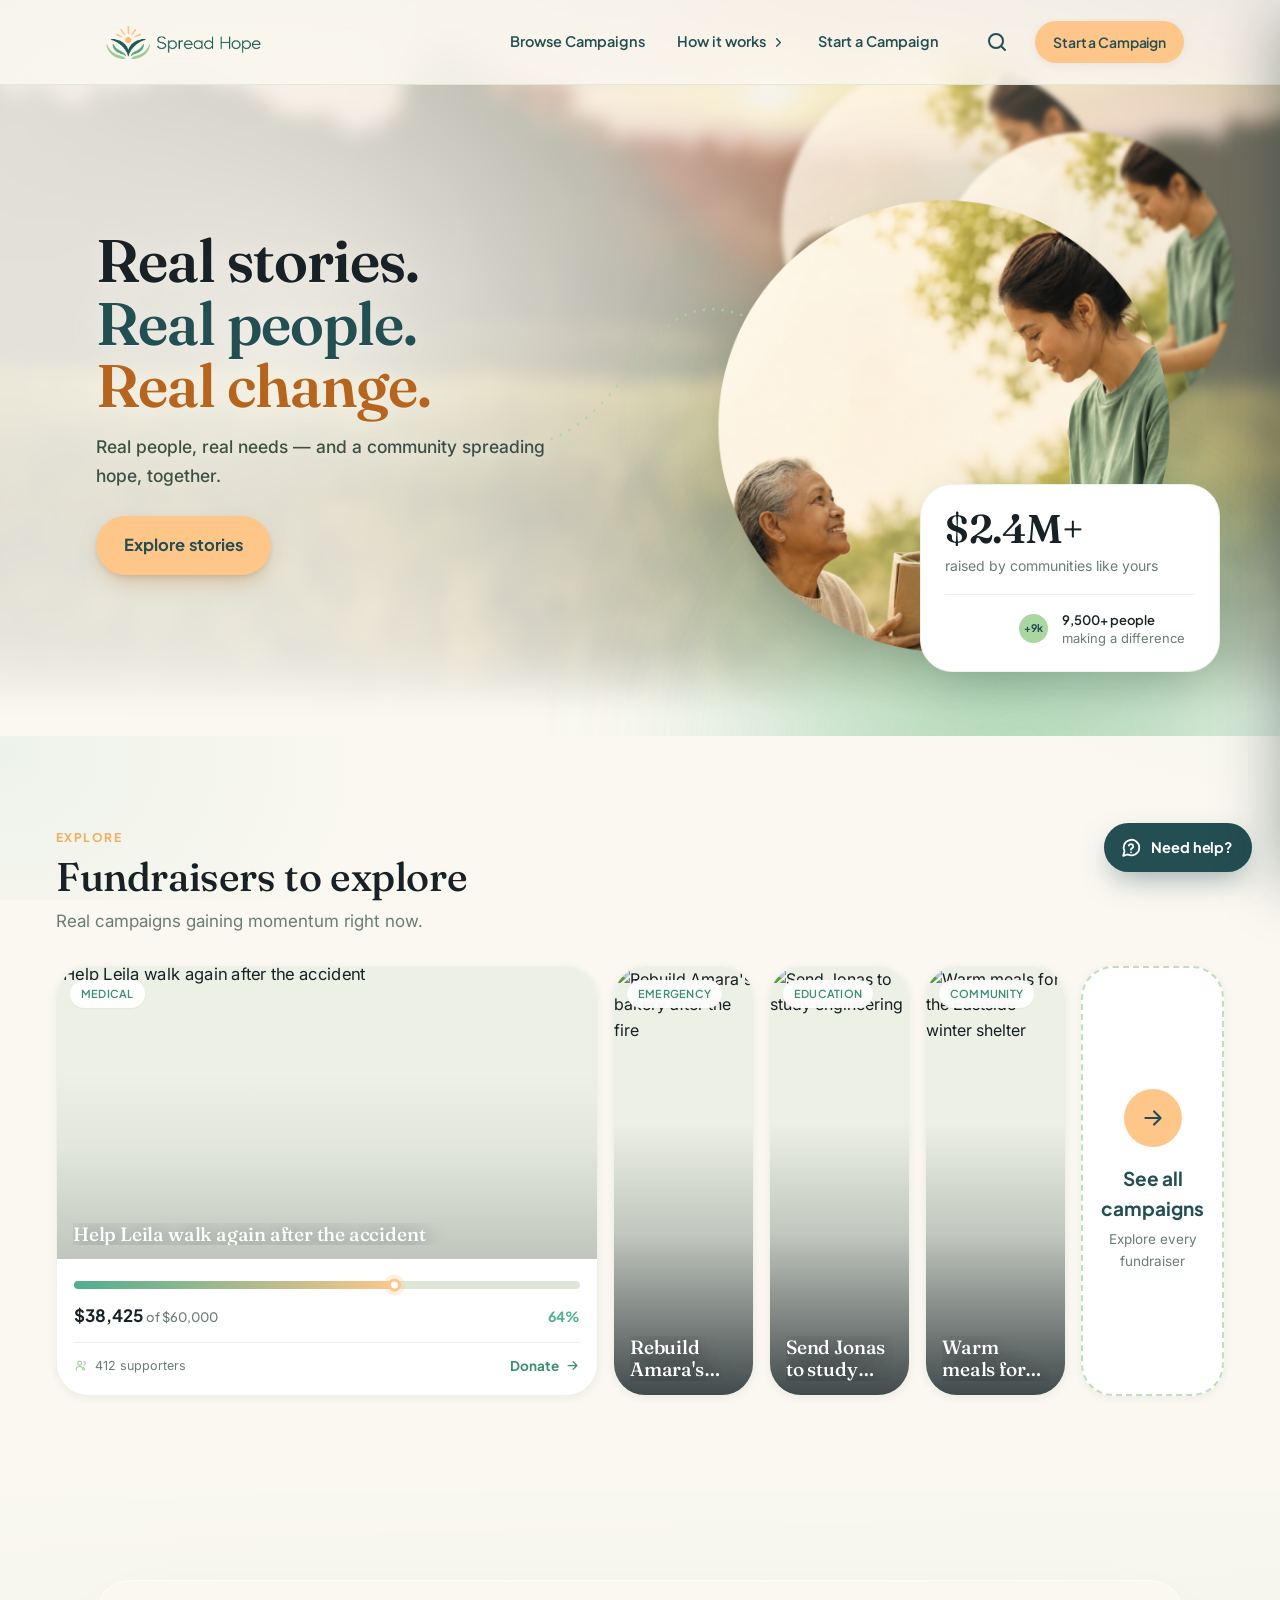
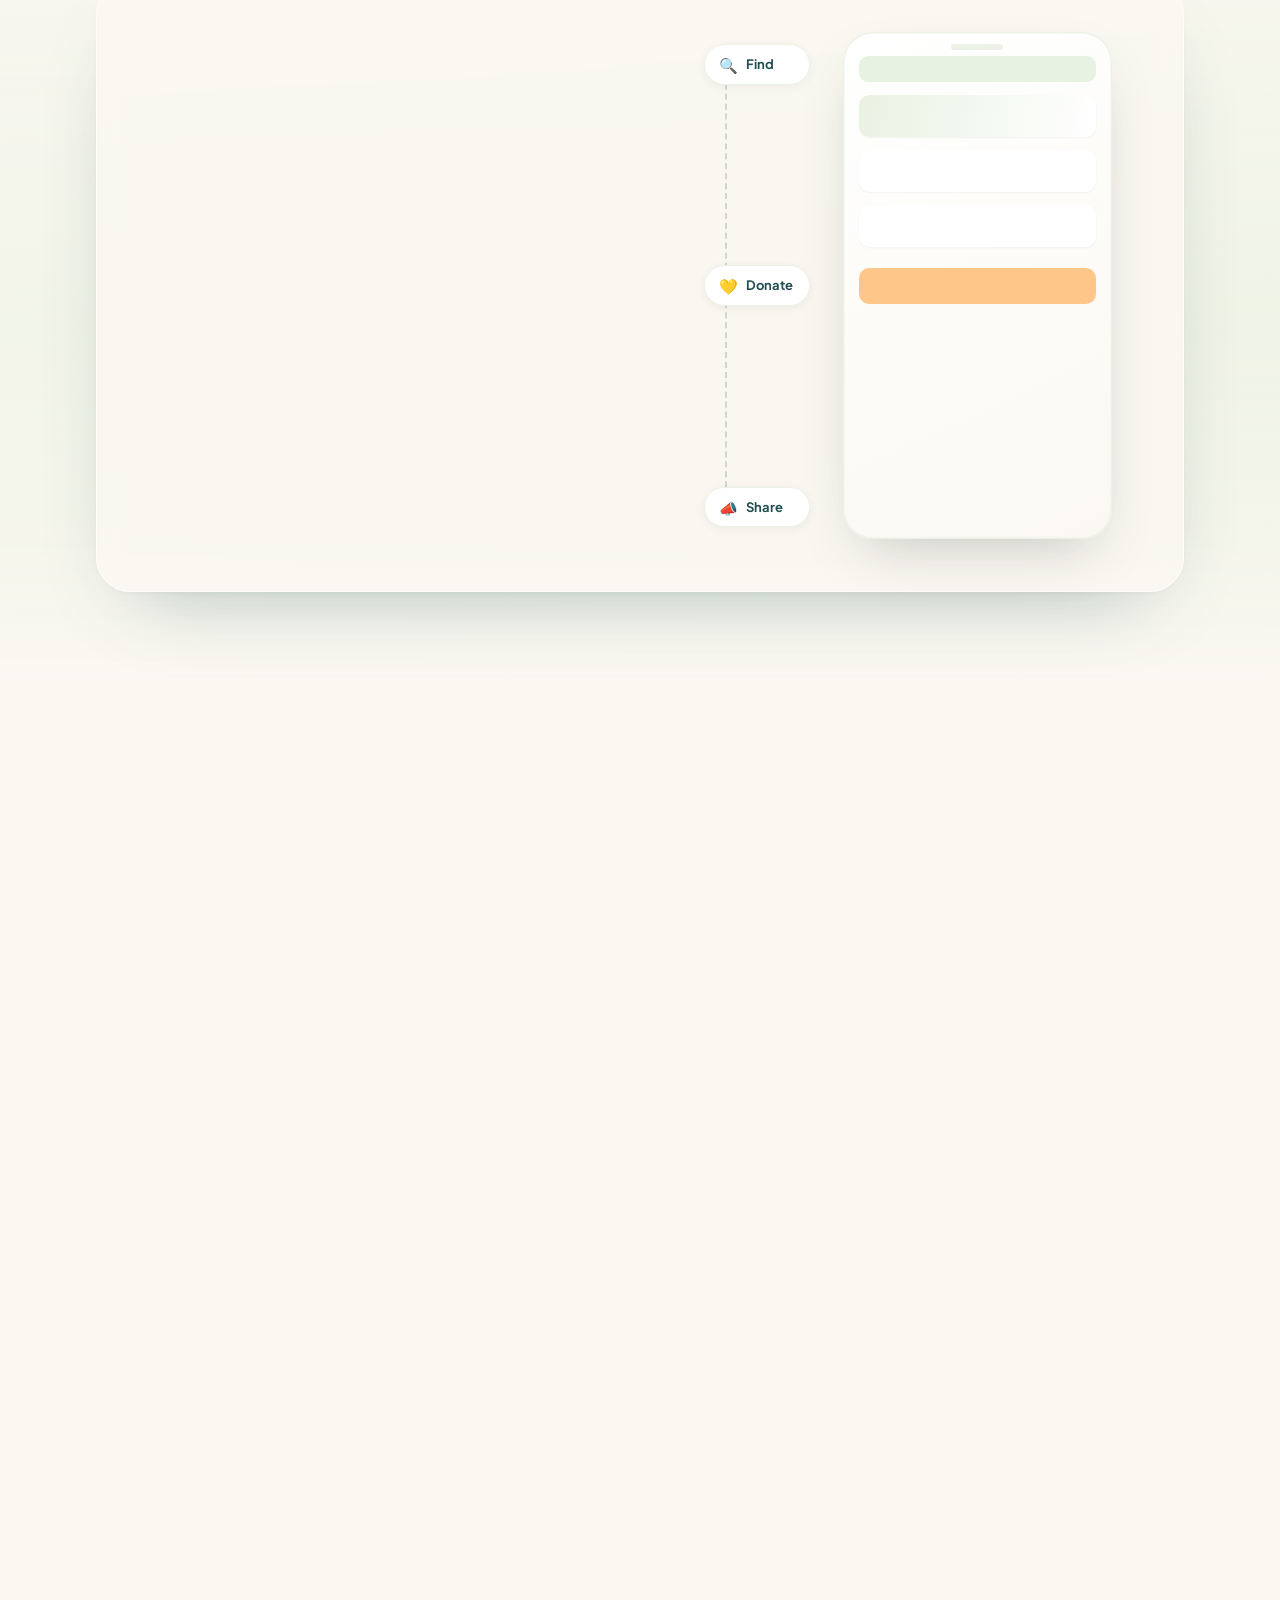
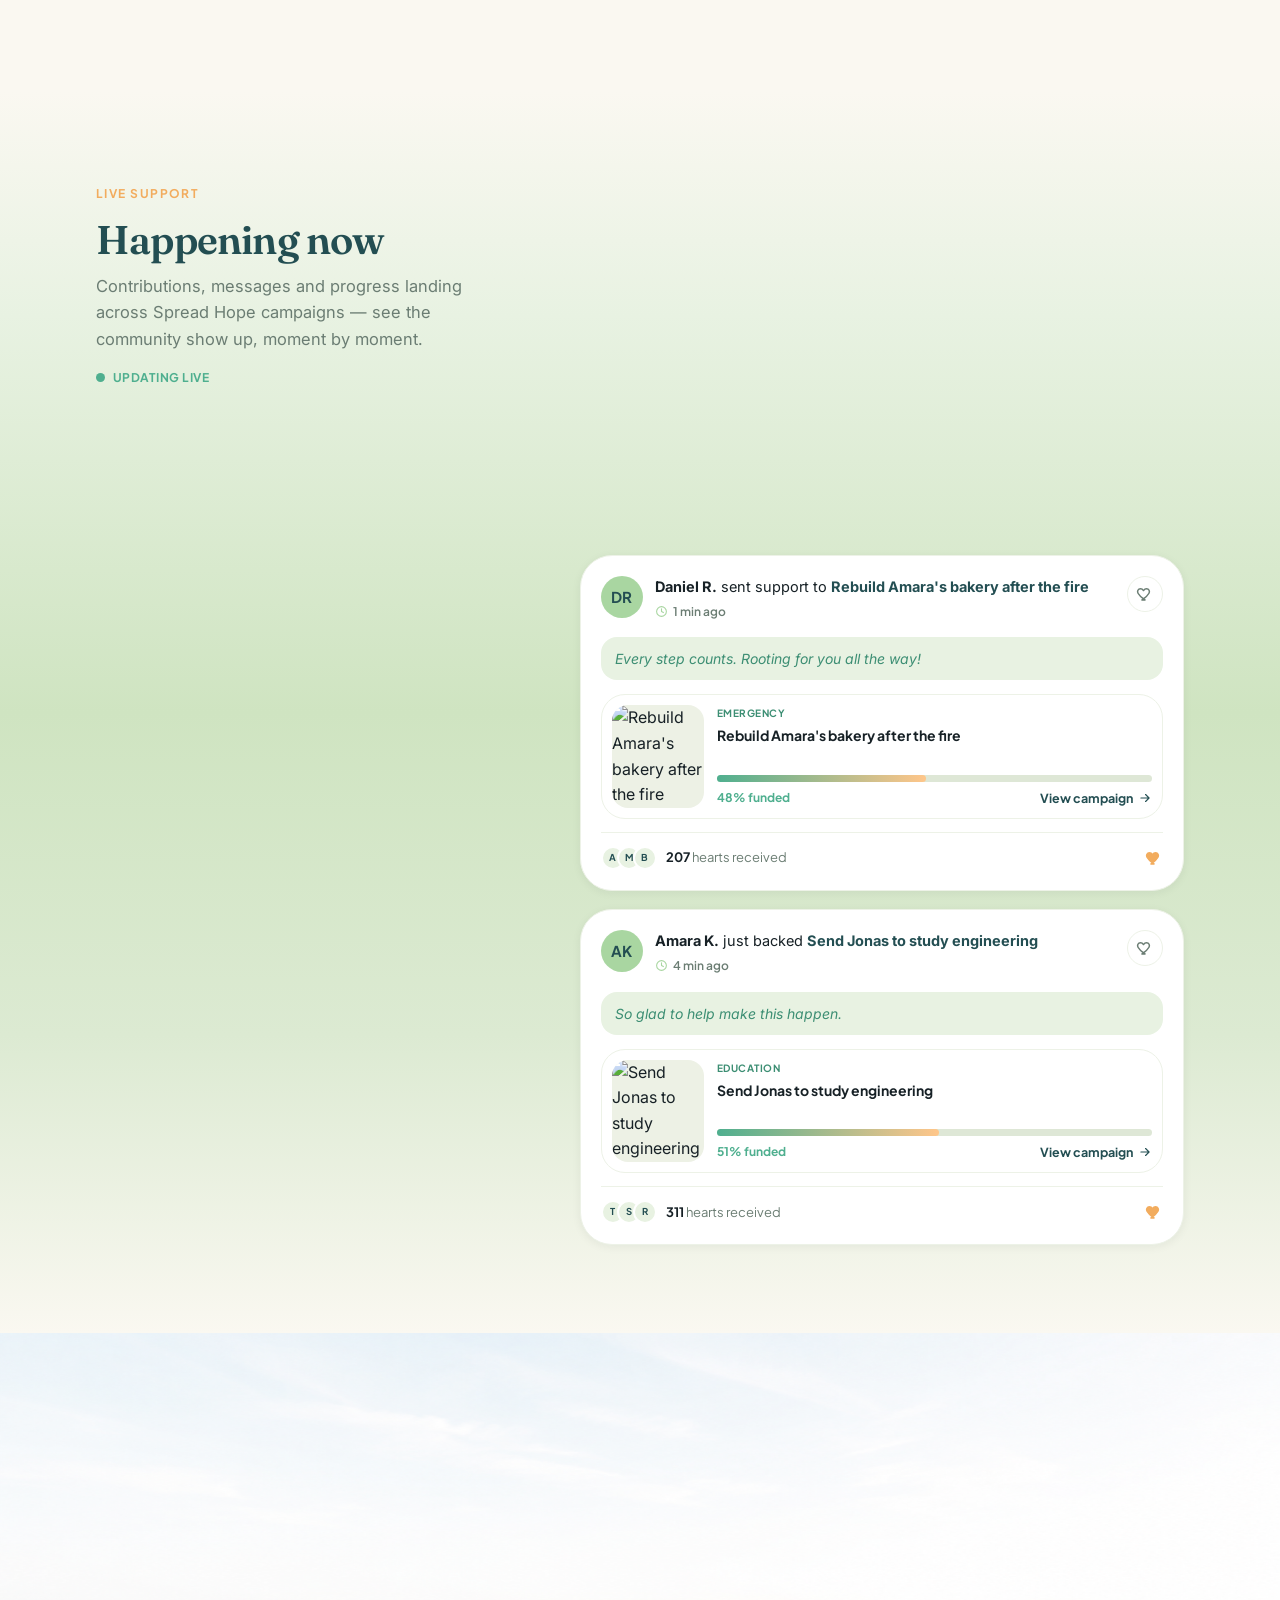
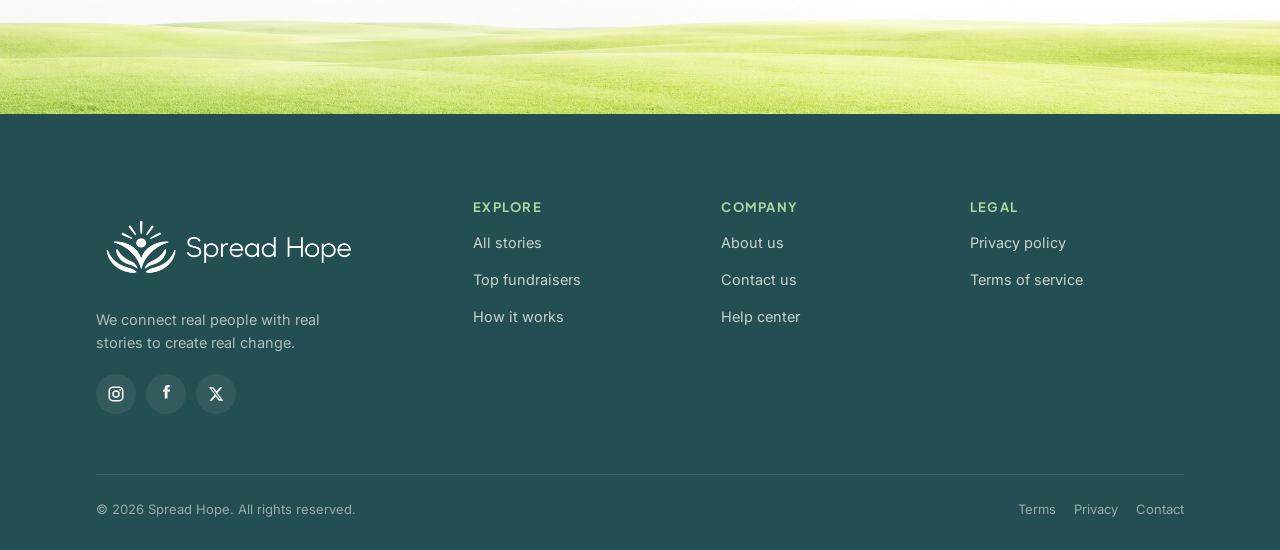
==== index.html @ 8018094c "Fix start wizard mobile layout - Add min-width:0 to wizard-grid columns so a large preview image's  " ====
<!DOCTYPE html>
<html lang="en">
<head>
<meta charset="UTF-8">
<meta name="viewport" content="width=device-width, initial-scale=1, viewport-fit=cover">
<title>Spread Hope — Real stories. Real people. Real change.</title>
<meta name="description" content="Spread Hope connects people with real stories and real needs. Explore verified fundraisers, give simply, and help create a better tomorrow.">
<link rel="icon" href="assets/img/favicon.svg" type="image/svg+xml">
<link rel="preconnect" href="https://fonts.googleapis.com">
<link rel="preconnect" href="https://fonts.gstatic.com" crossorigin>
<link rel="preload" as="image" href="assets/img/hero.png">
<link href="https://fonts.googleapis.com/css2?family=Fraunces:ital,opsz,wght@0,9..144,400;0,9..144,500;0,9..144,600;1,9..144,500;1,9..144,600&family=Plus+Jakarta+Sans:wght@500;600;700;800&family=Inter:wght@400;500;600&display=swap" rel="stylesheet">
<link rel="stylesheet" href="assets/css/main.css?v=251">
</head>
<body data-page="home">

<!-- ============ HERO ============ -->
<section class="nh-hero">
  <div class="nh-hero-mosaic" aria-hidden="true"><video class="nh-hero-video" autoplay loop muted playsinline preload="none"><source src="assets/video/hero-nova.mp4" type="video/mp4"></video><div class="nh-hero-mosaic-grid" id="heroMosaic"></div></div>
  <div class="nh-hero-deco" aria-hidden="true">
    <svg class="nh-deco-path" viewBox="0 0 460 300" preserveAspectRatio="none"><path d="M20 250 C 150 215 165 95 300 125 C 388 145 415 70 440 28" fill="none" stroke="#A9D6A1" stroke-width="2.5" stroke-dasharray="1 13" stroke-linecap="round"/></svg>
  </div>
  <div class="nh-leaves" aria-hidden="true">
    <span class="nh-leaf" style="left:7%;width:22px;color:var(--sage-light);animation-duration:13s;animation-delay:-1s;--leaf-op:.5"><svg viewBox="0 0 32 32" fill="currentColor"><path d="M27 5C12 6 5 15 4.3 24.6 4.1 27 5 28 5 28s8.8-.8 14.4-6.4C24.6 16.4 24.4 9 27 5Z"/><path d="M7 26C12 20 18 13 25 8" fill="none" stroke="rgba(250,248,241,.5)" stroke-width="1.3" stroke-linecap="round"/></svg></span>
    <span class="nh-leaf" style="left:20%;width:28px;color:var(--fresh-green);animation-duration:17s;animation-delay:-8s;--leaf-op:.45"><svg viewBox="0 0 32 32" fill="currentColor"><path d="M27 5C12 6 5 15 4.3 24.6 4.1 27 5 28 5 28s8.8-.8 14.4-6.4C24.6 16.4 24.4 9 27 5Z"/><path d="M7 26C12 20 18 13 25 8" fill="none" stroke="rgba(250,248,241,.5)" stroke-width="1.3" stroke-linecap="round"/></svg></span>
    <span class="nh-leaf" style="left:34%;width:18px;color:var(--warm-sun);animation-duration:11s;animation-delay:-4s;--leaf-op:.55"><svg viewBox="0 0 32 32" fill="currentColor"><path d="M27 5C12 6 5 15 4.3 24.6 4.1 27 5 28 5 28s8.8-.8 14.4-6.4C24.6 16.4 24.4 9 27 5Z"/><path d="M7 26C12 20 18 13 25 8" fill="none" stroke="rgba(250,248,241,.5)" stroke-width="1.3" stroke-linecap="round"/></svg></span>
    <span class="nh-leaf" style="left:48%;width:24px;color:var(--sage-light);animation-duration:15s;animation-delay:-12s;--leaf-op:.4"><svg viewBox="0 0 32 32" fill="currentColor"><path d="M27 5C12 6 5 15 4.3 24.6 4.1 27 5 28 5 28s8.8-.8 14.4-6.4C24.6 16.4 24.4 9 27 5Z"/><path d="M7 26C12 20 18 13 25 8" fill="none" stroke="rgba(250,248,241,.5)" stroke-width="1.3" stroke-linecap="round"/></svg></span>
    <span class="nh-leaf" style="left:61%;width:20px;color:var(--fresh-green);animation-duration:13s;animation-delay:-6s;--leaf-op:.5"><svg viewBox="0 0 32 32" fill="currentColor"><path d="M27 5C12 6 5 15 4.3 24.6 4.1 27 5 28 5 28s8.8-.8 14.4-6.4C24.6 16.4 24.4 9 27 5Z"/><path d="M7 26C12 20 18 13 25 8" fill="none" stroke="rgba(250,248,241,.5)" stroke-width="1.3" stroke-linecap="round"/></svg></span>
    <span class="nh-leaf" style="left:73%;width:30px;color:var(--warm-sun);animation-duration:18s;animation-delay:-2s;--leaf-op:.4"><svg viewBox="0 0 32 32" fill="currentColor"><path d="M27 5C12 6 5 15 4.3 24.6 4.1 27 5 28 5 28s8.8-.8 14.4-6.4C24.6 16.4 24.4 9 27 5Z"/><path d="M7 26C12 20 18 13 25 8" fill="none" stroke="rgba(250,248,241,.5)" stroke-width="1.3" stroke-linecap="round"/></svg></span>
    <span class="nh-leaf" style="left:85%;width:22px;color:var(--sage-light);animation-duration:14s;animation-delay:-10s;--leaf-op:.5"><svg viewBox="0 0 32 32" fill="currentColor"><path d="M27 5C12 6 5 15 4.3 24.6 4.1 27 5 28 5 28s8.8-.8 14.4-6.4C24.6 16.4 24.4 9 27 5Z"/><path d="M7 26C12 20 18 13 25 8" fill="none" stroke="rgba(250,248,241,.5)" stroke-width="1.3" stroke-linecap="round"/></svg></span>
    <span class="nh-leaf" style="left:92%;width:16px;color:var(--amber-deep);animation-duration:12s;animation-delay:-5s;--leaf-op:.4"><svg viewBox="0 0 32 32" fill="currentColor"><path d="M27 5C12 6 5 15 4.3 24.6 4.1 27 5 28 5 28s8.8-.8 14.4-6.4C24.6 16.4 24.4 9 27 5Z"/><path d="M7 26C12 20 18 13 25 8" fill="none" stroke="rgba(250,248,241,.5)" stroke-width="1.3" stroke-linecap="round"/></svg></span>
    <span class="nh-leaf" style="left:13%;width:16px;color:var(--deep-meadow);animation-duration:16s;animation-delay:-14s;--leaf-op:.28"><svg viewBox="0 0 32 32" fill="currentColor"><path d="M27 5C12 6 5 15 4.3 24.6 4.1 27 5 28 5 28s8.8-.8 14.4-6.4C24.6 16.4 24.4 9 27 5Z"/><path d="M7 26C12 20 18 13 25 8" fill="none" stroke="rgba(250,248,241,.5)" stroke-width="1.3" stroke-linecap="round"/></svg></span>
  </div>
  <div class="wrap nh-hero-grid">
    <div class="nh-hero-copy reveal">
      <h1>
        <span class="nh-h-lg"><span class="l1">Real stories.</span><br><span class="l2">Real people.</span><br><span class="l3">Real change.</span></span>
        <span class="nh-h-sm">One story can<br><span class="hl">spread hope.</span></span>
      </h1>
      <p class="lead"><span class="nh-lead-lg">Real people, real needs — and a community spreading hope, together.</span><span class="nh-lead-sm">Back real people and causes you believe in — and watch hope spread.</span></p>
      <div class="nh-hero-cta">
        <a href="browse-campaigns.html" class="btn btn-primary btn-lg nh-cta-main">Explore stories<svg class="nh-cta-arrow" viewBox="0 0 24 24" fill="none" aria-hidden="true"><path d="M5 12h14m-6-6 6 6-6 6" stroke="currentColor" stroke-width="2" stroke-linecap="round" stroke-linejoin="round"/></svg></a>
      </div>
    </div>

    <div class="nh-hero-visual reveal" data-delay="1">
      <span class="nh-ripple r1" aria-hidden="true"></span>
      <span class="nh-ripple r2" aria-hidden="true"></span>
      <span class="nh-ripple r3" aria-hidden="true"></span>
      <i class="nh-spark s1" aria-hidden="true"></i>
      <i class="nh-spark s2" aria-hidden="true"></i>
      <i class="nh-spark s3" aria-hidden="true"></i>
      <span class="nh-orb nh-orb-3" aria-hidden="true"><img src="https://images.unsplash.com/photo-1488521787991-ed7bbaae773c?auto=format&fit=crop&w=520&q=70" alt="" loading="lazy" onerror="this.onerror=null;this.src='assets/img/hero.png'"></span>
      <span class="nh-orb nh-orb-2" aria-hidden="true"><img src="https://images.unsplash.com/photo-1469571486292-0ba58a3f068b?auto=format&fit=crop&w=420&q=70" alt="" loading="lazy" onerror="this.onerror=null;this.src='assets/img/hero.png'"></span>
      <div class="nh-hero-img">
        <img src="assets/img/hero.png" alt="A community member embracing someone they support" width="720" height="800">
      </div>
      <!-- floating micro-cards (mobile) -->
      <span class="nh-fc nh-fc-verified" aria-hidden="true"><svg viewBox="0 0 24 24" fill="none"><path d="m5 13 4 4L19 7" stroke="currentColor" stroke-width="2.6" stroke-linecap="round" stroke-linejoin="round"/></svg>Verified stories</span>
      <div class="nh-hero-proof" aria-label="Community impact">
        <div class="nh-proof-ava" aria-hidden="true">
          <span style="background-image:url(https://images.unsplash.com/photo-1502685104226-ee32379fefbe?auto=format&fit=crop&w=80&q=60)"></span>
          <span style="background-image:url(https://images.unsplash.com/photo-1500648767791-00dcc994a43e?auto=format&fit=crop&w=80&q=60)"></span>
          <span style="background-image:url(https://images.unsplash.com/photo-1546961329-78bef0414d7c?auto=format&fit=crop&w=80&q=60)"></span>
          <span class="more">+9k</span>
        </div>
        <div class="nh-proof-tx"><b>9,500+</b> spreading hope</div>
      </div>
    </div>
  </div>

  <div class="wrap nh-stat-wrap">
    <div class="nh-stat-card reveal">
      <div class="nh-stat-big">$2.4M+</div>
      <div class="nh-stat-sub">raised by communities like yours</div>
      <div class="nh-ava-row">
        <div class="nh-ava" aria-hidden="true">
          <span style="background-image:url(https://images.unsplash.com/photo-1502685104226-ee32379fefbe?auto=format&fit=crop&w=80&q=60)"></span>
          <span style="background-image:url(https://images.unsplash.com/photo-1500648767791-00dcc994a43e?auto=format&fit=crop&w=80&q=60)"></span>
          <span style="background-image:url(https://images.unsplash.com/photo-1546961329-78bef0414d7c?auto=format&fit=crop&w=80&q=60)"></span>
          <span class="more">+9k</span>
        </div>
        <div class="nh-ava-tx"><b>9,500+ people</b> making a difference</div>
      </div>
    </div>
  </div>
</section>

<!-- ============ MINI CAMPAIGNS (replaces Hope is growing) ============ -->
<section class="nh-section nh-mini">
  <div class="wrap">
    <div class="nh-head reveal" style="margin-bottom:24px">
      <span class="nh-eyebrow">Explore</span>
      <h2>Fundraisers to explore</h2><p>Real campaigns gaining momentum right now.</p>
    </div>
    <div class="hscroll explore-rail" id="exploreRail" aria-busy="true">
      <!-- static ghost cards: visible instantly on cold load, replaced by JS when ready -->
      <div class="ccard exp-ghost ghost"><div class="skel skel-img sk-soft" style="aspect-ratio:16/10"></div><div style="padding:15px 17px;display:flex;flex-direction:column;gap:11px"><div class="skel sk-text" style="width:80%"></div><div class="skel sk-text" style="width:55%"></div><div class="skel sk-bar" style="width:100%;margin-top:6px"></div><div class="skel sk-text" style="width:40%;height:11px"></div></div></div>
      <div class="ccard exp-ghost ghost"><div class="skel skel-img sk-soft" style="aspect-ratio:16/10"></div><div style="padding:15px 17px;display:flex;flex-direction:column;gap:11px"><div class="skel sk-text" style="width:80%"></div><div class="skel sk-text" style="width:55%"></div><div class="skel sk-bar" style="width:100%;margin-top:6px"></div><div class="skel sk-text" style="width:40%;height:11px"></div></div></div>
      <div class="ccard exp-ghost ghost"><div class="skel skel-img sk-soft" style="aspect-ratio:16/10"></div><div style="padding:15px 17px;display:flex;flex-direction:column;gap:11px"><div class="skel sk-text" style="width:80%"></div><div class="skel sk-text" style="width:55%"></div><div class="skel sk-bar" style="width:100%;margin-top:6px"></div><div class="skel sk-text" style="width:40%;height:11px"></div></div></div>
    </div>
  </div>
</section>

<!-- ============ HOW IT WORKS (interactive walkthrough) ============ -->
<section class="nh-section nh-how" id="howItWorks">
  <video class="nh-how-video" autoplay loop muted playsinline preload="none" aria-hidden="true">
    <source src="assets/video/graminha.mp4" type="video/mp4">
  </video>
  <div class="wrap">
    <div class="hiw-stage" id="hiwStage">

      <!-- ---- STATE 1 · intro ---- -->
      <div class="hiw-intro" id="hiwIntro">
        <div class="hiw-intro-copy reveal">
          <span class="nh-eyebrow">Step by step</span>
          <h2>How it works</h2>
          <p class="hiw-lead">Find a story, give with confidence, and spread hope.</p>
          <p class="hiw-lead-m">See how easy it is to find a story and give.</p>
          <button class="btn btn-primary btn-lg hiw-start" id="hiwStart" aria-expanded="false" aria-controls="hiwDemo">
            See the donation journey
            <svg class="nh-cta-arrow" viewBox="0 0 24 24" fill="none" aria-hidden="true"><path d="M5 12h14m-6-6 6 6-6 6" stroke="currentColor" stroke-width="2" stroke-linecap="round" stroke-linejoin="round"/></svg>
          </button>
          <div class="hiw-meta"><span>5 steps</span><span>~30 seconds</span><span>no sign-up</span></div>
        </div>

        <div class="hiw-intro-visual reveal" data-delay="1" aria-hidden="true">
          <div class="hiw-iv-flow">
            <span class="hiw-iv-chip"><b>🔍</b> Find</span>
            <span class="hiw-iv-chip"><b>💛</b> Donate</span>
            <span class="hiw-iv-chip"><b>📣</b> Share</span>
          </div>
          <div class="hiw-iv-phone">
            <span class="hiw-iv-notch"></span>
            <div class="hiw-iv-screen">
              <span class="hiw-iv-search"></span>
              <span class="hiw-iv-row r1"></span>
              <span class="hiw-iv-row r2"></span>
              <span class="hiw-iv-row r3"></span>
              <span class="hiw-iv-cta"></span>
            </div>
          </div>
        </div>
      </div>

      <!-- ---- STATE 2 · animated walkthrough (filled by app.js) ---- -->
      <div class="hiw-demo" id="hiwDemo" aria-hidden="true">

        <!-- tutorial header bar -->
        <div class="hiw-bar-top">
          <button class="hiw-back" id="hiwClose" type="button">
            <svg viewBox="0 0 24 24" fill="none" aria-hidden="true"><path d="M15 6l-6 6 6 6" stroke="currentColor" stroke-width="2" stroke-linecap="round" stroke-linejoin="round"/></svg>
            Back to overview
          </button>
          <span class="hiw-stepno">Step <b id="hiwNum">1</b> <em>of 5</em></span>
        </div>

        <!-- device: phone (mobile) / browser window (desktop) -->
        <div class="hiw-device" id="hiwDevice">
          <span class="hiw-cam" aria-hidden="true"></span>
          <div class="hiw-browserbar" aria-hidden="true">
            <span class="hiw-bdots"><i></i><i></i><i></i></span>
            <span class="hiw-url"><svg viewBox="0 0 24 24" fill="none" aria-hidden="true"><rect x="5" y="11" width="14" height="9" rx="2" stroke="currentColor" stroke-width="2"/><path d="M8 11V8a4 4 0 0 1 8 0v3" stroke="currentColor" stroke-width="2"/></svg>spreadhope.org</span>
          </div>
          <div class="hiw-screens" id="hiwScreens"></div>
        </div>

        <!-- step text + progress + controls (centered below the animation) -->
        <div class="hiw-belowstage">
          <div class="hiw-step-text" aria-live="polite">
            <h3 id="hiwTitle"></h3>
            <p id="hiwDesc"></p>
          </div>
          <div class="hiw-progress" id="hiwProgress" aria-hidden="true"></div>
          <div class="hiw-controls">
            <button class="hiw-ctrl" id="hiwPrev" type="button" aria-label="Previous step">
              <svg viewBox="0 0 24 24" fill="none"><path d="m15 6-6 6 6 6" stroke="currentColor" stroke-width="2" stroke-linecap="round" stroke-linejoin="round"/></svg>
            </button>
            <button class="hiw-ctrl hiw-ctrl-play" id="hiwPlay" type="button" aria-label="Pause walkthrough">
              <svg class="ic-pause" viewBox="0 0 24 24" fill="currentColor" aria-hidden="true"><rect x="7" y="5" width="3.4" height="14" rx="1.2"/><rect x="13.6" y="5" width="3.4" height="14" rx="1.2"/></svg>
              <svg class="ic-play" viewBox="0 0 24 24" fill="currentColor" aria-hidden="true"><path d="M8 5.5v13l11-6.5-11-6.5Z"/></svg>
              <span class="hiw-play-label">Pause</span>
            </button>
            <button class="hiw-ctrl" id="hiwNext" type="button" aria-label="Next step">
              <svg viewBox="0 0 24 24" fill="none"><path d="m9 6 6 6-6 6" stroke="currentColor" stroke-width="2" stroke-linecap="round" stroke-linejoin="round"/></svg>
            </button>
          </div>
        </div>
      </div>

    </div>
  </div>
</section>

<!-- ============ A STORY OF HOPE (center-focus peek carousel) ============ -->
<section class="nh-section soh-section">
  <div class="wrap">
    <div class="nh-head reveal" style="text-align:center;margin-inline:auto"><h2>A story of hope</h2><p>Real people, real needs — one story at a time.</p></div>
  </div>
  <div class="soh reveal">
    <button class="soh-arrow soh-prev" id="sohPrev" type="button" aria-label="Previous story"><svg viewBox="0 0 24 24" fill="none" aria-hidden="true"><path d="m15 6-6 6 6 6" stroke="currentColor" stroke-width="2" stroke-linecap="round" stroke-linejoin="round"/></svg></button>
    <div class="soh-viewport"><div class="soh-track" id="sohTrack"></div></div>
    <button class="soh-arrow soh-next" id="sohNext" type="button" aria-label="Next story"><svg viewBox="0 0 24 24" fill="none" aria-hidden="true"><path d="m9 6 6 6-6 6" stroke="currentColor" stroke-width="2" stroke-linecap="round" stroke-linejoin="round"/></svg></button>
    <div class="soh-dots" id="sohDots" role="tablist"></div>
  </div>
</section>

<!-- ============ LIVE SUPPORT — happening now timeline ============ -->
<section class="nh-section ln-section" id="liveNow">
  <div class="wrap ln-wrap">
    <div class="ln-intro reveal">
      <span class="nh-eyebrow">Live support</span>
      <h2>Happening now</h2>
      <p>Contributions, messages and progress landing across Spread Hope campaigns — see the community show up, moment by moment.</p>
      <div class="ln-pulse"><span class="ln-dot" aria-hidden="true"></span> Updating live</div>
    </div>
    <div class="ln-feed" id="lnFeed" aria-live="polite" aria-label="Recent support activity"></div>
  </div>
</section>

<!-- ============ FINAL CTA ============ -->
<section class="nh-section nh-final">
  <video class="nh-final-video" autoplay loop muted playsinline preload="metadata" poster="assets/img/be-reason-bg-desktop.png" aria-hidden="true">
    <source src="assets/video/gramavento.mp4" type="video/mp4">
  </video>
  <div class="wrap">
    <div class="nh-mark" aria-hidden="true"><img src="assets/img/logo-solo.png" alt=""></div>
    <h2>Be the reason <span class="hl">someone believes in tomorrow.</span></h2>
    <a href="browse-campaigns.html" class="btn btn-primary btn-lg">Explore stories</a>
  </div>
</section>

<script src="assets/js/data.js?v=251"></script>
<script src="assets/js/ui.js?v=251"></script>
<script src="assets/js/app.js?v=251"></script>
</body>
</html>
---- assets/css/main.css ----
/* =====================================================================
   Spread Hope — Design System  ·  Palette: Meadow Light
   ===================================================================== */

/* ---------- Design Tokens ---------- */
:root {
  /* Brand palette — Meadow Light (official) */
  --deep-meadow: #234E52;
  --fresh-green: #4FAF8F;
  --sage-light: #A9D6A1;
  --warm-sun: #FFC68A;
  --cream-base: #FAF8F1;
  --muted-green-gray: #6B7D73;
  --ink: #172126;
  --text-secondary: #66737A;
  --white: #FFFFFF;

  /* Semantic aliases — map the component layer onto Meadow Light */
  --care-blue: var(--deep-meadow);
  --harbor-teal: var(--fresh-green);
  --sage-mist: var(--sage-light);
  --warm-coral: var(--warm-sun);
  --soft-sand: #EDF1E5;            /* soft meadow-cream section band */
  --slate-gray: var(--muted-green-gray);

  /* Derived tints / shades (all from Meadow Light) */
  --care-blue-deep: #1A3B3E;       /* darker meadow — dark hover / footer depth */
  --care-blue-soft: #2F656A;       /* lighter meadow */
  --teal-deep: #3C8E73;            /* deeper fresh-green — link / button hover */
  --teal-soft: #74C2A6;
  --coral-deep: #F2AC5E;           /* subtly deeper warm-sun — CTA hover */
  --coral-soft: #FFD9B0;
  --coral-wash: #FFF1E0;           /* warm-sun wash — urgent badge / celebrate */
  --amber-deep: #B5651D;           /* readable amber — text/icon on warm wash */
  --sage-soft: #BFE0B7;
  --sage-wash: #E8F2E2;            /* very light sage — chips / soft surfaces */
  --cream-2: #FFFFFF;              /* cards & inner surfaces */
  --sand-line: #DEE7D6;            /* progress track / muted line */
  --line: #E2EAD9;                 /* soft sage-derived border */
  --line-soft: #EDF2E7;

  /* Semantic */
  --bg: var(--cream-base);
  --bg-raised: #FFFFFFcc;
  --text: var(--ink);
  --text-2: var(--slate-gray);
  --accent: var(--warm-sun);
  --link: var(--fresh-green);

  /* Type */
  --font-display: "Fraunces", "Cormorant Garamond", Georgia, serif;  /* editorial serif — big emotional headings */
  --font-logo: var(--font-display);
  --font-head: "Plus Jakarta Sans", system-ui, sans-serif;           /* UI: eyebrows, buttons, labels, card titles */
  --font-body: "Inter", system-ui, sans-serif;

  /* Radii */
  --r-sm: 10px;
  --r-md: 16px;
  --r-lg: 24px;
  --r-xl: 32px;
  --r-pill: 999px;

  /* Shadows — soft, warm, layered */
  --sh-xs: 0 1px 2px rgba(23, 33, 38, .05);
  --sh-sm: 0 2px 10px rgba(23, 33, 38, .06);
  --sh-md: 0 10px 30px -12px rgba(23, 33, 38, .18);
  --sh-lg: 0 24px 60px -22px rgba(23, 33, 38, .26);
  --sh-glass: 0 8px 30px -8px rgba(35,78,82, .18);

  /* Layout */
  --maxw: 1200px;
  --gutter: clamp(18px, 5vw, 56px);
  --header-h: 92px;

  /* Motion */
  --ease: cubic-bezier(.22, .61, .36, 1);
  --ease-soft: cubic-bezier(.4, 0, .2, 1);
  --dur: .5s;
}

/* ---------- Reset / Base ---------- */
*, *::before, *::after { box-sizing: border-box; }
* { margin: 0; }

html { -webkit-text-size-adjust: 100%; scroll-behavior: smooth; }
@media (prefers-reduced-motion: reduce) { html { scroll-behavior: auto; } }

body {
  font-family: var(--font-body);
  background:
    radial-gradient(760px 520px at 100% 1%, rgba(79,175,143,.08), transparent 55%),
    radial-gradient(700px 600px at 0% 26%, rgba(169,214,161,.10), transparent 55%),
    radial-gradient(760px 560px at 100% 56%, rgba(169,214,161,.08), transparent 55%),
    radial-gradient(680px 540px at 0% 84%, rgba(79,175,143,.07), transparent 55%),
    var(--bg);
  background-attachment: fixed;
  color: var(--text);
  line-height: 1.6;
  font-size: 16px;
  -webkit-font-smoothing: antialiased;
  text-rendering: optimizeLegibility;
  overflow-x: hidden;
  min-height: 100vh;
}

img, svg, video { display: block; max-width: 100%; }
img { height: auto; }
a { color: inherit; text-decoration: none; }
button { font: inherit; color: inherit; cursor: pointer; border: none; background: none; }
input, textarea, select { font: inherit; color: inherit; }
ul { list-style: none; padding: 0; }

h1, h2, h3, h4, h5 {
  font-family: var(--font-head);
  font-weight: 700;
  line-height: 1.12;
  letter-spacing: -0.02em;
  color: var(--ink);
}

/* Editorial display — the big, emotional headings carry the serif voice;
   smaller structural headings (cards, steps, FAQ, labels) stay on the clean sans. */
h1, h2, .feature-text h3 {
  font-family: var(--font-display);
  font-weight: 500;
  line-height: 1.08;
  letter-spacing: -0.01em;
}
.feature-text h3 { line-height: 1.14; }
i.serif, .serif-accent {
  font-family: var(--font-display);
  font-style: italic;
  font-weight: 500;
}

::selection { background: var(--coral-soft); color: var(--ink); }

:focus-visible {
  outline: 2.5px solid var(--harbor-teal);
  outline-offset: 3px;
  border-radius: 4px;
}

/* ---------- Layout helpers ---------- */
.wrap { width: 100%; max-width: var(--maxw); margin-inline: auto; padding-inline: var(--gutter); }
.wrap-narrow { max-width: 760px; }
.section { position: relative; padding-block: clamp(64px, 9vw, 120px); }
.section-tight { padding-block: clamp(44px, 6vw, 80px); }

.eyebrow {
  font-family: var(--font-head);
  font-weight: 700;
  font-size: 12.5px;
  letter-spacing: .16em;
  text-transform: uppercase;
  color: var(--harbor-teal);
  display: inline-flex;
  align-items: center;
  gap: 9px;
}
.eyebrow::before {
  content: "";
  width: 22px; height: 2px;
  background: var(--warm-coral);
  border-radius: 2px;
}

.section-head { max-width: 640px; }
.section-head .eyebrow { margin-bottom: 16px; }
.section-head h2 {
  font-size: clamp(28px, 4.4vw, 44px);
  margin-bottom: 14px;
}
.section-head p { color: var(--text-2); font-size: clamp(16px, 2vw, 18px); max-width: 52ch; }
.section-head.center { margin-inline: auto; text-align: center; }
.section-head.center .eyebrow { justify-content: center; }
.section-head.center p { margin-inline: auto; }

.lead { font-size: clamp(17px, 2.2vw, 20px); color: var(--text-2); line-height: 1.55; }

/* ---------- Buttons ---------- */
.btn {
  --btn-bg: var(--warm-sun);
  --btn-fg: var(--deep-meadow);
  display: inline-flex;
  align-items: center;
  justify-content: center;
  gap: 9px;
  font-family: var(--font-head);
  font-weight: 600;
  font-size: 15.5px;
  letter-spacing: -.01em;
  padding: 14px 24px;
  border-radius: var(--r-pill);
  background: var(--btn-bg);
  color: var(--btn-fg);
  box-shadow: var(--sh-sm);
  transition: transform .25s var(--ease), box-shadow .25s var(--ease), background .25s var(--ease);
  white-space: nowrap;
  position: relative;
}
.btn svg { width: 18px; height: 18px; }
.btn:hover { transform: translateY(-2px); box-shadow: var(--sh-md); }
.btn:active { transform: translateY(0); }

.btn-primary { --btn-bg: var(--warm-sun); --btn-fg: var(--deep-meadow); }
.btn-primary:hover { --btn-bg: var(--coral-deep); }

.btn-dark { --btn-bg: var(--care-blue); --btn-fg: #fff; }
.btn-dark:hover { --btn-bg: var(--care-blue-deep); }

.btn-teal { --btn-bg: var(--harbor-teal); --btn-fg: #fff; }
.btn-teal:hover { --btn-bg: var(--teal-deep); }

.btn-ghost {
  --btn-bg: transparent;
  --btn-fg: var(--ink);
  box-shadow: inset 0 0 0 1.5px var(--line);
}
.btn-ghost:hover { --btn-bg: #fff; box-shadow: inset 0 0 0 1.5px var(--sage-mist), var(--sh-sm); }

.btn-soft {
  --btn-bg: var(--sage-wash);
  --btn-fg: var(--care-blue);
  box-shadow: none;
}
.btn-soft:hover { --btn-bg: var(--sage-soft); }

.btn-block { width: 100%; }
.btn-lg { padding: 17px 30px; font-size: 16.5px; }
.btn-sm { padding: 10px 18px; font-size: 14px; }

.link-arrow {
  display: inline-flex;
  align-items: center;
  gap: 7px;
  font-family: var(--font-head);
  font-weight: 600;
  font-size: 15px;
  color: var(--harbor-teal);
  transition: gap .25s var(--ease), color .2s;
}
.link-arrow svg { width: 17px; height: 17px; transition: transform .25s var(--ease); }
.link-arrow:hover { color: var(--teal-deep); gap: 11px; }

/* ---------- Chips / badges ---------- */
.chip {
  display: inline-flex;
  align-items: center;
  gap: 6px;
  font-family: var(--font-head);
  font-weight: 600;
  font-size: 12.5px;
  padding: 6px 13px;
  border-radius: var(--r-pill);
  background: var(--sage-wash);
  color: var(--care-blue);
  border: 1px solid transparent;
}
.badge-cat {
  font-family: var(--font-head);
  font-weight: 600;
  font-size: 11.5px;
  letter-spacing: .02em;
  text-transform: uppercase;
  padding: 5px 11px;
  border-radius: var(--r-pill);
  background: rgba(255,255,255,.86);
  color: var(--harbor-teal);
  backdrop-filter: blur(6px);
  box-shadow: var(--sh-xs);
}
.badge-status {
  font-family: var(--font-head);
  font-weight: 700;
  font-size: 11px;
  letter-spacing: .04em;
  text-transform: uppercase;
  padding: 5px 11px;
  border-radius: var(--r-pill);
  display: inline-flex;
  align-items: center;
  gap: 5px;
}
.badge-status.urgent { background: var(--coral-wash); color: var(--amber-deep); }
.badge-status.urgent::before { content:""; width:6px; height:6px; border-radius:50%; background: var(--amber-deep); }
.badge-status.almost { background: var(--sage-wash); color: var(--teal-deep); }
.badge-status.almost::before { content:""; width:6px; height:6px; border-radius:50%; background: var(--harbor-teal); }

.verified {
  display: inline-flex;
  align-items: center;
  gap: 5px;
  font-family: var(--font-head);
  font-weight: 600;
  font-size: 13px;
  color: var(--harbor-teal);
}
.verified svg { width: 16px; height: 16px; }

/* =====================================================================
   HEADER — fixed full-width glass bar (pinned to top, always visible)
   ===================================================================== */
.site-header {
  position: fixed;
  inset: 0 0 auto 0;
  z-index: 100;
  background: rgba(250,248,241, .82);
  backdrop-filter: blur(18px) saturate(1.4);
  -webkit-backdrop-filter: blur(18px) saturate(1.4);
  border-bottom: 1px solid rgba(210,224,201, .6);
  transition: box-shadow .3s var(--ease), background .3s var(--ease), border-color .3s var(--ease);
}
.header-inner {
  width: 100%;
  max-width: var(--maxw);
  margin-inline: auto;
  display: flex;
  align-items: center;
  gap: 18px;
  padding: 13px var(--gutter);
}
.site-header.is-scrolled {
  background: rgba(250,248,241, .94);
  border-color: rgba(210,224,201, .9);
  box-shadow: 0 8px 24px -16px rgba(35,78,82,.3);
}
/* browse page only: slightly more transparent header (lets the field backdrop show through) */
body[data-page="browse"] .site-header { background: rgba(250,248,241, .60); }
body[data-page="browse"] .site-header.is-scrolled { background: rgba(250,248,241, .80); }

.brand {
  display: flex;
  align-items: center;
  gap: 10px;
  margin-right: auto;
}
/* header / drawer: full name lockup (leaf + wordmark), natural color on the light bar */
.brand-headerlogo { height: 52px; width: auto; flex: none; display: block; }
@media (min-width: 861px) { .brand-headerlogo { height: 58px; } }
.brand-logo { height: 50px; width: auto; flex: none; display: block; }
.brand .wordmark {
  font-family: var(--font-display);
  font-weight: 600;
  font-size: 24px;
  letter-spacing: -.01em;
  color: var(--deep-meadow);
  line-height: 1;
}
@media (max-width: 340px) { .brand .wordmark { display: none; } }
/* footer: full name logo rendered solid white (visible on dark footer), no background */
.brand-namelogo {
  height: 56px; width: auto; display: block;
  filter: brightness(0) invert(1);
}

.nav { display: flex; align-items: center; gap: 4px; }
.nav a {
  font-family: var(--font-head);
  font-weight: 600;
  font-size: 14.5px;
  color: var(--care-blue);
  padding: 9px 14px;
  border-radius: var(--r-pill);
  transition: background .2s, color .2s;
  position: relative;
}
.nav a:hover { background: rgba(255,255,255,.6); }
.nav a.active { color: var(--harbor-teal); }

.header-actions { display: flex; align-items: center; gap: 8px; }
.header-actions .icon-btn { width: 52px; height: 52px; }
.header-actions .icon-btn svg { width: 24px; height: 24px; }
.icon-btn {
  width: 42px; height: 42px;
  display: grid; place-items: center;
  border-radius: 50%;
  color: var(--care-blue);
  background: transparent;
  transition: background .2s, transform .2s, color .2s;
}
.icon-btn:hover { background: rgba(255,255,255,.7); }
.icon-btn:active { transform: scale(.94); }
.icon-btn svg { width: 20px; height: 20px; }

.header-cta { margin-left: 4px; }
.menu-btn { display: none; }

/* Drawer */
.drawer-backdrop {
  position: fixed; inset: 0; z-index: 200;
  background: rgba(20,42,44,.42);
  backdrop-filter: blur(3px);
  opacity: 0; visibility: hidden;
  transition: opacity .35s var(--ease), visibility .35s;
}
.drawer-backdrop.open { opacity: 1; visibility: visible; }
.drawer {
  position: fixed; top: 0; right: 0; z-index: 210;
  width: min(360px, 86vw); height: 100dvh;
  background: var(--cream-base);
  box-shadow: -20px 0 60px -20px rgba(20,42,44,.4);
  transform: translateX(100%);
  transition: transform .4s var(--ease);
  display: flex; flex-direction: column;
  padding: 22px 24px calc(22px + env(safe-area-inset-bottom));
  overflow-y: auto;
}
.drawer.open { transform: translateX(0); }
.drawer-top { display: flex; align-items: center; justify-content: space-between; margin-bottom: 26px; }
.drawer-nav { display: flex; flex-direction: column; gap: 2px; }
.drawer-nav a {
  font-family: var(--font-head);
  font-weight: 600;
  font-size: 19px;
  color: var(--care-blue);
  padding: 15px 14px;
  border-radius: var(--r-md);
  display: flex; align-items: center; justify-content: space-between;
  transition: background .2s;
}
.drawer-nav a:hover, .drawer-nav a.active { background: var(--soft-sand); color: var(--harbor-teal); }
.drawer-nav a svg { width: 18px; height: 18px; opacity: .5; }
.drawer-sep { height: 1px; background: var(--line); margin: 18px 6px; }

/* "How it works" — top-nav dropdown */
.nav-dd { position: relative; display: flex; }
.nav-dd-btn { display: inline-flex; align-items: center; gap: 5px; font-family: var(--font-head); font-weight: 600; font-size: 14.5px; color: var(--care-blue); padding: 9px 14px; border-radius: var(--r-pill); background: none; border: none; cursor: pointer; transition: background .2s, color .2s; }
.nav-dd-btn:hover { background: rgba(255,255,255,.6); }
.nav-dd-btn.active { color: var(--harbor-teal); }
.nav-dd-btn svg { width: 15px; height: 15px; transition: transform .25s var(--ease); }
.nav-dd.open .nav-dd-btn svg { transform: rotate(90deg); }
.nav-dd-menu { position: absolute; top: calc(100% + 10px); left: 50%; transform: translateX(-50%) translateY(6px); min-width: 244px; background: var(--cream-base); border: 1px solid var(--line-soft); border-radius: var(--r-lg); box-shadow: 0 20px 46px -22px rgba(35,78,82,.4); padding: 6px; opacity: 0; visibility: hidden; transition: opacity .18s var(--ease), transform .18s var(--ease), visibility .18s; z-index: 120; }
.nav-dd.open .nav-dd-menu { opacity: 1; visibility: visible; transform: translateX(-50%) translateY(0); }
.nav-dd-menu a { display: block; padding: 10px 12px; border-radius: var(--r-md); transition: background .15s; }
.nav-dd-menu a:hover { background: var(--sage-wash); }
.nav-dd-menu a b { display: block; font-family: var(--font-head); font-weight: 700; font-size: 14px; color: var(--deep-meadow); }
.nav-dd-menu a span { display: block; font-size: 12px; color: var(--muted-green-gray); margin-top: 1px; }

/* "How it works" — drawer accordion */
.drawer-acc-btn { display: flex; align-items: center; justify-content: space-between; width: 100%; font-family: var(--font-head); font-weight: 600; font-size: 19px; color: var(--care-blue); padding: 15px 14px; border-radius: var(--r-md); background: none; border: none; cursor: pointer; transition: background .2s, color .2s; }
.drawer-acc-btn:hover, .drawer-acc-btn.active { background: var(--soft-sand); color: var(--harbor-teal); }
.drawer-acc-btn svg { width: 18px; height: 18px; opacity: .5; transition: transform .25s var(--ease); }
.drawer-acc.open .drawer-acc-btn svg { transform: rotate(90deg); }
.drawer-acc-panel { max-height: 0; overflow: hidden; transition: max-height .3s var(--ease); }
.drawer-acc.open .drawer-acc-panel { max-height: 220px; }
.drawer-acc-panel a { display: block; padding: 12px 14px 12px 22px; border-radius: var(--r-md); }
.drawer-acc-panel a:hover, .drawer-acc-panel a.active { background: var(--soft-sand); }
.drawer-acc-panel a b { display: block; font-family: var(--font-head); font-weight: 700; font-size: 15px; color: var(--deep-meadow); }
.drawer-acc-panel a span { display: block; font-size: 13px; color: var(--muted-green-gray); margin-top: 1px; }

/* =====================================================================
   How-it-works pages — animated step flow (donor / organizer)
   ===================================================================== */
.hx-stage { background: linear-gradient(165deg, var(--cream-base), var(--sage-wash)); border: 1px solid var(--line-soft); border-radius: var(--r-xl); padding: clamp(24px, 5vw, 44px) clamp(18px, 4vw, 40px); box-shadow: var(--sh-sm); }
.hx-flow { --hx-cycle: 8s; position: relative; display: flex; flex-direction: column; gap: 20px; }
.hx-flow::before { content: ""; position: absolute; z-index: 0; left: 27px; top: 30px; bottom: 30px; border-left: 2px dashed var(--line); }
.hx-node { position: relative; z-index: 1; display: flex; align-items: flex-start; gap: 16px; }
.hx-ic { flex: none; width: 54px; height: 54px; border-radius: 50%; background: var(--cream-base); border: 1.5px solid var(--line-soft); box-shadow: var(--sh-xs); display: grid; place-items: center; color: var(--hx-accent, var(--fresh-green)); position: relative; animation: hx-glow var(--hx-cycle) ease-in-out infinite; animation-delay: calc(var(--i, 0) * (var(--hx-cycle) / 5)); }
.hx-ic svg { width: 24px; height: 24px; }
.hx-num { position: absolute; top: -6px; right: -6px; width: 20px; height: 20px; border-radius: 50%; background: var(--hx-accent, var(--fresh-green)); color: #fff; font-family: var(--font-head); font-weight: 700; font-size: 11px; display: grid; place-items: center; box-shadow: 0 2px 6px -2px rgba(35,78,82,.4); }
.hx-tx { padding-top: 4px; min-width: 0; }
.hx-tx b { display: block; font-family: var(--font-head); font-weight: 700; font-size: 16px; color: var(--deep-meadow); }
.hx-tx span { display: block; font-size: 13.5px; color: var(--muted-green-gray); line-height: 1.45; margin-top: 2px; }
@keyframes hx-glow {
  0%, 100% { box-shadow: var(--sh-xs); border-color: var(--line-soft); transform: scale(1); }
  7% { box-shadow: 0 0 0 6px var(--hx-wash, rgba(79,175,143,.16)), 0 12px 24px -10px var(--hx-soft, rgba(79,175,143,.5)); border-color: var(--hx-accent, var(--fresh-green)); transform: scale(1.08); }
  18% { box-shadow: var(--sh-xs); border-color: var(--line-soft); transform: scale(1); }
}
@media (prefers-reduced-motion: reduce) { .hx-ic { animation: none; } }
.hx-donor { --hx-accent: var(--fresh-green); --hx-wash: rgba(79,175,143,.16); --hx-soft: rgba(79,175,143,.45); }
.hx-org { --hx-accent: var(--amber-deep); --hx-wash: rgba(255,198,138,.32); --hx-soft: rgba(255,168,90,.5); }
@media (min-width: 861px) {
  .hx-flow { flex-direction: row; align-items: flex-start; gap: 10px; }
  .hx-flow::before { left: 9%; right: 9%; top: 32px; bottom: auto; border-left: none; border-top: 2px dashed var(--line); }
  .hx-node { flex: 1; flex-direction: column; align-items: center; text-align: center; gap: 14px; }
  .hx-ic { width: 64px; height: 64px; }
  .hx-tx { padding-top: 0; }
  .hx-tx span { max-width: 22ch; margin-inline: auto; }
}

/* =====================================================================
   How-it-works — animated demo player (donor / organizer)
   ===================================================================== */
.hd { max-width: 720px; margin-inline: auto; }
.hd-donor { --hc: var(--fresh-green); --hcd: var(--teal-deep); --hcw: rgba(79,175,143,.16); }
.hd-org { --hc: var(--amber-deep); --hcd: #8a4d16; --hcw: rgba(255,198,138,.34); }
.hd-device { background: #fff; border: 1px solid var(--line-soft); border-radius: var(--r-xl); box-shadow: 0 28px 60px -34px rgba(35,78,82,.45), 0 2px 8px -4px rgba(35,78,82,.12); overflow: hidden; }
.hd-chrome { display: flex; align-items: center; gap: 7px; height: 40px; padding: 0 15px; background: linear-gradient(180deg, #fff, #f3f1e9); border-bottom: 1px solid var(--line); }
.hd-cdot { width: 9px; height: 9px; border-radius: 50%; background: var(--line); flex: none; }
.hd-cdot:nth-child(1) { background: #ff6058; } .hd-cdot:nth-child(2) { background: #ffbd2e; } .hd-cdot:nth-child(3) { background: #28c840; }
.hd-url { margin: 0 auto; font-family: var(--font-head); font-weight: 600; font-size: 11.5px; color: var(--text-2); background: var(--cream-base); border: 1px solid var(--line-soft); border-radius: var(--r-pill); padding: 3px 18px; }
.hd-screens { position: relative; min-height: 420px; background: linear-gradient(180deg, var(--cream-base), var(--sage-wash)); }
.hd-scene { position: absolute; inset: 0; padding: clamp(16px, 3vw, 24px); opacity: 0; visibility: hidden; transform: translateY(12px) scale(.99); transition: opacity .5s var(--ease), transform .5s var(--ease), visibility .5s; }
.hd-scene.on { opacity: 1; visibility: visible; transform: none; }
.hd-foot { display: flex; flex-direction: column; align-items: center; gap: 12px; margin-top: 18px; }
.hd-cap { font-family: var(--font-head); font-weight: 700; font-size: clamp(14px, 2.4vw, 16px); color: var(--deep-meadow); }
.hd-dots { display: flex; gap: 7px; }
.hd-dots button { width: 8px; height: 8px; border-radius: 50%; border: none; background: var(--sand-line); cursor: pointer; transition: width .25s var(--ease), background .25s; }
.hd-dots button.on { width: 22px; border-radius: 99px; background: var(--hc, var(--fresh-green)); }

/* ---- mock primitives (scoped to the demo) ---- */
.m-screen { height: 100%; display: flex; flex-direction: column; gap: 11px; }
.hd-scene i { display: block; height: 8px; border-radius: 5px; background: rgba(35,78,82,.14); }
.m-h1 { height: 13px !important; width: 66%; background: rgba(35,78,82,.34) !important; border-radius: 6px; }
.m-p { height: 7px; width: 100%; } .m-p.w60 { width: 60%; }
.m-bar { display: block; height: 8px; border-radius: 99px; background: var(--sand-line); overflow: hidden; }
.m-bar.lg { height: 9px; } .m-bar.xl { height: 12px; }
.m-bar b { display: block; height: 100%; border-radius: 99px; background: linear-gradient(90deg, var(--hc), var(--warm-sun)); width: var(--w, 0%); }
.hd-scene.on .m-bar b.grow { width: 0; animation: m-fill 1.5s var(--ease) .25s forwards; }
@keyframes m-fill { to { width: var(--w); } }

.m-srch { height: 32px; border-radius: 10px; background: var(--sage-wash); flex: none; }
.m-grid3 { display: grid; grid-template-columns: repeat(3, 1fr); gap: 10px; }
.m-mini { background: #fff; border: 1px solid var(--line-soft); border-radius: var(--r-md); padding: 8px; box-shadow: var(--sh-xs); transition: transform .4s var(--ease), box-shadow .4s var(--ease), border-color .4s; }
.m-mini i { width: 78%; margin: 8px 0 7px; }
.m-mimg { display: block; height: clamp(58px, 8vw, 78px); border-radius: 8px; }
.m-mimg.a { background: linear-gradient(150deg, #cfe0d6, #a9d6a1); } .m-mimg.b { background: linear-gradient(150deg, #ffd9b0, #ffc68a); } .m-mimg.c { background: linear-gradient(150deg, #cde7df, #4faf8f); }
.hd-scene.on .m-mini.pick { border-color: var(--hc); box-shadow: 0 0 0 3px var(--hcw), 0 14px 26px -12px rgba(35,78,82,.4); transform: translateY(-4px); animation: m-pickpop 1.4s var(--ease); }
@keyframes m-pickpop { 0%,100% { transform: translateY(-4px); } 40% { transform: translateY(-7px); } }

.m-phero { height: clamp(96px, 16vw, 128px); border-radius: var(--r-md); background: linear-gradient(150deg, #ffd9b0, #ffc68a); flex: none; }
.m-phero.a { background: linear-gradient(150deg, #cfe0d6, #a9d6a1); } .m-phero.b { background: linear-gradient(150deg, #cdbfb0, #b79a82); } .m-phero.ph { background: linear-gradient(150deg, var(--sage-wash), var(--soft-sand)); border: 1px dashed var(--sage-soft); }
.hd-scene.on .m-phero.appear { animation: m-appear .6s var(--ease); }
@keyframes m-appear { from { opacity: 0; transform: scale(.96); } to { opacity: 1; transform: none; } }
.m-cat2 { align-self: flex-start; font-family: var(--font-head); font-weight: 700; font-size: 9.5px; letter-spacing: .05em; text-transform: uppercase; color: var(--teal-deep); background: var(--sage-wash); padding: 4px 10px; border-radius: var(--r-pill); }
.m-read { gap: 9px; }

.m-cta { align-self: flex-start; display: inline-flex; align-items: center; justify-content: center; padding: 11px 20px; border-radius: var(--r-pill); background: var(--warm-sun); color: var(--deep-meadow); font-family: var(--font-head); font-weight: 800; font-size: 13.5px; box-shadow: 0 10px 22px -10px rgba(255,168,90,.6); }
.m-cta.big { align-self: stretch; margin-top: auto; }
.m-cta.donate { margin-top: 4px; }
.hd-scene.on .m-cta.pulse { animation: m-pulse 1.6s var(--ease) infinite; }
@keyframes m-pulse { 0%,100% { box-shadow: 0 10px 22px -10px rgba(255,168,90,.6); transform: scale(1); } 50% { box-shadow: 0 14px 30px -10px rgba(255,168,90,.85); transform: scale(1.03); } }
.m-cta.pub { align-self: stretch; margin-top: auto; background: var(--cream-2); color: var(--muted-green-gray); box-shadow: none; }
.hd-scene.on .m-cta.pub { animation: m-activate .5s var(--ease) 1s forwards; }
@keyframes m-activate { to { background: var(--warm-sun); color: var(--deep-meadow); box-shadow: 0 12px 26px -10px rgba(255,168,90,.7); } }

.m-center { align-items: center; justify-content: center; }
.m-label { font-family: var(--font-head); font-weight: 700; font-size: 14px; color: var(--deep-meadow); }
.m-amt { padding: 13px 0; text-align: center; border-radius: var(--r-md); background: #fff; border: 1.5px solid var(--line-soft); font-family: var(--font-head); font-weight: 700; font-size: 14px; color: var(--ink); }
.m-amts { display: grid; grid-template-columns: repeat(3, 1fr); gap: 8px; }
.hd-scene.on .m-amt.sel { border-color: var(--hc); background: var(--hcw); color: var(--hcd); animation: m-pop .5s var(--ease) .4s both; }
@keyframes m-pop { 0% { transform: scale(1); } 45% { transform: scale(1.08); } 100% { transform: scale(1); } }

.m-conf { align-items: center; justify-content: center; text-align: center; gap: 12px; }
.m-bigcheck { width: 68px; height: 68px; border-radius: 50%; background: var(--hcw); color: var(--hc); display: grid; place-items: center; }
.m-bigcheck svg { width: 34px; height: 34px; }
.hd-scene.on .m-bigcheck { animation: m-pop .55s var(--ease) both; }
.m-conf-t { font-family: var(--font-display); font-weight: 600; font-size: 21px; color: var(--deep-meadow); }
.m-conf-d { font-size: 13px; color: var(--muted-green-gray); }

.m-imp { align-items: center; justify-content: center; gap: 14px; position: relative; }
.m-imp-top { display: flex; align-items: baseline; gap: 8px; }
.m-imp-top b { font-family: var(--font-display); font-weight: 600; font-size: clamp(34px, 8vw, 46px); color: var(--hc); }
.m-imp-top span { font-family: var(--font-head); font-weight: 700; color: var(--muted-green-gray); }
.m-imp .m-bar { width: min(86%, 420px); }
.m-imp-supp { display: inline-flex; align-items: center; gap: 7px; font-family: var(--font-head); font-weight: 600; font-size: 13px; color: var(--muted-green-gray); }
.m-imp-supp svg { width: 16px; height: 16px; color: var(--coral-deep); }

.m-floaters { position: absolute; inset: 0; pointer-events: none; overflow: hidden; }
.m-floaters i { position: absolute; bottom: 14%; display: inline-flex; align-items: center; gap: 4px; color: var(--coral-deep); opacity: 0; }
.m-floaters i svg { width: 18px; }
.m-floaters i u { font-family: var(--font-head); font-weight: 800; font-size: 11px; color: var(--hc); text-decoration: none; white-space: nowrap; }
.m-floaters i:nth-child(1) { left: 18%; } .m-floaters i:nth-child(2) { left: 40%; } .m-floaters i:nth-child(2) svg { width: 14px; } .m-floaters i:nth-child(3) { left: 64%; } .m-floaters i:nth-child(4) { left: 80%; }
.hd-scene.on .m-floaters i { animation: m-float 2.8s ease-in infinite; }
.hd-scene.on .m-floaters i:nth-child(2) { animation-delay: .7s; } .hd-scene.on .m-floaters i:nth-child(3) { animation-delay: 1.3s; } .hd-scene.on .m-floaters i:nth-child(4) { animation-delay: 1.9s; }
@keyframes m-float { 0% { opacity: 0; transform: translateY(0) scale(.7); } 20% { opacity: .95; } 100% { opacity: 0; transform: translateY(-130px) scale(1.05); } }

/* split form / preview (organizer) */
.m-split { display: grid; grid-template-columns: 1fr; gap: 11px; height: 100%; }
.m-form, .m-prev { background: #fff; border: 1px solid var(--line-soft); border-radius: var(--r-md); padding: 13px; display: flex; flex-direction: column; gap: 7px; box-shadow: var(--sh-xs); }
.m-prev { background: var(--cream-base); }
.m-flabel { font-family: var(--font-head); font-weight: 700; font-size: 10px; letter-spacing: .04em; text-transform: uppercase; color: var(--muted-green-gray); }
.m-flabel.dim { opacity: .45; }
.m-input { min-height: 34px; border-radius: var(--r-md); background: var(--cream-2); border: 1.5px solid var(--line); display: flex; align-items: center; gap: 1px; padding: 0 10px; }
.m-input.active { border-color: var(--hc); }
.m-input.dim { opacity: .45; min-height: 30px; }
.m-input.tall { min-height: 60px; flex-direction: column; align-items: stretch; justify-content: center; gap: 6px; padding: 10px; }
.m-input.tall i { height: 7px; } .m-input.tall i.w60 { width: 60%; }
.m-input.goal { font-family: var(--font-head); font-weight: 800; font-size: 15px; color: var(--deep-meadow); }
.m-typed { display: inline-block; overflow: hidden; white-space: nowrap; max-width: 0; font-family: var(--font-body); font-size: 13px; color: var(--ink); }
.hd-scene.on .m-typed { animation: m-type 1.5s steps(26) .3s forwards; }
@keyframes m-type { to { max-width: 200px; } }
.m-caret { width: 2px; height: 16px; background: var(--hc); flex: none; animation: m-blink 1s steps(1) infinite; }
@keyframes m-blink { 50% { opacity: 0; } }
.m-upload { min-height: 34px; border-radius: var(--r-md); background: var(--hcw); border: 1.5px dashed var(--hc); color: var(--hcd); display: flex; align-items: center; gap: 6px; padding: 0 12px; font-family: var(--font-head); font-weight: 700; font-size: 12px; }
.m-upload svg { width: 15px; height: 15px; }
.m-prev .m-p.dim { opacity: .4; }
.hd-scene.on .m-prev .m-h1.in, .hd-scene.on .m-prev .m-p.in { animation: m-appear .6s var(--ease) both; }
.hd-scene.on .m-prev .m-p.in.d2 { animation-delay: .25s; }
.m-goaltx { font-family: var(--font-head); font-weight: 600; font-size: 11px; color: var(--muted-green-gray); }

/* dashboard (organizer final) */
.m-dash { gap: 12px; }
.m-dash-h { display: flex; align-items: center; gap: 8px; font-family: var(--font-head); font-weight: 700; font-size: 13px; color: var(--deep-meadow); }
.m-live { display: inline-flex; align-items: center; gap: 4px; font-size: 10px; color: var(--fresh-green); background: var(--sage-wash); padding: 3px 9px; border-radius: var(--r-pill); }
.m-stats { display: grid; grid-template-columns: repeat(3, 1fr); gap: 8px; }
.m-stat { background: #fff; border: 1px solid var(--line-soft); border-radius: var(--r-md); padding: 11px 8px; text-align: center; box-shadow: var(--sh-xs); }
.m-stat b { display: block; font-family: var(--font-display); font-weight: 600; font-size: clamp(17px, 3vw, 20px); color: var(--deep-meadow); }
.m-stat span { font-size: 10px; color: var(--muted-green-gray); }
.m-feed { display: flex; align-items: center; gap: 8px; }
.m-fav { flex: none; width: 28px; height: 28px; border-radius: 50%; background: var(--sage-wash); color: var(--deep-meadow); display: grid; place-items: center; font-family: var(--font-head); font-weight: 700; font-size: 11px; }
.m-feed i { flex: 1; } .m-feed i.w40 { flex: none; width: 40%; }
.m-dash { position: relative; }

/* cursor */
.m-cursor { position: absolute; right: 16px; bottom: 9px; width: 18px; height: 18px; z-index: 6; pointer-events: none; opacity: 0; }
.m-cursor::before { content: ""; position: absolute; inset: 0; background: #fff; border: 1.5px solid rgba(35,78,82,.55); box-shadow: 0 2px 5px rgba(0,0,0,.25); clip-path: polygon(0 0, 0 75%, 22% 58%, 40% 92%, 56% 84%, 38% 50%, 70% 50%); }
.m-cursor::after { content: ""; position: absolute; left: -9px; top: -9px; width: 36px; height: 36px; border-radius: 50%; border: 2px solid var(--hc); opacity: 0; }
/* anchor targets so the click lands exactly on them */
.hd .d-btn, .hd .m-cta, .hd .d-card { position: relative; }
.hd-scene.on .m-cursor { animation: m-cursor-in .5s var(--ease) .5s both; }
.hd-scene.on .m-cursor::after { animation: m-tap 1.1s var(--ease) 1.1s 2; }
@keyframes m-cursor-in { from { opacity: 0; transform: translate(6px, 6px); } to { opacity: 1; transform: none; } }
@keyframes m-tap { 0% { opacity: .8; transform: scale(.4); } 70% { opacity: 0; transform: scale(1.3); } 100% { opacity: 0; } }

@media (prefers-reduced-motion: reduce) {
  .hd-scene.on .m-bar b.grow { width: var(--w); animation: none; }
  .hd-scene.on .m-typed { max-width: 200px; animation: none; }
  .m-cursor, .m-floaters { display: none; }
}

/* ---- richer demo detail ---- */
.m-srch { display: flex; align-items: center; gap: 8px; padding: 0 14px; }
.m-srch svg { width: 16px; height: 16px; flex: none; color: var(--muted-green-gray); }
.m-srch-tx { font-family: var(--font-body); font-size: 12.5px; color: var(--text-2); }
.m-mimg { position: relative; }
.m-tag { position: absolute; top: 6px; left: 6px; font-family: var(--font-head); font-weight: 700; font-size: 8px; letter-spacing: .03em; text-transform: uppercase; color: var(--deep-meadow); background: rgba(255,255,255,.92); padding: 3px 7px; border-radius: var(--r-pill); }
.m-tag.light { top: 10px; left: 10px; font-size: 10px; padding: 4px 11px; }
.m-mh { position: absolute; top: 5px; right: 5px; width: 18px; height: 18px; border-radius: 50%; background: rgba(255,255,255,.92); display: grid; place-items: center; color: var(--coral-deep); }
.m-mh svg { width: 11px; height: 11px; }
.m-ml { height: 7px; border-radius: 5px; background: rgba(35,78,82,.16); margin: 8px 0 0; width: 86%; }
.m-ml.sm { width: 56%; margin-top: 5px; margin-bottom: 7px; }
.m-mini .m-bar { margin-top: 7px; }
.m-org { display: flex; align-items: center; gap: 9px; }
.m-oav { flex: none; width: 34px; height: 34px; border-radius: 50%; background: var(--sage-light); color: var(--deep-meadow); display: grid; place-items: center; font-family: var(--font-head); font-weight: 700; font-size: 12px; }
.m-oinfo { display: flex; flex-direction: column; line-height: 1.3; }
.m-oinfo b { display: inline-flex; align-items: center; gap: 4px; font-family: var(--font-head); font-weight: 700; font-size: 13px; color: var(--ink); }
.m-vf { display: inline-flex; color: var(--fresh-green); } .m-vf svg { width: 14px; height: 14px; }
.m-oinfo span { font-size: 11px; color: var(--muted-green-gray); }
.m-statrow { display: flex; align-items: baseline; justify-content: space-between; gap: 10px; }
.m-statrow b { font-family: var(--font-head); font-weight: 800; font-size: 15px; color: var(--ink); }
.m-statrow span { font-family: var(--font-head); font-size: 12px; color: var(--muted-green-gray); }
.m-srpct { color: var(--hc) !important; font-weight: 800 !important; font-size: 14px !important; }
.m-amt.sel { display: inline-flex; align-items: center; justify-content: center; gap: 5px; }
.m-amtck { display: inline-flex; align-items: center; justify-content: center; width: 15px; height: 15px; border-radius: 50%; background: var(--hc); color: #fff; }
.m-amtck svg { width: 10px; height: 10px; }
.m-custom { display: flex; align-items: center; justify-content: space-between; padding: 10px 14px; border-radius: var(--r-md); background: #fff; border: 1.5px dashed var(--line); font-family: var(--font-head); font-size: 12.5px; color: var(--muted-green-gray); }
.m-custom b { color: var(--ink); }
.m-secure2 { display: flex; align-items: center; justify-content: center; gap: 6px; font-family: var(--font-head); font-weight: 600; font-size: 11.5px; color: var(--muted-green-gray); }
.m-secure2 svg { width: 14px; height: 14px; color: var(--fresh-green); }
.m-bigcheck { position: relative; }
.m-spark { position: absolute; width: 6px; height: 6px; border-radius: 50%; background: var(--warm-sun); opacity: 0; }
.m-spark.s1 { top: 0; left: 6px; --sx: -10px; --sy: -10px; } .m-spark.s2 { top: 8px; right: -2px; background: var(--fresh-green); --sx: 12px; --sy: -8px; } .m-spark.s3 { bottom: 2px; left: -2px; background: var(--coral-deep); --sx: -12px; --sy: 8px; } .m-spark.s4 { bottom: 6px; right: 6px; --sx: 10px; --sy: 10px; }
.hd-scene.on .m-spark { animation: m-spark 1s var(--ease) .3s 2; }
.hd-scene.on .m-spark.s2 { animation-delay: .45s; } .hd-scene.on .m-spark.s3 { animation-delay: .6s; } .hd-scene.on .m-spark.s4 { animation-delay: .75s; }
@keyframes m-spark { 0% { opacity: 0; transform: scale(.4) translate(0,0); } 40% { opacity: 1; } 100% { opacity: 0; transform: scale(1) translate(var(--sx,8px), var(--sy,-8px)); } }
.m-conf-amt { font-family: var(--font-head); font-weight: 700; font-size: 13px; color: var(--ink); }
.m-conf-d { display: inline-flex; align-items: center; gap: 6px; }
.m-conf-d svg { width: 15px; height: 15px; color: var(--fresh-green); }
.m-avrow { display: inline-flex; align-items: center; }
.m-avrow .m-fav { margin-left: -8px; border: 2px solid var(--cream-base); } .m-avrow .m-fav:first-child { margin-left: 0; }
.m-avmore { margin-left: 10px; font-family: var(--font-head); font-weight: 700; font-size: 12px; color: var(--muted-green-gray); }
.hd-scene.on .m-avrow .m-fav { animation: m-avin .5s var(--ease) both; }
.hd-scene.on .m-avrow .m-fav:nth-child(2) { animation-delay: .12s; } .hd-scene.on .m-avrow .m-fav:nth-child(3) { animation-delay: .24s; }
@keyframes m-avin { from { opacity: 0; transform: translateX(-8px) scale(.7); } to { opacity: 1; transform: none; } }
.m-canvas { width: min(82%, 280px); height: 116px; border-radius: var(--r-lg); border: 2px dashed var(--sage-soft); background: rgba(169,214,161,.08); display: flex; flex-direction: column; align-items: center; justify-content: center; gap: 7px; margin-bottom: 16px; }
.m-canvas-ic { width: 38px; height: 38px; border-radius: 50%; background: var(--sage-wash); color: var(--hc); display: grid; place-items: center; font-size: 22px; font-weight: 300; line-height: 1; }
.m-canvas-tx { font-family: var(--font-head); font-weight: 600; font-size: 12px; color: var(--muted-green-gray); }
.m-input.selin { justify-content: space-between; color: var(--ink); font-family: var(--font-head); font-weight: 600; font-size: 13px; }
.m-input.selin svg { width: 15px; height: 15px; color: var(--muted-green-gray); }
.m-ptag { align-self: flex-start; font-family: var(--font-head); font-weight: 700; font-size: 9px; letter-spacing: .04em; text-transform: uppercase; color: var(--teal-deep); background: var(--sage-wash); padding: 3px 9px; border-radius: var(--r-pill); }
.m-reviewed { display: inline-flex; align-items: center; gap: 6px; font-family: var(--font-head); font-weight: 700; font-size: 11px; color: var(--fresh-green); }
.m-reviewed svg { width: 14px; height: 14px; }
.m-statusrow { display: flex; align-items: center; justify-content: space-between; gap: 8px; }
.m-status { font-family: var(--font-head); font-weight: 700; font-size: 10px; color: var(--fresh-green); }
.m-feedlist { display: flex; flex-direction: column; gap: 8px; }
.m-frow { display: flex; align-items: center; gap: 9px; }
.m-frtx { flex: 1; height: 8px; border-radius: 5px; background: rgba(35,78,82,.14); } .m-frtx.w70 { flex: none; width: 70%; } .m-frtx.w50 { flex: none; width: 50%; }
.m-fram { flex: none; font-family: var(--font-head); font-weight: 800; font-size: 12px; color: var(--hc); }
.hd-scene.on .m-frow { animation: m-rowin .5s var(--ease) both; }
.hd-scene.on .m-frow:nth-child(2) { animation-delay: .5s; } .hd-scene.on .m-frow:nth-child(3) { animation-delay: 1s; }
@keyframes m-rowin { from { opacity: 0; transform: translateX(12px); } to { opacity: 1; transform: none; } }

/* ---- real-component demo screens (campaign cards, careflow, buttons) ---- */
.hd .careflow { display: block; width: 100%; }
.hd .careflow-track { height: 8px; }
.hd .careflow-fill::after { display: none; }
.hd .careflow-fill.gw { width: 0; }
.hd-scene.on .careflow-fill.gw { animation: m-fill 1.5s var(--ease) .25s forwards; }
.hd .d-btn { width: 100%; font-size: 14px; padding: 12px 18px; }
.hd-scene.on .d-btn.pulse { animation: m-pulse 1.6s var(--ease) infinite; }

.d-srch { display: flex; align-items: center; gap: 8px; padding: 10px 14px; background: #fff; border: 1px solid var(--line-soft); border-radius: var(--r-pill); font-family: var(--font-body); font-size: 12.5px; color: var(--text-2); flex: none; }
.d-srch svg { width: 15px; height: 15px; color: var(--muted-green-gray); flex: none; }
.d-cards { display: flex; flex-direction: column; gap: 10px; }
.d-card { display: flex; gap: 11px; align-items: center; background: #fff; border: 1px solid var(--line-soft); border-radius: var(--r-lg); padding: 8px; box-shadow: var(--sh-xs); transition: transform .4s var(--ease), box-shadow .4s var(--ease), border-color .4s; }
.d-cimg { position: relative; flex: none; width: 86px; height: 66px; border-radius: var(--r-md); overflow: hidden; background: var(--soft-sand); }
.d-cimg img { width: 100%; height: 100%; object-fit: cover; display: block; }
.d-cb { flex: 1; min-width: 0; display: flex; flex-direction: column; gap: 6px; }
.d-ct { font-family: var(--font-head); font-weight: 700; font-size: 13px; line-height: 1.25; color: var(--ink); display: -webkit-box; -webkit-line-clamp: 2; -webkit-box-orient: vertical; overflow: hidden; }
.d-ct.big { font-size: 16px; }
.d-cn { font-family: var(--font-head); font-size: 12px; color: var(--muted-green-gray); } .d-cn b { color: var(--ink); font-weight: 800; }
.hd-scene.on .d-card.pick { border-color: var(--hc); box-shadow: 0 0 0 3px var(--hcw), 0 14px 26px -12px rgba(35,78,82,.4); transform: translateY(-3px); }
.d-camp { gap: 10px; }
.d-hero { position: relative; display: block; height: clamp(112px, 17vw, 150px); border-radius: var(--r-md); overflow: hidden; background: var(--soft-sand); flex: none; }
.d-hero img { width: 100%; height: 100%; object-fit: cover; display: block; }
.d-donhd { display: flex; align-items: center; gap: 11px; }
.d-mini { flex: none; width: 58px; height: 48px; border-radius: var(--r-md); overflow: hidden; background: var(--soft-sand); }
.d-mini img { width: 100%; height: 100%; object-fit: cover; display: block; }
.d-minitx { display: flex; flex-direction: column; gap: 2px; min-width: 0; }
.d-minitx b { font-family: var(--font-head); font-weight: 700; font-size: 13px; color: var(--ink); white-space: nowrap; overflow: hidden; text-overflow: ellipsis; }
.d-minitx span { font-family: var(--font-head); font-size: 11.5px; color: var(--muted-green-gray); }
.d-phero { display: block; height: clamp(72px, 11vw, 96px); border-radius: var(--r-md); overflow: hidden; background: var(--soft-sand); }
.d-phero img { width: 100%; height: 100%; object-fit: cover; display: block; }
.d-phero.ph { background: linear-gradient(150deg, var(--sage-wash), var(--soft-sand)); border: 1px dashed var(--sage-soft); }
.hd-scene.on .d-phero.appear { animation: m-appear .6s var(--ease); }
.d-impline { display: inline-flex; align-items: center; gap: 7px; font-family: var(--font-head); font-size: 12.5px; color: var(--muted-green-gray); }
.d-impline svg { width: 15px; height: 15px; color: var(--coral-deep); }
.d-impline b { color: var(--hc); }
.d-imp { gap: 13px; position: relative; justify-content: center; }
@media (min-width: 861px) {
  .d-cards { display: grid; grid-template-columns: repeat(3, 1fr); gap: 12px; }
  .d-card { flex-direction: column; align-items: stretch; gap: 9px; padding: 9px; }
  .d-cimg { width: 100%; height: 94px; }
  .d-hero { height: 150px; }
}

/* desktop: wider stage */
@media (min-width: 861px) {
  .hd { max-width: 860px; }
  .hd-screens { min-height: 380px; }
  .m-split { grid-template-columns: 1fr 1fr; gap: 16px; }
}
.drawer .btn { margin-top: 8px; }
/* secondary drawer links (legal / contact) — quieter than the main nav, same family */
.drawer-mininav { display: flex; flex-direction: column; gap: 1px; margin-top: 14px; padding-top: 14px; border-top: 1px solid var(--line); }
.drawer-mininav a { font-family: var(--font-head); font-weight: 600; font-size: 14px; color: var(--text-2); padding: 10px 14px; border-radius: var(--r-sm); transition: background .2s, color .2s; }
.drawer-mininav a:hover, .drawer-mininav a.active { background: var(--soft-sand); color: var(--harbor-teal); }
.drawer-foot { margin-top: auto; padding-top: 24px; color: var(--text-2); font-size: 13px; }
.drawer-foot .socials { display: flex; gap: 10px; margin-top: 12px; }
.drawer-foot .socials a { width: 38px; height: 38px; display:grid; place-items:center; border-radius:50%; background: var(--soft-sand); color: var(--care-blue); transition: background .2s; }
.drawer-foot .socials a:hover { background: var(--sage-soft); }

/* Search overlay */
.search-overlay {
  position: fixed; inset: 0; z-index: 220;
  background: rgba(35,78,82,.32);
  backdrop-filter: blur(6px);
  opacity: 0; visibility: hidden;
  transition: opacity .3s var(--ease), visibility .3s;
  display: flex; justify-content: center;
  padding-top: clamp(80px, 16vh, 180px);
}
.search-overlay.open { opacity: 1; visibility: visible; }
.search-box {
  width: min(640px, 92vw); height: max-content;
  background: var(--cream-2);
  border-radius: var(--r-lg);
  box-shadow: var(--sh-lg);
  padding: 10px;
  transform: translateY(-16px) scale(.98);
  transition: transform .35s var(--ease);
}
.search-overlay.open .search-box { transform: none; }
.search-field { display: flex; align-items: center; gap: 12px; padding: 8px 14px; }
.search-field svg { width: 22px; height: 22px; color: var(--harbor-teal); flex: none; }
.search-field input {
  flex: 1; border: none; background: none; outline: none;
  font-family: var(--font-head); font-size: 19px; color: var(--ink);
}
.search-field input::placeholder { color: var(--slate-gray); }
.search-hint { padding: 6px 16px 12px; color: var(--text-2); font-size: 13px; display:flex; gap:8px; flex-wrap:wrap; align-items:center; }
.search-hint .chip { cursor: pointer; }
.search-results { border-top: 1px solid var(--line); margin-top: 6px; padding: 8px; display: flex; flex-direction: column; gap: 4px; max-height: 50vh; overflow-y: auto; }
.search-results:empty { display: none; }
.search-res-item { display: flex; gap: 12px; align-items: center; padding: 10px; border-radius: var(--r-md); transition: background .15s; }
.search-res-item:hover { background: var(--soft-sand); }
.search-res-item img { width: 52px; height: 52px; border-radius: var(--r-sm); object-fit: cover; flex: none; }
.search-res-item .t { font-family: var(--font-head); font-weight: 600; font-size: 15px; color: var(--ink); }
.search-res-item .m { font-size: 12.5px; color: var(--text-2); }

/* =====================================================================
   CAMPAIGN CARD
   ===================================================================== */
.card-grid { display: grid; gap: clamp(18px, 2.4vw, 26px); }
.cols-3 { grid-template-columns: repeat(3, 1fr); }
.cols-2 { grid-template-columns: repeat(2, 1fr); }

/* Horizontal scroll row (carousel) — Open Fundraisers & Urgent sections */
.hscroll {
  display: flex;
  gap: clamp(12px, 1.6vw, 18px);
  overflow-x: auto;
  scroll-snap-type: x mandatory;
  -webkit-overflow-scrolling: touch;
  padding: 14px 2px 20px;
  margin-inline: -2px;
  /* no visible scrollbar — users swipe the cards */
  scrollbar-width: none;
  -ms-overflow-style: none;
}
.hscroll::-webkit-scrollbar { display: none; }
.hscroll > .ccard {
  flex: 0 0 clamp(264px, 80vw, 320px);
  scroll-snap-align: start;
  /* focus effect: inactive cards sit smaller + dimmer; the framed one grows */
  transform: scale(.9);
  opacity: .58;
  transform-origin: center;
  transition: transform .5s var(--ease), opacity .5s var(--ease), box-shadow .4s var(--ease);
}
.hscroll > .ccard.is-active {
  transform: scale(1);
  opacity: 1;
}
@media (hover: hover) {
  .hscroll > .ccard.is-active:hover { box-shadow: var(--sh-md); }
}
@media (prefers-reduced-motion: reduce) {
  .hscroll > .ccard { transform: none; opacity: 1; }
}

/* "explore all" CTA card at the end of a carousel */
.ccard.end-card {
  display: flex; align-items: center; justify-content: center; text-align: center;
  background: linear-gradient(160deg, var(--deep-meadow), var(--teal-deep));
  border: none;
  min-height: 0;
}
/* the CTA card stays fully visible even when it isn't the focused card */
.hscroll > .ccard.end-card { opacity: 1; }
.end-card .end-inner { padding: 30px 24px; }
.end-card .end-ic {
  width: 58px; height: 58px; border-radius: 50%;
  background: rgba(255,255,255,.14); color: var(--warm-sun);
  display: grid; place-items: center; margin: 0 auto 16px;
  transition: transform .3s var(--ease);
}
.end-card .end-ic svg { width: 26px; height: 26px; }
.end-card:hover .end-ic { transform: translateX(4px); }
.end-card .end-t { font-family: var(--font-head); font-weight: 700; font-size: 19px; color: #fff; margin-bottom: 6px; }
.end-card .end-sub { font-size: 13.5px; color: var(--sage-mist); }
/* explore-rail "See all" card — light/dashed with an amber arrow (reference look) */
.ccard.end-card.exp-end { background: var(--cream-2); border: 2px dashed var(--sage-soft); }
.exp-end .end-ic { background: var(--warm-sun); color: var(--deep-meadow); }
.exp-end .end-t { color: var(--deep-meadow); }
.exp-end .end-sub { color: var(--muted-green-gray); }

/* explore fills use a CSS var so progress can (re)animate on activation */
.explore-rail .careflow-fill { width: var(--fill, 0%); }
.explore-rail .badge-status { display: none; }   /* no urgent / almost-there tag in the explore cards */

/* =====================================================================
   "Fundraisers to explore" — DESKTOP interactive showcase (≥861px).
   Expanding panels (one active at a time, hover switches), no scrollbar,
   fills the width, active card stays vivid. Mobile keeps the carousel.
   ===================================================================== */
@media (min-width: 861px) {
  .explore-rail { display: flex; gap: clamp(12px, 1.2vw, 18px); overflow: visible;
    height: clamp(380px, 40vw, 444px); padding: 6px 2px 8px;
    scroll-snap-type: none; scrollbar-width: none; -ms-overflow-style: none; }
  .explore-rail::-webkit-scrollbar { display: none; }
  /* desktop panels: 4 campaigns + the "See all" card at the end (hide campaigns 5 & 6) */
  .explore-rail > .ccard:nth-of-type(5), .explore-rail > .ccard:nth-of-type(6) { display: none; }

  .explore-rail > .ccard {
    flex: .9 1 0; min-width: 0; height: 100%; margin: 0; transform: none !important; opacity: 1 !important;
    scroll-snap-align: none; isolation: isolate;
    transition: flex-grow .55s var(--ease), box-shadow .45s var(--ease), border-color .45s var(--ease);
  }
  .explore-rail > .ccard:hover { box-shadow: var(--sh-lg); border-color: var(--sage-soft); }

  /* image fills the panel; body collapses when inactive */
  .explore-rail > .ccard .ccard-img { flex: 1 1 auto; aspect-ratio: auto; height: auto; min-height: 0; }
  .explore-rail > .ccard .ccard-img img { transition: transform .6s var(--ease), filter .5s var(--ease); filter: brightness(.93) saturate(.97); }
  .explore-rail > .ccard .ccard-scrim { transition: opacity .45s var(--ease); opacity: 1; }
  .explore-rail > .ccard .ccard-title { font-size: clamp(16px, 1.5vw, 20px); transition: font-size .4s var(--ease); }
  .explore-rail > .ccard .ccard-body { flex: none; max-height: 0; opacity: 0; padding-top: 0; padding-bottom: 0; overflow: hidden;
    transition: max-height .55s var(--ease), opacity .4s var(--ease), padding .55s var(--ease); }
  .explore-rail > .ccard .careflow-fill { width: 0; }

  /* ACTIVE = first card by default, OR whichever card is hovered (only one at a time) */
  .explore-rail:not(:has(> .ccard:hover)) > .ccard:first-child,
  .explore-rail > .ccard:hover { flex-grow: 3.5; }
  .explore-rail:not(:has(> .ccard:hover)) > .ccard:first-child .ccard-body,
  .explore-rail > .ccard:hover .ccard-body { max-height: 230px; opacity: 1; padding-top: 16px; padding-bottom: 18px; }
  .explore-rail:not(:has(> .ccard:hover)) > .ccard:first-child .ccard-scrim,
  .explore-rail > .ccard:hover .ccard-scrim { opacity: .26; }
  .explore-rail:not(:has(> .ccard:hover)) > .ccard:first-child .ccard-img img,
  .explore-rail > .ccard:hover .ccard-img img { filter: brightness(1.03) saturate(1.07); transform: scale(1.04); }
  .explore-rail:not(:has(> .ccard:hover)) > .ccard:first-child .careflow-fill,
  .explore-rail > .ccard:hover .careflow-fill { width: var(--fill, 0%); }

  /* "See all" end-card as a panel (it has no image/body, so center its content full-height) */
  .explore-rail > .exp-end { align-items: center; justify-content: center; }
  .explore-rail > .exp-end .end-inner { padding: 24px; }
}
@media (min-width: 1240px) { .nh-mini .wrap { max-width: 1300px; } }

@media (prefers-reduced-motion: reduce) {
  .explore-rail > .ccard, .explore-rail > .ccard .ccard-body, .explore-rail > .ccard .ccard-img img,
  .explore-rail > .ccard .ccard-scrim, .explore-rail > .ccard .ccard-title { transition: none !important; }
}

.ccard {
  position: relative;
  display: flex;
  flex-direction: column;
  background: var(--cream-2);
  border-radius: var(--r-xl);
  overflow: hidden;
  box-shadow: var(--sh-sm);
  border: 1px solid var(--line-soft);
  transition: transform .4s var(--ease), box-shadow .4s var(--ease), border-color .4s var(--ease);
  isolation: isolate;
}
@media (hover: hover) {
  .ccard:hover { transform: translateY(-7px); box-shadow: var(--sh-lg); border-color: var(--sage-soft); }
  .ccard:hover .ccard-img img { transform: scale(1.06); }
  .ccard:hover .ccard-go { gap: 10px; color: var(--coral-deep); }
}
.ccard a.stretch::after { content:""; position:absolute; inset:0; z-index: 4; }

/* media — editorial title sits OVER the image on a soft scrim */
.ccard-img {
  position: relative;
  aspect-ratio: 3 / 2;
  overflow: hidden;
  background: var(--soft-sand);
}
.ccard-img img { width: 100%; height: 100%; object-fit: cover; transition: transform .7s var(--ease); }
.ccard-scrim { position: absolute; inset: 0; z-index: 1; pointer-events: none;
  background: linear-gradient(180deg, rgba(23,33,38,0) 36%, rgba(23,33,38,.2) 62%, rgba(23,33,38,.8) 100%); }
.ccard-img .badges { position: absolute; top: 13px; left: 13px; right: 13px; display: flex; justify-content: space-between; gap: 8px; z-index: 2; }
.ccard-img .ccard-title {
  position: absolute; z-index: 2; left: 16px; right: 16px; bottom: 14px;
  font-family: var(--font-display); font-weight: 500;
  font-size: clamp(18px, 1.9vw, 21px); line-height: 1.16; letter-spacing: -.01em;
  color: #fff; text-shadow: 0 2px 18px rgba(23,33,38,.5);
  display: -webkit-box; -webkit-line-clamp: 2; -webkit-box-orient: vertical; overflow: hidden;
}

.ccard-body { padding: 15px 17px 17px; display: flex; flex-direction: column; gap: 13px; flex: 1; }
/* fallback for any legacy card markup that still puts the title in the body */
.ccard-body .loc { font-size: 12.5px; color: var(--text-2); display:flex; align-items:center; gap:5px; }
.ccard-body .loc svg { width: 13px; height: 13px; color: var(--sage-mist); }
.ccard-body > .ccard-title { position: static; color: var(--ink); text-shadow: none; font-size: 19px; }
.ccard-meta { margin-top: 0; }
.ccard-foot { display: flex; align-items: center; justify-content: space-between; gap: 12px; padding-top: 12px; border-top: 1px solid var(--line-soft); margin-top: auto; }
.ccard-donors { display: inline-flex; align-items: center; gap: 6px; font-size: 12.5px; color: var(--text-2); }
.ccard-donors svg { width: 15px; height: 15px; color: var(--sage-mist); }
.ccard-go { display: inline-flex; align-items: center; gap: 6px; font-family: var(--font-head); font-weight: 700; font-size: 13.5px; color: var(--teal-deep); transition: gap .25s var(--ease), color .2s; white-space: nowrap; }
.ccard-go svg { width: 15px; height: 15px; }

/* CareFlow progress bar */
.careflow { margin-top: 6px; }
.careflow-track {
  position: relative;
  height: 8px;
  border-radius: var(--r-pill);
  background: var(--sand-line);
  overflow: visible;
}
.careflow-fill {
  position: absolute; inset: 0 auto 0 0;
  height: 100%;
  border-radius: var(--r-pill);
  background: linear-gradient(90deg, var(--fresh-green), var(--warm-sun));
  width: 0;
  transition: width 1.1s var(--ease);
}
.careflow-fill::after {
  content: "";
  position: absolute; right: -3px; top: 50%;
  width: 13px; height: 13px;
  transform: translateY(-50%);
  border-radius: 50%;
  background: #fff;
  border: 3px solid var(--warm-coral);
  box-shadow: 0 0 0 4px rgba(255,198,138,.25);
}
.careflow-stats { display: flex; align-items: baseline; justify-content: space-between; margin-top: 13px; gap: 10px; }
.careflow-stats .raised { font-family: var(--font-head); font-weight: 700; font-size: 17px; color: var(--ink); }
.careflow-stats .raised span { font-weight: 500; font-size: 13px; color: var(--text-2); }
.careflow-stats .pct { font-family: var(--font-head); font-weight: 700; font-size: 14px; color: var(--harbor-teal); }

/* explore cards — mobile-only restructure (title in white body, $x of $y, bar, % funded, support button).
   Hidden by default so desktop keeps its expanding-accordion presentation untouched. */
.ccard-title-m, .ccard-amt, .ccard-funded, .ccard-support { display: none; }
@media (max-width: 860px) {
  .explore-rail > .ccard .ccard-img .ccard-title,
  .explore-rail > .ccard .ccard-scrim,
  .explore-rail > .ccard .careflow-stats,
  .explore-rail > .ccard .ccard-foot { display: none; }

  .explore-rail > .ccard .ccard-title-m {
    display: -webkit-box; -webkit-line-clamp: 2; -webkit-box-orient: vertical; overflow: hidden;
    font-family: var(--font-display); font-weight: 500; font-size: 18px; line-height: 1.18; letter-spacing: -.01em; color: var(--ink);
  }
  .explore-rail > .ccard .ccard-amt { display: block; margin-bottom: 11px; font-family: var(--font-head); font-weight: 700; font-size: 17px; color: var(--ink); }
  .explore-rail > .ccard .ccard-amt b { font-weight: 700; }
  .explore-rail > .ccard .ccard-amt span { font-weight: 500; font-size: 13.5px; color: var(--muted-green-gray); }
  .explore-rail > .ccard .ccard-funded { display: block; margin-top: 11px; font-family: var(--font-head); font-weight: 700; font-size: 13px; color: var(--fresh-green); }
  .explore-rail > .ccard .ccard-support {
    position: relative; z-index: 5; display: inline-flex; align-items: center; justify-content: center; gap: 8px;
    margin-top: 2px; padding: 12px 18px; border-radius: var(--r-pill); background: var(--warm-sun); color: var(--deep-meadow);
    font-family: var(--font-head); font-weight: 700; font-size: 14px; transition: background .2s, transform .2s var(--ease);
  }
  .explore-rail > .ccard .ccard-support svg { width: 16px; height: 16px; }
  .explore-rail > .ccard .ccard-support:active { transform: translateY(1px); }
}

/* Featured (editorial) card */
.ccard.featured { flex-direction: row; align-items: stretch; }
.ccard.featured .ccard-img { aspect-ratio: auto; width: 52%; flex: none; }
.ccard.featured .ccard-body { padding: clamp(22px, 3vw, 36px); justify-content: center; }
.ccard.featured .ccard-title { font-size: clamp(22px, 2.6vw, 30px); -webkit-line-clamp: 3; margin-bottom: 16px; }
.ccard.featured .feat-blurb { color: var(--text-2); margin-bottom: 20px; display:-webkit-box; -webkit-line-clamp:3; -webkit-box-orient:vertical; overflow:hidden; }

/* =====================================================================
   HERO
   ===================================================================== */
.hero {
  position: relative;
  padding-top: calc(var(--header-h) + clamp(40px, 7vw, 80px));
  padding-bottom: clamp(60px, 8vw, 110px);
  overflow: hidden;
}
.hero-bg { position: absolute; inset: 0; z-index: -2; }
.hero-bg::before {
  content:""; position:absolute; inset:0;
  background:
    radial-gradient(1100px 520px at 12% -8%, rgba(169,214,161,.5), transparent 60%),
    radial-gradient(900px 560px at 92% 8%, rgba(255,198,138,.34), transparent 58%),
    radial-gradient(800px 600px at 70% 100%, rgba(79,175,143,.16), transparent 60%),
    linear-gradient(180deg, var(--cream-base), var(--soft-sand));
}
.hero-path { position: absolute; inset: 0; z-index: -1; opacity: .5; pointer-events: none; }

/* "Hope spreading" — concentric ripples emanating from the hero visual.
   Signature motif tied to the logo's arcs; slow, soft, alive. */
.hero-ripple {
  position: absolute; z-index: -1; pointer-events: none;
  top: 42%; right: 8%; width: min(720px, 56vw); aspect-ratio: 1;
  transform: translateY(-50%);
  opacity: .9;
}
.hero-ripple circle { fill: none; stroke: var(--fresh-green); transform-origin: center; transform-box: fill-box; }
.hero-ripple circle:nth-child(1) { animation: ripple 7s var(--ease-soft) infinite; }
.hero-ripple circle:nth-child(2) { animation: ripple 7s var(--ease-soft) -2.33s infinite; }
.hero-ripple circle:nth-child(3) { animation: ripple 7s var(--ease-soft) -4.66s infinite; }
@keyframes ripple {
  0%   { transform: scale(.35); opacity: 0; }
  18%  { opacity: .5; }
  100% { transform: scale(1.15); opacity: 0; }
}
@media (prefers-reduced-motion: reduce) {
  .hero-ripple circle { animation: none; opacity: .14; transform: scale(.9); }
}

.hero-grid {
  display: grid;
  grid-template-columns: 1.05fr .95fr;
  gap: clamp(30px, 5vw, 64px);
  align-items: center;
}
.hero-copy { max-width: 560px; }
.hero-copy .eyebrow { margin-bottom: 20px; }
.hero h1 {
  font-size: clamp(40px, 6.4vw, 70px);
  line-height: 1.02;
  letter-spacing: -.018em;
  margin-bottom: 22px;
}
/* editorial accent — italic serif in deep meadow with a soft warm brush underneath */
.hero h1 .hl {
  position: relative;
  font-style: italic;
  color: var(--care-blue);
  white-space: nowrap;
  padding-inline: 2px;
}
.hero h1 .hl::after {
  content:""; position:absolute; left:0; right:0; bottom: .04em; height: .14em; z-index:-1;
  background: var(--warm-sun); opacity: .7; border-radius: 4px;
  transform: skewX(-8deg);
}
.hero .lead { margin-bottom: 30px; max-width: 48ch; }
.hero-cta { display: flex; gap: 14px; flex-wrap: wrap; align-items: center; }
.hero-trust { margin-top: 32px; display: flex; align-items: center; gap: 16px; flex-wrap: wrap; color: var(--text-2); font-size: 13.5px; }
.hero-trust .avatars { display: flex; }
.hero-trust .avatars span {
  width: 34px; height: 34px; border-radius: 50%; margin-left: -10px;
  border: 2.5px solid var(--cream-base); background-size: cover; background-position: center;
  box-shadow: var(--sh-xs);
}
.hero-trust .avatars span:first-child { margin-left: 0; }
.hero-trust-stat { font-size: 14.5px; color: var(--text-2); line-height: 1.4; }
.hero-trust-stat b { font-family: var(--font-head); font-weight: 700; color: var(--ink); }

/* Hero visual — a single elegant featured-campaign panel */
.hero-visual { position: relative; }
.hero-feature {
  display: block; position: relative; z-index: 2;
  background: var(--cream-2);
  border-radius: var(--r-xl);
  box-shadow: var(--sh-lg);
  border: 1px solid rgba(255,255,255,.8);
  overflow: hidden;
  max-width: 440px; margin-left: auto;
  transition: transform .45s var(--ease), box-shadow .45s var(--ease);
}
@media (hover: hover) { .hero-feature:hover { transform: translateY(-6px); box-shadow: var(--sh-lg), 0 30px 60px -30px rgba(35,78,82,.4); } .hero-feature:hover .hf-media img { transform: scale(1.05); } }
.hf-media { position: relative; aspect-ratio: 16 / 11; overflow: hidden; }
.hf-media img { width: 100%; height: 100%; object-fit: cover; transition: transform .7s var(--ease); }
.hf-scrim { position: absolute; inset: 0; background: linear-gradient(180deg, rgba(23,33,38,.18), rgba(23,33,38,0) 40%); }
.hf-badge { position: absolute; top: 14px; left: 14px; z-index: 2; font-family: var(--font-head); font-weight: 600; font-size: 11.5px; text-transform: uppercase; letter-spacing: .02em; padding: 5px 12px; border-radius: var(--r-pill); background: rgba(255,255,255,.92); color: var(--teal-deep); }
.hf-verified { position: absolute; top: 14px; right: 14px; z-index: 2; display: inline-flex; align-items: center; gap: 5px; font-family: var(--font-head); font-weight: 600; font-size: 12px; padding: 5px 11px; border-radius: var(--r-pill); background: var(--deep-meadow); color: #fff; }
.hf-verified svg { width: 14px; height: 14px; color: var(--sage-light); }
.hf-body { padding: 18px 20px 20px; }
.hf-org { display: flex; align-items: center; gap: 8px; font-size: 13px; color: var(--text-2); margin-bottom: 10px; }
.hf-org b { color: var(--ink); font-family: var(--font-head); font-weight: 600; }
.hf-ava { width: 26px; height: 26px; border-radius: 50%; background: var(--sage-light); color: var(--deep-meadow); display: grid; place-items: center; font-family: var(--font-head); font-weight: 700; font-size: 11px; }
.hf-title { font-family: var(--font-display); font-weight: 500; font-size: clamp(20px, 2.4vw, 25px); line-height: 1.15; letter-spacing: -.01em; margin-bottom: 16px; }
.hf-body .careflow { margin-bottom: 18px; }
.hf-body .btn svg { width: 18px; height: 18px; }
/* small floating proof chip, anchored to the panel */
.hero-floatstat {
  position: absolute; left: -8px; bottom: 30px; z-index: 3;
  background: var(--warm-sun); color: var(--deep-meadow);
  font-family: var(--font-head); font-weight: 600; font-size: 13px;
  padding: 11px 16px; border-radius: var(--r-pill); box-shadow: var(--sh-md);
  animation: floaty 7s var(--ease-soft) infinite;
}
.hero-floatstat b { font-weight: 800; }
@keyframes floaty { 0%,100%{ transform: translateY(0);} 50%{ transform: translateY(-10px);} }
@media (prefers-reduced-motion: reduce) { .hero-floatstat { animation: none; } }
@media (max-width: 960px) {
  .hero-feature { margin-inline: auto; }
}
@media (max-width: 720px) {
  .hero-floatstat { display: none; }
}

/* =====================================================================
   SIGNATURE LANGUAGE — "hope spreading"  (waves, light, story tiles)
   ===================================================================== */
/* Organic wave transition between alternating section backgrounds.
   Place <div class="wave-sep wave-sep-cream"> at the top of a section to
   let the previous band flow into it with a soft curve, not a hard edge. */
.wave-sep { position: relative; height: clamp(40px, 6vw, 78px); margin-top: -1px; line-height: 0; pointer-events: none; }
.wave-sep svg { width: 100%; height: 100%; display: block; }
.wave-sep-cream svg path { fill: var(--cream-base); }
.wave-sep-sand svg path  { fill: var(--soft-sand); }
.wave-sep-mint svg path  { fill: #E7F1DF; }
.wave-sep-meadow svg path{ fill: var(--deep-meadow); }

/* Story-tile campaign card — more editorial, warmer hover (light "blooms"). */
.ccard { border-radius: var(--r-xl); }
.ccard-img { aspect-ratio: 3 / 2; }
@media (hover: hover) {
  .ccard:hover { transform: translateY(-7px); box-shadow: var(--sh-lg); border-color: var(--sage-soft); }
}
.badge-cat { background: rgba(255,255,255,.9); color: var(--teal-deep); font-size: 11px; }
/* a quiet "support" affordance that warms on hover */
.ccard .ccard-meta { position: relative; }

/* Impact band — integrated stat strip (used on home + how-it-works). */
.impact-band {
  display: grid; grid-template-columns: repeat(4, 1fr);
  gap: clamp(14px, 2vw, 28px);
  padding: clamp(26px, 3.4vw, 40px) clamp(22px, 3vw, 44px);
  border-radius: var(--r-xl);
  background: linear-gradient(135deg, var(--deep-meadow), #1c4145 70%);
  color: var(--cream-base);
  position: relative; overflow: hidden;
  box-shadow: var(--sh-md);
}
.impact-band::before {
  content:""; position:absolute; inset:0; z-index:0; pointer-events:none;
  background:
    radial-gradient(420px 220px at 8% -20%, rgba(79,175,143,.5), transparent 60%),
    radial-gradient(380px 220px at 100% 120%, rgba(255,198,138,.22), transparent 60%);
}
.impact-band .imp { position: relative; z-index: 1; text-align: center; }
.impact-band .imp .n {
  font-family: var(--font-display); font-weight: 500;
  font-size: clamp(28px, 4vw, 44px); line-height: 1; color: #fff; letter-spacing: -.01em;
}
.impact-band .imp .n .accent { color: var(--warm-sun); }
.impact-band .imp .l { font-size: 13.5px; color: var(--sage-mist); margin-top: 9px; }
@media (max-width: 760px) {
  .impact-band { grid-template-columns: 1fr 1fr; gap: 26px 16px; }
}

/* =====================================================================
   SOFT SECTION TRANSITIONS
   ===================================================================== */
.bg-sand { background: var(--soft-sand); }
.bg-mint { background: linear-gradient(180deg, #E4F0DC, #EAF3E3); }
.bg-cream2 { background: var(--cream-2); }

/* section head with title block + a link, link centered in the gap on mobile */
.head-row { display: flex; justify-content: space-between; align-items: flex-end; gap: 24px; flex-wrap: wrap; max-width: none; }
.head-row > div { max-width: 560px; }
@media (max-width: 760px) {
  .head-row { flex-direction: column; align-items: stretch; gap: 18px; }
  .head-row .link-arrow { align-self: center; }
}
.bg-blue { background: var(--care-blue); color: var(--cream-base); }
.bg-blue h2, .bg-blue h3 { color: #fff; }
.flow-top, .flow-bottom { position: relative; }
.wave-divider { display: block; width: 100%; height: clamp(40px, 6vw, 90px); }
.wave-divider path { fill: currentColor; }

/* =====================================================================
   HOW IT WORKS + CareFlow mockup
   ===================================================================== */
.how-grid { display: grid; grid-template-columns: 1fr 1fr; gap: clamp(36px, 6vw, 80px); align-items: center; }
.steps { display: flex; flex-direction: column; gap: 14px; }
.step-card {
  display: flex; gap: 18px;
  padding: 22px;
  border-radius: var(--r-lg);
  background: var(--cream-2);
  border: 1px solid var(--line-soft);
  transition: transform .35s var(--ease), box-shadow .35s var(--ease), border-color .35s;
}
.step-card.active { box-shadow: var(--sh-md); border-color: var(--sage-soft); transform: translateX(4px); }
.step-num {
  flex: none; width: 46px; height: 46px; border-radius: 14px;
  display: grid; place-items: center;
  font-family: var(--font-head); font-weight: 800; font-size: 18px;
  background: var(--sage-wash); color: var(--harbor-teal);
  transition: background .35s, color .35s;
}
.step-card.active .step-num { background: var(--warm-coral); color: #fff; }
.step-card h3 { font-size: 18px; margin-bottom: 5px; }
.step-card p { color: var(--text-2); font-size: 14.5px; }

.flow-mock {
  position: relative;
  background: linear-gradient(160deg, var(--sage-wash), var(--cream-2));
  border-radius: var(--r-xl);
  padding: clamp(24px, 4vw, 44px);
  box-shadow: var(--sh-md);
  border: 1px solid var(--line-soft);
  overflow: hidden;
}
.flow-card {
  background: #fff; border-radius: var(--r-lg); overflow: hidden; box-shadow: var(--sh-md);
  position: relative;
}
/* faux cursor that glides to where the user would tap */
.flow-cursor {
  position: absolute; top: 0; left: 0; z-index: 6;
  width: 22px; height: 22px; border-radius: 50%;
  background: rgba(35,78,82,.55); border: 2px solid #fff;
  box-shadow: 0 4px 12px rgba(23,33,38,.3);
  transform: translate(-60px, -60px);
  transition: transform .9s var(--ease), opacity .3s var(--ease);
  pointer-events: none; opacity: 0;
}
.flow-cursor.show { opacity: 1; }
.flow-cursor::after {
  content: ""; position: absolute; inset: -5px; border-radius: 50%;
  border: 2px solid var(--harbor-teal); opacity: 0;
}
.flow-cursor.click::after { animation: cursorRipple .6s var(--ease); }
@keyframes cursorRipple { 0% { transform: scale(.5); opacity: .85; } 100% { transform: scale(2.4); opacity: 0; } }
@media (prefers-reduced-motion: reduce) { .flow-cursor { display: none; } }
.flow-card .fimg { aspect-ratio: 16/9; background: var(--soft-sand); position: relative; overflow:hidden; }
.flow-card .fimg img { width:100%; height:100%; object-fit:cover; }
.flow-card .fbody { padding: 16px 18px 20px; }
.flow-card .fbody h4 { font-size: 16px; margin-bottom: 14px; }
.flow-chips { display: grid; grid-template-columns: repeat(3, 1fr); gap: 8px; margin-bottom: 16px; }
.flow-chip {
  padding: 9px 12px; border-radius: var(--r-pill); text-align: center;
  background: var(--sage-wash); color: var(--care-blue);
  font-family: var(--font-head); font-weight: 600; font-size: 14px;
  transition: background .3s, color .3s, transform .3s;
}
.flow-chip.sel { background: var(--warm-sun); color: var(--deep-meadow); transform: scale(1.04); }
.flow-donate {
  width: 100%; padding: 13px; border-radius: var(--r-pill);
  background: var(--sage-soft); color: var(--care-blue);
  font-family: var(--font-head); font-weight: 600; font-size: 15px;
  transition: background .4s, color .4s, box-shadow .4s;
}
.flow-donate.armed { background: var(--warm-sun); color: var(--deep-meadow); box-shadow: var(--sh-md); animation: pulse 1.6s var(--ease) infinite; }
@keyframes pulse { 0%,100%{ box-shadow: 0 0 0 0 rgba(255,198,138,.4);} 50%{ box-shadow: 0 0 0 8px rgba(255,198,138,0);} }
.flow-confirm {
  margin-top: 16px; padding: 14px 16px; border-radius: var(--r-md);
  background: var(--sage-wash); display: flex; align-items: center; gap: 11px;
  opacity: 0; transform: translateY(8px); transition: opacity .5s, transform .5s;
}
.flow-confirm.show { opacity: 1; transform: none; }
.flow-confirm .ic { width: 34px; height: 34px; border-radius: 50%; background: var(--harbor-teal); color:#fff; display:grid; place-items:center; flex:none; }
.flow-confirm .ic svg { width: 18px; height: 18px; }
.flow-confirm .tx { font-size: 13.5px; }
.flow-confirm .tx b { font-family: var(--font-head); display:block; color: var(--ink); }
@media (prefers-reduced-motion: reduce) { .flow-donate.armed { animation: none; } }

/* =====================================================================
   URGENT
   ===================================================================== */
.urgent-grid { display: grid; grid-template-columns: 1fr 1fr 1fr; gap: clamp(18px, 2.4vw, 26px); }
.urgent-grid .peek { position: relative; }
.urgent-grid .peek::after {
  content:""; position:absolute; inset:0; pointer-events:none;
  background: linear-gradient(100deg, transparent 30%, var(--cream-base) 92%);
  border-radius: var(--r-lg);
}

/* =====================================================================
   TRUST LAYER
   ===================================================================== */
.trust-grid { display: grid; grid-template-columns: repeat(3, 1fr); gap: clamp(18px, 2.4vw, 26px); }
.trust-card {
  background: rgba(252,248,241,.7);
  backdrop-filter: blur(6px);
  border: 1px solid var(--line-soft);
  border-radius: var(--r-lg);
  padding: clamp(26px, 3vw, 36px);
  box-shadow: var(--sh-sm);
  transition: transform .35s var(--ease), box-shadow .35s var(--ease);
}
@media (hover:hover){ .trust-card:hover { transform: translateY(-5px); box-shadow: var(--sh-md); } }
.trust-card .tic {
  width: 54px; height: 54px; border-radius: 16px;
  display: grid; place-items: center;
  background: var(--sage-wash); color: var(--harbor-teal);
  margin-bottom: 20px;
}
.trust-card .tic svg { width: 26px; height: 26px; }
.trust-card h3 { font-size: 19px; margin-bottom: 9px; }
.trust-card p { color: var(--text-2); font-size: 15px; }
.bg-blue .trust-card { background: rgba(255,255,255,.05); border-color: rgba(255,255,255,.12); }
.bg-blue .trust-card p { color: var(--sage-mist); }
.bg-blue .trust-card .tic { background: rgba(169,214,161,.16); color: var(--sage-mist); }

/* =====================================================================
   FINAL CTA
   ===================================================================== */
/* final CTA fills its whole section (full-bleed band, not a floating card) */
.section-tight:has(.final-cta) { padding-block: 0; }
.final-cta {
  position: relative;
  text-align: center;
  border-radius: 0;
  width: 100vw;
  margin-inline: calc(50% - 50vw);
  padding: clamp(56px, 8vw, 100px) var(--gutter);
  overflow: hidden;
  background: linear-gradient(135deg, #DCEBD0, #C7E1BC 55%, #B9DCD0);
  color: var(--deep-meadow);
}
.final-cta::before {
  content:""; position:absolute; inset:0; z-index:0;
  background:
    radial-gradient(600px 300px at 15% 0%, rgba(255,198,138,.5), transparent 60%),
    radial-gradient(600px 360px at 90% 100%, rgba(79,175,143,.22), transparent 60%);
  background-size: 200% 200%;
  animation: ctaShift 14s var(--ease-soft) infinite alternate;
}
@keyframes ctaShift { 0%{ background-position: 0% 0%;} 100%{ background-position: 100% 100%;} }
@media (prefers-reduced-motion: reduce){ .final-cta::before { animation: none; } }
.final-cta > * { position: relative; z-index: 1; }
.final-cta h2 { color: var(--deep-meadow); font-size: clamp(28px, 5vw, 48px); margin-bottom: 16px; }
.final-cta p { color: rgba(35,78,82,.82); font-size: clamp(16px,2vw,19px); max-width: 46ch; margin: 0 auto 30px; }

/* =====================================================================
   FOOTER
   ===================================================================== */
.site-footer {
  position: relative;
  background: var(--care-blue);
  color: var(--cream-base);
  padding: clamp(54px, 7vw, 86px) 0 30px;
  overflow: hidden;
}
/* footer kept as a single flat tone (glow gradients removed) */
.site-footer .wrap { position: relative; z-index: 1; }
.footer-top { display: grid; grid-template-columns: 1.6fr 1fr 1fr 1fr; gap: 34px; }
.footer-brand .brand { margin-bottom: 4px; margin-left: -6px; }
.footer-brand .brand-namelogo { height: 92px; }
.footer-brand p { color: rgba(250,248,241,.66); font-size: 14.5px; max-width: 30ch; margin: 16px 0 20px; }
.footer-socials { display: flex; gap: 10px; }
.footer-socials a {
  width: 40px; height: 40px; display: grid; place-items: center; border-radius: 50%;
  background: rgba(255,255,255,.07); color: var(--cream-base);
  transition: background .25s, transform .25s;
}
.footer-socials a svg { width: 18px; height: 18px; }
.footer-socials a:hover { background: var(--harbor-teal); transform: translateY(-3px); }
.footer-col h4 {
  font-family: var(--font-head); font-size: 13px; font-weight: 700; letter-spacing: .1em;
  text-transform: uppercase; color: var(--sage-mist); margin-bottom: 16px;
}
.footer-col ul { display: flex; flex-direction: column; gap: 11px; }
.footer-col a { color: rgba(250,248,241,.78); font-size: 14.5px; transition: color .2s, padding .2s; }
.footer-col a:hover { color: #fff; padding-left: 3px; }
.footer-bottom {
  margin-top: clamp(40px, 5vw, 60px); padding-top: 24px;
  border-top: 1px solid rgba(255,255,255,.1);
  display: flex; align-items: center; justify-content: space-between; gap: 16px; flex-wrap: wrap;
  color: rgba(250,248,241,.55); font-size: 13px;
}
.footer-bottom .mini { display: flex; gap: 18px; flex-wrap: wrap; }
.footer-bottom a:hover { color: #fff; }

/* ---- Footer responsive: stacked/vertical on mobile & tablet, horizontal only on desktop ---- */
@media (max-width: 960px) {
  /* Tablet: brand block on top (full width), link groups in two balanced columns */
  .footer-top { grid-template-columns: 1fr 1fr; gap: 36px 28px; }
  .footer-brand { grid-column: 1 / -1; }
  .footer-brand p { max-width: 48ch; }
}
@media (max-width: 680px) {
  /* Mobile: single column, left-aligned, generously spaced */
  .footer-top { grid-template-columns: 1fr; gap: 36px; text-align: left; justify-items: start; }
  .footer-brand p { max-width: 42ch; }
  .footer-socials { justify-content: flex-start; }
  .footer-col { width: 100%; }
  .footer-bottom { flex-direction: column; align-items: flex-start; text-align: left; gap: 14px; }
  .footer-bottom .mini { justify-content: flex-start; }
}

/* =====================================================================
   SCROLL REVEAL
   ===================================================================== */
.reveal { opacity: 0; transform: translateY(26px); transition: opacity .7s var(--ease), transform .7s var(--ease); }
.reveal.in { opacity: 1; transform: none; }
.reveal[data-delay="1"]{ transition-delay: .08s; }
.reveal[data-delay="2"]{ transition-delay: .16s; }
.reveal[data-delay="3"]{ transition-delay: .24s; }
.reveal[data-delay="4"]{ transition-delay: .32s; }
@media (prefers-reduced-motion: reduce) {
  .reveal { opacity: 1 !important; transform: none !important; }
}

/* =====================================================================
   SKELETONS
   ===================================================================== */
.skel { position: relative; overflow: hidden; background: var(--soft-sand); border-radius: var(--r-sm); }
.skel::after {
  content:""; position:absolute; inset:0;
  background: linear-gradient(90deg, transparent, rgba(255,255,255,.38), transparent);
  transform: translateX(-100%);
  animation: shimmer 1.65s cubic-bezier(.4,0,.2,1) infinite;
}
@keyframes shimmer { 100% { transform: translateX(100%); } }
@media (prefers-reduced-motion: reduce){ .skel::after { animation: none; } }
.skel-card { background: var(--cream-2); border-radius: var(--r-lg); overflow: hidden; border: 1px solid var(--line-soft); }
.skel-card .skel-img { aspect-ratio: 16/10; border-radius: 0; }
.skel-card .skel-body { padding: 18px; }
.skel-line { height: 13px; border-radius: 6px; margin-bottom: 10px; }

/* reusable skeleton primitives (built on .skel) — used by page-specific ghosts */
.sk-text { height: 13px; border-radius: 6px; }
.sk-title { height: 22px; border-radius: 8px; }
.sk-img { border-radius: var(--r-lg); }
.sk-btn { height: 46px; border-radius: var(--r-pill); }
.sk-pill { height: 30px; width: 96px; border-radius: var(--r-pill); }
.sk-circle { border-radius: 50%; }
.sk-bar { height: 10px; border-radius: var(--r-pill); }
/* slightly warmer tint so ghosts sit on the cream page without looking grey/dead */
.sk-soft { background: var(--sage-wash); }
[aria-busy="true"] { cursor: progress; }

/* ---- page ghost layouts (mirror the real structure; mobile-first) ---- */
.ghost { animation: ghost-in .3s ease both; }
.exp-ghost { pointer-events: none; }
@keyframes ghost-in { from { opacity: 0; } to { opacity: 1; } }
@media (prefers-reduced-motion: reduce){ .ghost { animation: none; } }

/* campaign detail ghost */
.gd-hero { width: 100%; aspect-ratio: 4/3; border-radius: 0; }
.gd-wrap { max-width: 1040px; margin-inline: auto; padding: clamp(20px,5vw,34px) var(--gutter) 0; }
.gd-panel { display: flex; flex-direction: column; gap: 12px; margin-top: 18px; }
.gd-fund { border: 1px solid var(--line-soft); background: var(--cream-2); border-radius: var(--r-xl); padding: clamp(18px,4vw,24px); display: flex; flex-direction: column; gap: 14px; margin-top: 8px; }
.gd-row { display: flex; gap: 12px; }
.gd-block { margin-top: clamp(28px,6vw,40px); display: flex; flex-direction: column; gap: 12px; }
.gd-card { border: 1px solid var(--line-soft); background: var(--cream-2); border-radius: var(--r-xl); padding: clamp(18px,4vw,24px); display:flex; flex-direction:column; gap:12px; }
.gd-thumbs { display: grid; grid-template-columns: repeat(2,1fr); gap: 14px; }
.gd-thumb { aspect-ratio: 4/3; border-radius: var(--r-lg); }
@media (min-width: 861px) {
  .gd-cols { display: grid; grid-template-columns: 1.08fr .92fr; gap: clamp(24px,3vw,44px); align-items: start; }
  .gd-hero { aspect-ratio: auto; height: clamp(360px,42vw,520px); border-radius: var(--r-xl); }
}

/* donate / checkout ghost */
.gn-wrap { display: grid; grid-template-columns: 1fr; gap: clamp(20px,4vw,30px); }
.gn-amounts { display: grid; grid-template-columns: repeat(3,1fr); gap: 12px; }
.gn-amt { height: 56px; border-radius: var(--r-lg); }
.gn-summary { border: 1px solid var(--line-soft); background: var(--cream-2); border-radius: var(--r-xl); padding: clamp(18px,4vw,24px); display:flex; flex-direction:column; gap:14px; }
@media (min-width: 861px) {
  .gn-wrap { grid-template-columns: 1.4fr .9fr; align-items: start; }
}

/* =====================================================================
   PAGE INTRO (inner pages)
   ===================================================================== */
.page-intro {
  position: relative;
  padding-top: calc(var(--header-h) + clamp(30px, 5vw, 56px));
  padding-bottom: clamp(28px, 4vw, 48px);
  overflow: hidden;
}
.page-intro::before {
  content:""; position:absolute; inset:0; z-index:-1;
  background:
    radial-gradient(800px 360px at 90% -20%, rgba(169,214,161,.4), transparent 60%),
    radial-gradient(600px 320px at 5% 0%, rgba(255,198,138,.18), transparent 60%),
    linear-gradient(180deg, var(--soft-sand), var(--cream-base));
}
.page-intro h1 { font-size: clamp(32px, 5vw, 52px); margin-bottom: 14px; max-width: 18ch; }
.page-intro p { color: var(--text-2); font-size: clamp(16px, 2vw, 19px); max-width: 56ch; }
.breadcrumb { display: flex; gap: 8px; align-items: center; font-size: 13px; color: var(--text-2); margin-bottom: 18px; }
.breadcrumb a:hover { color: var(--harbor-teal); }
.breadcrumb svg { width: 14px; height: 14px; opacity: .5; }

/* =====================================================================
   BROWSE — toolbar, filters
   ===================================================================== */
.browse-toolbar {
  position: sticky; top: calc(var(--header-h) + 6px); z-index: 40;
  display: flex; gap: 12px; align-items: center;
  padding: 12px; margin-bottom: 24px;
  background: rgba(250,248,241,.82);
  backdrop-filter: blur(12px);
  border: 1px solid var(--line-soft);
  border-radius: var(--r-pill);
  box-shadow: var(--sh-sm);
}
.search-inline { display: flex; align-items: center; gap: 10px; flex: 1; padding: 4px 8px 4px 16px; }
.search-inline svg { width: 19px; height: 19px; color: var(--harbor-teal); flex: none; }
.search-inline input { flex: 1; border: none; background: none; outline: none; font-size: 15.5px; }
.filter-btn {
  display: flex; align-items: center; gap: 8px;
  padding: 11px 18px; border-radius: var(--r-pill);
  background: var(--care-blue); color: #fff;
  font-family: var(--font-head); font-weight: 600; font-size: 14.5px;
  transition: background .2s; white-space: nowrap;
}
.filter-btn:hover { background: var(--care-blue-deep); }
.filter-btn svg { width: 17px; height: 17px; }
.filter-btn .count { background: var(--warm-coral); color: #fff; border-radius: var(--r-pill); padding: 1px 8px; font-size: 12px; }

.active-chips { display: flex; gap: 9px; flex-wrap: wrap; margin-bottom: 22px; align-items: center; }
.active-chips:empty { display: none; }
.fchip {
  display: inline-flex; align-items: center; gap: 7px;
  padding: 7px 8px 7px 14px; border-radius: var(--r-pill);
  background: var(--sage-wash); color: var(--care-blue);
  font-family: var(--font-head); font-weight: 600; font-size: 13px;
}
.fchip button { width: 20px; height: 20px; display:grid; place-items:center; border-radius: 50%; color: var(--harbor-teal); transition: background .2s; }
.fchip button:hover { background: rgba(79,175,143,.16); }
.fchip button svg { width: 12px; height: 12px; }
.clear-all { font-family: var(--font-head); font-weight: 600; font-size: 13px; color: var(--harbor-teal); }
.clear-all:hover { text-decoration: underline; }

.results-meta { display:flex; justify-content: space-between; align-items: center; margin-bottom: 18px; color: var(--text-2); font-size: 14px; }

/* Browse: persistent filter sidebar (desktop) + results column */
.browse-layout { display: grid; grid-template-columns: 264px minmax(0, 1fr); gap: clamp(22px, 3vw, 40px); align-items: start; }
.browse-sidebar {
  position: sticky; top: calc(var(--header-h) + 16px);
  background: var(--cream-2); border: 1px solid var(--line-soft);
  border-radius: var(--r-xl); box-shadow: var(--sh-sm);
  max-height: calc(100dvh - var(--header-h) - 32px); overflow-y: auto;
  display: flex; flex-direction: column;
}
.browse-sidebar .sheet-head { padding: 18px 20px 4px; }
.browse-sidebar .sheet-head h3 { font-size: 18px; }
.browse-sidebar #sheetClose { display: none; }
.browse-sidebar .sheet-body { padding: 4px 20px 8px; }
.browse-sidebar .sheet-foot { padding: 14px 20px 18px; border-top: 1px solid var(--line); }
.browse-sidebar .fgroup { padding: 15px 0; }
.browse-main { min-width: 0; }
.browse-main .browse-toolbar { position: static; margin-bottom: 18px; top: auto; }
.browse-main .filter-btn { display: none; }
.browse-cards { grid-template-columns: repeat(auto-fill, minmax(248px, 1fr)); }

/* Filter sheet (bottom sheet on mobile, side panel desktop) */
.sheet-backdrop {
  position: fixed; inset: 0; z-index: 230; background: rgba(20,42,44,.42); backdrop-filter: blur(3px);
  opacity: 0; visibility: hidden; transition: opacity .3s, visibility .3s;
}
.sheet-backdrop.open { opacity: 1; visibility: visible; }
.filter-sheet {
  position: fixed; z-index: 240; background: var(--cream-base);
  display: flex; flex-direction: column;
}
/* desktop: right side panel */
.filter-sheet {
  top: 0; right: 0; height: 100dvh; width: min(420px, 92vw);
  transform: translateX(100%); transition: transform .4s var(--ease);
  box-shadow: -20px 0 60px -20px rgba(20,42,44,.4);
}
.filter-sheet.open { transform: none; }
.sheet-head { display: flex; align-items: center; justify-content: space-between; padding: 22px 24px 14px; }
.sheet-head h3 { font-size: 20px; }
.sheet-body { flex: 1; overflow-y: auto; padding: 8px 24px 24px; }
.fgroup { padding: 18px 0; border-bottom: 1px solid var(--line); }
.fgroup:last-child { border-bottom: none; }
.fgroup h4 { font-family: var(--font-head); font-size: 13px; font-weight: 700; letter-spacing: .06em; text-transform: uppercase; color: var(--slate-gray); margin-bottom: 14px; }
.fopts { display: flex; flex-wrap: wrap; gap: 9px; }
.fopt {
  padding: 10px 16px; border-radius: var(--r-pill);
  background: var(--cream-2); border: 1.5px solid var(--line);
  font-family: var(--font-head); font-weight: 600; font-size: 14px; color: var(--care-blue);
  transition: all .2s;
}
.fopt:hover { border-color: var(--sage-mist); }
.fopt.sel { background: var(--harbor-teal); border-color: var(--harbor-teal); color: #fff; }
.sheet-foot { display: flex; gap: 12px; padding: 16px 24px calc(16px + env(safe-area-inset-bottom)); border-top: 1px solid var(--line); }
.sheet-foot .btn { flex: 1; }

/* pagination */
.pagination { display: flex; justify-content: center; gap: 8px; margin-top: 48px; }
.pagination button {
  min-width: 44px; height: 44px; padding: 0 14px; border-radius: var(--r-pill);
  background: var(--cream-2); border: 1.5px solid var(--line);
  font-family: var(--font-head); font-weight: 600; font-size: 15px; color: var(--care-blue);
  transition: all .2s;
}
.pagination button:hover:not(:disabled) { border-color: var(--sage-mist); }
.pagination button.active { background: var(--care-blue); border-color: var(--care-blue); color: #fff; }
.pagination button:disabled { opacity: .4; cursor: not-allowed; }

/* empty state */
.empty-state { text-align: center; padding: clamp(48px, 8vw, 90px) 20px; }
.empty-state .ic { width: 80px; height: 80px; border-radius: 50%; background: var(--sage-wash); color: var(--harbor-teal); display: grid; place-items: center; margin: 0 auto 22px; }
.empty-state .ic svg { width: 38px; height: 38px; }
.empty-state h3 { font-size: 24px; margin-bottom: 10px; }
.empty-state p { color: var(--text-2); max-width: 40ch; margin: 0 auto 24px; }
.empty-state .acts { display: flex; gap: 12px; justify-content: center; flex-wrap: wrap; }

/* =====================================================================
   CAMPAIGN DETAIL
   ===================================================================== */
.cd-grid { display: grid; grid-template-columns: 1fr 380px; gap: clamp(28px, 4vw, 56px); align-items: start; }
.cd-gallery { border-radius: var(--r-xl); overflow: hidden; box-shadow: var(--sh-md); background: var(--soft-sand); }
.cd-gallery .main-img { aspect-ratio: 16/10; }
.cd-gallery .main-img img { width: 100%; height: 100%; object-fit: cover; }
.cd-thumbs { display: flex; gap: 10px; margin-top: 12px; }
.cd-thumbs button { flex: 1; aspect-ratio: 16/10; border-radius: var(--r-md); overflow: hidden; border: 2px solid transparent; transition: border-color .2s; }
.cd-thumbs button.active { border-color: var(--warm-coral); }
.cd-thumbs img { width: 100%; height: 100%; object-fit: cover; }
.cd-head { margin-top: 26px; }
.cd-tags { display: flex; gap: 10px; flex-wrap: wrap; align-items: center; margin-bottom: 16px; }
.cd-head h1 { font-size: clamp(26px, 3.6vw, 40px); margin-bottom: 12px; }
.cd-metaline { display: flex; gap: 18px; flex-wrap: wrap; color: var(--text-2); font-size: 14px; }
.cd-metaline span { display: inline-flex; align-items: center; gap: 6px; }
.cd-metaline svg { width: 15px; height: 15px; color: var(--sage-mist); }

/* ---- Campaign hero: full-bleed image, content flows into an integrated sheet ---- */
.cd-hero {
  position: relative;
  width: 100vw;
  margin-inline: calc(50% - 50vw);
  min-height: clamp(420px, 56vh, 540px);
  display: flex;
  overflow: hidden;
  isolation: isolate;
  background: var(--soft-sand);
}
.cd-hero-img { position: absolute; inset: 0; width: 100%; height: 100%; object-fit: cover; z-index: -2; transition: opacity .3s var(--ease); }
.cd-hero-img.is-swapping { opacity: .5; }
.cd-hero-grad {
  position: absolute; inset: 0; z-index: -1;
  background: linear-gradient(180deg, rgba(23,33,38,.32) 0%, rgba(23,33,38,0) 28%, rgba(23,33,38,0) 48%, rgba(23,33,38,.5) 80%, rgba(23,33,38,.78) 100%);
}
/* discreet organizer pill, top-left */
.cd-org-pill {
  position: absolute; z-index: 1;
  top: calc(var(--header-h) + 14px); left: var(--gutter);
  display: inline-flex; align-items: center; gap: 7px;
  padding: 4px 13px 4px 4px; border-radius: var(--r-pill);
  background: rgba(23,33,38,.34);
  -webkit-backdrop-filter: blur(10px); backdrop-filter: blur(10px);
  border: 1px solid rgba(255,255,255,.18);
  color: rgba(255,255,255,.92); max-width: calc(100% - var(--gutter) * 2);
}
.cd-org-pill img { width: 24px; height: 24px; border-radius: 50%; object-fit: cover; flex: none; }
.cd-org-pill .op-by { font-size: 11.5px; white-space: nowrap; overflow: hidden; text-overflow: ellipsis; }
.cd-org-pill .op-by b { font-family: var(--font-head); font-weight: 700; color: #fff; }

/* gallery dots — top-right of the hero, one per image */
.cd-hero-dots {
  position: absolute; z-index: 1;
  top: calc(var(--header-h) + 18px); right: var(--gutter);
  display: flex; gap: 7px;
}
.cd-hero-dots button {
  width: 9px; height: 9px; border-radius: 50%;
  background: rgba(255,255,255,.45);
  border: 1px solid rgba(255,255,255,.5);
  transition: background .2s, transform .2s, width .2s;
}
.cd-hero-dots button.active { background: #fff; width: 22px; border-radius: var(--r-pill); }

.cd-hero-content {
  align-self: flex-end; position: relative; z-index: 1;
  width: 100%; max-width: 880px; margin-inline: auto;
  padding: var(--gutter); padding-bottom: clamp(52px, 8vw, 84px);
  color: #fff;
}
.cd-hero-content .cd-tags { display: flex; gap: 10px; flex-wrap: wrap; align-items: center; margin-bottom: 14px; }
.cd-hero-content .badge-cat { background: rgba(255,255,255,.92); color: var(--harbor-teal); }
.cd-hero-content .cd-verified { display: inline-flex; align-items: center; gap: 5px; color: #fff; font-family: var(--font-head); font-weight: 600; font-size: 13px; background: rgba(255,255,255,.18); padding: 5px 12px; border-radius: var(--r-pill); }
.cd-hero-content .cd-verified svg { width: 16px; height: 16px; }
.cd-hero-content h1 { color: #fff; font-size: clamp(28px, 5vw, 46px); line-height: 1.12; max-width: 20ch; text-shadow: 0 2px 26px rgba(23,33,38,.5); }

/* integrated sheet rising over the hero (cream surface, soft rounded top, no card edges) */
.cd-sheet {
  position: relative; z-index: 2;
  background: var(--cream-base);
  border-radius: var(--r-xl) var(--r-xl) 0 0;
  margin-top: clamp(-42px, -7vw, -26px);
  box-shadow: 0 -18px 44px -30px rgba(23,33,38,.28);
}
.cd-inner { max-width: 880px; margin-inline: auto; padding: clamp(26px, 4vw, 40px) var(--gutter) 0; }

/* Editorial two-column: narrative left, integrated donation rail right (desktop) */
.cd-inner.cd-layout {
  max-width: 1140px;
  display: grid;
  grid-template-columns: minmax(0, 1fr) 360px;
  gap: clamp(28px, 4vw, 56px);
  align-items: start;
}
.cd-main { min-width: 0; }
.cd-aside { margin-top: clamp(-150px, -12vw, -104px); position: sticky; top: calc(var(--header-h) + 14px); }

/* quick meta row under the hero — only 1–2 secondary facts up top */
.cd-quickmeta { display: flex; align-items: center; gap: 9px; flex-wrap: wrap; color: var(--text-2); font-size: 13.5px; margin-bottom: clamp(20px, 3vw, 30px); }
.cd-quickmeta span { display: inline-flex; align-items: center; gap: 6px; }
.cd-quickmeta svg { width: 15px; height: 15px; color: var(--sage-mist); }
.cd-quickmeta .dot { color: var(--sand-line); }
.cd-quickmeta .qm-verified { color: var(--harbor-teal); font-family: var(--font-head); font-weight: 600; }
.cd-quickmeta .qm-verified svg { color: var(--harbor-teal); }

/* funding panel — now an integrated card anchored into the hero */
.cd-fund {
  background: var(--cream-2);
  border: 1px solid var(--line-soft);
  border-radius: var(--r-xl);
  padding: clamp(22px, 2.6vw, 28px);
  box-shadow: var(--sh-lg);
}
.cd-fund .fund-bar { margin-top: 18px; }
.cd-fund .fund-trust { display: flex; align-items: center; gap: 9px; margin-top: 16px; padding-top: 16px; border-top: 1px solid var(--line-soft); color: var(--text-2); font-size: 12.5px; line-height: 1.4; }
.cd-fund .fund-trust svg { width: 17px; height: 17px; color: var(--harbor-teal); flex: none; }
.cd-fund .fund-top { display: flex; align-items: center; gap: 18px; }
.cd-fund .fund-ring { position: relative; width: 74px; height: 74px; flex: none; }
.cd-fund .fund-ring svg { width: 100%; height: 100%; transform: rotate(-90deg); }
.cd-fund .ring-bg { fill: none; stroke: var(--sand-line); stroke-width: 7; }
.cd-fund .ring-fg { fill: none; stroke: var(--fresh-green); stroke-width: 7; stroke-linecap: round; transition: stroke-dashoffset 1.1s var(--ease); }
.cd-fund .ring-pct { position: absolute; inset: 0; display: grid; place-items: center; font-family: var(--font-head); font-weight: 800; font-size: 19px; color: var(--ink); }
.cd-fund .ring-pct i { font-style: normal; font-size: 11px; font-weight: 700; margin-left: 1px; }
.cd-fund .fund-label { font-family: var(--font-head); font-weight: 700; font-size: 12.5px; letter-spacing: .04em; text-transform: uppercase; color: var(--harbor-teal); margin-bottom: 2px; }
.cd-fund .fund-raised { font-family: var(--font-head); font-weight: 800; font-size: clamp(28px, 5.5vw, 38px); color: var(--ink); line-height: 1.05; }
.cd-fund .fund-goal { color: var(--text-2); font-size: 14.5px; margin-top: 2px; }
.cd-fund .fund-recent { display: inline-flex; align-items: center; gap: 7px; margin-top: 16px; padding: 7px 14px; border-radius: var(--r-pill); background: var(--sage-wash); color: var(--text-2); font-size: 13px; }
.cd-fund .fund-recent svg { width: 16px; height: 16px; color: var(--harbor-teal); }
.cd-fund .fund-recent b { font-family: var(--font-head); font-weight: 700; color: var(--ink); }
.cd-fund-actions { display: flex; align-items: center; gap: 12px; margin-top: 22px; }
.cd-fund-actions .btn-primary svg { width: 18px; height: 18px; }
.cd-fund-actions .btn-primary { flex: 1; }
.cd-share-btn {
  flex: none; width: 54px; height: 54px; border-radius: 50%;
  display: grid; place-items: center;
  background: var(--sage-wash); color: var(--harbor-teal);
  border: 1px solid var(--line);
  transition: background .2s, color .2s, transform .2s;
}
.cd-share-btn svg { width: 20px; height: 20px; }
.cd-share-btn:hover { background: var(--sage-soft); color: var(--teal-deep); }
.cd-share-btn:active { transform: scale(.94); }
.cd-fund-meta { display: flex; gap: 14px 22px; flex-wrap: wrap; align-items: center; margin-top: 22px; color: var(--text-2); font-size: 13.5px; }
.cd-fund-meta span { display: inline-flex; align-items: center; gap: 6px; }
.cd-fund-meta svg { width: 15px; height: 15px; color: var(--sage-mist); }

.cd-inner .cd-thumbs { margin-top: 26px; }
/* consistent vertical rhythm between the campaign content sections */
.cd-inner .story-section,
.cd-inner .protect-card,
.cd-inner .organizer-card,
.cd-inner .share-section { margin-top: clamp(34px, 5vw, 52px); }

/* donation-protected reassurance — minimal, just a hairline border */
.protect-card {
  padding: clamp(18px, 2.4vw, 22px);
  border-radius: var(--r-lg);
  border: 1px solid var(--line);
  background: none; box-shadow: none;
}
.protect-card .pc-head { display: flex; gap: 14px; align-items: flex-start; }
.protect-card .pc-ic {
  width: 42px; height: 42px; flex: none; border-radius: 11px;
  border: 1px solid var(--sage-soft); background: var(--sage-wash);
  color: var(--harbor-teal);
  display: grid; place-items: center;
}
.protect-card .pc-ic svg { width: 22px; height: 22px; }
.protect-card .pc-tx h4 { font-family: var(--font-head); font-weight: 700; font-size: 17px; color: var(--ink); margin-bottom: 3px; }
.protect-card .pc-tx p { color: var(--text-2); font-size: 14px; line-height: 1.5; max-width: 56ch; }
.protect-card .pc-checks { list-style: none; margin: 16px 0 0; padding: 16px 0 0; border-top: 1px solid var(--line-soft); display: flex; flex-direction: column; gap: 11px; }
.protect-card .pc-checks li { display: flex; align-items: center; gap: 10px; font-size: 14px; color: var(--text); }
.protect-card .pc-checks li svg { width: 18px; height: 18px; color: var(--harbor-teal); flex: none; }
.protect-card .pc-learn { display: inline-flex; align-items: center; gap: 6px; margin-top: 16px; font-family: var(--font-head); font-weight: 600; font-size: 13.5px; color: var(--harbor-teal); transition: gap .2s; }
.protect-card .pc-learn svg { width: 15px; height: 15px; }
.protect-card .pc-learn:hover { gap: 9px; color: var(--teal-deep); }

/* =====================================================================
   DONATE PAGE (mock checkout)
   ===================================================================== */
.donate-grid { display: grid; grid-template-columns: 1fr 360px; gap: clamp(28px, 4vw, 52px); align-items: start; margin-top: 8px; }
.donate-form h1 { font-size: clamp(26px, 3.4vw, 36px); margin-bottom: 8px; }
.donate-sub { color: var(--text-2); font-size: 15.5px; margin-bottom: 26px; max-width: 52ch; }
.dn-field { margin-bottom: 20px; }
.dn-field label { display: block; font-family: var(--font-head); font-weight: 600; font-size: 14.5px; margin-bottom: 9px; color: var(--care-blue); }
.dn-field label .hint { font-weight: 400; color: var(--text-2); font-size: 13px; }
.dn-field label .hint.req { color: var(--coral-deep); font-weight: 600; }
.dn-field input, .dn-field textarea { width: 100%; padding: 14px 16px; border-radius: var(--r-md); background: var(--cream-2); border: 1.5px solid var(--line); font-size: 15.5px; transition: border-color .2s, box-shadow .2s; }
.dn-field textarea { min-height: 100px; resize: vertical; line-height: 1.6; }
.dn-field input:focus, .dn-field textarea:focus { outline: none; border-color: var(--harbor-teal); box-shadow: 0 0 0 4px rgba(79,175,143,.12); }
.amount-grid { display: grid; grid-template-columns: repeat(3, 1fr); gap: 10px; margin-bottom: 10px; }
.amount-opt {
  padding: 15px 10px; border-radius: var(--r-md); text-align: center;
  background: var(--cream-2); border: 1.5px solid var(--line);
  font-family: var(--font-head); font-weight: 700; font-size: 17px; color: var(--care-blue);
  transition: all .18s;
}
.amount-opt:hover { border-color: var(--sage-mist); }
.amount-opt.sel { background: var(--warm-sun); border-color: var(--warm-sun); color: var(--deep-meadow); }
.amount-custom { position: relative; }
.amount-custom span { position: absolute; left: 16px; top: 50%; transform: translateY(-50%); color: var(--text-2); font-family: var(--font-head); font-weight: 700; }
.amount-custom input { width: 100%; padding: 14px 16px 14px 32px; border-radius: var(--r-md); background: var(--cream-2); border: 1.5px solid var(--line); font-size: 15.5px; font-family: var(--font-head); font-weight: 600; }
.amount-custom input:focus { outline: none; border-color: var(--harbor-teal); box-shadow: 0 0 0 4px rgba(79,175,143,.12); }
.anon-row { display: flex; align-items: center; gap: 10px; font-size: 14.5px; color: var(--text-2); margin-bottom: 24px; cursor: pointer; }
.anon-row input { width: 18px; height: 18px; accent-color: var(--harbor-teal); }

.donate-summary { position: sticky; top: calc(var(--header-h) + 16px); }
.ds-card { background: var(--cream-2); border: 1px solid var(--line-soft); border-radius: var(--r-xl); overflow: hidden; box-shadow: var(--sh-sm); }
.ds-img { aspect-ratio: 16/10; background: var(--soft-sand); }
.ds-img img { width: 100%; height: 100%; object-fit: cover; }
.ds-body { padding: 18px 20px 20px; }
.ds-title { font-family: var(--font-head); font-weight: 700; font-size: 17px; line-height: 1.3; margin-bottom: 14px; }
.ds-card .careflow-track { height: 8px; }
.ds-meta { margin-top: 12px; font-size: 14px; color: var(--text-2); }
.ds-meta strong { font-family: var(--font-head); font-weight: 800; color: var(--ink); font-size: 16px; }
.ds-meta span { color: var(--harbor-teal); font-family: var(--font-head); font-weight: 700; }
.ds-eyebrow { font-family: var(--font-head); font-weight: 700; font-size: 11px; letter-spacing: .1em; text-transform: uppercase; color: var(--harbor-teal); margin-bottom: 8px; }

/* guided donate flow — stepper + panes */
.dn-steps { display: flex; align-items: center; gap: 8px; margin-bottom: 28px; }
.dn-step { display: inline-flex; align-items: center; gap: 8px; font-family: var(--font-head); font-weight: 600; font-size: 13.5px; color: var(--slate-gray); white-space: nowrap; }
.dn-step i { width: 26px; height: 26px; border-radius: 50%; display: grid; place-items: center; font-style: normal; font-size: 13px; font-weight: 700; background: var(--sand-line); color: var(--slate-gray); transition: background .3s, color .3s; }
.dn-step.current { color: var(--deep-meadow); }
.dn-step.current i { background: var(--warm-sun); color: var(--deep-meadow); }
.dn-step.done i { background: var(--fresh-green); color: #fff; }
.dn-line { flex: 1; height: 2px; background: var(--sand-line); border-radius: 2px; min-width: 10px; }
@media (max-width: 600px) { .dn-step span, .dn-step:not(.current) { font-size: 0; } .dn-step.current { font-size: 13.5px; } .dn-step i { font-size: 13px; } }

.dn-pane { display: none; }
.dn-pane.active { display: block; animation: stepIn .4s var(--ease); }
@media (prefers-reduced-motion: reduce) { .dn-pane.active { animation: none; } }

.dn-custom { position: relative; margin: 0 0 22px; }
.dn-custom .cur { position: absolute; left: 16px; top: 50%; transform: translateY(-50%); font-family: var(--font-head); font-weight: 700; color: var(--slate-gray); }
.dn-custom input { width: 100%; padding: 14px 16px 14px 32px; border-radius: var(--r-md); background: var(--cream-2); border: 1.5px solid var(--line); font-size: 15.5px; transition: border-color .2s, box-shadow .2s; }
.dn-custom input:focus { outline: none; border-color: var(--harbor-teal); box-shadow: 0 0 0 4px rgba(79,175,143,.12); }

.dn-nav { display: flex; gap: 12px; margin-top: 26px; }
.dn-nav .btn-ghost { margin-right: auto; }
.dn-nav .btn-primary { flex: 1; max-width: 220px; }

.dn-review { background: var(--cream-2); border: 1px solid var(--line-soft); border-radius: var(--r-lg); padding: 6px 20px 14px; margin-bottom: 20px; }
.dn-review .dr-amount { display: flex; align-items: baseline; justify-content: space-between; gap: 14px; padding: 16px 0 14px; border-bottom: 1px solid var(--line); }
.dn-review .dr-amount span { color: var(--text-2); font-size: 14px; }
.dn-review .dr-amount b { font-family: var(--font-display); font-weight: 500; font-size: clamp(26px, 4vw, 34px); color: var(--ink); }
.dn-review .dr-row { display: flex; justify-content: space-between; gap: 14px; padding: 11px 0; font-size: 14.5px; border-bottom: 1px solid var(--line-soft); }
.dn-review .dr-row span { color: var(--text-2); }
.dn-review .dr-row b { font-family: var(--font-head); font-weight: 600; text-align: right; }
.dn-review .dr-msg { margin-top: 12px; padding: 12px 14px; border-radius: var(--r-md); background: var(--sage-wash); color: var(--teal-deep); font-style: italic; font-size: 14.5px; }
.dn-secure { display: flex; align-items: center; gap: 10px; margin-top: 16px; color: var(--text-2); font-size: 13px; line-height: 1.4; }
.dn-secure svg { width: 18px; height: 18px; color: var(--harbor-teal); flex: none; }

@media (max-width: 860px) {
  .donate-grid { grid-template-columns: 1fr; }
  .donate-summary { position: static; order: -1; }
  .ds-img { aspect-ratio: 16/9; }
}
@media (max-width: 480px) {
  .amount-opt { font-size: 16px; padding: 13px 8px; }
}

/* ===== Donate — single-page layout (brand colors) ===== */
.dn2 { max-width: 560px; margin-inline: auto; display: flex; flex-direction: column; }
.dn2-back { display: inline-flex; align-items: center; gap: 5px; align-self: flex-start; font-family: var(--font-head); font-weight: 600; font-size: 14px; color: var(--muted-green-gray); margin-bottom: 18px; transition: color .2s, gap .2s var(--ease); }
.dn2-back svg { width: 18px; height: 18px; }
.dn2-back:hover { color: var(--deep-meadow); gap: 8px; }

/* campaign hero card */
.dn2-hero { position: relative; border-radius: var(--r-xl); overflow: hidden; aspect-ratio: 16 / 10; box-shadow: 0 18px 40px -22px rgba(35,78,82,.4); }
.dn2-hero img { width: 100%; height: 100%; object-fit: cover; }
.dn2-hero::after { content: ""; position: absolute; inset: 0; background: linear-gradient(to top, rgba(15,31,35,.82) 0%, rgba(15,31,35,.34) 46%, transparent 74%); }
.dn2-hero-cap { position: absolute; left: 0; right: 0; bottom: 0; z-index: 1; padding: clamp(18px, 4vw, 24px); color: #fff; }
.dn2-hero-cap h1 { font-family: var(--font-display); font-weight: 600; font-size: clamp(22px, 5vw, 28px); line-height: 1.14; letter-spacing: -.01em; color: #fff; margin: 0 0 6px; text-shadow: 0 2px 16px rgba(0,0,0,.4); }
.dn2-hero-cap p { font-family: var(--font-head); font-weight: 500; font-size: 13.5px; color: rgba(255,255,255,.9); margin: 0; }

/* raised-so-far card */
.dn2-raised { margin-top: 18px; background: var(--cream-2); border: 1px solid var(--line-soft); border-radius: var(--r-xl); padding: clamp(18px, 4vw, 22px); display: grid; grid-template-columns: 1fr auto; gap: 14px 12px; box-shadow: var(--sh-xs); }
.dn2-raised-info { display: flex; flex-direction: column; }
.dn2-lbl { font-family: var(--font-head); font-weight: 700; font-size: 11px; letter-spacing: .08em; text-transform: uppercase; color: var(--muted-green-gray); }
.dn2-amt { font-family: var(--font-display); font-weight: 600; font-size: clamp(26px, 6vw, 32px); color: var(--deep-meadow); line-height: 1.05; margin: 3px 0 2px; }
.dn2-goal { font-size: 13px; color: var(--text-2); }
.dn2-pct { text-align: right; align-self: center; }
.dn2-pct b { display: block; font-family: var(--font-head); font-weight: 800; font-size: 22px; color: var(--amber-deep); line-height: 1; }
.dn2-pct b i { font-style: normal; font-size: 13px; }
.dn2-pct span { font-family: var(--font-head); font-weight: 700; font-size: 10px; letter-spacing: .08em; text-transform: uppercase; color: var(--amber-deep); }
.dn2-bar { grid-column: 1 / -1; margin: 2px 0 0; }
.dn2-bar .careflow-track { height: 8px; }

/* amount picker */
.dn2-h { font-family: var(--font-display); font-weight: 600; font-size: clamp(20px, 4.6vw, 24px); color: var(--deep-meadow); margin: clamp(24px, 5vw, 30px) 0 14px; }
.dn2-amounts { display: grid; grid-template-columns: repeat(3, 1fr); gap: 11px; }
.dn2-opt { position: relative; padding: 18px 8px; border-radius: var(--r-lg); background: #fff; border: 1.5px solid var(--line-soft); font-family: var(--font-head); font-weight: 700; font-size: 17px; color: var(--ink); cursor: pointer; transition: border-color .2s, box-shadow .2s, background .2s; }
.dn2-opt:hover { border-color: var(--sage-mist); }
.dn2-opt.sel { border-color: var(--deep-meadow); background: var(--sage-wash); box-shadow: 0 0 0 3px rgba(35,78,82,.12); }
.dn2-sug-badge { position: absolute; top: -8px; right: 8px; padding: 3px 9px; border-radius: var(--r-pill); font-family: var(--font-head); font-weight: 800; font-size: 9px; letter-spacing: .05em; text-transform: uppercase; color: var(--deep-meadow); background: var(--warm-sun); box-shadow: var(--sh-xs); }

/* donate button */
.dn2-donate { position: relative; width: 100%; display: flex; align-items: center; justify-content: center; gap: 9px; margin-top: clamp(20px, 4vw, 26px); padding: 18px 24px; border: none; border-radius: var(--r-pill); background: var(--warm-sun); color: var(--deep-meadow); font-family: var(--font-head); font-weight: 800; font-size: 17px; cursor: pointer; box-shadow: 0 16px 34px -12px rgba(255,168,90,.62), inset 0 1px 0 rgba(255,255,255,.45); transition: background .2s, transform .2s var(--ease); }
.dn2-donate:hover { background: var(--coral-deep); transform: translateY(-1px); }
.dn2-donate:disabled { opacity: .85; cursor: default; transform: none; }
.dn2-donate-arrow { position: absolute; right: 16px; display: inline-grid; place-items: center; width: 28px; height: 28px; border-radius: 50%; background: rgba(35,78,82,.16); transition: background .2s, color .2s; }
.dn2-donate-arrow svg { width: 16px; height: 16px; }
/* muted state until an amount is chosen */
.dn2-donate.is-empty { background: rgba(255,198,138,.5); color: rgba(35,78,82,.5); cursor: default;
  box-shadow: 0 10px 24px -16px rgba(255,168,90,.4), inset 0 1px 0 rgba(255,255,255,.35); }
.dn2-donate.is-empty:hover { background: rgba(255,198,138,.5); transform: none; }
.dn2-donate.is-empty .dn2-donate-arrow { background: rgba(35,78,82,.08); color: rgba(35,78,82,.45); }

/* secure note + clarity card */
.dn2-secure { display: flex; align-items: center; justify-content: center; gap: 8px; margin-top: 14px; font-family: var(--font-head); font-weight: 500; font-size: 13px; color: var(--muted-green-gray); }
.dn2-secure svg { width: 16px; height: 16px; color: var(--fresh-green); flex: none; }
.dn2-clarity { margin-top: 16px; background: #fff; border: 1px solid var(--line-soft); border-radius: var(--r-lg); padding: 12px 13px; box-shadow: var(--sh-xs); }
.dn2-clarity-head { display: flex; align-items: flex-start; gap: 9px; }
.dn2-clarity-ic { flex: none; width: 29px; height: 29px; border-radius: 50%; background: rgba(255,198,138,.5); color: var(--amber-deep); display: grid; place-items: center; }
.dn2-clarity-ic svg { width: 15px; height: 15px; }
.dn2-clarity-tx b { display: block; font-family: var(--font-head); font-weight: 700; font-size: 12.5px; color: var(--deep-meadow); margin-bottom: 2px; }
.dn2-clarity-tx p { font-size: 11px; line-height: 1.42; color: var(--muted-green-gray); margin: 0; }
.dn2-trust { list-style: none; margin: 9px 0 0; padding: 9px 0 0; border-top: 1px solid var(--line-soft); display: flex; flex-direction: column; gap: 7px; }
.dn2-trust li { display: flex; align-items: center; gap: 8px; font-family: var(--font-head); font-weight: 500; font-size: 11px; color: var(--muted-green-gray); }
.dn2-trust li svg { width: 13px; height: 13px; color: var(--fresh-green); flex: none; }

/* read more — plain centered text, no card */
.story-toggle-wrap { display: flex; justify-content: center; padding-top: 22px; }
.story-toggle-link { font-family: var(--font-head); font-weight: 600; font-size: 15px; color: var(--harbor-teal); display: inline-flex; align-items: center; gap: 6px; }
.story-toggle-link:hover { color: var(--teal-deep); text-decoration: underline; }

/* organizer card — avatar, label, name, location + report link */
.cd-inner .organizer-card {
  display: grid; grid-template-columns: auto 1fr; gap: 6px 16px; align-items: center; text-align: left;
  background: none; padding: 0; border-radius: 0;
}
.cd-inner .organizer-card .oav { grid-row: span 2; align-self: start; }
.cd-inner .organizer-card .lbl { text-transform: uppercase; letter-spacing: .1em; font-family: var(--font-head); font-weight: 700; font-size: 11.5px; color: var(--slate-gray); }
.organizer-card .oloc { display: inline-flex; align-items: center; gap: 5px; color: var(--text-2); font-size: 13.5px; margin-top: 3px; }
.organizer-card .oloc svg { width: 14px; height: 14px; color: var(--sage-mist); }
.report-link { grid-column: 1 / -1; justify-self: center; display: inline-flex; align-items: center; gap: 7px; margin-top: 16px; padding: 6px 4px; border: none; background: none; color: var(--slate-gray); font-family: var(--font-head); font-weight: 600; font-size: 13.5px; transition: color .2s; }
.report-link:hover { color: var(--care-blue); text-decoration: underline; }
.report-link svg { width: 15px; height: 15px; }

@media (max-width: 600px) {
  .cd-share-btn { width: 50px; height: 50px; }
}

/* donation panel */
.donate-panel {
  position: sticky; top: calc(var(--header-h) + 14px);
  background: var(--cream-2);
  border: 1px solid var(--line-soft);
  border-radius: var(--r-xl);
  padding: clamp(22px, 2.6vw, 30px);
  box-shadow: var(--sh-md);
}
.dp-raised { font-family: var(--font-head); font-weight: 800; font-size: clamp(26px, 3vw, 34px); color: var(--ink); }
.dp-goal { color: var(--text-2); font-size: 14.5px; margin-bottom: 18px; }
.dp-goal b { color: var(--harbor-teal); font-weight: 700; }
.dp-stats { display: flex; justify-content: space-between; margin: 18px 0 6px; }
.dp-stat { text-align: center; flex: 1; }
.dp-stat .n { font-family: var(--font-head); font-weight: 700; font-size: 19px; color: var(--ink); }
.dp-stat .l { font-size: 12px; color: var(--text-2); }
.dp-stat + .dp-stat { border-left: 1px solid var(--line); }
.dp-actions { display: flex; flex-direction: column; gap: 10px; margin-top: 20px; }
.donor-rotator {
  margin-top: 18px; padding: 13px 15px; border-radius: var(--r-md);
  background: var(--sage-wash); display: flex; align-items: center; gap: 11px;
  overflow: hidden;
}
.donor-rotator .av { width: 34px; height: 34px; border-radius: 50%; background: var(--harbor-teal); color: #fff; display: grid; place-items: center; font-family: var(--font-head); font-weight: 700; font-size: 14px; flex: none; }
.donor-rotator .tx { font-size: 13.5px; line-height: 1.4; }
.donor-rotator .tx b { font-family: var(--font-head); }
.donor-rot-anim { animation: rotIn .5s var(--ease); }
@keyframes rotIn { from { opacity: 0; transform: translateY(8px);} to { opacity:1; transform:none;} }

/* story */
.story-section { margin-top: clamp(40px, 5vw, 64px); max-width: 70ch; }
.story-section h2 { font-size: clamp(22px, 2.6vw, 30px); margin-bottom: 18px; }
.story-block h3 { font-size: 20.5px; margin: 30px 0 10px; color: var(--care-blue); }
.story-block p { color: var(--text); margin-bottom: 17px; font-size: 17.5px; line-height: 1.78; }
.story-collapse { position: relative; overflow: hidden; transition: max-height .5s var(--ease); }
.story-collapse.collapsed { max-height: 360px; }
.story-collapse.collapsed::after {
  content:""; position:absolute; inset: auto 0 0 0; height: 140px;
  background: linear-gradient(transparent, var(--cream-base));
  pointer-events: none;
}
.story-toggle { margin-top: 18px; }

/* support with clarity */
.clarity-panel {
  margin-top: clamp(36px, 5vw, 56px);
  background: var(--care-blue);
  border-radius: var(--r-xl);
  padding: clamp(28px, 4vw, 44px);
  color: var(--cream-base);
  position: relative; overflow: hidden;
}
.clarity-panel::before {
  content:""; position:absolute; inset:0; pointer-events:none;
  background: radial-gradient(400px 220px at 90% 0, rgba(79,175,143,.5), transparent 60%);
}
.clarity-panel > * { position: relative; }
.clarity-panel h2 { color: #fff; font-size: clamp(22px, 2.8vw, 30px); margin-bottom: 8px; }
.clarity-panel > p { color: var(--sage-mist); margin-bottom: 26px; }
.clarity-items { display: grid; grid-template-columns: repeat(3, 1fr); gap: 22px; margin-bottom: 26px; }
.clarity-item .ci { width: 46px; height: 46px; border-radius: 13px; background: rgba(169,214,161,.16); color: var(--sage-mist); display: grid; place-items: center; margin-bottom: 14px; }
.clarity-item .ci svg { width: 24px; height: 24px; }
.clarity-item h4 { color: #fff; font-size: 16px; margin-bottom: 6px; }
.clarity-item p { color: rgba(250,248,241,.7); font-size: 14px; }
.clarity-panel .link-arrow { color: var(--sage-mist); }
.clarity-panel .link-arrow:hover { color: #fff; }

/* supporters list */
.supporters-section { margin-top: clamp(40px, 5vw, 64px); }
.supporters-list { display: flex; flex-direction: column; gap: 4px; }
.supporter-row { display: flex; gap: 14px; padding: 16px 4px; border-bottom: 1px solid var(--line-soft); }
.supporter-row .av { width: 44px; height: 44px; border-radius: 50%; background: var(--sage-wash); color: var(--harbor-teal); display: grid; place-items: center; font-family: var(--font-head); font-weight: 700; flex: none; }
.supporter-row .sd { flex: 1; }
.supporter-row .sh { display: flex; justify-content: space-between; gap: 12px; align-items: baseline; }
.supporter-row .nm { font-family: var(--font-head); font-weight: 600; font-size: 15px; }
.supporter-row .am { font-family: var(--font-head); font-weight: 700; color: var(--harbor-teal); font-size: 15px; }
.supporter-row .msg { color: var(--text-2); font-size: 14px; margin-top: 4px; }
.supporter-row .tm { color: var(--slate-gray); font-size: 12px; margin-top: 4px; }

/* donations head: eyebrow + title + count chip + Recent/Top segmented toggle */
.supporters-section .eyebrow { margin-bottom: 12px; }
.don-title { font-size: clamp(21px, 2.6vw, 27px); margin-bottom: 14px; }
.don-count { display: inline-block; padding: 6px 14px; border-radius: var(--r-pill); background: var(--sage-wash); color: var(--teal-deep); font-family: var(--font-head); font-weight: 700; font-size: 13.5px; margin-bottom: 18px; }
.seg-toggle { display: inline-flex; padding: 4px; border-radius: var(--r-pill); background: var(--soft-sand); margin-bottom: 6px; }
.seg-toggle .seg { padding: 8px 22px; border-radius: var(--r-pill); font-family: var(--font-head); font-weight: 600; font-size: 14px; color: var(--slate-gray); transition: color .2s; }
.seg-toggle .seg.active { background: var(--cream-2); color: var(--care-blue); box-shadow: var(--sh-xs); }
/* fade between recent / top */
.supporters-list { transition: opacity .2s var(--ease); margin-top: 6px; }
.supporters-list.is-fading { opacity: 0; }
/* See all — at the end of the list */
.sup-seeall {
  margin: 20px auto 0; display: flex; align-items: center; gap: 7px; width: max-content;
  padding: 11px 22px; border-radius: var(--r-pill);
  border: 1.5px solid var(--line); background: var(--cream-2);
  font-family: var(--font-head); font-weight: 600; font-size: 14.5px; color: var(--care-blue);
  transition: border-color .2s, color .2s, gap .2s;
}
.sup-seeall svg { width: 16px; height: 16px; }
.sup-seeall:hover { border-color: var(--sage-mist); color: var(--harbor-teal); gap: 10px; }

/* all-supporters modal (blurred backdrop, floating sheet) */
.sup-modal-backdrop {
  position: fixed; inset: 0; z-index: 250;
  background: rgba(22,40,46,.4); -webkit-backdrop-filter: blur(7px); backdrop-filter: blur(7px);
  display: flex; align-items: flex-end; justify-content: center;
  opacity: 0; visibility: hidden; transition: opacity .3s, visibility .3s;
}
.sup-modal-backdrop.open { opacity: 1; visibility: visible; }
.sup-modal {
  width: min(560px, 100%); max-height: 86vh;
  background: var(--cream-2); border-radius: var(--r-xl) var(--r-xl) 0 0;
  display: flex; flex-direction: column; box-shadow: var(--sh-lg);
  transform: translateY(24px); transition: transform .35s var(--ease);
}
.sup-modal-backdrop.open .sup-modal { transform: none; }
.sup-modal-head { display: flex; align-items: center; gap: 12px; padding: 20px 22px 14px; border-bottom: 1px solid var(--line); }
.sup-modal-head h3 { font-size: 20px; }
.sup-modal-head .sup-modal-meta { color: var(--text-2); font-size: 13px; margin-right: auto; }
.sup-modal-list { overflow-y: auto; padding: 4px 22px 22px; -webkit-overflow-scrolling: touch; }
@media (min-width: 620px) {
  .sup-modal-backdrop { align-items: center; padding: 20px; }
  .sup-modal { border-radius: var(--r-xl); }
}

/* organizer */
.organizer-card {
  margin-top: clamp(40px, 5vw, 64px);
  display: flex; gap: 18px; align-items: center;
  padding: clamp(22px, 3vw, 30px);
  background: var(--soft-sand); border-radius: var(--r-xl);
}
.organizer-card .oav { width: 64px; height: 64px; border-radius: 50%; flex: none; object-fit: cover; background: var(--sage-mist); }
.organizer-card .oinfo .lbl { font-size: 12.5px; color: var(--text-2); margin-bottom: 3px; }
.organizer-card .oinfo .nm { font-family: var(--font-head); font-weight: 700; font-size: 19px; }
.organizer-card .oinfo .meta { font-size: 13.5px; color: var(--text-2); margin-top: 4px; }

/* share section — preview card of this campaign + share targets */
.share-section { margin-top: clamp(36px, 5vw, 56px); text-align: center; padding: clamp(34px, 5vw, 52px) clamp(20px, 3vw, 40px); background: linear-gradient(170deg, var(--cream-2), var(--soft-sand)); border: 1px solid var(--line-soft); border-radius: var(--r-xl); overflow: hidden; }
.share-section h3 { font-size: clamp(20px, 2.4vw, 24px); margin-bottom: 8px; }
.share-section p { color: var(--text-2); margin-bottom: 4px; max-width: 40ch; margin-inline: auto; }

/* stacked campaign preview */
.share-preview { display: flex; justify-content: center; margin: 28px 0 30px; }
.share-stack { position: relative; width: min(200px, 60%); margin-inline: auto; }
.share-stack .ssc { border-radius: var(--r-lg); overflow: hidden; background: var(--cream-2); box-shadow: var(--sh-md); text-align: left; }
.share-stack .front { position: relative; z-index: 3; }
.share-stack .ghost-l, .share-stack .ghost-r { position: absolute; top: 6%; width: 100%; opacity: .6; }
.share-stack .ghost-l { left: -27%; transform: rotate(-8deg) scale(.88); z-index: 1; }
.share-stack .ghost-r { right: -27%; transform: rotate(8deg) scale(.88); z-index: 2; }
.share-card-img { aspect-ratio: 16/10; background: var(--soft-sand); }
.share-card-img img { width: 100%; height: 100%; object-fit: cover; }
.share-card-body { padding: 14px 16px 16px; }
.ssc .sct { font-family: var(--font-head); font-weight: 700; font-size: 15px; line-height: 1.3; margin-bottom: 12px; display: -webkit-box; -webkit-line-clamp: 2; -webkit-box-orient: vertical; overflow: hidden; }
.ssc .careflow-track { height: 6px; }
.ssc .scm { font-family: var(--font-head); font-weight: 700; font-size: 15px; margin-top: 10px; color: var(--ink); }
.ssc .scm span { color: var(--harbor-teal); margin-left: 4px; }

/* share targets — light circle + dark icon + label */
.share-row { display: flex; gap: clamp(4px, 1.4vw, 10px); justify-content: center; flex-wrap: nowrap; }
.share-row a { display: flex; flex-direction: column; align-items: center; gap: 8px; font-family: var(--font-head); font-weight: 600; font-size: 11.5px; color: var(--slate-gray); flex: 1 1 0; min-width: 0; }
.share-row a span:last-child { max-width: 100%; white-space: nowrap; overflow: hidden; text-overflow: ellipsis; }
.share-row .sic { width: clamp(40px, 12.5vw, 50px); height: clamp(40px, 12.5vw, 50px); border-radius: 50%; background: var(--cream-2); color: var(--care-blue); border: 1px solid var(--line-soft); box-shadow: var(--sh-xs); display: grid; place-items: center; transition: transform .2s, background .2s, color .2s; }
.share-row .sic svg { width: 20px; height: 20px; }
.share-row a:hover { color: var(--care-blue); }
.share-row a:hover .sic { transform: translateY(-3px); background: var(--sage-wash); color: var(--harbor-teal); }

/* sticky mobile donate */
.sticky-donate {
  position: fixed; inset: auto 0 0 0; z-index: 90;
  display: flex; gap: 12px; align-items: center;
  padding: 12px var(--gutter) calc(12px + env(safe-area-inset-bottom));
  background: rgba(250,248,241,.92); backdrop-filter: blur(14px);
  border-top: 1px solid var(--line);
  box-shadow: 0 -6px 24px -12px rgba(20,42,44,.3);
  transform: translateY(120%);
  transition: transform .4s var(--ease);
}
.sticky-donate.show { transform: none; }
.sticky-donate .wrap-x { width: 100%; max-width: var(--maxw); margin-inline: auto; display: flex; gap: 12px; align-items: center; }
.sticky-donate .sd-info { flex: 1; }
.sticky-donate .sd-info .r { font-family: var(--font-head); font-weight: 700; font-size: 16px; }
.sticky-donate .sd-info .p { font-size: 12px; color: var(--text-2); }
.sticky-donate .btn { flex: none; }

/* =====================================================================
   START WIZARD
   ===================================================================== */
.wizard-grid { display: grid; grid-template-columns: 1fr 400px; gap: clamp(32px, 5vw, 60px); align-items: start; }
/* let both columns shrink below their content's intrinsic width — otherwise a large
   preview image's natural width blows the 1fr track out and breaks the layout */
.wizard-grid > * { min-width: 0; }
.stepper { display: flex; gap: 6px; margin-bottom: 32px; }
.stepper-item { flex: 1; min-width: 0; }
.stepper-item .bar { height: 5px; border-radius: var(--r-pill); background: var(--sand-line); margin-bottom: 9px; transition: background .4s; }
.stepper-item.done .bar, .stepper-item.current .bar { background: var(--warm-coral); }
.stepper-item .lbl { font-family: var(--font-head); font-size: 12.5px; font-weight: 600; color: var(--slate-gray); white-space: nowrap; overflow: hidden; text-overflow: ellipsis; transition: color .3s; }
@media (max-width: 460px) { .stepper { gap: 5px; } .stepper-item .lbl { font-size: 11px; letter-spacing: -.01em; } }
.stepper-item.current .lbl { color: var(--care-blue); }
.stepper-item.done .lbl { color: var(--harbor-teal); }

.wstep { display: none; animation: stepIn .45s var(--ease); }
.wstep.active { display: block; }
@keyframes stepIn { from { opacity:0; transform: translateY(12px);} to {opacity:1; transform:none;} }
.wstep h2 { font-size: clamp(24px, 3vw, 32px); margin-bottom: 8px; }
.wstep .sub { color: var(--text-2); margin-bottom: 26px; }

.field { margin-bottom: 20px; }
.field label { display: block; font-family: var(--font-head); font-weight: 600; font-size: 14.5px; margin-bottom: 8px; color: var(--care-blue); }
.field .hint { font-weight: 400; color: var(--text-2); font-size: 13px; }
.field input, .field textarea, .field select {
  width: 100%; padding: 14px 16px; border-radius: var(--r-md);
  background: var(--cream-2); border: 1.5px solid var(--line);
  font-size: 15.5px; transition: border-color .2s, box-shadow .2s;
}
.field textarea { min-height: 140px; resize: vertical; line-height: 1.6; }
.field input:focus, .field textarea:focus, .field select:focus {
  outline: none; border-color: var(--harbor-teal); box-shadow: 0 0 0 4px rgba(79,175,143,.12);
}
.field.invalid input, .field.invalid textarea, .field.invalid select { border-color: var(--coral-deep); }
.field .err { color: var(--coral-deep); font-size: 13px; margin-top: 7px; display: none; align-items: center; gap: 5px; }
.field.invalid .err { display: flex; }
.field .err svg { width: 14px; height: 14px; }
.field-row { display: grid; grid-template-columns: 1fr 1fr; gap: 16px; }
.input-prefix { position: relative; }
.input-prefix span { position: absolute; left: 16px; top: 50%; transform: translateY(-50%); color: var(--text-2); font-family: var(--font-head); font-weight: 600; }
.input-prefix input { padding-left: 34px; }

.cat-picker { display: flex; flex-wrap: wrap; gap: 9px; }
.cat-opt { padding: 11px 16px; border-radius: var(--r-pill); background: var(--cream-2); border: 1.5px solid var(--line); font-family: var(--font-head); font-weight: 600; font-size: 14px; transition: all .2s; }
.cat-opt.sel { background: var(--sage-wash); border-color: var(--harbor-teal); color: var(--teal-deep); }

.uploader { border: 2px dashed var(--sand-line); border-radius: var(--r-lg); padding: 36px 24px; text-align: center; transition: border-color .2s, background .2s; cursor: pointer; }
.uploader:hover, .uploader.drag { border-color: var(--harbor-teal); background: var(--sage-wash); }
.uploader .ic { width: 54px; height: 54px; border-radius: 50%; background: var(--sage-wash); color: var(--harbor-teal); display: grid; place-items: center; margin: 0 auto 14px; }
.uploader .ic svg { width: 26px; height: 26px; }
.uploader p { font-family: var(--font-head); font-weight: 600; color: var(--care-blue); }
.uploader .sm { color: var(--text-2); font-size: 13px; font-weight: 400; margin-top: 4px; }
.upload-grid { display: grid; grid-template-columns: repeat(auto-fill, minmax(100px,1fr)); gap: 10px; margin-top: 16px; }
.upload-thumb { position: relative; aspect-ratio: 1; border-radius: var(--r-md); overflow: hidden; background: var(--soft-sand); }
.upload-thumb img { width: 100%; height: 100%; object-fit: cover; }
.upload-thumb button { position: absolute; top: 5px; right: 5px; width: 26px; height: 26px; border-radius: 50%; background: rgba(20,42,44,.7); color: #fff; display: grid; place-items: center; }
.upload-thumb button svg { width: 13px; height: 13px; }

.review-block { background: var(--cream-2); border: 1px solid var(--line-soft); border-radius: var(--r-lg); padding: 22px; margin-bottom: 16px; }
.review-block h4 { font-family: var(--font-head); font-size: 13px; letter-spacing: .05em; text-transform: uppercase; color: var(--slate-gray); margin-bottom: 12px; display: flex; justify-content: space-between; }
.review-block h4 button { font-size: 12px; color: var(--harbor-teal); text-transform: none; letter-spacing: 0; }
.review-row { display: flex; justify-content: space-between; gap: 14px; padding: 7px 0; font-size: 15px; }
.review-row .k { color: var(--text-2); }
.review-row .v { font-family: var(--font-head); font-weight: 600; text-align: right; }

.wizard-nav { display: flex; gap: 12px; margin-top: 30px; }
.wizard-nav .btn-ghost { margin-right: auto; }

/* live preview */
.preview-rail { position: sticky; top: calc(var(--header-h) + 14px); }
.preview-rail .plabel { font-family: var(--font-head); font-size: 12.5px; font-weight: 700; letter-spacing: .08em; text-transform: uppercase; color: var(--slate-gray); margin-bottom: 12px; display: flex; align-items: center; gap: 8px; }
.preview-rail .plabel .dot { width: 7px; height: 7px; border-radius: 50%; background: var(--warm-coral); animation: livedot 1.6s infinite; }
@keyframes livedot { 0%,100%{ opacity: 1;} 50%{ opacity: .3;} }
.preview-toggle { display: none; }

/* =====================================================================
   GENERIC SUCCESS / CONFIRM PAGES
   ===================================================================== */
.confirm-wrap { max-width: 620px; margin-inline: auto; text-align: center; padding-top: calc(var(--header-h) + clamp(40px, 7vw, 80px)); padding-bottom: clamp(60px, 9vw, 110px); }
.confirm-card {
  background: var(--cream-2); border: 1px solid var(--line-soft);
  border-radius: var(--r-xl); padding: clamp(34px, 5vw, 56px);
  box-shadow: var(--sh-md);
}
.confirm-check {
  width: 76px; height: 76px; border-radius: 50%; margin: 0 auto 24px;
  display: grid; place-items: center;
  background: var(--sage-wash); color: var(--harbor-teal);
}
.confirm-check svg { width: 40px; height: 40px; }
.confirm-check.celebrate { background: var(--coral-wash); color: var(--amber-deep); }

/* ===== "Spread hope" donation → thank-you light animation ===== */
/* button micro feedback */
.dn-glow { animation: dn-glow .55s var(--ease) both; }
@keyframes dn-glow {
  0% { transform: scale(1); box-shadow: 0 0 0 0 rgba(255,198,138,0); }
  35% { transform: scale(.986); box-shadow: 0 0 0 7px rgba(255,198,138,.18); }
  100% { transform: scale(1); box-shadow: 0 0 0 16px rgba(255,198,138,0); }
}
/* rising point of light + soft sparkles (created in JS) */
.hope-rise-layer { position: fixed; inset: 0; z-index: 300; pointer-events: none; }
.hope-dot {
  position: fixed; width: 16px; height: 16px; margin: -8px 0 0 -8px; border-radius: 50%;
  background: radial-gradient(circle, #fff 0%, var(--warm-sun) 40%, rgba(255,198,138,0) 72%);
  box-shadow: 0 0 16px 4px rgba(255,198,138,.55), 0 0 34px 10px rgba(169,214,161,.32);
  opacity: 0; will-change: transform, opacity;
  animation: hope-rise 1.15s cubic-bezier(.22,.7,.3,1) forwards;
}
@keyframes hope-rise {
  0% { opacity: 0; transform: translateY(0) scale(.4); }
  16% { opacity: 1; transform: translateY(-10px) scale(1.06); }
  60% { opacity: 1; }
  100% { opacity: 0; transform: translateY(-200px) scale(.88); }
}
.hope-spark {
  position: fixed; width: 6px; height: 6px; margin: -3px 0 0 -3px; border-radius: 50%;
  background: radial-gradient(circle, #fff, rgba(169,214,161,0) 70%);
  opacity: 0; will-change: transform, opacity;
  animation: hope-spark 1.05s ease-out var(--dl, 0s) forwards;
}
@keyframes hope-spark {
  0% { opacity: 0; transform: translate(0,0) scale(.5); }
  28% { opacity: .85; }
  100% { opacity: 0; transform: translate(var(--dx, 0), -130px) scale(.65); }
}
/* arrival on the thank-you page: land → pulse → ripple, then content reveals */
.confirm-card.hope-arrive .confirm-check { position: relative; animation: hope-land .7s cubic-bezier(.22,.7,.3,1) both; }
.confirm-card.hope-arrive .confirm-check::after {
  content: ""; position: absolute; inset: 0; border-radius: 50%; pointer-events: none;
  box-shadow: 0 0 0 0 rgba(255,198,138,.5), 0 0 0 0 rgba(169,214,161,.4);
  animation: hope-ripple 1.2s ease-out .35s 1 both;
}
@keyframes hope-land {
  0% { opacity: 0; transform: translateY(-14px) scale(.4); }
  60% { opacity: 1; transform: translateY(0) scale(1.13); }
  100% { transform: translateY(0) scale(1); }
}
@keyframes hope-ripple {
  0% { box-shadow: 0 0 0 0 rgba(255,198,138,.5), 0 0 0 0 rgba(169,214,161,.42); }
  100% { box-shadow: 0 0 0 26px rgba(255,198,138,0), 0 0 0 42px rgba(169,214,161,0); }
}
.confirm-card.hope-arrive .ty-badge { animation: hope-fade .6s var(--ease) .38s both; }
.confirm-card.hope-arrive h1 { animation: hope-fade .6s var(--ease) .48s both; }
.confirm-card.hope-arrive .ty-amount-pill { animation: hope-fade .6s var(--ease) .58s both; }
.confirm-card.hope-arrive > p { animation: hope-fade .6s var(--ease) .66s both; }
@keyframes hope-fade { from { opacity: 0; transform: translateY(10px); } to { opacity: 1; transform: none; } }
@media (prefers-reduced-motion: reduce) {
  .dn-glow, .hope-dot, .hope-spark,
  .confirm-card.hope-arrive .confirm-check, .confirm-card.hope-arrive .confirm-check::after,
  .confirm-card.hope-arrive .ty-badge, .confirm-card.hope-arrive h1,
  .confirm-card.hope-arrive .ty-amount-pill, .confirm-card.hope-arrive > p { animation: none !important; }
}
.confirm-card h1 { font-size: clamp(26px, 4vw, 38px); margin-bottom: 14px; }
.confirm-card > p { color: var(--text-2); font-size: 16.5px; max-width: 44ch; margin: 0 auto 24px; }
.status-pill {
  display: inline-flex; align-items: center; gap: 8px;
  padding: 9px 18px; border-radius: var(--r-pill);
  background: var(--sage-wash); color: var(--teal-deep);
  font-family: var(--font-head); font-weight: 600; font-size: 14px; margin-bottom: 28px;
}
.status-pill .dot { width: 8px; height: 8px; border-radius: 50%; background: var(--warm-coral); }
.mini-card {
  display: flex; gap: 14px; text-align: left; align-items: center;
  background: var(--soft-sand); border-radius: var(--r-lg); padding: 14px; margin: 0 auto 28px; max-width: 420px;
}
.mini-card img { width: 84px; height: 84px; border-radius: var(--r-md); object-fit: cover; flex: none; background: var(--sage-mist); }
.mini-card .mc { flex: 1; min-width: 0; }
.mini-card .mc .mt { font-family: var(--font-head); font-weight: 700; font-size: 16px; margin-bottom: 6px; display:-webkit-box; -webkit-line-clamp:2; -webkit-box-orient:vertical; overflow:hidden; }
.mini-card .careflow-track { height: 6px; }
.mini-card .mm { font-size: 12.5px; color: var(--text-2); margin-top: 7px; }
/* thank-you share buttons — circular icon buttons (were unstyled → giant SVGs) */
.share-btns { display: flex; justify-content: center; gap: 12px; }
.share-btns a { width: 46px; height: 46px; flex: none; display: grid; place-items: center; border-radius: 50%; background: var(--soft-sand); color: var(--care-blue); transition: background .2s, color .2s, transform .2s; }
.share-btns a:hover { background: var(--sage-soft); transform: translateY(-2px); }
.share-btns a svg { width: 20px; height: 20px; }
.confirm-acts { display: flex; gap: 12px; justify-content: center; flex-wrap: wrap; }
/* thank-you — minimal confirmation layout */
body[data-page="thankyou"] .confirm-check.celebrate { background: var(--fresh-green); color: #fff; box-shadow: 0 14px 30px -12px rgba(35,78,82,.45); }
.ty-badge { display: inline-block; font-family: var(--font-head); font-weight: 700; font-size: 11.5px; letter-spacing: .15em; text-transform: uppercase; color: var(--muted-green-gray); background: var(--sage-wash); padding: 7px 16px; border-radius: var(--r-pill); margin-bottom: 22px; }
.ty-amount-pill { display: inline-block; font-family: var(--font-head); font-weight: 700; font-size: 16.5px; color: var(--deep-meadow); background: #fff; padding: 11px 26px; border-radius: var(--r-pill); box-shadow: var(--sh-sm); margin: 2px 0 22px; }
body[data-page="thankyou"] .confirm-acts .btn { min-width: 264px; }
.ty-links { display: flex; align-items: center; justify-content: center; gap: 8px; margin-top: 20px; font-family: var(--font-head); font-weight: 600; font-size: 13.5px; }
.ty-links a { color: var(--muted-green-gray); transition: color .2s; white-space: nowrap; }
.ty-links a:hover { color: var(--deep-meadow); }
.ty-links .ty-dot { color: var(--line); }
/* phones: trim the card's side padding so the layout uses the full width like the reference (keeps the links on one line) */
@media (max-width: 600px) {
  body[data-page="thankyou"] .confirm-card { padding-left: 22px; padding-right: 22px; }
}

/* =====================================================================
   HOW IT WORKS PAGE / ABOUT / GENERIC CONTENT
   ===================================================================== */
.feature-row { display: grid; grid-template-columns: 1fr 1fr; gap: clamp(34px, 5vw, 70px); align-items: center; margin-bottom: clamp(48px, 7vw, 90px); }
.feature-row:nth-child(even) .feature-media { order: 2; }
.feature-media { border-radius: var(--r-xl); overflow: hidden; box-shadow: var(--sh-md); aspect-ratio: 4/3; background: var(--soft-sand); }
.feature-media img { width: 100%; height: 100%; object-fit: cover; }
.feature-text .step-pill { display:inline-flex; align-items:center; gap:8px; font-family: var(--font-head); font-weight:700; font-size:13px; color: var(--harbor-teal); margin-bottom: 14px; }
.feature-text .step-pill .n { width:28px; height:28px; border-radius:50%; background: var(--sage-wash); display:grid; place-items:center; }
.feature-text h3 { font-size: clamp(24px, 3.2vw, 34px); margin-bottom: 14px; }
.feature-text p { color: var(--text-2); font-size: 16.5px; }
.feature-text ul.ticks { margin-top: 18px; display: flex; flex-direction: column; gap: 12px; }
.feature-text ul.ticks li { display: flex; gap: 11px; align-items: flex-start; font-size: 15.5px; }
.feature-text ul.ticks li svg { width: 21px; height: 21px; color: var(--harbor-teal); flex: none; margin-top: 1px; }

.stat-band { display: grid; grid-template-columns: repeat(4, 1fr); gap: 22px; }
.stat-band .stat { text-align: center; }
.stat-band .stat .n { font-family: var(--font-head); font-weight: 800; font-size: clamp(30px, 4vw, 46px); color: var(--warm-coral); line-height: 1; }
.bg-blue .stat-band .stat .n { color: var(--warm-coral); }
.stat-band .stat .l { color: var(--text-2); font-size: 14px; margin-top: 8px; }
.bg-blue .stat-band .stat .l { color: var(--sage-mist); }

.value-grid { display: grid; grid-template-columns: repeat(3,1fr); gap: clamp(18px,2.4vw,26px); }
.value-card { background: var(--cream-2); border: 1px solid var(--line-soft); border-radius: var(--r-lg); padding: 28px; }
.value-card .vic { width: 50px; height: 50px; border-radius: 14px; background: var(--coral-wash); color: var(--coral-deep); display: grid; place-items: center; margin-bottom: 16px; }
.value-card .vic svg { width: 24px; height: 24px; }
.value-card h3 { font-size: 18px; margin-bottom: 8px; }
.value-card p { color: var(--text-2); font-size: 14.5px; }

.faq { max-width: 760px; margin-inline: auto; }
.faq-item { border-bottom: 1px solid var(--line); }
.faq-q { width: 100%; display: flex; justify-content: space-between; align-items: center; gap: 16px; padding: 22px 0; text-align: left; font-family: var(--font-head); font-weight: 600; font-size: 18px; color: var(--ink); }
.faq-q svg { width: 22px; height: 22px; color: var(--harbor-teal); flex: none; transition: transform .3s; }
.faq-item.open .faq-q svg { transform: rotate(45deg); }
.faq-a { max-height: 0; overflow: hidden; transition: max-height .4s var(--ease); }
.faq-a-inner { padding-bottom: 22px; color: var(--text-2); font-size: 15.5px; line-height: 1.7; max-width: 64ch; }

/* =====================================================================
   CONTACT
   ===================================================================== */
.contact-grid { display: grid; grid-template-columns: 1.2fr .8fr; gap: clamp(30px, 4vw, 56px); align-items: start; }
.contact-card { background: var(--cream-2); border: 1px solid var(--line-soft); border-radius: var(--r-xl); padding: clamp(26px, 3.5vw, 40px); box-shadow: var(--sh-sm); }
.channel-card { display: flex; gap: 16px; padding: 20px; border-radius: var(--r-lg); background: var(--soft-sand); margin-bottom: 14px; transition: transform .25s var(--ease); }
.channel-card:hover { transform: translateX(4px); }
.channel-card .cic { width: 46px; height: 46px; border-radius: 13px; background: var(--sage-wash); color: var(--harbor-teal); display: grid; place-items: center; flex: none; }
.channel-card .cic svg { width: 22px; height: 22px; }
.channel-card h4 { font-size: 16px; margin-bottom: 4px; }
.channel-card p { color: var(--text-2); font-size: 14px; }
.response-note { display: flex; align-items: center; gap: 12px; padding: 16px 18px; border-radius: var(--r-md); background: var(--sage-wash); color: var(--teal-deep); font-size: 14px; margin-top: 6px; }
.response-note svg { width: 22px; height: 22px; flex: none; }

/* toast */
.toast {
  position: fixed; left: 50%; bottom: 28px; transform: translate(-50%, 140%);
  z-index: 300; display: flex; align-items: center; gap: 12px;
  padding: 14px 20px; border-radius: var(--r-pill);
  background: var(--care-blue); color: #fff; box-shadow: var(--sh-lg);
  font-family: var(--font-head); font-weight: 600; font-size: 14.5px;
  transition: transform .45s var(--ease); max-width: 90vw;
}
.toast.show { transform: translate(-50%, 0); }
.toast.err { background: var(--coral-deep); }
.toast svg { width: 20px; height: 20px; flex: none; }

/* =====================================================================
   LEGAL (terms / privacy)
   ===================================================================== */
.legal-grid { display: grid; grid-template-columns: 240px 1fr; gap: clamp(30px, 5vw, 64px); align-items: start; }
.legal-toc { position: sticky; top: calc(var(--header-h) + 16px); }
.legal-toc h4 { font-family: var(--font-head); font-size: 12.5px; letter-spacing: .08em; text-transform: uppercase; color: var(--slate-gray); margin-bottom: 14px; }
.legal-toc ul { display: flex; flex-direction: column; gap: 3px; }
.legal-toc a { display: block; padding: 9px 14px; border-radius: var(--r-md); font-size: 14px; color: var(--text-2); transition: background .2s, color .2s; }
.legal-toc a:hover, .legal-toc a.active { background: var(--soft-sand); color: var(--care-blue); }
.legal-body { max-width: 70ch; }
.legal-updated { display: inline-flex; align-items: center; gap: 8px; padding: 7px 15px; border-radius: var(--r-pill); background: var(--sage-wash); color: var(--teal-deep); font-family: var(--font-head); font-weight: 600; font-size: 13px; margin-bottom: 28px; }
.legal-section { background: var(--cream-2); border: 1px solid var(--line-soft); border-radius: var(--r-lg); padding: clamp(24px, 3vw, 34px); margin-bottom: 18px; scroll-margin-top: calc(var(--header-h) + 20px); }
.legal-section h2 { font-size: 22px; margin-bottom: 14px; }
.legal-section h3 { font-size: 17px; margin: 20px 0 8px; color: var(--care-blue); }
.legal-section p, .legal-section li { color: var(--text); font-size: 15.5px; line-height: 1.7; margin-bottom: 12px; }
.legal-section ul { padding-left: 22px; list-style: disc; }
.legal-section ul li { margin-bottom: 8px; }
.legal-section strong { color: var(--care-blue); font-weight: 700; }
.legal-lead { margin-bottom: 22px; }
.legal-lead p { color: var(--text-2); font-size: 16px; line-height: 1.75; }
.legal-signoff { margin-top: 14px; color: var(--teal-deep); font-family: var(--font-head); font-weight: 600; }
.toc-card-mobile { display: none; }

/* =====================================================================
   404
   ===================================================================== */
.nf-wrap { text-align: center; padding-top: calc(var(--header-h) + clamp(50px, 9vw, 100px)); padding-bottom: clamp(60px, 9vw, 110px); }
.nf-code { font-family: var(--font-head); font-weight: 800; font-size: clamp(90px, 18vw, 170px); line-height: 1; letter-spacing: -.04em; background: linear-gradient(135deg, var(--care-blue), var(--harbor-teal)); -webkit-background-clip: text; background-clip: text; color: transparent; }
.nf-wrap h1 { font-size: clamp(26px, 4vw, 38px); margin: 8px 0 14px; }
.nf-wrap p { color: var(--text-2); max-width: 44ch; margin: 0 auto 28px; font-size: 16.5px; }

/* =====================================================================
   RESPONSIVE
   ===================================================================== */
@media (max-width: 1080px) {
  .cd-grid { grid-template-columns: 1fr 340px; }
  .wizard-grid { grid-template-columns: 1fr 340px; }
}

@media (max-width: 960px) {
  :root { --header-h: 82px; }
  .nav { display: none; }
  .header-cta { display: none; }
  .menu-btn { display: grid; }
  .hero-grid { grid-template-columns: 1fr; gap: 14px; }
  .hero-visual { min-height: 300px; order: -1; }
  .how-grid { grid-template-columns: 1fr; gap: 36px; }
  .flow-mock { order: -1; }
  .cols-3 { grid-template-columns: repeat(2, 1fr); }
  .urgent-grid { grid-template-columns: 1fr 1fr; }
  .urgent-grid .peek { display: none; }
  .trust-grid { grid-template-columns: 1fr; }
  .clarity-items { grid-template-columns: 1fr; gap: 18px; }
  .stat-band { grid-template-columns: repeat(2, 1fr); gap: 30px; }
  .value-grid { grid-template-columns: 1fr; }
  .feature-row { grid-template-columns: 1fr; gap: 26px; }
  .feature-row:nth-child(even) .feature-media { order: 0; }
  .contact-grid { grid-template-columns: 1fr; }
  .legal-grid { grid-template-columns: 1fr; }
  .legal-toc { display: none; }
  .toc-card-mobile { display: block; background: var(--cream-2); border:1px solid var(--line-soft); border-radius: var(--r-lg); padding: 20px; margin-bottom: 26px; }
  .toc-card-mobile h4 { font-family: var(--font-head); font-size: 12.5px; letter-spacing:.08em; text-transform:uppercase; color: var(--slate-gray); margin-bottom: 12px; }
  .toc-card-mobile ul { display: grid; grid-template-columns: 1fr 1fr; gap: 8px; }
  .toc-card-mobile a { font-size: 13.5px; color: var(--harbor-teal); }

  /* campaign detail: stack, panel becomes static then sticky bottom bar */
  .cd-grid { grid-template-columns: 1fr; }
  .donate-panel { position: static; }
  .donate-panel.is-rail { display: none; }
  .sticky-donate { display: flex; }
  /* editorial campaign: single column, donation card rises first, not sticky */
  .cd-inner.cd-layout { grid-template-columns: 1fr; gap: 0; }
  .cd-aside { order: -1; position: static; margin-top: clamp(-56px, -9vw, -32px); margin-bottom: clamp(30px, 5vw, 44px); }

  /* wizard: stack, preview collapsible */
  .wizard-grid { grid-template-columns: 1fr; }
  .preview-rail { position: static; order: -1; }
  .preview-toggle {
    display: flex; align-items: center; justify-content: space-between; width: 100%;
    padding: 14px 18px; border-radius: var(--r-pill); background: var(--soft-sand);
    font-family: var(--font-head); font-weight: 600; margin-bottom: 16px;
  }
  .preview-toggle svg { width: 18px; height: 18px; transition: transform .3s; }
  .preview-rail.collapsed .preview-toggle svg { transform: rotate(180deg); }
  .preview-rail .ccard { transition: max-height .4s var(--ease), opacity .3s; overflow: hidden; }
  .preview-rail.collapsed .ccard, .preview-rail.collapsed .plabel { display: none; }
  /* stacked layout already shows the live preview on top — drop the redundant text review summary */
  #reviewSlot { display: none; }

  .ccard.featured { flex-direction: column; }
  .ccard.featured .ccard-img { width: 100%; aspect-ratio: 16/10; }

  /* filter sheet becomes bottom sheet */
  .filter-sheet {
    top: auto; bottom: 0; right: 0; left: 0;
    width: 100%; height: auto; max-height: 86dvh;
    border-radius: var(--r-xl) var(--r-xl) 0 0;
    transform: translateY(100%);
  }
  .filter-sheet.open { transform: none; }

  /* browse: sidebar collapses; filters become a slide-up drawer */
  .browse-layout { grid-template-columns: 1fr; }
  .browse-sidebar {
    position: fixed; z-index: 240; left: 0; right: 0; bottom: 0; top: auto;
    width: 100%; max-height: 86dvh; border-radius: var(--r-xl) var(--r-xl) 0 0;
    transform: translateY(100%); transition: transform .4s var(--ease);
    box-shadow: 0 -20px 60px -20px rgba(20,42,44,.4);
  }
  .browse-sidebar.open { transform: none; }
  .browse-sidebar #sheetClose { display: grid; }
  .browse-main .filter-btn { display: flex; }
}

@media (max-width: 680px) {
  :root { --gutter: 18px; }
  .cols-3, .cols-2 { grid-template-columns: 1fr; }
  .urgent-grid { grid-template-columns: 1fr; }
  .urgent-grid .peek { display: none; }
  .stat-band { grid-template-columns: 1fr 1fr; }
  .hero-cta { flex-direction: column; }
  .hero-cta .btn { width: 100%; }
  .field-row { grid-template-columns: 1fr; }
  .browse-toolbar { position: static; flex-wrap: wrap; border-radius: var(--r-lg); }
  .search-inline { flex-basis: 100%; }
  .header-inner { padding: 11px 10px 11px 16px; }
  .brand-logo { height: 52px; }
  .header-actions .icon-btn { width: 48px; height: 48px; }
  .header-actions .icon-btn svg { width: 23px; height: 23px; }
  .footer-brand .brand-namelogo { height: 76px; }
  .wizard-nav { flex-wrap: wrap; }
  .organizer-card { flex-direction: column; text-align: center; }
  .mini-card { flex-direction: column; text-align: center; }
  .mini-card img { width: 100%; height: 150px; }
}

/* utility */
.hide { display: none !important; }
.text-center { text-align: center; }
.mt-0 { margin-top: 0; }
.sr-only { position:absolute; width:1px; height:1px; padding:0; margin:-1px; overflow:hidden; clip:rect(0,0,0,0); border:0; }
.divider-soft { height: 1px; background: var(--line); border: none; margin: 0; }

/* =====================================================================
   NEW HOME  —  reference-based, mobile-first editorial layout
   ===================================================================== */
.nh-section { padding-block: clamp(44px, 8vw, 88px); }
.nh-head { max-width: 620px; margin-bottom: clamp(26px, 4vw, 42px); }
.nh-head h2 { font-size: clamp(28px, 5vw, 40px); margin-bottom: 10px; }
.nh-head p { color: var(--text-2); font-size: clamp(15.5px, 2vw, 17px); }

/* ---- Hero ---- */
.nh-hero { position: relative; overflow: hidden; padding-top: calc(var(--header-h) + clamp(18px, 4vw, 40px)); padding-bottom: clamp(36px, 6vw, 64px); }
/* gentle falling leaves — brand-coloured hero decoration */
.nh-leaves { position: absolute; inset: 0; z-index: 1; overflow: hidden; pointer-events: none; }
.nh-leaf { position: absolute; top: 0; width: 22px; opacity: 0; will-change: transform, opacity; animation: nh-leaf-fall linear infinite; }
.nh-leaf svg { display: block; width: 100%; height: auto; filter: drop-shadow(0 2px 3px rgba(35,78,82,.12)); }
@keyframes nh-leaf-fall {
  0%   { transform: translate3d(0, -12vh, 0) rotate(0deg); opacity: 0; }
  10%  { opacity: var(--leaf-op, .5); }
  50%  { transform: translate3d(20px, 42vh, 0) rotate(190deg); }
  90%  { opacity: var(--leaf-op, .5); }
  100% { transform: translate3d(-14px, 96vh, 0) rotate(400deg); opacity: 0; }
}
@media (prefers-reduced-motion: reduce) { .nh-leaves { display: none; } }
.nh-hero::before {
  content:""; position:absolute; inset:0; z-index:-1;
  background:
    radial-gradient(820px 520px at 92% -8%, rgba(79,175,143,.22), transparent 60%),
    radial-gradient(720px 480px at 78% 8%, rgba(169,214,161,.50), transparent 62%),
    radial-gradient(560px 460px at -4% 12%, rgba(169,214,161,.30), transparent 60%),
    radial-gradient(480px 360px at 4% 0%, rgba(255,198,138,.12), transparent 60%),
    var(--cream-base);
}
.nh-hero-grid { display: grid; grid-template-columns: 1.2fr 0.8fr; gap: clamp(12px, 3vw, 52px); align-items: center; }
.nh-hero-copy h1 { font-weight: 600; font-size: clamp(28px, 7.6vw, 60px); line-height: 1.04; letter-spacing: -.015em; margin-bottom: 16px; text-shadow: 0 1px 1px rgba(250,248,241,.55), 0 2px 26px rgba(250,248,241,.6); }
.nh-hero-copy h1 .l1 { color: var(--ink); }
.nh-hero-copy h1 .l2 { color: var(--deep-meadow); }
.nh-hero-copy h1 .l3 { color: var(--amber-deep); }
.nh-hero-copy .lead { font-size: clamp(15px, 2.4vw, 17.5px); line-height: 1.66; color: #3e4f47; font-weight: 500; max-width: 42ch; margin-bottom: clamp(18px, 3vw, 26px); text-shadow: 0 1px 12px rgba(250,248,241,.55); }
.nh-hero-cta { display: flex; flex-direction: column; gap: 12px; margin-top: clamp(6px, 2vw, 14px); }
.nh-cta-main { width: 100%; max-width: 280px; padding: 16px 28px; font-family: var(--font-head); font-weight: 700; font-size: 16.5px; letter-spacing: .005em; box-shadow: 0 10px 24px -10px rgba(181,101,29,.5), 0 2px 6px -2px rgba(35,78,82,.2); }

.nh-hero-visual { position: relative; }
.nh-hero-img { position: relative; z-index: 2; border-radius: 50%; overflow: hidden; aspect-ratio: 1; box-shadow: var(--sh-md); max-width: 420px; margin-inline: auto; }
.nh-hero-img img { width: 100%; height: 100%; object-fit: cover; object-position: center 30%; }
/* layered circular photos behind the main one */
.nh-orb { position: absolute; border-radius: 50%; overflow: hidden; aspect-ratio: 1; box-shadow: var(--sh-md); }
.nh-orb img { width: 100%; height: 100%; object-fit: cover; }
.nh-orb-2 { width: 66%; top: -8%; right: -14%; z-index: 1; filter: blur(1.5px); opacity: .95; }
.nh-orb-3 { width: 74%; top: -22%; right: 12%; z-index: 0; filter: blur(3px); opacity: .82; }
.nh-verified {
  position: absolute; top: 16px; left: 50%; transform: translateX(-50%); z-index: 2;
  display: inline-flex; align-items: center; gap: 7px;
  padding: 8px 14px; border-radius: var(--r-pill);
  background: rgba(255,255,255,.94); color: var(--deep-meadow); white-space: nowrap;
  font-family: var(--font-head); font-weight: 600; font-size: clamp(11px, 3vw, 13px); box-shadow: var(--sh-sm);
}
.nh-verified svg { width: 15px; height: 15px; color: var(--fresh-green); flex: none; }
.nh-stat-wrap { position: relative; z-index: 3; }
.nh-stat-card {
  position: relative; z-index: 3; margin: clamp(14px, 4vw, 26px) auto 0; max-width: 380px;
  background: var(--cream-2); border: 1px solid var(--line-soft); border-radius: var(--r-xl);
  padding: clamp(18px, 4vw, 24px); box-shadow: var(--sh-md);
}
.nh-stat-big { font-family: var(--font-display); font-weight: 600; font-size: clamp(32px, 8vw, 40px); color: var(--ink); line-height: 1; letter-spacing: -.01em; }
.nh-stat-sub { color: var(--muted-green-gray); font-size: 14px; margin-top: 6px; }
.nh-ava-row { display: flex; align-items: center; gap: 12px; margin-top: 16px; padding-top: 16px; border-top: 1px solid var(--line-soft); }
.nh-ava { display: flex; flex: none; }
.nh-ava span { width: 33px; height: 33px; border-radius: 50%; margin-left: -9px; border: 2.5px solid var(--cream-2); background-size: cover; background-position: center; }
.nh-ava span:first-child { margin-left: 0; }
.nh-ava .more { background: var(--sage-light); color: var(--deep-meadow); display: grid; place-items: center; font-family: var(--font-head); font-weight: 700; font-size: 10.5px; }
.nh-ava-tx { font-size: 13px; color: var(--muted-green-gray); line-height: 1.4; }
.nh-ava-tx b { color: var(--ink); font-family: var(--font-head); font-weight: 600; }

/* ---- Impact: Hope is growing ---- */
.nh-impact { background: var(--cream-base); }
.nh-impact .nh-head { text-align: center; margin-inline: auto; }
.nh-impact-grid { display: grid; grid-template-columns: repeat(3, 1fr); gap: clamp(14px, 3vw, 32px); }
.nh-imp { text-align: center; }
.nh-imp .ic { width: 52px; height: 52px; border-radius: 50%; background: var(--sage-wash); color: var(--fresh-green); display: grid; place-items: center; margin: 0 auto 14px; }
.nh-imp .ic svg { width: 24px; height: 24px; }
.nh-imp .n { font-family: var(--font-display); font-weight: 500; font-size: clamp(26px, 5vw, 38px); color: var(--ink); line-height: 1; }
.nh-imp .l { color: var(--text-2); font-size: clamp(12.5px, 1.6vw, 14px); margin-top: 7px; }

/* ---- How it works ---- */
.nh-how { background: var(--soft-sand); }
.nh-how .nh-head { text-align: center; margin-inline: auto; }
.nh-steps { display: grid; grid-template-columns: repeat(2, 1fr); gap: clamp(22px, 4vw, 32px); max-width: 980px; margin-inline: auto; }
.nh-step { text-align: center; position: relative; }
.nh-step .sic { width: 60px; height: 60px; border-radius: 18px; background: var(--sage-wash); color: var(--deep-meadow); display: grid; place-items: center; margin: 0 auto 16px; transition: transform .3s var(--ease), background .3s; }
.nh-step .sic svg { width: 28px; height: 28px; }
@media (hover:hover){ .nh-step:hover .sic { transform: translateY(-4px); background: var(--sage-soft); } }
.nh-step h3 { font-family: var(--font-head); font-weight: 700; font-size: 16px; margin-bottom: 6px; }
.nh-step p { color: var(--text-2); font-size: 13.5px; line-height: 1.5; max-width: 24ch; margin-inline: auto; }

/* ---- A story of hope ---- */
.nh-story-carousel { position: relative; max-width: 920px; margin-inline: auto; }
.nh-story-card {
  display: grid; grid-template-columns: 1fr; gap: 0;
  background: var(--cream-2); border: 1px solid var(--line-soft);
  border-radius: var(--r-xl); overflow: hidden; box-shadow: var(--sh-md);
  transition: opacity .22s var(--ease);
}
.nh-story-card.is-fading { opacity: 0; }
.nh-story-media { position: relative; aspect-ratio: 16/10; overflow: hidden; background: var(--soft-sand); }
.nh-story-media img { width: 100%; height: 100%; object-fit: cover; }
.nh-story-media .heart { position: absolute; top: 14px; left: 14px; width: 38px; height: 38px; border-radius: 50%; background: rgba(255,255,255,.92); color: var(--coral-deep); display: grid; place-items: center; box-shadow: var(--sh-sm); }
.nh-story-media .heart svg { width: 19px; height: 19px; }
.nh-story-body { padding: clamp(22px, 3vw, 32px); display: flex; flex-direction: column; }
.nh-story-body h3 { font-family: var(--font-display); font-weight: 500; font-size: clamp(22px, 3vw, 28px); line-height: 1.15; margin-bottom: 10px; }
.nh-story-body p { color: var(--text-2); font-size: 15px; line-height: 1.6; margin-bottom: 20px; }
.nh-story-nums { display: flex; align-items: baseline; justify-content: space-between; gap: 12px; margin-bottom: 10px; }
.nh-story-nums .r { font-family: var(--font-head); font-weight: 700; font-size: 16px; color: var(--ink); }
.nh-story-nums .r span { color: var(--text-2); font-weight: 500; font-size: 13.5px; }
.nh-story-nums .g { font-family: var(--font-head); font-weight: 700; font-size: 16px; color: var(--ink); }
.nh-story-nums .g span { color: var(--text-2); font-weight: 500; font-size: 13.5px; }
.nh-story-body .careflow { margin-bottom: 20px; }
.nh-story-pct { text-align: right; font-family: var(--font-head); font-weight: 700; font-size: 13.5px; color: var(--fresh-green); margin-top: -10px; margin-bottom: 16px; }
/* carousel controls — prev / dots / next */
.nh-story-controls { display: flex; align-items: center; justify-content: center; gap: 14px; margin-top: 22px; }
.nh-arrow {
  flex: none; width: 44px; height: 44px; border-radius: 50%;
  background: var(--cream-2); border: 1px solid var(--line); color: var(--deep-meadow);
  display: grid; place-items: center; box-shadow: var(--sh-sm);
  transition: transform .2s var(--ease), background .2s, color .2s, border-color .2s;
}
.nh-arrow svg { width: 20px; height: 20px; }
.nh-arrow:hover { background: var(--sage-wash); color: var(--teal-deep); border-color: var(--sage-soft); }
.nh-arrow:active { transform: scale(.92); }
.nh-dots { display: flex; align-items: center; justify-content: center; gap: 8px; }
.nh-dots span, .nh-dots button { width: 8px; height: 8px; border-radius: 50%; background: var(--sand-line); padding: 0; transition: width .25s var(--ease), background .25s; }
.nh-dots button { cursor: pointer; }
.nh-dots span.on, .nh-dots button.on { width: 22px; border-radius: 999px; background: var(--fresh-green); }
@media (min-width: 861px) {
  .nh-arrow.prev, .nh-arrow.next { position: absolute; top: 46%; transform: translateY(-50%); z-index: 3; width: 48px; height: 48px; }
  .nh-arrow.prev { left: -22px; } .nh-arrow.next { right: -22px; }
  .nh-arrow.prev:active, .nh-arrow.next:active { transform: translateY(-50%) scale(.92); }
}

/* ---- Stronger together ---- */
.nh-community {
  display: flex; align-items: center; gap: clamp(16px, 3vw, 28px); flex-wrap: wrap;
  background: var(--sage-wash); border-radius: var(--r-xl);
  padding: clamp(22px, 3vw, 32px); max-width: 920px; margin-inline: auto;
}
.nh-community .cic { width: 54px; height: 54px; border-radius: 16px; background: var(--cream-2); color: var(--fresh-green); display: grid; place-items: center; flex: none; }
.nh-community .cic svg { width: 26px; height: 26px; }
.nh-community .ctx { flex: 1; min-width: 200px; }
.nh-community .ctx h3 { font-size: 19px; margin-bottom: 4px; }
.nh-community .ctx p { color: var(--muted-green-gray); font-size: 14.5px; }
.nh-community .btn { white-space: nowrap; }
@media (max-width: 700px) {
  .nh-community { flex-direction: column; text-align: center; justify-content: center; }
  .nh-community .ctx { flex: none; min-width: 0; }
  .nh-community .btn { width: 100%; max-width: 300px; }
}

/* ---- Final CTA (soft light-green band) ---- */
.nh-final { background: var(--sage-wash) url(../img/be-reason-bg.png) center/cover no-repeat; color: var(--deep-meadow); text-align: center; position: relative; overflow: hidden; padding-top: clamp(34px, 7vw, 60px); padding-bottom: clamp(40px, 8vw, 72px); }
/* looping grass-in-the-wind video as the living backdrop (photo bg = poster/fallback) */
.nh-final-video { position: absolute; inset: 0; width: 100%; height: 100%; object-fit: cover; z-index: 0; pointer-events: none; }
/* soft cream halo behind the copy for readability; backdrop stays visible at the edges */
.nh-final::before { content:""; position:absolute; inset:0; z-index:1; background: radial-gradient(135% 92% at 50% 47%, rgba(250,248,241,.7) 0%, rgba(250,248,241,.34) 46%, rgba(250,248,241,0) 78%); }
/* top fade in the section's base color so it melts into the section above (no hard edge) */
.nh-final::after { content:""; position:absolute; inset:0; z-index:1; pointer-events:none; background: linear-gradient(to bottom, var(--cream-base) 0%, rgba(250,248,241,.74) 11%, rgba(250,248,241,0) 32%); }
.nh-final .wrap { position: relative; z-index: 2; }
.nh-final h2 { color: var(--deep-meadow); font-size: clamp(28px, 5vw, 44px); line-height: 1.12; max-width: 18ch; margin: 0 auto 26px; text-shadow: 0 1px 16px rgba(255,255,255,.6); }
.nh-final h2 .hl { color: var(--amber-deep); }
.nh-final .nh-mark { width: 46px; height: 46px; margin: 0 auto 18px; }
.nh-final .nh-mark img { width: 100%; height: 100%; object-fit: contain; }

/* desktop background variant */
@media (min-width: 861px) {
  .nh-final { background-image: url(../img/be-reason-bg-desktop.png); }
  .nh-final::before { background: radial-gradient(110% 100% at 50% 50%, rgba(250,248,241,.66) 0%, rgba(250,248,241,.3) 50%, rgba(250,248,241,0) 80%); }
}

/* ---- Desktop ---- */
@media (min-width: 861px) {
  /* === hero (desktop): green-tone gradient + drifting glows === */
  .nh-hero { background: var(--cream-base); }
  .nh-hero::before, .nh-hero::after {
    content: ""; position: absolute; inset: auto; top: 50%; left: 50%;
    width: min(60vw, 820px); height: min(60vw, 820px); border-radius: 50%;
    z-index: 0; pointer-events: none; filter: blur(82px); will-change: transform;
  }
  .nh-hero::before { background: radial-gradient(circle, rgba(79,175,143,.42), rgba(79,175,143,0) 66%); animation: nh-heroglowA 14s ease-in-out infinite; }
  .nh-hero::after { background: radial-gradient(circle, rgba(169,214,161,.52), rgba(169,214,161,0) 66%); animation: nh-heroglowB 18s ease-in-out infinite; }
  @media (prefers-reduced-motion: reduce) {
    .nh-hero::before { animation: none; transform: translate(-70%, -64%); }
    .nh-hero::after { animation: none; transform: translate(-6%, -40%); }
  }
  .nh-hero .nh-hero-grid { position: relative; z-index: 2; }
  .nh-hero .nh-stat-wrap { z-index: 2; }
  @keyframes nh-heroglowA {
    0%   { transform: translate(-96%, -78%) scale(1); }
    25%  { transform: translate(-18%, -94%) scale(1.14); }
    50%  { transform: translate(22%, -52%) scale(1); }
    75%  { transform: translate(-62%, -34%) scale(1.1); }
    100% { transform: translate(-96%, -78%) scale(1); }
  }
  @keyframes nh-heroglowB {
    0%   { transform: translate(4%, -24%) scale(1.06); }
    25%  { transform: translate(-92%, -56%) scale(1); }
    50%  { transform: translate(-8%, -92%) scale(1.18); }
    75%  { transform: translate(34%, -44%) scale(1); }
    100% { transform: translate(4%, -24%) scale(1.06); }
  }

  .nh-hero-grid { grid-template-columns: 1.05fr .95fr; column-gap: clamp(40px, 6vw, 80px); }
  .nh-hero-cta { flex-direction: row; }
  .nh-hero-cta .btn { width: auto; }
  .nh-hero-visual { min-height: 540px; display: flex; align-items: center; }
  /* organic circular crop, large, to the right */
  .nh-hero-img { aspect-ratio: 1; border-radius: 50%; width: 100%; max-width: 520px; margin-left: auto; }
  .nh-hero-img img { object-position: center 30%; }
  .nh-verified { top: 9%; left: 50%; transform: translateX(-46%); }
  /* floating stat card — absolute over the image bottom-left, bridging toward the text */
  .nh-stat-wrap { position: absolute; left: 0; right: 0; bottom: clamp(28px, 5vw, 66px); pointer-events: none; }
  .nh-stat-wrap .nh-stat-card { margin: 0 0 0 auto; max-width: 300px; transform: translateX(12%); pointer-events: auto; box-shadow: 0 24px 60px -24px rgba(35,78,82,.35); }
  /* decorative dotted curve + heart between the columns */
  .nh-hero-deco { display: block; position: absolute; z-index: 1; left: 42%; top: 46%; width: clamp(220px, 24vw, 340px); height: 300px; transform: translateY(-50%); pointer-events: none; }
  .nh-hero-deco .nh-deco-path { width: 100%; height: 100%; opacity: .85; }
  .nh-hero-heart { position: absolute; left: 0; top: 70%; width: 48px; height: 48px; border-radius: 50%; background: var(--cream-2); color: var(--fresh-green); display: grid; place-items: center; box-shadow: var(--sh-sm); }
  .nh-hero-heart svg { width: 22px; height: 22px; }
  .nh-steps { grid-template-columns: repeat(4, 1fr); }
  /* dotted connectors between steps */
  .nh-step:not(:last-child)::after {
    content:""; position: absolute; top: 30px; left: calc(50% + 42px); right: calc(-50% + 42px);
    border-top: 2px dashed var(--sage-soft);
  }
  .nh-story-card { grid-template-columns: 1fr 1fr; }
  .nh-story-media { aspect-ratio: auto; height: 100%; }
  .nh-story-body { justify-content: center; }
}
@media (min-width: 861px) and (max-width: 1080px) {
  .nh-stat-card { max-width: 250px; }
}

/* =====================================================================
   HOME v3 — bigger hero (mobile), mini campaigns, peek carousel
   ===================================================================== */
/* hero polish */
.nh-hero-img { box-shadow: var(--sh-lg); }
.nh-hero-deco { display: none; }
@media (max-width: 600px) {
  .nh-hero-copy .lead { max-width: none; }
}

/* ---- Mini campaign cards (horizontal scroll) ---- */
/* edges fade the cards themselves to transparent (mask) — clean over any background */
.mini-fade { position: relative; }
.mini-scroll { padding: 4px 2px 6px; }
.hscroll > .mini-camp { flex: 0 0 clamp(190px, 56vw, 220px); scroll-snap-align: start; transform: none; opacity: 1; }
.mini-camp { display: block; background: var(--cream-2); border: 1px solid var(--line-soft); border-radius: var(--r-xl); overflow: hidden; box-shadow: var(--sh-sm); transition: transform .3s var(--ease), box-shadow .3s var(--ease), border-color .3s; }
@media (hover: hover) { .mini-camp:hover { transform: translateY(-5px); box-shadow: var(--sh-md); border-color: var(--sage-soft); } .mini-camp:hover .mini-img img { transform: scale(1.06); } }
/* desktop: visible horizontal scrollbar so mouse users can navigate the row */
@media (min-width: 861px) {
  .mini-scroll { padding-bottom: 16px; scrollbar-width: thin; scrollbar-color: var(--sage-mist) var(--sage-wash); }
  .mini-scroll::-webkit-scrollbar { display: block; height: 10px; }
  .mini-scroll::-webkit-scrollbar-track { background: var(--sage-wash); border-radius: 999px; }
  .mini-scroll::-webkit-scrollbar-thumb { background: var(--sage-mist); border-radius: 999px; border: 2px solid var(--sage-wash); }
  .mini-scroll::-webkit-scrollbar-thumb:hover { background: var(--fresh-green); }
}
.mini-img { aspect-ratio: 4 / 3; overflow: hidden; background: var(--soft-sand); }
.mini-img img { width: 100%; height: 100%; object-fit: cover; transition: transform .55s var(--ease); }
.mini-b { padding: 14px 16px 16px; }
.mini-t { font-family: var(--font-head); font-weight: 600; font-size: 15px; line-height: 1.3; color: var(--ink); display: -webkit-box; -webkit-line-clamp: 2; -webkit-box-orient: vertical; overflow: hidden; margin-bottom: 11px; min-height: 2.6em; }
.mini-r { font-family: var(--font-head); font-weight: 800; font-size: 17px; color: var(--ink); letter-spacing: -.01em; }
.mini-r span { color: var(--text-2); font-weight: 500; font-size: 12.5px; letter-spacing: 0; }
.mini-more { display: flex; align-items: center; justify-content: center; text-align: center; background: linear-gradient(160deg, var(--sage-wash), #D8EBCD); border-style: dashed; border-color: var(--sage-soft); }
.mini-more-in { padding: 18px; font-family: var(--font-head); font-weight: 600; color: var(--deep-meadow); font-size: 14px; line-height: 1.3; }
.mini-more-ic { width: 46px; height: 46px; border-radius: 50%; background: var(--cream-2); color: var(--fresh-green); display: grid; place-items: center; margin: 0 auto 10px; }
.mini-more-ic svg { width: 20px; height: 20px; }

/* =====================================================================
   LIVE SUPPORT — "happening now" activity timeline
   ===================================================================== */
.ln-section { background: linear-gradient(180deg, var(--cream-base) 0%, var(--sage-wash) 18%, #CFE4C1 50%, #DCEAD2 76%, var(--cream-base) 100%); }
.ln-wrap { display: grid; grid-template-columns: 1fr; gap: clamp(22px, 4vw, 32px); align-items: start; }
.ln-intro { max-width: 38rem; }
.ln-intro h2 { font-family: var(--font-display); font-weight: 600; font-size: clamp(28px, 6.4vw, 40px); line-height: 1.05; letter-spacing: -.02em; color: var(--deep-meadow); margin: 8px 0 12px; }
.ln-intro p { color: var(--muted-green-gray); font-size: clamp(15px, 2.6vw, 16.5px); line-height: 1.6; max-width: 44ch; }
.ln-pulse { display: inline-flex; align-items: center; gap: 8px; margin-top: 16px; font-family: var(--font-head); font-weight: 700; font-size: 12px; letter-spacing: .04em; text-transform: uppercase; color: var(--fresh-green); }
.ln-dot { width: 9px; height: 9px; border-radius: 50%; background: var(--fresh-green); animation: ln-pulse 2s ease-out infinite; }
@keyframes ln-pulse { 0% { box-shadow: 0 0 0 0 rgba(79,175,143,.5); } 70% { box-shadow: 0 0 0 8px rgba(79,175,143,0); } 100% { box-shadow: 0 0 0 0 rgba(79,175,143,0); } }
@media (prefers-reduced-motion: reduce) { .ln-dot { animation: none; } }

.ln-feed { display: flex; flex-direction: column; gap: clamp(14px, 3vw, 18px); }
.ln-card { background: #fff; border: 1px solid var(--line-soft); border-radius: var(--r-xl); padding: clamp(16px, 4vw, 20px); box-shadow: var(--sh-sm); }
.ln-card-top { display: flex; align-items: flex-start; gap: 12px; }
.ln-av { flex: none; width: 42px; height: 42px; border-radius: 50%; background: var(--sage-light); color: var(--deep-meadow); display: grid; place-items: center; font-family: var(--font-head); font-weight: 700; font-size: 15px; }
.ln-card-meta { flex: 1; min-width: 0; }
.ln-act { font-size: 14.5px; line-height: 1.45; color: var(--ink); margin: 0; }
.ln-act a { color: var(--deep-meadow); font-weight: 700; }
.ln-act a:hover { color: var(--fresh-green); text-decoration: underline; }
.ln-time { display: inline-flex; align-items: center; gap: 5px; margin-top: 5px; font-family: var(--font-head); font-weight: 600; font-size: 12px; color: var(--text-2); }
.ln-time svg { width: 13px; height: 13px; color: var(--sage-mist); flex: none; }
.ln-like { flex: none; width: 36px; height: 36px; border-radius: 50%; border: 1px solid var(--line-soft); background: var(--cream-2); color: var(--muted-green-gray); display: grid; place-items: center; cursor: pointer; transition: background .2s, color .2s; }
.ln-like svg { width: 18px; height: 18px; }
.ln-like:hover { color: var(--coral-deep); }
.ln-like[aria-pressed="true"] { background: var(--coral-wash); border-color: var(--warm-sun); color: var(--coral-deep); }
.ln-like[aria-pressed="true"] svg { fill: currentColor; animation: ln-heart-pop .35s var(--ease); }
@keyframes ln-heart-pop { 0% { transform: scale(1); } 40% { transform: scale(1.28); } 100% { transform: scale(1); } }
.ln-msg { margin: 12px 0 0; padding: 11px 14px; border-radius: var(--r-md); background: var(--sage-wash); color: var(--teal-deep); font-style: italic; font-size: 14px; line-height: 1.5; }

.ln-camp { display: flex; gap: 13px; align-items: stretch; margin-top: 14px; padding: 10px; border-radius: var(--r-lg); background: var(--cream-2); border: 1px solid var(--line-soft); transition: border-color .2s, box-shadow .2s; }
.ln-camp:hover { border-color: var(--sage-soft); box-shadow: var(--sh-xs); }
.ln-camp-img { display: block; flex: none; width: 92px; border-radius: var(--r-md); overflow: hidden; background: var(--soft-sand); }
.ln-camp-img img { width: 100%; height: 100%; object-fit: cover; display: block; }
.ln-camp-body { flex: 1; min-width: 0; display: flex; flex-direction: column; gap: 6px; }
.ln-camp-cat { font-family: var(--font-head); font-weight: 700; font-size: 10px; letter-spacing: .05em; text-transform: uppercase; color: var(--teal-deep); }
.ln-camp-title { font-family: var(--font-head); font-weight: 700; font-size: 14px; line-height: 1.25; color: var(--ink); display: -webkit-box; -webkit-line-clamp: 2; -webkit-box-orient: vertical; overflow: hidden; }
.ln-camp .careflow { display: block; margin-top: auto; }
.ln-camp .careflow-track { display: block; height: 7px; }
.ln-camp .careflow-fill::after { display: none; }
.ln-camp-foot { display: flex; align-items: center; justify-content: space-between; gap: 10px; }
.ln-pct { font-family: var(--font-head); font-weight: 700; font-size: 12px; color: var(--fresh-green); }
.ln-cta { display: inline-flex; align-items: center; gap: 5px; font-family: var(--font-head); font-weight: 700; font-size: 12.5px; color: var(--deep-meadow); white-space: nowrap; }
.ln-cta svg { width: 14px; height: 14px; }

.ln-hearts { display: flex; align-items: center; gap: 9px; margin-top: 13px; padding-top: 13px; border-top: 1px solid var(--line-soft); }
.ln-hearts-avs { display: inline-flex; flex: none; }
.ln-mini-av { width: 24px; height: 24px; border-radius: 50%; background: var(--sage-wash); border: 2px solid #fff; color: var(--deep-meadow); display: grid; place-items: center; font-family: var(--font-head); font-weight: 700; font-size: 9.5px; margin-left: -8px; }
.ln-mini-av:first-child { margin-left: 0; }
.ln-hearts-tx { flex: 1; min-width: 0; font-family: var(--font-head); font-size: 13px; color: var(--muted-green-gray); }
.ln-hearts-tx b { color: var(--ink); font-weight: 700; }
.ln-hcount { display: inline-block; }
.ln-hcount.bump { animation: ln-heart-pop .4s var(--ease); }
.ln-hearts-ic { display: inline-flex; flex: none; color: var(--coral-deep); }
.ln-hearts-ic svg { width: 18px; height: 18px; fill: currentColor; }

@media (min-width: 861px) {
  .ln-wrap { grid-template-columns: 0.82fr 1.18fr; gap: clamp(40px, 5vw, 72px); }
  .ln-intro { position: sticky; top: calc(var(--header-h) + 24px); }
  .ln-feed { max-width: 660px; }
}

/* ---- Featured bento grid: "Fundraisers to explore" ---- */
.nh-eyebrow { display: inline-block; font-family: var(--font-head); font-weight: 700; font-size: 12px; letter-spacing: .12em; text-transform: uppercase; color: var(--coral-deep); margin-bottom: 8px; }
.feat-grid { display: grid; grid-template-columns: 1fr; gap: clamp(14px, 2vw, 20px); }
.feat-card { display: flex; flex-direction: column; background: var(--cream-2); border: 1px solid var(--line-soft); border-radius: var(--r-xl); overflow: hidden; box-shadow: var(--sh-sm); transition: transform .3s var(--ease), box-shadow .3s var(--ease), border-color .3s; }
@media (hover: hover) { .feat-card:hover { transform: translateY(-4px); box-shadow: var(--sh-md); border-color: var(--sage-soft); } .feat-card:hover .feat-img img { transform: scale(1.05); } }
.feat-img { position: relative; aspect-ratio: 16 / 10; overflow: hidden; background: var(--soft-sand); }
.feat-img img { width: 100%; height: 100%; object-fit: cover; transition: transform .55s var(--ease); }
.feat-cat { position: absolute; top: 12px; left: 12px; font-family: var(--font-head); font-weight: 700; font-size: 11px; letter-spacing: .04em; text-transform: uppercase; color: var(--deep-meadow); background: rgba(255,255,255,.94); padding: 5px 12px; border-radius: var(--r-pill); box-shadow: var(--sh-sm); }
.feat-b { padding: 15px 17px 17px; display: flex; flex-direction: column; gap: 11px; flex: 1; }
.feat-t { font-family: var(--font-head); font-weight: 700; font-size: 16px; line-height: 1.3; color: var(--ink); display: -webkit-box; -webkit-line-clamp: 2; -webkit-box-orient: vertical; overflow: hidden; }
.feat-bar { margin-top: auto; }
.feat-meta { display: flex; align-items: baseline; justify-content: space-between; gap: 10px; }
.feat-meta b { font-family: var(--font-head); font-weight: 800; font-size: 15.5px; color: var(--ink); letter-spacing: -.01em; }
.feat-meta b span { font-weight: 500; font-size: 12.5px; color: var(--text-2); letter-spacing: 0; }
.feat-fund { font-family: var(--font-head); font-weight: 700; font-size: 13px; color: var(--teal-deep); white-space: nowrap; }
.feat-cta { display: flex; flex-direction: column; align-items: flex-start; justify-content: center; gap: 18px; min-height: 178px; padding: clamp(22px, 3vw, 32px); border-radius: var(--r-xl); background: linear-gradient(155deg, var(--fresh-green), var(--deep-meadow)); color: #fff; box-shadow: var(--sh-sm); transition: transform .3s var(--ease), box-shadow .3s var(--ease); }
@media (hover: hover) { .feat-cta:hover { transform: translateY(-4px); box-shadow: var(--sh-md); } }
.feat-cta-t { font-family: var(--font-display); font-weight: 600; font-size: clamp(20px, 2.4vw, 26px); line-height: 1.12; }
.feat-cta-ic { width: 48px; height: 48px; border-radius: 50%; background: rgba(255,255,255,.18); display: grid; place-items: center; flex: none; }
.feat-cta-ic svg { width: 22px; height: 22px; color: #fff; }
@media (min-width: 861px) {
  .feat-grid { grid-template-columns: 1.15fr 1fr 1fr; grid-auto-rows: 1fr; gap: clamp(16px, 1.6vw, 22px); }
  .feat-big { grid-column: 1; grid-row: 1 / span 2; }
  .feat-big .feat-img { aspect-ratio: auto; flex: 1; min-height: 0; }
  .feat-big .feat-t { font-size: 19px; }
  .feat-big .feat-b { padding: 18px 20px 20px; }
}

/* ---- Story of hope: center-focus peek carousel ---- */
.soh { position: relative; width: 100vw; margin-inline: calc(50% - 50vw); }
/* room top/bottom so the active card's shadow shows fully (not clipped by overflow) */
.soh-viewport { overflow: hidden; padding: 18px 0 42px; }
.soh-track { display: flex; gap: clamp(14px, 4vw, 26px); transition: transform .6s var(--ease); will-change: transform; }
.soh-slide {
  flex: 0 0 clamp(280px, 82vw, 600px);
  background: var(--cream-2); border: 1px solid var(--line-soft);
  border-radius: var(--r-xl); overflow: hidden; box-shadow: var(--sh-md);
  display: flex; flex-direction: column;
  transform: scale(.8); opacity: .4;
  transition: transform .6s var(--ease), opacity .6s var(--ease), box-shadow .6s var(--ease);
}
.soh-slide.is-active { transform: scale(1); opacity: 1; box-shadow: 0 16px 36px -18px rgba(23,33,38,.3); }
@media (prefers-reduced-motion: reduce) { .soh-track, .soh-slide { transition: none; } }
.soh-media { position: relative; aspect-ratio: 16 / 10; overflow: hidden; background: var(--soft-sand); }
.soh-media img { width: 100%; height: 100%; object-fit: cover; }
.soh-media .heart { position: absolute; top: 14px; left: 14px; width: 40px; height: 40px; border-radius: 50%; background: rgba(255,255,255,.92); color: var(--coral-deep); display: grid; place-items: center; box-shadow: var(--sh-sm); }
.soh-media .heart svg { width: 20px; height: 20px; }
.soh-body { padding: clamp(20px, 3.4vw, 30px); display: flex; flex-direction: column; }
.soh-body h3 { font-family: var(--font-display); font-weight: 500; font-size: clamp(21px, 3vw, 28px); line-height: 1.14; margin-bottom: 9px; }
.soh-body p { color: var(--text-2); font-size: 15px; line-height: 1.55; margin-bottom: 18px; display: -webkit-box; -webkit-line-clamp: 2; -webkit-box-orient: vertical; overflow: hidden; }
.soh-nums { display: flex; align-items: baseline; gap: 8px; margin-bottom: 10px; }
.soh-nums .r { font-family: var(--font-head); font-weight: 800; font-size: 20px; color: var(--ink); }
.soh-nums .g { color: var(--text-2); font-size: 13.5px; }
.soh-body .careflow { margin-bottom: 9px; }
.soh-pct { font-family: var(--font-head); font-weight: 700; font-size: 13px; color: var(--fresh-green); margin-bottom: 18px; }
.soh-body .btn { margin-top: auto; }
.soh-body .btn svg { width: 18px; height: 18px; }
/* "explore more stories" final slide */
.soh-more { align-items: center; justify-content: center; text-align: center; background: linear-gradient(160deg, var(--sage-wash), #D6EACB); border: 1px dashed var(--sage-soft); }
.soh-more-in { padding: clamp(48px, 10vw, 90px) 28px; display: flex; flex-direction: column; align-items: center; }
.soh-more-ic { width: 64px; height: 64px; border-radius: 50%; background: var(--cream-2); color: var(--fresh-green); display: grid; place-items: center; margin-bottom: 18px; box-shadow: var(--sh-sm); }
.soh-more-ic svg { width: 28px; height: 28px; }
.soh-more-t { font-family: var(--font-display); font-weight: 500; font-size: clamp(22px, 3vw, 28px); color: var(--deep-meadow); margin-bottom: 4px; }
.soh-more-sub { color: var(--muted-green-gray); font-size: 14px; }
/* prev/next arrows — desktop only (mobile uses swipe) */
.soh-arrow { display: none; }
@media (min-width: 861px) {
  .soh-arrow { display: grid; place-items: center; position: absolute; top: calc(50% - 14px); transform: translateY(-50%); z-index: 6;
    width: 54px; height: 54px; border-radius: 50%; background: rgba(250,248,241,.92); -webkit-backdrop-filter: blur(6px); backdrop-filter: blur(6px);
    color: var(--deep-meadow); border: 1px solid var(--line-soft); box-shadow: 0 12px 28px -12px rgba(35,78,82,.4);
    cursor: pointer; transition: background .2s, color .2s, transform .2s var(--ease); }
  .soh-prev { left: clamp(16px, 4vw, 64px); }
  .soh-next { right: clamp(16px, 4vw, 64px); }
  .soh-arrow svg { width: 24px; height: 24px; }
  .soh-arrow:hover { background: var(--deep-meadow); color: #fff; transform: translateY(-50%) scale(1.06); }
  .soh-arrow:active { transform: translateY(-50%) scale(.97); }
  .soh-arrow:focus-visible { outline: 3px solid var(--sage-light); outline-offset: 3px; }
}
.soh-dots { display: none; justify-content: center; gap: 8px; margin-top: 22px; }
.soh-dots button { width: 8px; height: 8px; border-radius: 50%; background: var(--sand-line); transition: width .25s var(--ease), background .25s; }
.soh-dots button.on { width: 24px; border-radius: 999px; background: var(--fresh-green); }
/* tighten the gap before the photo CTA so the two sections flow (don't read as divided) */
.soh-section { padding-bottom: clamp(6px, 1.5vw, 12px); }

/* re-assert hero decoration on desktop (after the base display:none above) */
@media (min-width: 861px) { .nh-hero-deco { display: block; } }

/* =====================================================================
   BROWSE CAMPAIGNS — reference-based (hero + search + chips + list)
   ===================================================================== */
.bc-hero { position: relative; overflow: hidden; padding-top: calc(var(--header-h) + clamp(16px, 4vw, 36px)); padding-bottom: clamp(22px, 4vw, 40px); }
/* soft-blurred "field" gif backdrop behind a cream veil (keeps the copy readable) */
.bc-hero::before { content: ""; position: absolute; inset: -30px; z-index: 0; pointer-events: none;
  background: url(../img/field.gif) center / cover no-repeat; filter: blur(6px); }
.bc-hero::after { content: ""; position: absolute; inset: 0; z-index: 1; pointer-events: none;
  background:
    linear-gradient(180deg, transparent 56%, rgba(250,248,241,.7) 84%, rgba(250,248,241,1) 100%),
    linear-gradient(100deg, rgba(250,248,241,.9) 0%, rgba(250,248,241,.66) 40%, rgba(250,248,241,.42) 70%, rgba(250,248,241,.5) 100%); }
.bc-hero-grid { position: relative; z-index: 2; display: grid; grid-template-columns: 1fr 0.82fr; gap: clamp(12px, 3vw, 40px); align-items: center; }
.bc-hero-copy h1 { font-family: var(--font-display); font-weight: 600; font-size: clamp(34px, 11vw, 56px); line-height: 1.02; letter-spacing: -.02em; color: var(--deep-meadow); margin-bottom: 12px; }
.bc-hero-copy p { color: var(--muted-green-gray); font-size: clamp(13.5px, 2.6vw, 16px); line-height: 1.55; max-width: 34ch; }
.bc-hero-img { border-radius: 50%; overflow: hidden; aspect-ratio: 1; max-width: 240px; margin-left: auto; box-shadow: var(--sh-md); }
.bc-hero-img img { width: 100%; height: 100%; object-fit: cover; }

.bc-main { padding-bottom: clamp(8px, 2vw, 20px); }
.bc-search { display: flex; align-items: center; gap: 12px; background: var(--cream-2); border: 1.5px solid var(--line-soft); border-radius: var(--r-pill); padding: 15px 20px; box-shadow: var(--sh-xs); margin-bottom: clamp(14px, 3vw, 18px); transition: border-color .2s var(--ease), box-shadow .2s var(--ease); }
.bc-search:focus-within { border-color: var(--sage-mist); box-shadow: 0 0 0 3px var(--sage-wash), var(--sh-sm); }
.bc-search svg { width: 20px; height: 20px; color: var(--muted-green-gray); flex: none; transition: color .2s; }
.bc-search:focus-within svg { color: var(--fresh-green); }
.bc-search input { flex: 1; min-width: 0; border: none; background: none; outline: none; font-size: 15.5px; color: var(--ink); }
.bc-search input::placeholder { color: var(--muted-green-gray); }

/* mobile: chips on a full-width scroll row, sort tucked on its own aligned line */
.bc-filterbar { display: flex; flex-direction: column; align-items: stretch; gap: 11px; margin-bottom: clamp(18px, 4vw, 26px); }
.bc-chips { display: flex; gap: 9px; overflow-x: auto; scrollbar-width: none; -ms-overflow-style: none; padding: 3px; margin: -3px; scroll-padding-inline: 3px; }
.bc-chips::-webkit-scrollbar { display: none; }
.bc-chips::after { content: ""; flex: 0 0 4px; }
.bc-chip { flex: none; padding: 10px 18px; border-radius: var(--r-pill); border: 1.5px solid var(--line); background: var(--cream-2); font-family: var(--font-head); font-weight: 600; font-size: 14px; color: var(--deep-meadow); white-space: nowrap; cursor: pointer; transition: background .2s var(--ease), color .2s, border-color .2s, box-shadow .2s; }
.bc-chip.on { background: var(--deep-meadow); border-color: var(--deep-meadow); color: #fff; box-shadow: 0 6px 16px -8px rgba(35,78,82,.5); }
.bc-chip:focus-visible { outline: 2px solid var(--fresh-green); outline-offset: 2px; }
@media (hover: hover) { .bc-chip:hover:not(.on) { border-color: var(--sage-mist); background: var(--sage-wash); } }

.bc-listhead { display: flex; align-items: flex-end; justify-content: space-between; gap: 14px; margin-bottom: clamp(14px, 3vw, 20px); }
.bc-listhead h2 { font-size: clamp(22px, 4.4vw, 30px); margin-bottom: 5px; }
.bc-listhead p { color: var(--muted-green-gray); font-size: 14px; line-height: 1.5; }
.bc-sort { position: relative; flex: none; align-self: flex-end; }
.bc-sort::after { content: ""; }
.bc-sort select { appearance: none; -webkit-appearance: none; border: 1.5px solid var(--line); background: var(--cream-2); border-radius: var(--r-pill); padding: 11px 40px 11px 17px; font-family: var(--font-head); font-weight: 600; font-size: 14px; color: var(--deep-meadow); cursor: pointer; transition: border-color .2s, box-shadow .2s; }
.bc-sort select:hover { border-color: var(--sage-mist); }
.bc-sort select:focus-visible { outline: none; border-color: var(--sage-mist); box-shadow: 0 0 0 3px var(--sage-wash); }
.bc-sort svg { position: absolute; right: 15px; top: 50%; transform: translateY(-50%); width: 16px; height: 16px; color: var(--deep-meadow); pointer-events: none; }

.bc-list { display: flex; flex-direction: column; gap: clamp(14px, 2.5vw, 18px); }
.bc-card { display: grid; grid-template-columns: clamp(116px, 36%, 188px) 1fr; background: var(--cream-2); border: 1px solid var(--line-soft); border-radius: var(--r-xl); overflow: hidden; box-shadow: var(--sh-sm); transition: transform .3s var(--ease), box-shadow .3s var(--ease), border-color .3s; }
@media (hover: hover) { .bc-card:hover { transform: translateY(-4px); box-shadow: var(--sh-md); border-color: var(--sage-soft); } .bc-card:hover .bc-card-img img { transform: scale(1.05); } }
.bc-card-img { position: relative; overflow: hidden; background: var(--soft-sand); }
.bc-card-img img { position: absolute; inset: 0; width: 100%; height: 100%; object-fit: cover; transition: transform .5s var(--ease); }
.bc-heart { position: absolute; top: 12px; left: 12px; z-index: 2; width: 34px; height: 34px; border-radius: 50%; background: rgba(255,255,255,.92); color: var(--coral-deep); display: grid; place-items: center; box-shadow: var(--sh-xs); }
.bc-heart svg { width: 17px; height: 17px; }
.bc-card-body { padding: clamp(14px, 3vw, 20px) clamp(14px, 3.4vw, 22px); display: flex; flex-direction: column; min-width: 0; }
.bc-card-body h3 { font-family: var(--font-display); font-weight: 600; font-size: clamp(17px, 3.6vw, 22px); line-height: 1.16; color: var(--ink); margin-bottom: 6px; display: -webkit-box; -webkit-line-clamp: 2; -webkit-box-orient: vertical; overflow: hidden; min-height: 2.32em; }
.bc-card-body p { color: var(--muted-green-gray); font-size: clamp(12.5px, 2.6vw, 14px); line-height: 1.5; margin-bottom: 13px; display: -webkit-box; -webkit-line-clamp: 2; -webkit-box-orient: vertical; overflow: hidden; min-height: 3em; }
.bc-card-nums { display: flex; align-items: baseline; justify-content: space-between; gap: 8px; margin-top: auto; margin-bottom: 9px; white-space: nowrap; }
.bc-card-nums .r, .bc-card-nums .g { min-width: 0; overflow: hidden; text-overflow: ellipsis; }
.bc-card-nums .r { font-family: var(--font-head); font-weight: 800; font-size: clamp(13px, 3vw, 16px); color: var(--ink); letter-spacing: -.01em; }
.bc-card-nums .g { font-family: var(--font-head); font-weight: 700; font-size: clamp(12px, 2.7vw, 15px); color: var(--ink); flex: none; }
.bc-card-nums i { font-style: normal; font-weight: 500; font-size: 11.5px; color: var(--muted-green-gray); }
.bc-card-bar { display: flex; align-items: center; gap: 12px; }
.bc-card-bar .careflow { flex: 1; margin-top: 0; }
.bc-card-pct { flex: none; font-family: var(--font-head); font-weight: 700; font-size: 13px; color: var(--fresh-green); }

.bc-pager { margin-top: clamp(22px, 4vw, 32px); display: flex; flex-direction: column; align-items: center; gap: 14px; }
.bc-dots { display: flex; gap: 8px; }
.bc-dots button { width: 8px; height: 8px; border-radius: 50%; background: var(--sand-line); cursor: pointer; transition: width .25s var(--ease), background .25s; }
.bc-dots button.on { width: 24px; border-radius: 999px; background: var(--deep-meadow); }
.bc-pager-hint { display: flex; align-items: center; gap: 14px; color: var(--muted-green-gray); font-size: 14px; }
.bc-pg-arrow { width: 38px; height: 38px; border-radius: 50%; border: 1px solid var(--line); background: var(--cream-2); color: var(--deep-meadow); display: grid; place-items: center; cursor: pointer; transition: background .2s; }
.bc-pg-arrow:hover:not(:disabled) { background: var(--sage-wash); }
.bc-pg-arrow:disabled { opacity: .35; cursor: not-allowed; }
.bc-pg-arrow svg { width: 17px; height: 17px; }
.bc-skel { pointer-events: none; }
.bc-skel .bc-card-img { min-height: 150px; }

@media (min-width: 861px) {
  .bc-hero-grid { grid-template-columns: 1.1fr 0.9fr; }
  .bc-hero-img { max-width: 360px; }
  .bc-list { display: grid; grid-template-columns: 1fr 1fr; gap: 18px; align-items: start; }
  .bc-card-body h3 { font-size: 20px; }

  /* search + filters + heading — refined, well-aligned block */
  .bc-search { padding: 16px 22px; margin-bottom: 18px; }
  .bc-filterbar { flex-direction: row; align-items: center; gap: 16px; margin-bottom: clamp(20px, 2.4vw, 30px); }
  .bc-chips { flex: 1; min-width: 0; }
  .bc-sort { align-self: auto; }
  .bc-listhead { align-items: flex-end; margin-bottom: 20px; }
}

/* =====================================================================
   CAMPAIGN DETAIL v2 — reference-based, mobile-first, dynamic
   ===================================================================== */
.cd-hero { position: relative; z-index: 1; display: block; width: 100vw; height: auto; min-height: 0; margin-inline: calc(50% - 50vw); overflow: hidden; isolation: auto; background: var(--soft-sand); }
.cd-hero-stage { position: relative; width: 100%; height: clamp(440px, 116vw, 520px); }
.cd-hero-slide { position: absolute; inset: 0; opacity: 0; z-index: 0; transition: opacity .55s var(--ease); pointer-events: none; }
.cd-hero-slide.prev { opacity: 1; z-index: 1; transition: none; }  /* outgoing stays fully opaque underneath so the bg never shows through */
.cd-hero-slide.on { opacity: 1; z-index: 2; pointer-events: auto; }  /* incoming fades in on top */
.cd-hero-img { display: block; width: 100%; height: 100%; object-fit: cover; object-position: center; }
/* info card slide — white card on a plain dark background */
.cd-hero-cardslide { display: flex; align-items: center; justify-content: center; padding: calc(var(--header-h) + 14px) clamp(18px,5vw,28px) clamp(26px,6vw,40px); background: linear-gradient(165deg, #224a50 0%, #16292e 58%, #0f1f23 100%); }
.cd-hcard { width: 100%; max-width: 344px; background: #fff; border-radius: var(--r-xl); padding: clamp(18px,4.5vw,24px) clamp(18px,4.5vw,24px); box-shadow: 0 30px 64px -30px rgba(0,0,0,.6); text-align: center; }
.cd-hcard-pill { display: inline-block; font-family: var(--font-head); font-weight: 700; font-size: 11px; letter-spacing: .05em; text-transform: uppercase; color: var(--teal-deep); background: var(--sage-wash); padding: 6px 14px; border-radius: var(--r-pill); margin-bottom: 16px; }
.cd-hcard-title { font-family: var(--font-display); font-weight: 600; font-size: clamp(20px,5vw,25px); line-height: 1.14; color: var(--ink); margin: 0 0 9px; }
.cd-hcard-desc { font-size: 13.5px; line-height: 1.5; color: var(--text-secondary); margin: 0 0 15px; display: -webkit-box; -webkit-line-clamp: 3; -webkit-box-orient: vertical; overflow: hidden; }
.cd-hcard-stats { display: flex; justify-content: space-between; gap: 10px; padding: 13px 0; border-top: 1px solid var(--line-soft); border-bottom: 1px solid var(--line-soft); margin-bottom: 16px; }
.cd-hcard-stat { flex: 1; display: flex; flex-direction: column; gap: 4px; }
.cd-hcard-stat b { font-family: var(--font-head); font-weight: 800; font-size: clamp(17px,4.6vw,20px); color: var(--ink); }
.cd-hcard-stat span { font-family: var(--font-head); font-weight: 600; font-size: 10.5px; letter-spacing: .06em; text-transform: uppercase; color: var(--muted-green-gray); }
.cd-hcard-btn { display: inline-flex; align-items: center; justify-content: center; gap: 8px; width: 100%; padding: 13px 20px; border: none; border-radius: var(--r-pill); background: var(--warm-sun); color: var(--deep-meadow); font-family: var(--font-head); font-weight: 700; font-size: 14.5px; cursor: pointer; transition: filter .2s, transform .2s; }
.cd-hcard-btn:hover { filter: brightness(.97); transform: translateY(-1px); }
.cd-hcard-btn svg { width: 17px; height: 17px; }
.cd-verified { position: absolute; top: calc(var(--header-h) + 10px); left: clamp(14px, 5vw, 32px); z-index: 3; display: inline-flex; align-items: center; gap: 7px; padding: 8px 14px; border-radius: var(--r-pill); background: rgba(255,255,255,.94); color: var(--deep-meadow); font-family: var(--font-head); font-weight: 600; font-size: 13px; box-shadow: var(--sh-sm); transition: opacity .3s var(--ease); }
.cd-hero.on-card .cd-verified { opacity: 0; visibility: hidden; pointer-events: none; }
.cd-verified svg { width: 16px; height: 16px; color: var(--fresh-green); flex: none; }
.cd-verified-av { width: 24px; height: 24px; border-radius: 50%; object-fit: cover; flex: none; margin: -5px 2px -5px -7px; background: var(--sage-wash); box-shadow: 0 0 0 1.5px rgba(255,255,255,.9); }
.cd-hero-dots { position: absolute; top: calc(var(--header-h) + 14px); right: clamp(14px, 5vw, 32px); left: auto; bottom: auto; transform: none; z-index: 3; display: flex; gap: 7px; }
.cd-hero-dots button { width: 8px; height: 8px; border-radius: 50%; background: rgba(255,255,255,.55); border: none; cursor: pointer; transition: width .25s var(--ease), background .25s; box-shadow: 0 1px 3px rgba(23,33,38,.25); }
.cd-hero-dots button.on { width: 22px; border-radius: 999px; background: #fff; }
/* title over the image, bottom-left (hidden while a card slide is showing) */
.cd-hero-titlebar { position: absolute; left: 0; right: 0; bottom: clamp(18px, 5vw, 26px); z-index: 3; padding: clamp(56px,16vw,90px) clamp(18px,5vw,40px) clamp(14px,4vw,20px); background: linear-gradient(to top, rgba(15,31,35,.86) 0%, rgba(15,31,35,.45) 42%, transparent 100%); pointer-events: none; transition: opacity .3s var(--ease); }
.cd-hero-cat2 { display: inline-block; font-family: var(--font-head); font-weight: 700; font-size: 11px; letter-spacing: .07em; text-transform: uppercase; color: rgba(255,255,255,.82); margin-bottom: 8px; }
.cd-hero-h1 { font-family: var(--font-display); font-weight: 600; font-size: clamp(27px,7.2vw,46px); line-height: 1.08; letter-spacing: -.015em; color: #fff; margin: 0; max-width: 16ch; text-shadow: 0 2px 18px rgba(0,0,0,.35); }
.cd-hero.on-card .cd-hero-titlebar { opacity: 0; }

.cd-sheet { position: relative; z-index: 2; isolation: isolate; background: var(--cream-base); border-radius: var(--r-xl) var(--r-xl) 0 0; }
/* bird-in-flight video as the section background (sticky so it parallaxes & keeps the birds at natural scale); cream veil keeps the copy readable */
.cd-sheet-video-wrap { position: absolute; inset: 0; z-index: 0; pointer-events: none; clip-path: inset(0 round var(--r-xl) var(--r-xl) 0 0); }
.cd-sheet-video { position: sticky; top: 0; width: 100%; height: 100svh; object-fit: cover; pointer-events: none; }
.cd-sheet::before { content: ""; position: absolute; inset: 0; z-index: 1; pointer-events: none; background: linear-gradient(180deg, rgba(250,248,241,.84) 0%, rgba(250,248,241,.76) 42%, rgba(250,248,241,.82) 80%, rgba(250,248,241,.96) 94%, rgba(250,248,241,1) 100%); }
.cd-inner { position: relative; z-index: 2; max-width: 1040px; margin-inline: auto; padding: clamp(26px, 6vw, 40px) var(--gutter) 0; }

/* hero media wrapper + side panel (mobile: panel is the cream sheet that overlaps the image) */
.cd-hero-media { position: relative; }
.cd-hero-panel {
  position: relative; z-index: 2; max-width: 760px; margin-inline: auto;
  background: var(--cream-base); border-radius: 22px 22px 0 0;
  margin-top: clamp(-26px, -5.5vw, -18px);
  padding: clamp(28px, 7.5vw, 36px) var(--gutter) clamp(6px, 2vw, 12px);
}
/* mobile: image→card transition.
   1) a dark bottom fade that descends all the way to the card (no raw image strip above it);
   2) a soft rounded cream fade so the image dissolves into the curved card top (no "point"/quina). */
@media (max-width: 860px) {
  .cd-hero-stage::after {
    content: ""; position: absolute; left: 0; right: 0; bottom: 0; height: 50%; z-index: 2; pointer-events: none;
    background: linear-gradient(to top, rgba(15,31,35,.95) 0%, rgba(15,31,35,.66) 30%, rgba(15,31,35,.3) 62%, transparent 100%);
  }
  .cd-hero-panel::before {
    content: ""; position: absolute; left: 0; right: 0; top: -26px; height: 46px; z-index: -1; pointer-events: none;
    border-radius: 22px 22px 0 0;
    background: linear-gradient(180deg, rgba(250,248,241,0) 0%, rgba(250,248,241,.42) 46%, rgba(250,248,241,.86) 76%, var(--cream-base) 100%);
  }
}
.cd-hero-head { display: none; }

/* title block */
.cd-titleblock { display: flex; align-items: flex-start; justify-content: space-between; gap: 14px; margin-bottom: clamp(20px, 4vw, 28px); }
.cd-cat { display: inline-block; font-family: var(--font-head); font-weight: 600; font-size: 11.5px; text-transform: uppercase; letter-spacing: .04em; color: var(--teal-deep); background: var(--sage-wash); padding: 5px 12px; border-radius: var(--r-pill); margin-bottom: 12px; }
.cd-tb-text h1 { font-family: var(--font-display); font-weight: 600; font-size: clamp(26px, 6.2vw, 40px); line-height: 1.1; letter-spacing: -.015em; color: var(--deep-meadow); margin-bottom: 10px; }
.cd-tb-text p { color: var(--muted-green-gray); font-size: clamp(14.5px, 2.7vw, 16px); line-height: 1.55; max-width: 60ch; }
.cd-save { flex: none; width: 46px; height: 46px; border-radius: 50%; border: 1px solid var(--line); background: var(--cream-2); color: var(--muted-green-gray); display: grid; place-items: center; cursor: pointer; transition: background .2s, color .2s, border-color .2s; }
.cd-save:hover { border-color: var(--sage-mist); }
.cd-save.on { background: var(--coral-wash); border-color: var(--warm-sun); color: var(--coral-deep); }
.cd-save svg { width: 20px; height: 20px; }

/* columns */
.cd-cols { display: grid; grid-template-columns: 1fr; gap: clamp(26px, 5vw, 38px); align-items: start; }
.cd-main { min-width: 0; display: flex; flex-direction: column; gap: clamp(28px, 5vw, 40px); }
.cd-aside { order: -1; margin-top: 0; }

.cd-block h2, .cd-story h2, .cd-more h2 { font-family: var(--font-display); font-weight: 600; font-size: clamp(20px, 4.6vw, 26px); color: var(--deep-meadow); letter-spacing: -.01em; }
.cd-block-head { display: flex; align-items: baseline; justify-content: space-between; gap: 12px; margin-bottom: 14px; }
.cd-seeall { font-family: var(--font-head); font-weight: 600; font-size: 14px; color: var(--fresh-green); cursor: pointer; }
.cd-seeall:hover { color: var(--teal-deep); }

/* story — frosted glass card so the grass video reads softly blurred behind the copy */
.cd-story { background: rgba(250,248,241,.58); -webkit-backdrop-filter: blur(10px); backdrop-filter: blur(10px); border: 1px solid rgba(255,255,255,.55); border-radius: var(--r-xl); padding: clamp(18px, 4.5vw, 28px); box-shadow: var(--sh-sm); }
.cd-story h2 { margin-bottom: 12px; }
.cd-story-body { color: var(--ink); font-size: clamp(15px, 2.7vw, 16.5px); line-height: 1.75; overflow: hidden; transition: max-height .6s cubic-bezier(.22,.61,.36,1); }
.cd-story-body p { margin-bottom: 1em; }
.cd-story-body p:last-child { margin-bottom: 0; }
.cd-story-body.collapsed { max-height: 230px; overflow: hidden; -webkit-mask-image: linear-gradient(180deg, #000 62%, transparent); mask-image: linear-gradient(180deg, #000 62%, transparent); }
.cd-readmore { margin-top: 12px; font-family: var(--font-head); font-weight: 600; font-size: 14.5px; color: var(--fresh-green); }
.cd-readmore:hover { color: var(--teal-deep); }

/* organizer */
.cd-organizer { background: linear-gradient(155deg, rgba(35,78,82,.86) 0%, rgba(29,68,72,.86) 100%); -webkit-backdrop-filter: blur(6px); backdrop-filter: blur(6px); border: 1px solid rgba(255,255,255,.12); border-radius: var(--r-xl); padding: clamp(18px, 4vw, 24px); color: var(--cream-base); box-shadow: 0 20px 44px -26px rgba(35,78,82,.5); }
.cd-org-head { display: flex; align-items: center; gap: 14px; }
.cd-org-av { width: 54px; height: 54px; border-radius: 50%; object-fit: cover; flex: none; background: var(--sage-light); box-shadow: 0 0 0 2px rgba(255,255,255,.22); }
.cd-org-info { flex: 1; min-width: 0; }
.cd-org-lbl { font-family: var(--font-head); font-weight: 700; font-size: 11px; letter-spacing: .08em; text-transform: uppercase; color: rgba(250,248,241,.62); }
.cd-org-name { font-family: var(--font-head); font-weight: 700; font-size: 17px; color: #fff; display: flex; align-items: center; gap: 6px; }
.cd-org-vf { color: var(--sage-light); display: inline-flex; }
.cd-org-vf svg { width: 16px; height: 16px; }
.cd-org-rel { color: rgba(250,248,241,.8); font-size: 13.5px; margin-top: 2px; }
.cd-org-contact { flex: none; padding: 10px 20px; border-radius: var(--r-pill); background: var(--warm-sun); color: var(--deep-meadow); font-family: var(--font-head); font-weight: 700; font-size: 14px; transition: background .2s; }
.cd-org-contact:hover { background: #ffd6a3; }
.cd-org-trust { display: flex; align-items: center; gap: 9px; margin-top: 16px; padding-top: 14px; border-top: 1px solid rgba(255,255,255,.16); color: rgba(250,248,241,.82); font-size: 13px; line-height: 1.45; }
.cd-org-trust svg { width: 17px; height: 17px; color: var(--sage-light); flex: none; }

/* updates empty state */
.cd-empty { display: flex; align-items: center; gap: 10px; background: var(--cream-2); border: 1px solid var(--line-soft); border-radius: var(--r-lg); padding: 18px 20px; color: var(--muted-green-gray); font-size: 14px; }
.cd-empty svg { width: 20px; height: 20px; color: var(--sage-mist); flex: none; }

/* top supporters */
.cd-supporters { background: var(--cream-2); border: 1px solid var(--line-soft); border-radius: var(--r-xl); padding: 4px 18px; }
.cd-sup-row { display: flex; align-items: center; gap: 12px; padding: 13px 0; border-bottom: 1px solid var(--line-soft); }
.cd-sup-row:last-child { border-bottom: none; }
.cd-sup-av { width: 38px; height: 38px; border-radius: 50%; background: var(--sage-light); color: var(--deep-meadow); display: grid; place-items: center; font-family: var(--font-head); font-weight: 700; font-size: 13px; flex: none; }
.cd-sup-main { flex: 1; min-width: 0; display: flex; flex-direction: column; gap: 1px; }
.cd-sup-name { font-family: var(--font-head); font-weight: 600; font-size: 14.5px; color: var(--ink); overflow: hidden; text-overflow: ellipsis; white-space: nowrap; }
.cd-sup-time { font-family: var(--font-head); font-weight: 500; font-size: 12px; color: var(--text-2); }
.cd-sup-amt { flex: none; display: inline-flex; align-items: center; gap: 6px; font-family: var(--font-head); font-weight: 700; font-size: 14.5px; color: var(--ink); }
.cd-sup-amt i { display: inline-flex; color: var(--fresh-green); }
.cd-sup-amt i svg { width: 15px; height: 15px; }
.cd-sup-seeall { display: block; width: calc(100% + 36px); margin: 0 -18px; padding: 14px 0 13px; text-align: center; font-family: var(--font-head); font-weight: 600; font-size: 14px; color: var(--fresh-green); cursor: pointer; border-top: 1px solid var(--line-soft); background: none; border-left: none; border-right: none; border-bottom: none; }
.cd-sup-seeall:hover { color: var(--teal-deep); }

/* words of support — floating speech bubbles ("nuvenzinhas") */
.cd-words { display: flex; flex-direction: column; gap: 22px; padding: 8px 4px 10px; }
.cd-word { position: relative; max-width: 86%; background: #fff; border: 1px solid rgba(35,78,82,.08); border-radius: 20px; padding: 15px 18px;
  -webkit-backdrop-filter: blur(8px) saturate(1.1); backdrop-filter: blur(8px) saturate(1.1);
  box-shadow: 0 14px 30px -18px rgba(35,78,82,.5), 0 2px 6px -3px rgba(35,78,82,.12);
  animation: cd-float 6.5s ease-in-out infinite; animation-delay: calc(var(--i, 0) * -1.25s); will-change: transform; }
.cd-word::after { content: ""; position: absolute; bottom: -7px; width: 16px; height: 16px; background: inherit;
  border-right: 1px solid rgba(35,78,82,.08); border-bottom: 1px solid rgba(35,78,82,.08); transform: rotate(45deg); border-bottom-right-radius: 5px; }
.cd-word:nth-child(odd) { align-self: flex-start; }
.cd-word:nth-child(odd)::after { left: 26px; }
.cd-word:nth-child(even) { align-self: flex-end; }
.cd-word:nth-child(even)::after { right: 26px; }
/* soft brand-tone background per bubble (cycles every 5): sage → peach → mint → cream → teal */
.cd-word:nth-child(5n+1) { background: rgba(169,214,161,.22); }
.cd-word:nth-child(5n+2) { background: rgba(255,198,138,.24); }
.cd-word:nth-child(5n+3) { background: rgba(79,175,143,.14); }
.cd-word:nth-child(5n+4) { background: rgba(250,248,241,.95); }
.cd-word:nth-child(5n+5) { background: rgba(35,78,82,.08); }
.cd-word-msg { color: var(--ink); font-size: 14.5px; line-height: 1.55; font-style: italic; margin: 0 0 11px; }
.cd-word-by { display: flex; align-items: center; gap: 7px; font-family: var(--font-head); font-weight: 600; font-size: 13px; color: var(--muted-green-gray); margin: 0; }
.cd-word-by svg { width: 15px; height: 15px; color: var(--coral-deep); flex: none; }
@keyframes cd-float { 0%, 100% { transform: translateY(0); } 50% { transform: translateY(-6px); } }
@media (prefers-reduced-motion: reduce) { .cd-word { animation: none; } }
/* mobile: cap the inline list at 5 bubbles (full list still available via "View all") */
@media (max-width: 860px) { .cd-words .cd-word:nth-child(n+6) { display: none; } }
/* "View all" modal: bubbles stacked full-width, no float */
.cd-words-modal { display: flex; flex-direction: column; gap: 18px; }
.cd-words-modal .cd-word { width: 100%; max-width: none; align-self: stretch; animation: none; }
.cd-words-modal .cd-word::after { left: 26px; right: auto; }

/* donation card */
/* mobile: donation info reads as part of the hero (flush on the sheet that overlaps the image), not a separate card */
.cd-fund { background: transparent; border: none; border-radius: 0; padding: 0; box-shadow: none; }
.cd-fund-recent { display: inline-flex; align-items: center; gap: 7px; margin: 0; padding: 7px 14px; border-radius: var(--r-pill); background: var(--sage-wash); color: var(--muted-green-gray); font-size: 13px; }
.cd-fund-recent svg { width: 15px; height: 15px; color: var(--coral-deep); flex: none; }
.cd-fund-recent b { font-family: var(--font-head); font-weight: 700; color: var(--ink); }
.cd-recent-name { display: inline-block; transition: opacity .24s var(--ease), transform .24s var(--ease); }
.cd-fund-recent.swap .cd-recent-name { opacity: 0; transform: translateY(-4px); }
.cd-fund-recent + .cd-donate { margin-top: 12px; }
.cd-fund-top { display: flex; align-items: center; justify-content: space-between; gap: 12px; }
.cd-fund-raised { font-family: var(--font-display); font-weight: 600; font-size: clamp(34px, 9vw, 46px); line-height: 1; letter-spacing: -.01em; color: var(--ink); }
.cd-fund-pct { flex: none; font-family: var(--font-head); font-weight: 800; font-size: clamp(19px, 5vw, 22px); color: var(--fresh-green); }
.cd-fund-goal { color: var(--muted-green-gray); font-size: 14px; margin-top: 5px; }
.cd-fund-goal b { color: var(--ink); font-weight: 600; }
.cd-fund-bar { margin: 16px 0 12px; }
.cd-donate { width: 100%; background: var(--deep-meadow); color: #fff; font-family: var(--font-head); font-weight: 700; font-size: 16px; padding: 16px; border-radius: var(--r-pill); }
.cd-donate:hover { background: var(--care-blue-deep); }
.cd-share { width: 100%; margin-top: 10px; background: var(--cream-2); color: var(--deep-meadow); border: 1.5px solid var(--deep-meadow); font-family: var(--font-head); font-weight: 700; font-size: 15px; padding: 13px; border-radius: var(--r-pill); box-shadow: none; }
.cd-share:hover { background: var(--sage-wash); box-shadow: none; }
.cd-fund-trust { display: flex; align-items: center; gap: 9px; margin-top: 16px; padding-top: 16px; border-top: 1px solid var(--line-soft); color: var(--muted-green-gray); font-size: 12.5px; line-height: 1.4; }
.cd-fund-trust svg { width: 17px; height: 17px; color: var(--fresh-green); flex: none; }

/* recommended — "You may also like" showcase */
.cd-more { position: relative; overflow: hidden; isolation: isolate; background: var(--cream-base); padding: clamp(30px, 6vw, 56px) 0 clamp(16px, 4vw, 36px); }
/* tighten the gap between "You may also like" and the footer on the campaign page */
body[data-page="campaign"] .cd-more { padding-bottom: clamp(8px, 1.6vw, 16px); }
body[data-page="campaign"] .site-footer { padding-top: clamp(26px, 4vw, 44px); }
/* background grass video + light cream mask (brightens the footage so the section reads airy) */
.cd-more-video { display: none; position: absolute; inset: 0; width: 100%; height: 100%; object-fit: cover; z-index: 0; pointer-events: none; filter: blur(2px) brightness(1.12) saturate(.9); }
.cd-more::before { display: none; content: ""; position: absolute; inset: 0; z-index: 1; pointer-events: none; background: linear-gradient(180deg, rgba(250,248,241,1) 0%, rgba(250,248,241,.97) 5%, rgba(250,248,241,.68) 22%, rgba(250,248,241,.56) 50%, rgba(250,248,241,.72) 100%); }
.cd-more > .wrap { position: relative; z-index: 2; }
.cd-more-head { margin-bottom: 18px; }
.cd-more-head h2 { margin-bottom: 6px; }
.cd-more-head p { color: var(--muted-green-gray); font-size: clamp(14px, 2.4vw, 15.5px); line-height: 1.5; }

/* base (mobile): horizontal scroll carousel of image cards (no scrollbar) */
.cd-show { display: flex; gap: 14px; overflow-x: auto; scroll-snap-type: x mandatory; -webkit-overflow-scrolling: touch; padding: 2px 2px 6px; scrollbar-width: none; }
.cd-show::-webkit-scrollbar { display: none; }
.cd-show-card { position: relative; flex: 0 0 76%; max-width: 320px; aspect-ratio: 3 / 4; border-radius: var(--r-xl); overflow: hidden; scroll-snap-align: start; box-shadow: var(--sh-md); background: var(--cream-2); text-decoration: none; }
.cd-show-img { position: absolute; inset: 0; }
.cd-show-img img { width: 100%; height: 100%; object-fit: cover; }
.cd-show-scrim { position: absolute; inset: 0; background: linear-gradient(to top, rgba(15,31,35,.88) 4%, rgba(15,31,35,.26) 48%, transparent 76%); }
.cd-show-cat { position: absolute; top: 13px; left: 13px; z-index: 2; font-family: var(--font-head); font-weight: 700; font-size: 11px; color: var(--deep-meadow); background: rgba(255,255,255,.92); padding: 5px 11px; border-radius: var(--r-pill); box-shadow: var(--sh-xs); }
.cd-show-info { position: absolute; left: 0; right: 0; bottom: 0; z-index: 2; padding: 16px; display: flex; flex-direction: column; gap: 9px; }
.cd-show-title { font-family: var(--font-display); font-weight: 600; font-size: 18px; line-height: 1.18; color: #fff; text-shadow: 0 1px 10px rgba(0,0,0,.3); }
.cd-show-row { display: flex; align-items: center; justify-content: space-between; gap: 12px; }
.cd-show-nums { display: flex; flex-direction: column; line-height: 1.15; font-family: var(--font-head); font-size: 12.5px; color: rgba(255,255,255,.85); }
.cd-show-nums b { font-weight: 800; font-size: 18px; color: #fff; }
/* circular progress ring with the % centered */
.cd-show-ring { position: relative; flex: none; width: 54px; height: 54px; border-radius: 50%; display: grid; place-items: center;
  background: conic-gradient(var(--fresh-green) calc(var(--p, 0) * 1%), rgba(255,255,255,.32) 0); }
.cd-show-ring::before { content: ""; position: absolute; inset: 5px; border-radius: 50%; background: var(--cream-base); }
.cd-show-ring-pct { position: relative; z-index: 1; font-family: var(--font-head); font-weight: 800; font-size: 13.5px; color: var(--deep-meadow); }
.cd-show-cta { display: inline-flex; align-items: center; gap: 5px; font-family: var(--font-head); font-weight: 700; font-size: 13px; color: #fff; }
.cd-show-cta svg { width: 15px; height: 15px; }
/* dot pagination (mobile only) */
.cd-show-dots { display: none; justify-content: center; gap: 7px; margin-top: 15px; }
.cd-show-dot { width: 7px; height: 7px; padding: 0; border: none; border-radius: 50%; background: var(--sand-line); cursor: pointer; transition: width .3s var(--ease), background .3s var(--ease); }
.cd-show-dot.on { width: 22px; border-radius: var(--r-pill); background: var(--fresh-green); }

/* desktop: interactive expanding showcase — one card highlighted at a time */
@media (min-width: 861px) {
  /* desktop only: drop the background video, keep the plain site (cream) background */
  .cd-more { background: var(--cream-base); }
  .cd-more-video, .cd-more::before { display: none; }
  .cd-more .wrap { max-width: 1240px; }
  .cd-show { overflow: visible; gap: 16px; height: clamp(360px, 33vw, 440px); padding: 2px; }
  .cd-show-card { flex: 1 1 0; max-width: none; min-width: 0; aspect-ratio: auto; cursor: pointer; box-shadow: var(--sh-sm); transition: flex-grow .55s var(--ease), box-shadow .45s var(--ease); }
  .cd-show-card .cd-show-img img { filter: brightness(.84) saturate(.95); transition: transform .6s var(--ease), filter .5s var(--ease); }
  .cd-show-scrim { transition: opacity .45s var(--ease); }
  .cd-show-cat { transition: opacity .4s var(--ease); }
  .cd-show-card:not(.is-active) .cd-show-cat { opacity: 0; }
  .cd-show-title { font-size: clamp(16.5px, 1.5vw, 20px); transition: font-size .4s var(--ease); }
  /* inactive: title + circular progress ring (still wide & legible) */
  .cd-show-nums, .cd-show-cta { max-height: 0; margin: 0; opacity: 0; overflow: hidden; transition: max-height .5s var(--ease), opacity .4s var(--ease); }
  .cd-show-ring { transition: width .4s var(--ease), height .4s var(--ease); }
  .cd-show-card:not(.is-active) .cd-show-ring { width: 50px; height: 50px; }

  /* active — a touch larger, more vivid, lighter overlay */
  .cd-show-card.is-active { flex-grow: 1.55; box-shadow: 0 28px 64px -30px rgba(23,33,38,.42); }
  .cd-show-card.is-active .cd-show-img img { filter: brightness(1.05) saturate(1.12); transform: scale(1.035); }
  .cd-show-card.is-active .cd-show-scrim { opacity: .88; }
  .cd-show-card.is-active .cd-show-cat { opacity: 1; }
  .cd-show-card.is-active .cd-show-title { font-size: clamp(21px, 1.8vw, 26px); }
  .cd-show-card.is-active .cd-show-nums { max-height: 48px; opacity: 1; }
  .cd-show-card.is-active .cd-show-cta { max-height: 30px; opacity: 1; }
  .cd-show-card.is-active .cd-show-info { gap: 11px; }
}

@media (prefers-reduced-motion: reduce) {
  .cd-show-card, .cd-show-card .cd-show-img img, .cd-show-scrim, .cd-show-title, .cd-show-nums, .cd-show-cta, .cd-show-cat, .cd-show-ring { transition: none !important; }
}

/* ---- MOBILE: refined swipe carousel (big card + intentional peek + dots) ---- */
@media (max-width: 860px) {
  /* sheet now has an opaque cream + video bg, so it must not ride up over the fund/share card above (legacy negative margin) */
  .cd-sheet { margin-top: 0; }
  /* seamless How-it-works(video) -> A-story-of-hope seam: solid cream-base top overlaps the video section by 2px (covers any sub-pixel/video clip edge), then eases into the page bg */
  .soh-section { position: relative; z-index: 1; margin-top: -2px; background: linear-gradient(180deg, var(--cream-base) 0, var(--cream-base) 50px, rgba(250,248,241,0) 190px); }
  .cd-more { padding-top: clamp(28px, 6vw, 48px); padding-bottom: clamp(28px, 7vw, 48px); }
  .cd-more-head { margin-bottom: 16px; }
  .cd-more-head p { max-width: 38ch; }

  .cd-show { gap: 14px; padding: 4px 0 6px; scroll-snap-type: x mandatory; }
  .cd-show-card {
    flex: 0 0 86%; max-width: 360px; aspect-ratio: 3 / 4;
    scroll-snap-align: start; border-radius: var(--r-xl);
    box-shadow: 0 20px 40px -22px rgba(23,33,38,.42);
  }

  /* clearer, smoother darkening at the base so text always reads */
  .cd-show-scrim { background: linear-gradient(to top, rgba(12,24,27,.92) 2%, rgba(12,24,27,.5) 36%, rgba(12,24,27,.08) 62%, transparent 80%); }

  /* more breathing room + clear hierarchy */
  .cd-show-cat { top: 15px; left: 15px; font-size: 11.5px; padding: 6px 12px; }
  .cd-show-info { padding: 18px; gap: 13px; }
  .cd-show-title { font-size: 19px; line-height: 1.22; display: -webkit-box; -webkit-line-clamp: 2; -webkit-box-orient: vertical; overflow: hidden; }
  .cd-show-row { gap: 14px; align-items: flex-end; }
  .cd-show-nums b { font-size: 21px; }
  .cd-show-nums span { font-size: 12px; color: rgba(255,255,255,.7); margin-top: 2px; }
  /* lighter % badge */
  .cd-show-ring { width: 50px; height: 50px; }
  .cd-show-ring::before { inset: 4.5px; background: rgba(255,255,255,.96); }
  .cd-show-ring-pct { font-size: 13px; }
  /* CTA as a clean pill button */
  .cd-show-cta { align-self: flex-start; margin-top: 3px; padding: 9px 17px; border-radius: var(--r-pill); background: var(--cream-base); color: var(--deep-meadow); font-size: 13px; box-shadow: 0 6px 16px -8px rgba(0,0,0,.4); }
  .cd-show-cta svg { color: var(--deep-meadow); }

  .cd-show-dots { display: flex; }
}

@media (min-width: 861px) {
  /* === contained editorial 2-column hero (image card + info/donation panel) === */
  .cd-hero {
    width: auto; max-width: 1160px; margin-inline: auto; min-height: 0;
    padding: calc(var(--header-h) + clamp(16px, 2.4vw, 30px)) var(--gutter) 0;
    background: transparent; overflow: visible;
    display: grid; grid-template-columns: 1.08fr .92fr; gap: clamp(26px, 3vw, 46px);
    align-items: stretch;
  }
  .cd-hero-media {
    position: relative; border-radius: var(--r-xl); overflow: hidden;
    box-shadow: var(--sh-lg); min-height: clamp(380px, 40vw, 470px);
  }
  .cd-hero-stage { height: 100%; }
  .cd-hero-img { object-position: center 32%; }
  .cd-hero-titlebar { display: none; }
  .cd-verified { top: 14px; left: 14px; }
  .cd-hero-dots { top: auto; bottom: 14px; right: auto; left: 50%; transform: translateX(-50%); }

  .cd-hero-panel {
    position: static; max-width: none; margin: 0; padding: 0;
    background: transparent; box-shadow: none; border-radius: 0;
    display: flex; flex-direction: column; justify-content: center; gap: clamp(16px, 2vw, 22px);
  }
  .cd-hero-head { display: block; }
  .cd-hero-head .cd-cat { margin-bottom: 12px; }
  .cd-hero-h1d { font-family: var(--font-display); font-weight: 600; font-size: clamp(27px, 2.7vw, 39px); line-height: 1.1; letter-spacing: -.015em; color: var(--deep-meadow); margin-bottom: 12px; }
  .cd-hero-lead { color: var(--muted-green-gray); font-size: clamp(15px, 1.35vw, 16.5px); line-height: 1.6; max-width: 46ch; margin-bottom: 14px; }
  .cd-hero-org { display: inline-flex; align-items: center; gap: 8px; font-family: var(--font-head); font-weight: 600; font-size: 14px; color: var(--text-2); }
  .cd-hero-org svg { width: 18px; height: 18px; color: var(--fresh-green); flex: none; }
  .cd-hero-org b { color: var(--ink); font-weight: 700; }

  .cd-fund { background: var(--cream-2); border: 1px solid var(--line-soft); border-radius: var(--r-xl); padding: clamp(20px, 2.2vw, 26px); box-shadow: var(--sh-md); }

  /* sheet: two-column editorial — story left, organizer right; supporters & words full-width below */
  .cd-sheet { margin-top: clamp(30px, 5vw, 50px); }
  .cd-inner { max-width: 1040px; }
  .cd-cols { grid-template-columns: minmax(0, 1fr) clamp(300px, 31%, 358px); column-gap: clamp(28px, 3vw, 44px); row-gap: clamp(30px, 4vw, 44px); align-items: start; }
  .cd-story          { grid-column: 1; grid-row: 1; }
  .cd-organizer      { grid-column: 2; grid-row: 1; }
  .cd-supporters-sec { grid-column: 1 / -1; }
  .cd-words-sec      { grid-column: 1 / -1; }
  .cd-story { padding: clamp(26px, 2.4vw, 34px); }

  /* words: full-width tidy floating grid */
  .cd-words { display: grid; grid-template-columns: repeat(auto-fit, minmax(250px, 1fr)); gap: 26px 24px; padding: 12px 4px; }
  .cd-word { max-width: none; align-self: start; }
  .cd-word:nth-child(odd), .cd-word:nth-child(even) { align-self: start; }
  .cd-word:nth-child(even)::after { left: 26px; right: auto; }
}

/* =====================================================================
   Floating help / FAQ assistant (home, browse, campaign only)
   ===================================================================== */
.help-widget { position: fixed; right: clamp(16px, 3vw, 28px); bottom: clamp(16px, 3vw, 28px); z-index: 180; display: flex; flex-direction: column; align-items: flex-end; gap: 14px; }
@supports (bottom: env(safe-area-inset-bottom)) { .help-widget { bottom: calc(clamp(16px, 3vw, 28px) + env(safe-area-inset-bottom)); } }

/* closed FAB */
.help-fab { display: inline-flex; align-items: center; gap: 9px; padding: 13px 20px 13px 16px; border: none; border-radius: var(--r-pill); background: var(--deep-meadow); color: #fff; font-family: var(--font-head); font-weight: 700; font-size: 14.5px; letter-spacing: -.005em; cursor: pointer; box-shadow: 0 12px 30px -8px rgba(35,78,82,.5); transition: transform .2s var(--ease), box-shadow .2s var(--ease), background .2s; animation: help-pop .4s var(--ease) both; }
.help-fab:hover { transform: translateY(-2px); box-shadow: 0 16px 36px -8px rgba(35,78,82,.58); background: var(--teal-deep); }
.help-fab:focus-visible { outline: 3px solid var(--sage-light); outline-offset: 3px; }
.help-fab-ic { display: inline-flex; }
.help-fab-ic svg { width: 22px; height: 22px; }
.help-fab-tx { white-space: nowrap; }
@keyframes help-pop { from { opacity: 0; transform: translateY(12px) scale(.94); } to { opacity: 1; transform: none; } }

/* open panel — solid matte cream, soft border + shadow (no gradient/glass) */
.help-panel { position: absolute; right: 0; bottom: calc(100% + 14px); width: min(380px, calc(100vw - 32px)); max-height: min(560px, calc(100vh - 140px)); display: flex; flex-direction: column; background: var(--cream-base); border: 1px solid rgba(35,78,82,.14); border-radius: var(--r-xl); box-shadow: 0 20px 50px rgba(23,33,38,.16); overflow: hidden; transform-origin: bottom right; opacity: 0; visibility: hidden; transform: translateY(8px) scale(.985); transition: opacity .2s var(--ease), transform .2s var(--ease), visibility .2s; }
.help-widget.open .help-panel { opacity: 1; visibility: visible; transform: none; }

.help-head { flex: none; display: flex; align-items: flex-start; gap: 12px; padding: 17px 18px 15px; background: var(--deep-meadow); color: #fff; }
.help-head-tx { flex: 1; min-width: 0; }
.help-head-tx h2 { font-family: var(--font-head); font-weight: 800; font-size: 17px; line-height: 1.2; letter-spacing: -.01em; color: #fff; margin: 0 0 3px; }
.help-head-tx p { font-family: var(--font-body); font-size: 12.5px; line-height: 1.45; color: rgba(255,255,255,.82); margin: 0; }
.help-close { flex: none; width: 32px; height: 32px; border-radius: 50%; border: none; background: rgba(255,255,255,.15); color: #fff; display: grid; place-items: center; cursor: pointer; transition: background .2s, color .2s; }
.help-close:hover { background: rgba(255,255,255,.27); }
.help-close:focus-visible { outline: 2px solid #fff; outline-offset: 2px; }
.help-close svg { width: 18px; height: 18px; }

.help-body { flex: 1 1 auto; min-height: 0; overflow-y: auto; padding: 7px; -webkit-overflow-scrolling: touch; }
.help-faq { list-style: none; margin: 0; padding: 0; }
.help-item { border-bottom: 1px solid rgba(35,78,82,.07); }
.help-item:last-child { border-bottom: none; }
.help-q { width: 100%; display: flex; align-items: center; gap: 12px; justify-content: space-between; text-align: left; background: none; border: none; padding: 12px 11px; font-family: var(--font-head); font-weight: 600; font-size: 13.5px; line-height: 1.35; color: var(--ink); cursor: pointer; border-radius: var(--r-md); transition: background .15s, color .15s; }
.help-q:hover { background: rgba(35,78,82,.045); }
.help-q:focus-visible { outline: 2px solid var(--fresh-green); outline-offset: -2px; }
.help-chev { flex: none; display: inline-flex; color: var(--muted-green-gray); transition: transform .25s var(--ease), color .15s; }
.help-chev svg { width: 18px; height: 18px; }
.help-item.is-open .help-q { color: var(--deep-meadow); }
.help-item.is-open .help-chev { transform: rotate(180deg); color: var(--deep-meadow); }
.help-a { display: grid; grid-template-rows: 0fr; transition: grid-template-rows .25s var(--ease); }
.help-item.is-open .help-a { grid-template-rows: 1fr; }
.help-a-in { overflow: hidden; }
.help-a p { margin: 0; padding: 0 11px 13px; font-family: var(--font-body); font-size: 13px; line-height: 1.62; color: var(--muted-green-gray); }

.help-foot { flex: none; border-top: 1px solid rgba(35,78,82,.08); padding: 14px 16px 15px; background: transparent; text-align: center; }
.help-foot b { display: block; font-family: var(--font-head); font-weight: 700; font-size: 13.5px; color: var(--ink); margin-bottom: 3px; }
.help-foot span { display: block; font-family: var(--font-body); font-size: 12px; line-height: 1.5; color: var(--muted-green-gray); margin-bottom: 12px; }
.help-contact-btn { display: inline-flex; align-items: center; justify-content: center; gap: 7px; width: 100%; padding: 11px 18px; border-radius: var(--r-pill); background: var(--deep-meadow); color: #fff; font-family: var(--font-head); font-weight: 700; font-size: 13.5px; transition: background .2s; }
.help-contact-btn:hover { background: var(--teal-deep); }
.help-contact-btn svg { width: 16px; height: 16px; }

/* mobile: compact icon-only FAB (less coverage), near-full-width panel */
@media (max-width: 560px) {
  .help-fab { padding: 0; width: 54px; height: 54px; justify-content: center; border-radius: 50%; }
  .help-fab-tx { display: none; }
  .help-panel { width: calc(100vw - 24px); max-height: min(72vh, 560px); }
}

@media (prefers-reduced-motion: reduce) {
  .help-fab, .help-panel, .help-chev, .help-a { animation: none !important; transition: none !important; }
}

/* =====================================================================
   Hero — MOBILE REFORMULATION v3 (≤860px): rich, layered, alive "spread hope"
   Short refined headline → tiny lead → a LAYERED image composition (depth blob
   + breathing halo + ripples + drifting sparks + framed floating image +
   floating micro-cards: Verified stories badge & impact pill) → premium CTA
   with a discreet secondary link. Subtle motion, reduced-motion aware.
   Desktop (≥861px) is fully untouched.
   ===================================================================== */
.nh-hero-proof, .nh-h-sm, .nh-lead-sm, .nh-ripple, .nh-fc, .nh-spark, .nh-cta-sub, .nh-cta-arrow { display: none; }

@media (max-width: 860px) {
  .nh-hero { padding-top: calc(var(--header-h) + clamp(14px, 5vw, 28px)); padding-bottom: clamp(16px, 4.5vw, 28px); }

  /* one centred, airy column */
  .nh-hero-grid { display: flex; flex-direction: column; align-items: center; text-align: center; gap: clamp(15px, 4.2vw, 21px); max-width: 440px; margin-inline: auto; }
  .nh-hero-copy { display: contents; }

  /* short, elegant headline + tiny lead */
  .nh-h-lg, .nh-lead-lg { display: none; }
  .nh-hero-copy h1 { order: 1; margin: 0; }
  .nh-h-sm { display: block; font-family: var(--font-display); font-weight: 600; font-size: clamp(26px, 7.1vw, 32px); line-height: 1.14; letter-spacing: -.01em; color: var(--ink); }
  .nh-h-sm .hl { color: var(--amber-deep); }
  .nh-hero-copy .lead { order: 2; margin: 0 auto; max-width: 27ch; }
  .nh-lead-sm { display: block; font-size: 14.3px; line-height: 1.6; font-weight: 500; color: #3e4f47; }

  /* === layered image composition === */
  .nh-hero-visual { order: 3; position: relative; width: min(74vw, 282px); aspect-ratio: 1; margin: clamp(16px,5.5vw,28px) auto clamp(22px,6vw,32px); overflow: visible; }
  .nh-orb { display: none; }
  .nh-verified { display: none; }
  /* soft offset organic blob → depth */
  .nh-hero-visual::after { content: ""; position: absolute; inset: -12% -16% -20% -10%; z-index: 0; border-radius: 46% 54% 52% 48% / 52% 46% 54% 48%; background: radial-gradient(circle at 62% 40%, rgba(169,191,174,.32), transparent 70%); filter: blur(7px); }
  /* breathing halo of light */
  .nh-hero-visual::before { content: ""; position: absolute; inset: -12%; z-index: 1; border-radius: 50%; background: radial-gradient(circle at 50% 45%, rgba(79,175,143,.22), rgba(169,191,174,.10) 50%, transparent 72%); animation: nh-halo 6s ease-in-out infinite; }
  /* ripples radiating outward */
  .nh-ripple { display: block; position: absolute; inset: 0; z-index: 2; border-radius: 50%; border: 1.5px solid rgba(79,175,143,.4); opacity: 0; transform: scale(.92); pointer-events: none; animation: nh-spread 5.6s ease-out infinite; }
  .nh-ripple.r2 { animation-delay: 1.9s; }
  .nh-ripple.r3 { animation-delay: 3.7s; }
  /* drifting hope sparks */
  .nh-spark { display: block; position: absolute; z-index: 2; width: 8px; height: 8px; border-radius: 50%; background: var(--warm-sun); opacity: 0; pointer-events: none; }
  .nh-spark.s1 { left: 4%; top: 58%; background: var(--fresh-green); animation: nh-drift 6.5s ease-in-out .5s infinite; }
  .nh-spark.s2 { right: 2%; top: 38%; width: 6px; height: 6px; animation: nh-drift 7.6s ease-in-out 2.4s infinite; }
  .nh-spark.s3 { right: 24%; bottom: -3%; width: 5px; height: 5px; background: var(--sage-light); animation: nh-drift 8.2s ease-in-out 4s infinite; }
  /* main image with a layered translucent frame; gently floats */
  .nh-hero-img { width: 100%; height: 100%; max-width: none; border-radius: 50%; position: relative; z-index: 3;
    box-shadow: 0 0 0 7px rgba(255,255,255,.62), 0 0 0 15px rgba(169,191,174,.22), 0 24px 48px -22px rgba(35,78,82,.36);
    animation: nh-floatimg 7s ease-in-out infinite; }
  .nh-hero-img img { object-position: center 28%; }

  /* floating micro-cards peeking on the image edges */
  .nh-fc { display: inline-flex; align-items: center; gap: 6px; z-index: 5; padding: 6px 12px; border-radius: var(--r-pill); background: var(--cream-2); border: 1px solid rgba(35,78,82,.07); box-shadow: 0 12px 26px -14px rgba(35,78,82,.3); font-family: var(--font-head); font-weight: 600; font-size: 11.5px; color: var(--ink); white-space: nowrap; }
  .nh-fc-verified { position: absolute; top: 5%; left: -3%; color: var(--deep-meadow); animation: nh-floatA 5.4s ease-in-out infinite; }
  .nh-fc-verified svg { width: 14px; height: 14px; color: var(--fresh-green); }
  .nh-hero-proof { display: inline-flex; align-items: center; gap: 8px; position: absolute; bottom: -3%; left: 50%; z-index: 5;
    padding: 6px 14px 6px 7px; border-radius: var(--r-pill); background: var(--cream-2); border: 1px solid rgba(35,78,82,.07);
    box-shadow: 0 14px 30px -14px rgba(35,78,82,.34); transform: translateX(-50%); animation: nh-floatB 5.6s ease-in-out infinite; }
  .nh-proof-ava { display: flex; flex: none; }
  .nh-proof-ava span { width: 22px; height: 22px; border-radius: 50%; margin-left: -7px; border: 2px solid var(--cream-2); background-size: cover; background-position: center; }
  .nh-proof-ava span:first-child { margin-left: 0; }
  .nh-proof-ava .more { background: var(--sage-light); color: var(--deep-meadow); display: grid; place-items: center; font-family: var(--font-head); font-weight: 700; font-size: 7.5px; }
  .nh-proof-tx { font-family: var(--font-head); font-size: 11.5px; line-height: 1.2; color: var(--muted-green-gray); white-space: nowrap; }
  .nh-proof-tx b { color: var(--ink); font-weight: 700; }
  .nh-stat-wrap { display: none; }

  /* premium CTA + discreet secondary link */
  .nh-hero-cta { order: 4; flex-direction: column; align-items: center; gap: 12px; margin: 0; }
  .nh-cta-main { width: auto; max-width: none; padding: 15px 32px; font-size: 15px; font-weight: 700; letter-spacing: .01em; display: inline-flex; align-items: center; gap: 8px; border-radius: var(--r-pill);
    box-shadow: 0 8px 18px -7px rgba(255,168,90,.55), 0 2px 5px -2px rgba(35,78,82,.14), inset 0 1px 0 rgba(255,255,255,.45);
    transition: transform .18s var(--ease), box-shadow .18s var(--ease), filter .18s var(--ease); }
  .nh-cta-main:hover { transform: translateY(-1.5px); box-shadow: 0 12px 24px -8px rgba(255,168,90,.6), 0 3px 7px -2px rgba(35,78,82,.16), inset 0 1px 0 rgba(255,255,255,.45); }
  .nh-cta-main:active { transform: translateY(0) scale(.985); box-shadow: 0 5px 12px -5px rgba(255,168,90,.5), inset 0 1px 0 rgba(255,255,255,.4); }
  .nh-cta-arrow { display: inline-block; width: 17px; height: 17px; flex: none; transition: transform .2s var(--ease); }
  .nh-cta-main:hover .nh-cta-arrow { transform: translateX(2px); }
  .nh-cta-sub { display: inline-block; font-family: var(--font-head); font-weight: 600; font-size: 13.5px; color: var(--deep-meadow); opacity: .8; border-bottom: 1px solid rgba(35,78,82,.28); padding-bottom: 1px; }
  .nh-cta-sub:hover { opacity: 1; }

  /* staggered entrance (headline → lead → button) — copy is display:contents, so animate the children; the image keeps its reveal entrance */
  .nh-hero-copy h1 { animation: nh-enter .7s var(--ease) both; }
  .nh-hero-copy .lead { animation: nh-enter .7s var(--ease) .12s both; }
  .nh-hero-cta { animation: nh-enter .7s var(--ease) .3s both; }
}

/* "hope spreading" motion */
@keyframes nh-spread { 0% { opacity: 0; transform: scale(.9); } 15% { opacity: .5; } 100% { opacity: 0; transform: scale(1.42); } }
@keyframes nh-halo { 0%,100% { opacity: .8; transform: scale(1); } 50% { opacity: 1; transform: scale(1.05); } }
@keyframes nh-floatimg { 0%,100% { transform: translateY(0); } 50% { transform: translateY(-5px); } }
@keyframes nh-floatA { 0%,100% { transform: translateY(0); } 50% { transform: translateY(-3.5px); } }
@keyframes nh-floatB { 0%,100% { transform: translateX(-50%) translateY(0); } 50% { transform: translateX(-50%) translateY(-4px); } }
@keyframes nh-drift { 0% { opacity: 0; transform: translateY(8px) scale(.7); } 25% { opacity: .65; } 60% { opacity: .45; } 100% { opacity: 0; transform: translateY(-28px) scale(1); } }
@media (prefers-reduced-motion: reduce) {
  .nh-ripple { animation: none; opacity: .2; transform: scale(1.15); }
  .nh-hero-visual::before, .nh-hero-img, .nh-fc-verified, .nh-spark { animation: none !important; }
  .nh-hero-proof { animation: none !important; transform: translateX(-50%); }
  .nh-spark { opacity: 0; }
}

/* =====================================================================
   Home DESKTOP motion & polish (≥861px) — SAME layout, more life.
   Pure transform/opacity; reduced-motion aware; mobile untouched.
   ===================================================================== */
@media (min-width: 861px) {
  /* staggered hero entrance (headline → lead → button; image scales in) */
  .nh-hero-copy.reveal { opacity: 1; transform: none; transition: none; }
  .nh-hero-copy h1 { animation: nh-enter .8s var(--ease) both; }
  .nh-hero-copy .lead { animation: nh-enter .8s var(--ease) .12s both; }
  .nh-hero-cta { animation: nh-enter .8s var(--ease) .24s both; }
  .nh-hero-visual.reveal { transform: translateY(24px) scale(.94); }
  .nh-hero-deco { animation: nh-fadein 1.1s var(--ease) .55s both; }

  /* circles breathe & float, asynchronously */
  .nh-hero-img { animation: nh-d-float1 7s ease-in-out infinite; will-change: transform; }
  .nh-orb-2 { animation: nh-d-float2 6.4s ease-in-out infinite; }
  .nh-orb-3 { animation: nh-d-float3 8.6s ease-in-out -2s infinite; }

  /* soft glow behind the circle cluster */
  .nh-hero-visual::before { content: ""; position: absolute; inset: -22%; z-index: 0; border-radius: 50%;
    background: radial-gradient(circle at 50% 48%, rgba(79,175,143,.14), rgba(169,214,161,.10) 46%, transparent 70%);
    animation: nh-d-glow 9s ease-in-out infinite; pointer-events: none; }

  /* organic dotted line: gentle flow + soft fade-in (above) */
  .nh-deco-path path { animation: nh-flow 7s linear infinite; }

  /* impact card: gentle float, ambient glow in its shadow, delicate hover */
  .nh-stat-wrap .nh-stat-card { animation: nh-d-card 7.6s ease-in-out infinite; transition: box-shadow .35s var(--ease);
    box-shadow: 0 24px 60px -24px rgba(35,78,82,.35), 0 0 46px -6px rgba(169,214,161,.20); }
  .nh-stat-card:hover { box-shadow: 0 32px 68px -24px rgba(35,78,82,.42), 0 0 56px -4px rgba(169,214,161,.26); }

  /* primary button: refined hover + press */
  .nh-cta-main { transition: transform .2s var(--ease), box-shadow .2s var(--ease), filter .2s var(--ease); }
  .nh-cta-main:hover { transform: translateY(-2px); box-shadow: 0 16px 32px -12px rgba(255,168,90,.5), 0 4px 10px -3px rgba(35,78,82,.16); }
  .nh-cta-main:active { transform: translateY(0) scale(.985); }

}

@keyframes nh-enter { from { opacity: 0; transform: translateY(20px); } to { opacity: 1; transform: none; } }
@keyframes nh-fadein { from { opacity: 0; } to { opacity: 1; } }
@keyframes nh-d-float1 { 0%,100% { transform: translateY(0) scale(1); } 50% { transform: translateY(-9px) scale(1.015); } }
@keyframes nh-d-float2 { 0%,100% { transform: translateY(0); } 50% { transform: translateY(7px); } }
@keyframes nh-d-float3 { 0%,100% { transform: translateY(0) scale(1); opacity: .8; } 50% { transform: translateY(-12px) scale(1.03); opacity: .9; } }
@keyframes nh-d-card { 0%,100% { transform: translateX(12%) translateY(0); } 50% { transform: translateX(12%) translateY(-5px); } }
@keyframes nh-d-glow { 0%,100% { opacity: .72; transform: scale(1); } 50% { opacity: 1; transform: scale(1.06); } }
@keyframes nh-d-bg { 0%,100% { opacity: 1; transform: scale(1); } 50% { opacity: .92; transform: scale(1.03); } }
@keyframes nh-flow { to { stroke-dashoffset: -28; } }

@media (prefers-reduced-motion: reduce) {
  .nh-hero-copy h1, .nh-hero-copy .lead, .nh-hero-cta, .nh-hero-deco,
  .nh-orb-2, .nh-orb-3, .nh-stat-wrap .nh-stat-card, .nh-hero-visual::before,
  .nh-hero::before, .nh-deco-path path { animation: none !important; }
  .nh-hero-visual.reveal { transform: none; }
}

/* =====================================================================
   Hero MOBILE background — "wall of campaigns" mosaic (Netflix-style, but
   campaigns + on-brand). Tilted darkened tiles behind the foreground.
   Mobile only (≤860px); desktop hero unchanged.
   ===================================================================== */
.nh-hero-mosaic { display: none; }
.nh-hero-video { display: none; }
@media (max-width: 860px) {
  .nh-hero { background: var(--cream-base); }
  .nh-hero::before { display: none; }                  /* the hero video + veil is the backdrop now */
  .nh-hero-grid { position: relative; z-index: 2; }     /* foreground above the backdrop */

  /* mobile hero backdrop = plain cream + falling leaves only (mosaic & video removed) */
  .nh-hero-mosaic { display: none; }
  .nh-hero-video { display: none; }
  .nh-hero-mosaic-grid {
    position: absolute; top: 50%; left: 50%;
    width: 174%; height: 156%;
    transform: translate(-50%, -50%) rotate(-10deg) scale(1.05);
    display: grid; grid-template-columns: repeat(4, 1fr); gap: 10px;
    /* soft, light, slightly out-of-focus → a delicate texture, not a hard photo wall */
    filter: blur(2.5px) saturate(1.02) brightness(.97);
    opacity: .8;
    animation: nh-mosaic-pan 30s ease-in-out infinite alternate;
    will-change: transform;
  }
  .nh-hero-mosaic .mtile { aspect-ratio: 2 / 3; border-radius: 13px; overflow: hidden; background: var(--sage-wash); }
  .nh-hero-mosaic .mtile img { width: 100%; height: 100%; object-fit: cover; }
  /* light cream veil + a touch of sage warmth — mosaic stays a gentle backdrop,
     with the centre brightened so the main content separates cleanly */
  .nh-hero-mosaic::after { content: ""; position: absolute; inset: 0; z-index: 1; pointer-events: none;
    background:
      radial-gradient(135% 50% at 50% 0%, rgba(250,248,241,.62), rgba(250,248,241,.30) 50%, rgba(250,248,241,0) 80%),
      linear-gradient(180deg, transparent 74%, rgba(250,248,241,.5) 88%, rgba(250,248,241,1) 100%),
      radial-gradient(115% 74% at 50% 14%, rgba(79,175,143,.22), transparent 56%),
      radial-gradient(96% 60% at 50% 50%, rgba(225,236,217,.36), rgba(214,229,200,.48) 60%, rgba(205,224,190,.30) 100%),
      radial-gradient(130% 95% at 50% 102%, rgba(35,78,82,.22), transparent 58%),
      linear-gradient(180deg, rgba(31,64,68,0) 0%, rgba(31,64,68,.14) 40%, rgba(31,64,68,.16) 64%, rgba(31,64,68,0) 88%),
      linear-gradient(180deg, rgba(250,248,241,.72) 0%, rgba(236,241,229,.44) 28%, rgba(228,238,221,.46) 60%, rgba(250,248,241,.86) 100%); }

  /* foreground keeps the light editorial palette (good contrast on the cream backdrop) */
  .nh-h-sm { color: var(--ink); }
  .nh-h-sm .hl { color: var(--amber-deep); }
  .nh-lead-sm { color: #3e4f47; }
  .nh-cta-sub { color: var(--deep-meadow); border-bottom-color: rgba(35,78,82,.28); }
}
@keyframes nh-mosaic-pan {
  from { transform: translate(-51%, -53%) rotate(-11deg) scale(1.06); }
  to   { transform: translate(-48%, -43%) rotate(-11deg) scale(1.18); }
}
@media (prefers-reduced-motion: reduce) { .nh-hero-mosaic-grid { animation: none !important; } }

/* ---- DESKTOP hero background: soft-blurred "field" gif behind a light veil (glows + dots stay on top) ---- */
@media (min-width: 861px) {
  .nh-hero-mosaic {
    display: block; position: absolute; inset: -40px; z-index: 0; overflow: hidden;
    background: url(../img/field.gif) center / cover no-repeat;
    filter: blur(9px);
  }
  .nh-hero-mosaic-grid { display: none; }              /* hide the campaign tiles — gif is the desktop backdrop */
  .nh-hero-mosaic::after {                              /* light cream veil + bottom fade to solid cream so the hero blends into the explore section */
    content: ""; position: absolute; inset: 0; pointer-events: none;
    background:
      linear-gradient(180deg, transparent 66%, rgba(250,248,241,.55) 84%, rgba(250,248,241,1) 92%),
      radial-gradient(62% 78% at 24% 46%, rgba(250,248,241,.86), rgba(250,248,241,.5) 46%, rgba(250,248,241,0) 76%),
      linear-gradient(100deg, rgba(250,248,241,.80) 0%, rgba(250,248,241,.5) 34%, rgba(250,248,241,.3) 60%, rgba(250,248,241,.4) 100%);
  }
  .nh-hero::before, .nh-hero::after { z-index: 1; }     /* keep the glows above the gif layer */
}

/* =====================================================================
   HOW IT WORKS — interactive donation-journey walkthrough
   ===================================================================== */
/* soft-sand base graded toward the brand greens, with slow drifting glows */
/* default / mobile: soft gradient background (no video) */
.nh-how { position: relative; overflow: hidden; background: linear-gradient(162deg, var(--soft-sand) 0%, #E4EEDB 46%, #DBE8D1 100%); }
.nh-how-video { display: block; position: absolute; inset: 0; width: 100%; height: 100%; object-fit: cover; z-index: 0; pointer-events: none; filter: blur(3px) brightness(1.12) saturate(.9) opacity(.86); }
.nh-how::before { display: none; }
.nh-how::after { display: block; content: ""; position: absolute; inset: 0; z-index: 1; pointer-events: none;
  background: linear-gradient(180deg, rgba(250,248,241,.9) 0%, rgba(250,248,241,.72) 28%, rgba(250,248,241,.6) 54%, rgba(250,248,241,.78) 82%, rgba(250,248,241,1) 100%); }
.nh-how > .wrap { position: relative; z-index: 2; }
@keyframes hiw-glowA {
  0%   { transform: translate(-98%, -86%) scale(1); }
  25%  { transform: translate(6%, -64%) scale(1.16); }
  50%  { transform: translate(-34%, 6%) scale(1); }
  75%  { transform: translate(-112%, -16%) scale(1.1); }
  100% { transform: translate(-98%, -86%) scale(1); }
}
@keyframes hiw-glowB {
  0%   { transform: translate(8%, -2%) scale(1.06); }
  25%  { transform: translate(-84%, 18%) scale(1); }
  50%  { transform: translate(18%, -52%) scale(1.2); }
  75%  { transform: translate(-22%, 30%) scale(1); }
  100% { transform: translate(8%, -2%) scale(1.06); }
}
@media (prefers-reduced-motion: reduce) {
  .nh-how::after { transform: none; animation: none; }
}


/* ---- stage: intro in flow, demo overlaid; height animates between them ---- */
.hiw-stage { position: relative; transition: min-height .6s var(--ease); }
.hiw-intro, .hiw-demo {
  transition: opacity .55s var(--ease), transform .6s var(--ease), visibility .55s;
}
.hiw-intro { position: relative; z-index: 2; }
.hiw-demo {
  position: absolute; top: 0; left: 0; right: 0; z-index: 1;
  opacity: 0; transform: translateX(5%) scale(.985);
  visibility: hidden; pointer-events: none;
}
.hiw-stage.show-demo .hiw-intro {
  opacity: 0; transform: translateX(-7%) scale(.98);
  visibility: hidden; pointer-events: none;
}
.hiw-stage.show-demo .hiw-demo {
  opacity: 1; transform: none; visibility: visible; pointer-events: auto;
}

/* ---- INTRO (premium guided-demo card) ---- */
.hiw-intro { display: grid; grid-template-columns: 1fr; gap: clamp(26px, 4vw, 44px); align-items: center;
  background: rgba(250,248,241,.82); -webkit-backdrop-filter: blur(12px); backdrop-filter: blur(12px);
  border: 1px solid rgba(255,255,255,.6); border-radius: clamp(22px, 3vw, 34px);
  padding: clamp(26px, 4vw, 52px); box-shadow: 0 34px 80px -44px rgba(35,78,82,.42), 0 2px 10px -5px rgba(35,78,82,.12); }
.hiw-intro-copy { max-width: 520px; }
.hiw-intro-copy h2 { font-weight: 600; letter-spacing: -.018em; color: var(--deep-meadow); margin-bottom: 14px; text-shadow: none; }
.hiw-lead { font-size: clamp(16px, 2.2vw, 19px); color: #3e4f47; line-height: 1.55; margin-bottom: 22px; max-width: 34ch; }
.hiw-lead-m { display: none; }   /* short mobile-only description */
.hiw-start { gap: 10px; }
.hiw-start .nh-cta-arrow { width: 20px; height: 20px; transition: transform .3s var(--ease); }
.hiw-start:hover .nh-cta-arrow { transform: translateX(4px); }
.hiw-meta { display: flex; flex-wrap: wrap; gap: 8px; margin-top: 18px; }
.hiw-meta span { font-family: var(--font-head); font-weight: 700; font-size: 12px; letter-spacing: .01em; color: var(--deep-meadow);
  padding: 6px 12px; border-radius: var(--r-pill); background: var(--sage-wash); border: 1px solid rgba(35,78,82,.08); }

/* right visual: Find → Donate → Share flow stepper + larger phone mockup */
.hiw-intro-visual { position: relative; display: flex; align-items: center; justify-content: center; gap: clamp(14px, 2.2vw, 30px); }
.hiw-iv-flow { position: relative; display: flex; flex-direction: column; gap: clamp(28px, 4.5vw, 48px); flex: none; }
.hiw-iv-flow::before { content: ""; position: absolute; left: 21px; top: 16px; bottom: 16px; border-left: 2px dashed rgba(35,78,82,.3); }
.hiw-iv-chip { position: relative; z-index: 1; display: inline-flex; align-items: center; gap: 8px; font-family: var(--font-head); font-weight: 700; font-size: 13px; color: var(--deep-meadow); background: #fff; border: 1px solid var(--line-soft); box-shadow: var(--sh-sm); padding: 9px 16px 9px 14px; border-radius: var(--r-pill); white-space: nowrap; }
.hiw-iv-chip b { font-size: 15px; line-height: 1; }
.hiw-iv-phone { position: relative; width: clamp(208px, 18vw, 244px); aspect-ratio: 9 / 17; border-radius: 30px; background: linear-gradient(155deg, #fff, var(--cream-base)); box-shadow: var(--sh-lg), inset 0 0 0 1.5px var(--line-soft); padding: 24px 16px 18px; }
.hiw-iv-notch { position: absolute; top: 12px; left: 50%; transform: translateX(-50%); width: 52px; height: 6px; border-radius: 999px; background: var(--line-soft); }
.hiw-iv-screen { display: flex; flex-direction: column; gap: 13px; }
.hiw-iv-search { height: 26px; border-radius: 9px; background: var(--sage-wash); }
.hiw-iv-row { height: 42px; border-radius: 11px; background: var(--cream-2); box-shadow: var(--sh-xs); }
.hiw-iv-row.r1 { background: linear-gradient(100deg, var(--sage-wash), var(--cream-2)); }
.hiw-iv-cta { height: 36px; margin-top: 8px; border-radius: 10px; background: var(--warm-sun); }
@keyframes hiw-breathe { 0%,100% { transform: scale(1); opacity: .85; } 50% { transform: scale(1.12); opacity: 1; } }

/* ---- DEMO (centered: header → device → text → progress → controls) ---- */
.hiw-demo { display: flex; flex-direction: column; align-items: center; gap: clamp(16px, 2.6vw, 22px); }

/* tutorial header bar */
.hiw-bar-top { width: 100%; max-width: 720px; display: flex; align-items: center; justify-content: space-between; gap: 12px; padding: 8px 8px 8px 12px; border-radius: var(--r-pill); background: rgba(255,255,255,.72); border: 1px solid var(--line-soft); box-shadow: var(--sh-xs); }
.hiw-back { display: inline-flex; align-items: center; gap: 6px; font-family: var(--font-head); font-weight: 700; font-size: 13.5px; color: var(--deep-meadow); background: none; border: none; cursor: pointer; padding: 5px 8px; border-radius: var(--r-pill); transition: color .2s var(--ease), transform .2s var(--ease); }
.hiw-back svg { width: 18px; height: 18px; transition: transform .2s var(--ease); }
.hiw-back:hover { color: var(--teal-deep); }
.hiw-back:hover svg { transform: translateX(-3px); }
.hiw-stepno { font-family: var(--font-head); font-weight: 700; font-size: 12px; letter-spacing: .05em; text-transform: uppercase; color: var(--text-2); padding-right: 6px; }
.hiw-stepno b { color: var(--deep-meadow); font-size: 14px; }
.hiw-stepno em { font-style: normal; }

/* step text + progress + controls below the device */
.hiw-belowstage { width: 100%; max-width: 540px; display: flex; flex-direction: column; align-items: center; gap: 15px; }
.hiw-step-text { text-align: center; }
.hiw-step-text h3 { font-family: var(--font-display); font-weight: 600; font-size: clamp(20px, 2.6vw, 26px); line-height: 1.15; margin-bottom: 7px; }
.hiw-step-text p { font-size: 14.5px; line-height: 1.55; color: var(--text-2); max-width: 44ch; margin-inline: auto; min-height: 3em; }

/* segmented progress (doubles as step nav) */
.hiw-progress { width: 100%; max-width: 340px; display: flex; gap: 6px; }
.hiw-seg { flex: 1; height: 6px; padding: 0; border: none; border-radius: var(--r-pill); background: var(--sand-line); overflow: hidden; cursor: pointer; transition: box-shadow .25s; }
.hiw-seg:hover { box-shadow: 0 0 0 2px rgba(79,175,143,.18); }
.hiw-seg.on { box-shadow: 0 0 0 3px rgba(79,175,143,.16); }
.hiw-seg-fill { display: block; height: 100%; width: 0; border-radius: inherit; background: linear-gradient(90deg, var(--fresh-green), var(--teal-deep)); }

/* controls — centered */
.hiw-controls { display: flex; align-items: center; justify-content: center; gap: 12px; }
.hiw-ctrl { display: inline-flex; align-items: center; justify-content: center; gap: 7px; width: 46px; height: 46px; padding: 0; border-radius: 50%; background: #fff; border: 1.5px solid var(--line); color: var(--deep-meadow); cursor: pointer; font-family: var(--font-head); font-weight: 700; font-size: 13.5px; box-shadow: var(--sh-xs); transition: transform .2s var(--ease), box-shadow .2s, background .2s, border-color .2s; }
.hiw-ctrl svg { width: 19px; height: 19px; }
.hiw-ctrl:hover { transform: translateY(-2px); box-shadow: var(--sh-sm); border-color: var(--sage-mist); background: var(--sage-wash); }
.hiw-ctrl:active { transform: translateY(0); }
.hiw-ctrl-play { width: auto; padding: 0 20px; border-radius: var(--r-pill); background: var(--deep-meadow); color: #fff; border-color: var(--deep-meadow); }
.hiw-ctrl-play:hover { background: var(--care-blue-deep); color: #fff; border-color: var(--care-blue-deep); }
.hiw-ctrl-play .ic-play { display: none; }
.hiw-ctrl-play.paused .ic-play { display: block; }
.hiw-ctrl-play.paused .ic-pause { display: none; }

/* ---- DEVICE FRAME (phone on mobile, browser on desktop) ---- */
.hiw-device {
  position: relative; width: min(300px, 78vw); aspect-ratio: 300 / 600;
  border-radius: 40px; padding: 13px;
  background: linear-gradient(160deg, #2c5a5f, var(--deep-meadow) 55%, #19383b);
  box-shadow: 0 38px 72px -30px rgba(23,33,38,.5), inset 0 0 0 2px rgba(255,255,255,.06);
}
.hiw-cam { position: absolute; top: 21px; left: 50%; transform: translateX(-50%); width: 52px; height: 6px; border-radius: 99px; background: rgba(0,0,0,.4); z-index: 6; }
.hiw-browserbar { display: none; }
.hiw-screens { position: relative; width: 100%; height: 100%; border-radius: 28px; overflow: hidden; background: var(--cream-base); }

.hiw-scr {
  position: absolute; inset: 0; padding: 24px 14px 14px; display: flex; flex-direction: column; gap: 10px;
  opacity: 0; transform: translateX(18px); pointer-events: none;
  transition: opacity .45s var(--ease), transform .5s var(--ease);
}
.hiw-scr.on { opacity: 1; transform: none; pointer-events: auto; }
.hiw-scr.on > * { animation: hs-rise .5s var(--ease) both; }
.hiw-scr.on > *:nth-child(2) { animation-delay: .06s; }
.hiw-scr.on > *:nth-child(3) { animation-delay: .12s; }
.hiw-scr.on > *:nth-child(4) { animation-delay: .18s; }
.hiw-scr.on > *:nth-child(5) { animation-delay: .24s; }
@keyframes hs-rise { from { opacity: 0; transform: translateY(9px); } to { opacity: 1; transform: none; } }

/* shared donate button (campaign + amount) */
.sc-donate { margin-top: auto; display: inline-flex; align-items: center; justify-content: center; gap: 7px; height: 44px; border-radius: var(--r-pill); background: var(--warm-sun); color: var(--deep-meadow); font-family: var(--font-head); font-weight: 800; font-size: 14px; border: none; box-shadow: var(--sh-sm); }
.sc-donate svg { width: 15px; height: 15px; }

/* === precise tap indicator (touch ring on mobile, mouse pointer on desktop) === */
.hiw-tap { position: absolute; left: 50%; top: 50%; width: 30px; height: 30px; transform: translate(-50%, -50%); pointer-events: none; opacity: 0; z-index: 7; transition: opacity .25s var(--ease), left .45s var(--ease), top .45s var(--ease); }
.hiw-tap.show { opacity: 1; }
.hiw-tap::before { content: ""; position: absolute; inset: 8px; border-radius: 50%; background: rgba(35,78,82,.26); border: 2px solid var(--deep-meadow); box-shadow: 0 2px 6px rgba(0,0,0,.18); }
.hiw-tap::after { content: ""; position: absolute; inset: 0; border-radius: 50%; border: 2px solid var(--fresh-green); opacity: 0; transform: scale(.4); }
.hiw-tap.click::after { animation: tap-ripple .6s var(--ease); }
.hiw-tap.click::before { animation: tap-press .5s var(--ease); }
@keyframes tap-ripple { 0% { opacity: .85; transform: scale(.4); } 100% { opacity: 0; transform: scale(1.7); } }
@keyframes tap-press { 0%,100% { transform: scale(1); } 45% { transform: scale(.66); } }

/* === SCREEN: browse === */
.sb-top { display: flex; align-items: center; justify-content: space-between; }
.sb-title { font-family: var(--font-head); font-weight: 800; font-size: 14.5px; color: var(--ink); }
.sb-ic { width: 28px; height: 28px; border-radius: 50%; background: var(--sage-wash); color: var(--deep-meadow); display: grid; place-items: center; }
.sb-ic svg { width: 15px; height: 15px; }
.sb-search { display: flex; align-items: center; gap: 7px; height: 34px; padding: 0 11px; border-radius: var(--r-pill); background: #fff; border: 1.5px solid var(--line); box-shadow: var(--sh-xs); }
.sb-search-ic { color: var(--text-2); display: grid; place-items: center; }
.sb-search-ic svg { width: 15px; height: 15px; }
.sb-typed { font-family: var(--font-body); font-size: 12.5px; color: var(--ink); white-space: nowrap; overflow: hidden; max-width: 0; }
.scr-browse.on .sb-typed { animation: hs-type 1s steps(12) .3s forwards; }
@keyframes hs-type { to { max-width: 120px; } }
.sb-caret { width: 1.5px; height: 15px; background: var(--fresh-green); animation: hs-blink 1s steps(1) infinite; }
@keyframes hs-blink { 50% { opacity: 0; } }
.sb-chips { display: flex; gap: 5px; overflow: hidden; }
.sb-chip { flex: none; font-family: var(--font-head); font-weight: 600; font-size: 10.5px; padding: 5px 9px; border-radius: var(--r-pill); background: #fff; border: 1px solid var(--line); color: var(--text-2); }
.sb-chip.on { background: var(--deep-meadow); color: #fff; border-color: var(--deep-meadow); }
.sb-grid { display: flex; flex-direction: column; gap: 7px; margin-top: 1px; min-height: 0; }
.sb-card { display: flex; gap: 9px; align-items: center; padding: 6px; border-radius: 12px; background: #fff; border: 1.5px solid var(--line-soft); box-shadow: var(--sh-xs); transition: transform .35s var(--ease), box-shadow .35s, border-color .35s; }
.sb-card-img { position: relative; flex: none; width: 44px; height: 44px; border-radius: 9px; overflow: hidden; }
.sb-card-img img { width: 100%; height: 100%; object-fit: cover; }
.sb-card-cat { display: none; }
.sb-card-tx { display: flex; flex-direction: column; gap: 4px; min-width: 0; flex: 1; }
.sb-card-tx b { font-family: var(--font-head); font-weight: 700; font-size: 11.5px; color: var(--ink); line-height: 1.2; overflow: hidden; display: -webkit-box; -webkit-line-clamp: 1; -webkit-box-orient: vertical; }
.sb-card-bar { height: 4px; border-radius: 99px; background: var(--sand-line); overflow: hidden; }
.sb-card-bar span { display: block; height: 100%; border-radius: inherit; background: var(--fresh-green); }
.sb-card-meta { font-style: normal; font-family: var(--font-head); font-weight: 600; font-size: 10px; color: var(--text-2); }
.sb-card.is-sel { border-color: var(--sage-soft); box-shadow: 0 9px 20px -10px rgba(35,78,82,.5); transform: scale(1.025); }

/* === SCREEN: campaign === */
.scr-camp { gap: 0; }
.sc-media { position: relative; height: 150px; border-radius: 14px; overflow: hidden; flex: none; }
.sc-media img { width: 100%; height: 100%; object-fit: cover; }
.sc-cat { position: absolute; top: 9px; left: 9px; font-family: var(--font-head); font-weight: 700; font-size: 10px; color: var(--deep-meadow); background: rgba(255,255,255,.92); padding: 4px 9px; border-radius: var(--r-pill); }
.sc-heart { position: absolute; top: 8px; right: 8px; width: 27px; height: 27px; border-radius: 50%; background: rgba(255,255,255,.92); color: var(--coral-deep); display: grid; place-items: center; }
.sc-heart svg { width: 14px; height: 14px; }
.sc-body { display: flex; flex-direction: column; gap: 7px; padding: 13px 3px 0; flex: 1; }
.sc-title { font-family: var(--font-display); font-weight: 600; font-size: 16px; line-height: 1.18; }
.sc-desc { font-size: 11.5px; line-height: 1.45; color: var(--text-2); display: -webkit-box; -webkit-line-clamp: 2; -webkit-box-orient: vertical; overflow: hidden; }
.sc-stats { display: flex; align-items: baseline; gap: 6px; margin-top: 2px; }
.sc-stats b { font-family: var(--font-head); font-weight: 800; font-size: 16px; color: var(--deep-meadow); }
.sc-stats span { font-size: 11px; color: var(--text-2); }
.sc-pct { margin-left: auto; font-style: normal; font-family: var(--font-head); font-weight: 800; font-size: 13px; color: var(--fresh-green); }
.sc-bar { height: 7px; border-radius: 99px; background: var(--sand-line); overflow: hidden; }
.sc-bar span { display: block; height: 100%; width: 0; border-radius: inherit; background: linear-gradient(90deg, var(--fresh-green), var(--teal-deep)); transition: width 1s var(--ease) .2s; }
.scr-camp.on .sc-donate { animation: hs-pulse 2.2s ease-in-out 1s infinite; }
@keyframes hs-pulse { 0%,100% { box-shadow: var(--sh-sm); } 50% { box-shadow: 0 0 0 6px rgba(255,198,138,.4); } }
.sc-donate.is-press { animation: none !important; transform: scale(.95); background: var(--coral-deep); box-shadow: 0 0 0 5px rgba(255,198,138,.5); }

/* === SCREEN: amount === */
.scr-amount { gap: 12px; }
.sa-head { text-align: center; display: flex; flex-direction: column; gap: 3px; }
.sa-head b { font-family: var(--font-display); font-weight: 600; font-size: 17px; color: var(--ink); }
.sa-head small { font-size: 11px; color: var(--text-2); }
.sa-grid { display: grid; grid-template-columns: 1fr 1fr; gap: 8px; }
.sa-amt { display: grid; place-items: center; height: 46px; border-radius: 13px; background: #fff; border: 1.5px solid var(--line); font-family: var(--font-head); font-weight: 800; font-size: 16px; color: var(--ink); box-shadow: var(--sh-xs); transition: transform .3s var(--ease), background .3s, color .3s, border-color .3s, box-shadow .3s; }
.sa-amt.is-sel { background: var(--deep-meadow); border-color: var(--deep-meadow); color: #fff; transform: scale(1.04); box-shadow: 0 9px 20px -8px rgba(35,78,82,.5); }
.sa-summary { text-align: center; font-size: 12px; color: var(--text-2); }
.sa-summary b { font-family: var(--font-head); font-weight: 800; color: var(--deep-meadow); }
.sa-summary span { color: var(--ink); font-weight: 600; }

/* === SCREEN: confirm === */
.scr-confirm { justify-content: center; align-items: center; text-align: center; gap: 12px; }
.sf-check { width: 74px; height: 74px; }
.sf-check svg { width: 100%; height: 100%; }
.sf-c { stroke: var(--fresh-green); stroke-width: 3; stroke-dasharray: 150; stroke-dashoffset: 150; }
.sf-k { stroke: var(--fresh-green); stroke-width: 4; stroke-linecap: round; stroke-linejoin: round; stroke-dasharray: 44; stroke-dashoffset: 44; }
.scr-confirm.on .sf-c { animation: hs-draw .6s var(--ease) .2s forwards; }
.scr-confirm.on .sf-k { animation: hs-draw .4s var(--ease) .7s forwards; }
@keyframes hs-draw { to { stroke-dashoffset: 0; } }
.sf-t { font-family: var(--font-display); font-weight: 600; font-size: 19px; color: var(--deep-meadow); }
.sf-amt { font-size: 12.5px; color: var(--text-2); line-height: 1.4; max-width: 24ch; }
.sf-secure { display: inline-flex; align-items: center; gap: 6px; font-family: var(--font-head); font-weight: 600; font-size: 11px; color: var(--teal-deep); background: var(--sage-wash); padding: 6px 11px; border-radius: var(--r-pill); margin-top: 3px; }
.sf-secure svg { width: 14px; height: 14px; }
.sf-spark { position: absolute; width: 8px; height: 8px; border-radius: 2px; background: var(--warm-sun); opacity: 0; }
.sf-spark.s1 { left: 27%; top: 30%; background: var(--fresh-green); }
.sf-spark.s2 { right: 25%; top: 27%; }
.sf-spark.s3 { left: 31%; top: 52%; background: var(--coral-deep); }
.sf-spark.s4 { right: 29%; top: 49%; background: var(--sage-soft); }
.scr-confirm.on .sf-spark { animation: hs-spark 1.1s var(--ease) .8s; }
.scr-confirm.on .sf-spark.s2 { animation-delay: .9s; }
.scr-confirm.on .sf-spark.s3 { animation-delay: 1s; }
.scr-confirm.on .sf-spark.s4 { animation-delay: .95s; }
@keyframes hs-spark { 0% { opacity: 0; transform: translateY(0) scale(.4); } 40% { opacity: 1; } 100% { opacity: 0; transform: translateY(-24px) scale(1); } }

/* === SCREEN: share === */
.scr-share { gap: 12px; }
.ss-head { text-align: center; display: flex; flex-direction: column; gap: 3px; }
.ss-head b { font-family: var(--font-display); font-weight: 600; font-size: 16px; color: var(--deep-meadow); line-height: 1.2; }
.ss-head small { font-size: 11px; color: var(--text-2); }
.ss-preview { display: flex; gap: 10px; align-items: center; padding: 8px; border-radius: 13px; background: #fff; border: 1.5px solid var(--line-soft); box-shadow: var(--sh-xs); }
.ss-prev-img { flex: none; width: 52px; height: 52px; border-radius: 9px; overflow: hidden; }
.ss-prev-img img { width: 100%; height: 100%; object-fit: cover; }
.ss-prev-tx { display: flex; flex-direction: column; gap: 5px; min-width: 0; flex: 1; }
.ss-prev-tx b { font-family: var(--font-head); font-weight: 700; font-size: 12px; color: var(--ink); line-height: 1.2; overflow: hidden; display: -webkit-box; -webkit-line-clamp: 2; -webkit-box-orient: vertical; }
.ss-prev-bar { height: 4px; border-radius: 99px; background: var(--sand-line); overflow: hidden; }
.ss-prev-bar span { display: block; height: 100%; border-radius: inherit; background: var(--fresh-green); }
.ss-prev-tx em { font-style: normal; font-family: var(--font-head); font-weight: 600; font-size: 10px; color: var(--text-2); }
.ss-row { display: grid; grid-template-columns: 1fr 1fr; gap: 7px; }
.ss-btn { display: flex; align-items: center; gap: 7px; padding: 9px 10px; border-radius: 11px; background: #fff; border: 1.5px solid var(--line-soft); box-shadow: var(--sh-xs); color: var(--deep-meadow); font-family: var(--font-head); font-weight: 700; font-size: 11px; opacity: 0; transform: translateY(7px); }
.ss-btn svg { width: 16px; height: 16px; flex: none; }
.ss-btn em { font-style: normal; }
.ss-btn.b-copy { grid-column: span 2; }
.scr-share.on .ss-btn { animation: hs-rise .4s var(--ease) forwards; }
.scr-share.on .b-copy { animation-delay: .12s; }
.scr-share.on .b-wa { animation-delay: .22s; }
.scr-share.on .b-fb { animation-delay: .32s; }
.scr-share.on .b-tw { animation-delay: .42s; }
.scr-share.on .b-ig { animation-delay: .52s; }
.ss-btn.is-press { border-color: var(--sage-soft); background: var(--sage-wash); }

/* === end / replay overlay === */
.hiw-end { position: absolute; inset: 0; z-index: 8; display: flex; flex-direction: column; align-items: center; justify-content: center; gap: 9px; text-align: center; padding: 24px; background: rgba(250,248,241,.9); -webkit-backdrop-filter: blur(4px); backdrop-filter: blur(4px); opacity: 0; visibility: hidden; transform: scale(1.015); transition: opacity .4s var(--ease), visibility .4s, transform .4s var(--ease); }
.hiw-device.is-finished .hiw-end { opacity: 1; visibility: visible; transform: none; }
.hiw-end-ic { width: 54px; height: 54px; border-radius: 50%; background: var(--sage-wash); color: var(--teal-deep); display: grid; place-items: center; }
.hiw-end-ic svg { width: 28px; height: 28px; }
.hiw-end-t { font-family: var(--font-display); font-weight: 600; font-size: 18px; color: var(--deep-meadow); }
.hiw-end-d { font-size: 12.5px; color: var(--text-2); line-height: 1.5; max-width: 26ch; }
.hiw-end-btn { display: inline-flex; align-items: center; gap: 8px; margin-top: 6px; padding: 11px 20px; border-radius: var(--r-pill); background: var(--deep-meadow); color: #fff; font-family: var(--font-head); font-weight: 700; font-size: 13.5px; border: none; cursor: pointer; box-shadow: var(--sh-md); transition: background .2s, transform .2s var(--ease); }
.hiw-end-btn svg { width: 17px; height: 17px; }
.hiw-end-btn:hover { background: var(--care-blue-deep); transform: translateY(-2px); }

/* ---- DESKTOP: browser-window frame + landscape screen layouts ---- */
@media (min-width: 861px) {
  /* --- intro polish: 2-col (copy/CTA left, larger mockup right) --- */
  .hiw-intro { grid-template-columns: 1.04fr .96fr; gap: clamp(36px, 5vw, 68px); align-items: center; padding: clamp(34px, 4vw, 56px) clamp(36px, 4.5vw, 60px); }
  .hiw-intro-copy { max-width: 440px; }
  .hiw-intro-copy h2 { font-size: clamp(34px, 3.4vw, 46px); font-weight: 600; line-height: 1.02; letter-spacing: -.02em; margin-bottom: 16px; }
  .hiw-lead { font-size: clamp(16px, 1.35vw, 18px); line-height: 1.55; max-width: 30ch; margin-bottom: 26px; }
  .hiw-start { align-self: flex-start; padding: 15px 30px; font-size: 15.5px;
    box-shadow: 0 16px 34px -12px rgba(255,168,90,.62), 0 3px 8px -3px rgba(35,78,82,.2), inset 0 1px 0 rgba(255,255,255,.5); }

  /* meta → premium chips with accent dot */
  .hiw-meta { margin-top: 26px; gap: 10px; }
  .hiw-meta span { display: inline-flex; align-items: center; gap: 7px; padding: 8px 14px 8px 12px; font-size: 12px;
    background: rgba(255,255,255,.92); border: 1px solid rgba(35,78,82,.12); box-shadow: var(--sh-xs);
    -webkit-backdrop-filter: blur(4px); backdrop-filter: blur(4px); }
  .hiw-meta span::before { content: ""; width: 7px; height: 7px; border-radius: 50%; background: var(--fresh-green);
    box-shadow: 0 0 0 3px rgba(79,175,143,.16); flex: none; }
  .hiw-meta span:nth-child(2)::before { background: var(--warm-sun); box-shadow: 0 0 0 3px rgba(255,198,138,.22); }
  .hiw-meta span:nth-child(3)::before { background: var(--amber-deep); box-shadow: 0 0 0 3px rgba(181,101,29,.16); }

  /* visual: larger mockup, flow chips spread around it, soft dashed connector */
  .hiw-intro-visual { gap: clamp(20px, 2.6vw, 38px); align-items: stretch; }
  .hiw-iv-flow { gap: 0; justify-content: space-between; align-self: stretch; padding: 12px 0; }
  .hiw-iv-flow::before { left: 21px; top: 22px; bottom: 22px; border-left: 2px dashed rgba(35,78,82,.2); }
  .hiw-iv-phone { width: clamp(252px, 21vw, 300px); }

  .hiw-bar-top { max-width: 720px; }
  .hiw-belowstage { max-width: 560px; }
  .hiw-progress { max-width: 380px; }

  /* browser window */
  .hiw-device {
    width: min(720px, 94%); aspect-ratio: 3 / 2; border-radius: 16px; padding: 0;
    background: #fff; box-shadow: 0 42px 84px -34px rgba(23,33,38,.45), inset 0 0 0 1px var(--line);
    display: flex; flex-direction: column; overflow: hidden;
  }
  .hiw-cam { display: none; }
  .hiw-browserbar { display: flex; align-items: center; gap: 12px; flex: none; height: 42px; padding: 0 16px; background: linear-gradient(180deg, #fff, #f3f1e9); border-bottom: 1px solid var(--line); }
  .hiw-bdots { display: inline-flex; gap: 6px; flex: none; }
  .hiw-bdots i { width: 11px; height: 11px; border-radius: 50%; background: var(--line); }
  .hiw-bdots i:nth-child(1) { background: #ff6058; }
  .hiw-bdots i:nth-child(2) { background: #ffbd2e; }
  .hiw-bdots i:nth-child(3) { background: #28c840; }
  .hiw-url { flex: 1; display: inline-flex; align-items: center; justify-content: center; gap: 7px; max-width: 320px; margin: 0 auto; height: 26px; padding: 0 16px; border-radius: var(--r-pill); background: var(--cream-base); border: 1px solid var(--line-soft); font-family: var(--font-head); font-weight: 600; font-size: 12px; color: var(--text-2); }
  .hiw-url svg { width: 13px; height: 13px; color: var(--teal-deep); flex: none; }
  .hiw-screens { border-radius: 0; flex: 1; }
  .hiw-scr { padding: 22px 26px; gap: 12px; }

  /* browse — 3-col grid of vertical cards */
  .scr-browse .sb-search { max-width: 360px; }
  .sb-grid { display: grid; grid-template-columns: repeat(3, 1fr); gap: 10px; align-content: start; }
  .sb-card { flex-direction: column; align-items: stretch; gap: 6px; padding: 7px; }
  .sb-card-img { width: 100%; height: clamp(64px, 7.4vw, 80px); border-radius: 8px; }
  .sb-card-cat { display: block; position: absolute; top: 5px; left: 5px; font-family: var(--font-head); font-weight: 700; font-size: 9px; color: var(--deep-meadow); background: rgba(255,255,255,.92); padding: 3px 7px; border-radius: var(--r-pill); }
  .sb-card-tx { gap: 5px; }
  .sb-card-tx b { -webkit-line-clamp: 2; font-size: 11.5px; }

  /* campaign — image left, body right */
  .scr-camp { flex-direction: row; gap: 22px; align-items: stretch; }
  .sc-media { width: 46%; height: auto; }
  .sc-body { padding: 4px 0; justify-content: center; gap: 11px; }
  .sc-title { font-size: 23px; }
  .sc-desc { font-size: 13.5px; -webkit-line-clamp: 3; }
  .sc-stats b { font-size: 21px; }
  .sc-stats span { font-size: 12.5px; }
  .sc-pct { font-size: 15px; }
  .sc-donate { margin-top: 4px; align-self: flex-start; padding: 0 28px; height: 46px; }

  /* amount — 3-col, centered */
  .scr-amount { gap: 16px; max-width: 540px; margin-inline: auto; width: 100%; justify-content: center; }
  .sa-head b { font-size: 20px; }
  .sa-grid { grid-template-columns: repeat(3, 1fr); gap: 10px; }
  .sa-amt { height: 58px; font-size: 18px; }
  .scr-amount .sc-donate { align-self: center; min-width: 260px; }

  /* confirm — larger */
  .sf-check { width: 88px; height: 88px; }
  .sf-t { font-size: 24px; }
  .sf-amt { font-size: 14px; }

  /* share — preview + row of 5 */
  .scr-share { max-width: 620px; margin-inline: auto; width: 100%; justify-content: center; gap: 16px; }
  .ss-head b { font-size: 19px; }
  .ss-preview { padding: 11px; }
  .ss-prev-img { width: 66px; height: 66px; }
  .ss-prev-tx b { font-size: 14px; }
  .ss-row { grid-template-columns: repeat(5, 1fr); gap: 9px; }
  .ss-btn { flex-direction: column; gap: 7px; text-align: center; padding: 13px 6px; font-size: 11px; }
  .ss-btn.b-copy { grid-column: auto; }
  .ss-btn svg { width: 18px; height: 18px; }

  /* desktop = mouse pointer indicator */
  .hiw-tap { width: 26px; height: 26px; }
  .hiw-tap::before { inset: 0; border-radius: 0; background: #fff; border: 1.5px solid rgba(0,0,0,.4); box-shadow: 0 2px 5px rgba(0,0,0,.28); clip-path: polygon(20% 8%, 20% 82%, 38% 66%, 50% 92%, 62% 86%, 50% 60%, 74% 60%); }
  .hiw-tap::after { inset: -8px; }
  .hiw-tap.click::before { animation: cur-click .45s var(--ease); }
  @keyframes cur-click { 0%,100% { transform: translate(0,0); } 45% { transform: translate(2px,2px); } }
}

/* ---- mobile spacing ---- */
@media (max-width: 860px) {
  .hiw-demo { gap: 18px; }

  /* === refined intro (clean, centered, premium) — video is the soft backdrop === */
  /* mobile reverted to the previous simple stacked copy: no card, no mockup */
  .hiw-intro { gap: 0; background: none; border: none; box-shadow: none; padding: 0; -webkit-backdrop-filter: none; backdrop-filter: none; }
  .hiw-intro-visual { display: none; }
  .hiw-intro-copy { max-width: 30rem; margin-inline: auto; text-align: center; display: flex; flex-direction: column; align-items: center; }
  .hiw-intro-copy .nh-eyebrow { font-size: 11.5px; letter-spacing: .15em; color: var(--amber-deep); margin-bottom: 12px; }
  .hiw-intro-copy h2 { font-size: clamp(30px, 9vw, 40px); line-height: 1.04; color: var(--deep-meadow); margin-bottom: 14px; }
  .hiw-lead, .hiw-note { display: none; }
  .hiw-lead-m { display: block; font-size: 15.5px; line-height: 1.55; font-weight: 500; color: #3e4f47; max-width: 26ch; margin: 0 auto 26px; text-shadow: 0 1px 10px rgba(250,248,241,.5); }
  .hiw-start { align-self: center; width: auto; padding: 16px 30px; font-size: 16px; box-shadow: 0 14px 30px -10px rgba(255,168,90,.6), 0 3px 8px -3px rgba(35,78,82,.18), inset 0 1px 0 rgba(255,255,255,.45); }
  .hiw-meta { justify-content: center; flex-wrap: wrap; gap: 8px; margin-top: 22px; }
  .hiw-meta i { display: none; }
  .hiw-meta span { padding: 7px 13px; border-radius: var(--r-pill); background: rgba(255,255,255,.9); border: 1px solid rgba(35,78,82,.12); box-shadow: var(--sh-xs); color: var(--deep-meadow); font-size: 12px; font-weight: 700; letter-spacing: .01em; -webkit-backdrop-filter: blur(4px); backdrop-filter: blur(4px); }
}

/* ---- reduced motion ---- */
@media (prefers-reduced-motion: reduce) {
  .hiw-intro, .hiw-demo, .hiw-scr { transition: opacity .2s linear; }
  .hiw-seg-fill { transition: width .2s linear !important; }
  .hiw-iv-glow, .hiw-iv-phone, .hiw-iv-chip,
  .hiw-scr.on > *, .scr-browse.on .sb-typed, .sb-caret,
  .scr-camp.on .sc-donate,
  .scr-confirm.on .sf-c, .scr-confirm.on .sf-k, .scr-confirm.on .sf-spark,
  .scr-share.on .ss-btn,
  .hiw-tap, .hiw-tap.click::before, .hiw-tap.click::after {
    animation: none !important;
  }
  /* show end-states statically */
  .sb-typed { max-width: 120px !important; }
  .sc-bar span { transition: none; }
  .sf-c, .sf-k { stroke-dashoffset: 0; }
  .ss-btn { opacity: 1 !important; transform: none !important; }
  .hiw-tap { display: none; }
}

/* ---- perf: skip rendering/compositing of heavy sections while they're off-screen ---- */
/* (cd-sheet is intentionally excluded — it hosts the sticky background video) */
.soh-section, .nh-final, .cd-more {
  content-visibility: auto;
  contain-intrinsic-size: auto 620px;
}
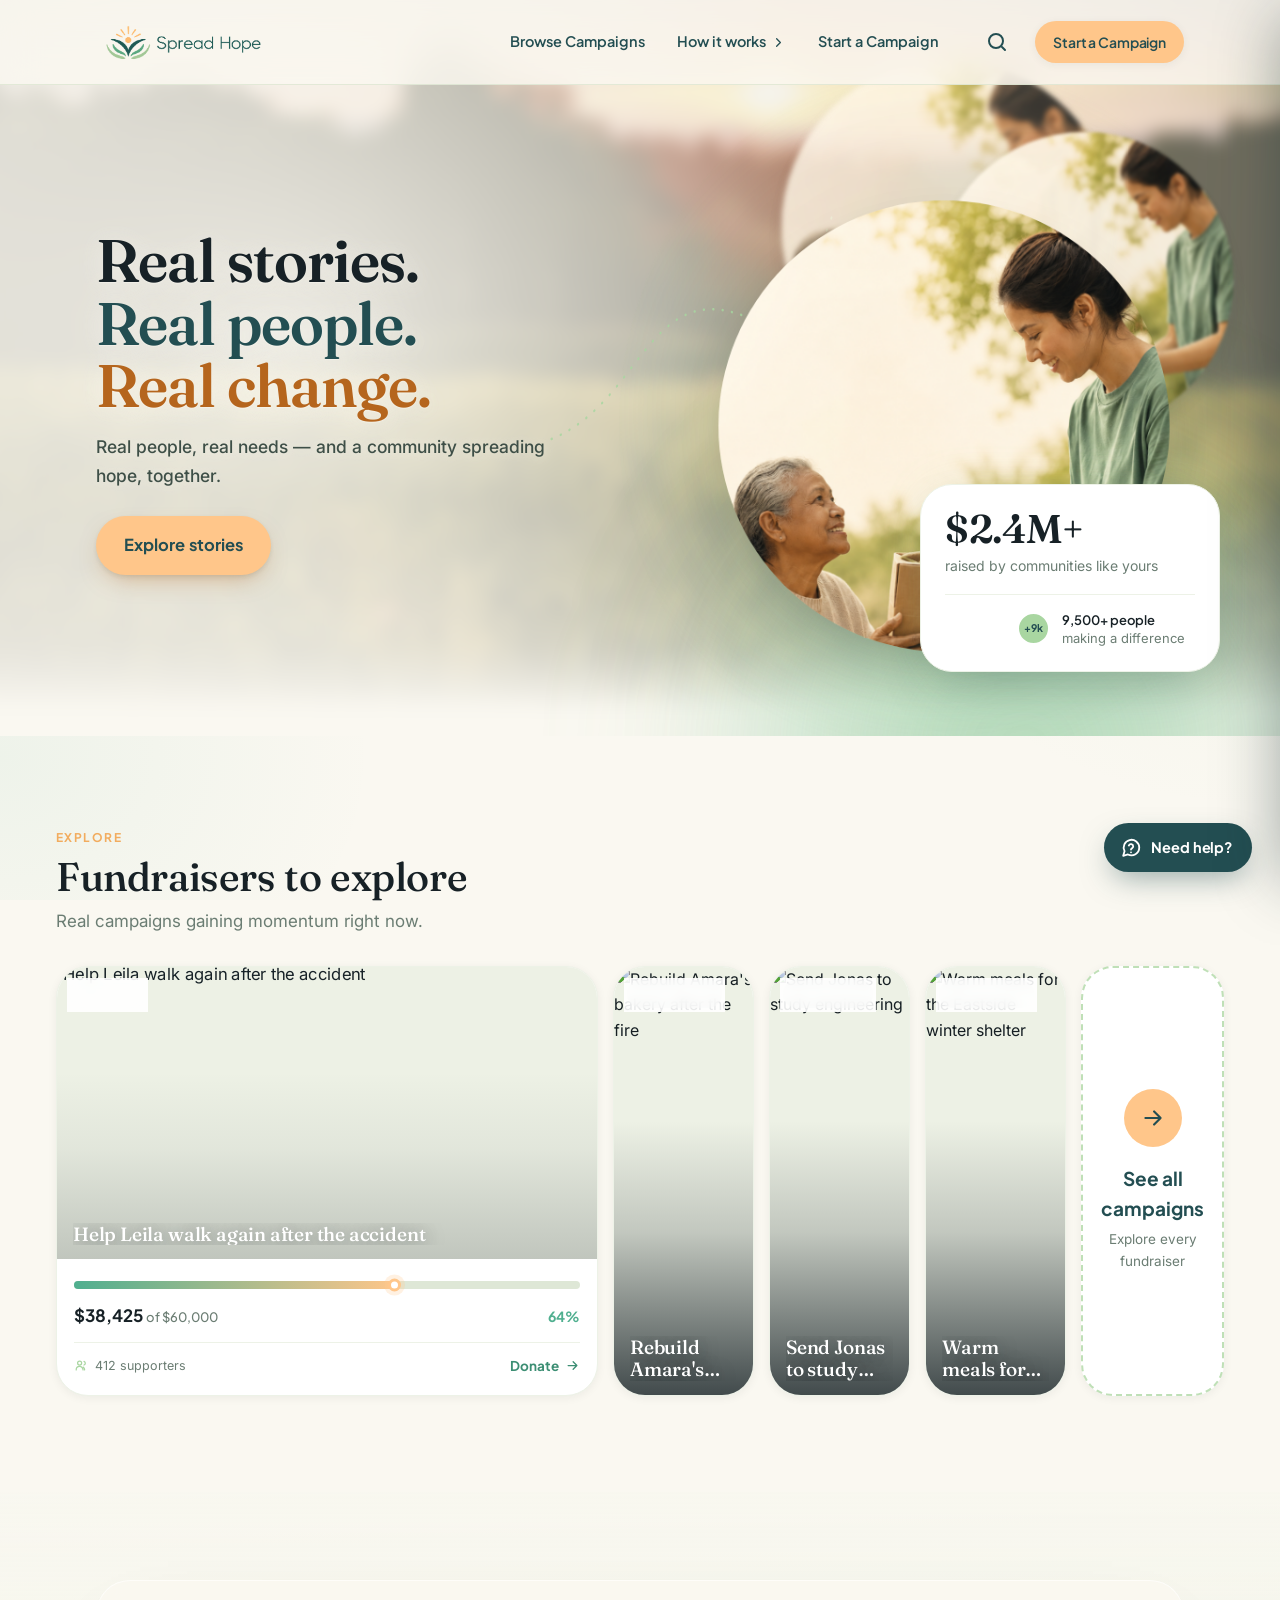
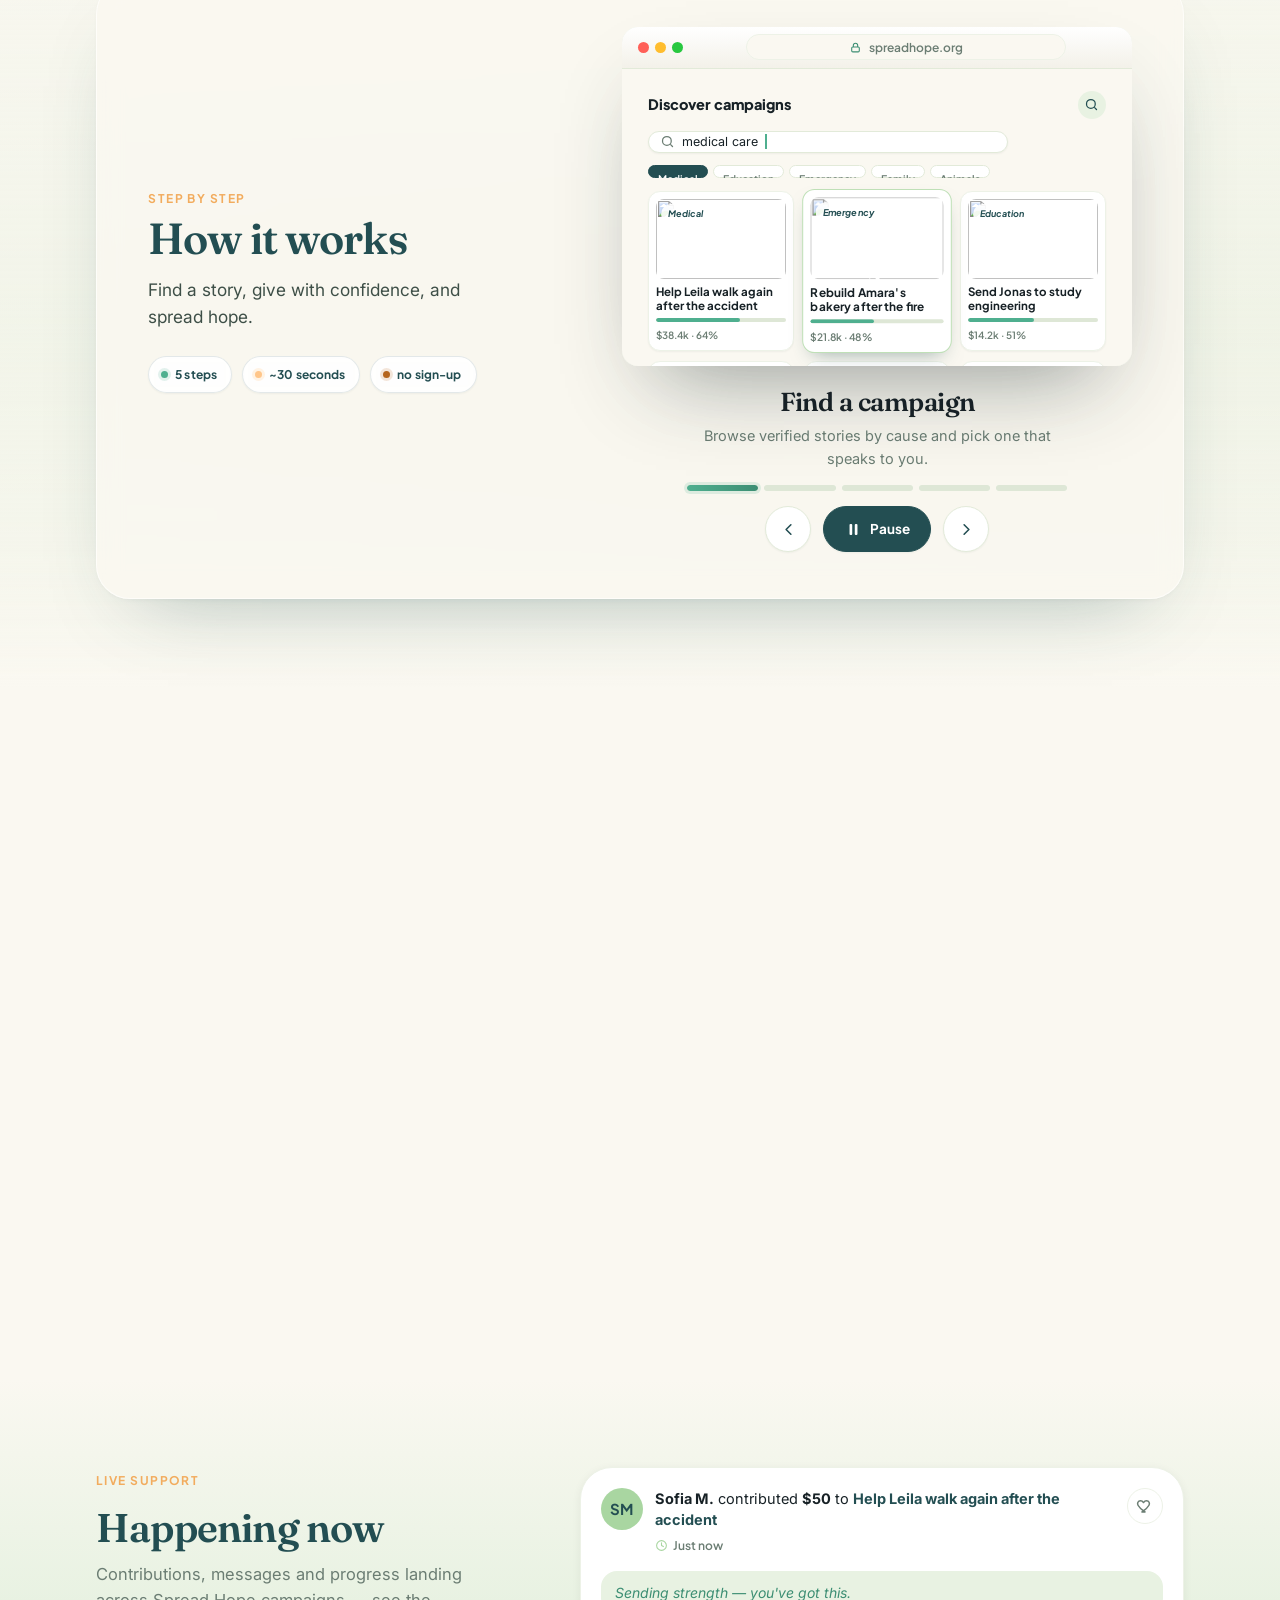
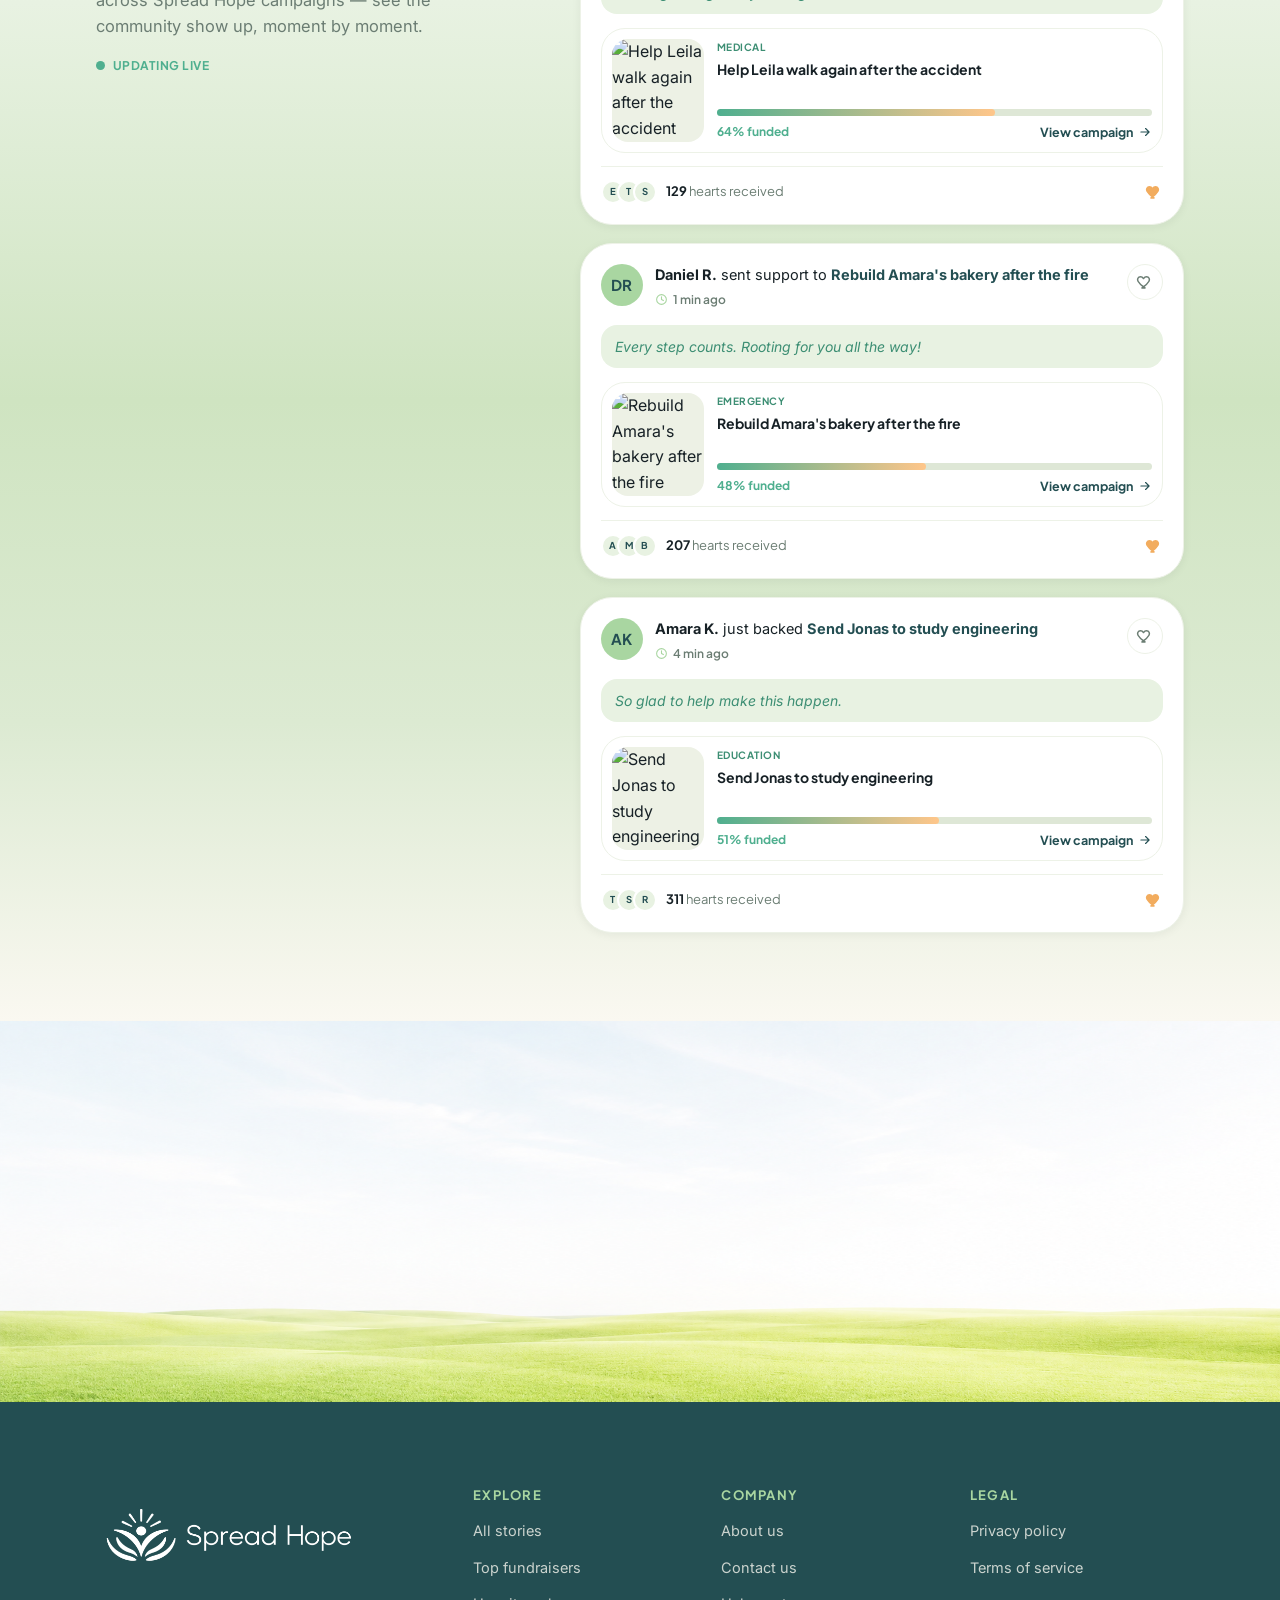
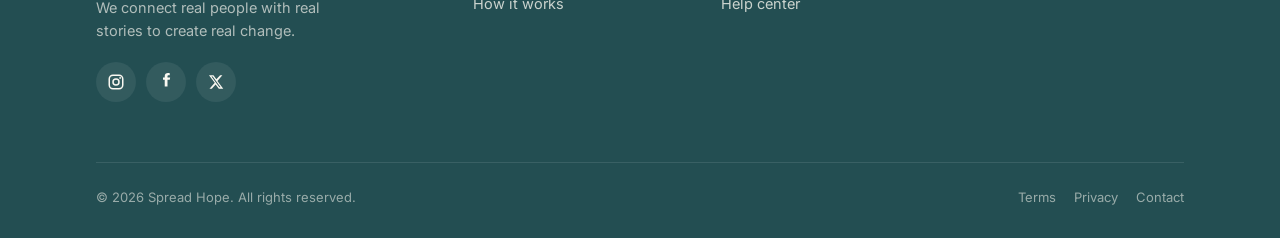
==== commit 408403b3: "Redesign donate page, refine campaign trust & share sections, expand legal pages Donate page: two co" ====
--- a/index.html
+++ b/index.html
@@ -10,7 +10,7 @@
 <link rel="preconnect" href="https://fonts.gstatic.com" crossorigin>
 <link rel="preload" as="image" href="assets/img/hero.png">
 <link href="https://fonts.googleapis.com/css2?family=Fraunces:ital,opsz,wght@0,9..144,400;0,9..144,500;0,9..144,600;1,9..144,500;1,9..144,600&family=Plus+Jakarta+Sans:wght@500;600;700;800&family=Inter:wght@400;500;600&display=swap" rel="stylesheet">
-<link rel="stylesheet" href="assets/css/main.css?v=251">
+<link rel="stylesheet" href="assets/css/main.css?v=287">
 </head>
 <body data-page="home">
 
@@ -230,8 +230,8 @@
   </div>
 </section>
 
-<script src="assets/js/data.js?v=251"></script>
-<script src="assets/js/ui.js?v=251"></script>
-<script src="assets/js/app.js?v=251"></script>
+<script src="assets/js/data.js?v=287"></script>
+<script src="assets/js/ui.js?v=287"></script>
+<script src="assets/js/app.js?v=287"></script>
 </body>
 </html>
--- a/assets/css/main.css
+++ b/assets/css/main.css
@@ -414,14 +414,14 @@
   font-weight: 600;
   font-size: 19px;
   color: var(--care-blue);
-  padding: 15px 14px;
+  padding: 15px 14px 15px 0;
   border-radius: var(--r-md);
   display: flex; align-items: center; justify-content: space-between;
   transition: background .2s;
 }
 .drawer-nav a:hover, .drawer-nav a.active { background: var(--soft-sand); color: var(--harbor-teal); }
 .drawer-nav a svg { width: 18px; height: 18px; opacity: .5; }
-.drawer-sep { height: 1px; background: var(--line); margin: 18px 6px; }
+.drawer-sep { height: 1px; background: var(--line); margin: 18px 0; }
 
 /* "How it works" — top-nav dropdown */
 .nav-dd { position: relative; display: flex; }
@@ -438,7 +438,7 @@
 .nav-dd-menu a span { display: block; font-size: 12px; color: var(--muted-green-gray); margin-top: 1px; }
 
 /* "How it works" — drawer accordion */
-.drawer-acc-btn { display: flex; align-items: center; justify-content: space-between; width: 100%; font-family: var(--font-head); font-weight: 600; font-size: 19px; color: var(--care-blue); padding: 15px 14px; border-radius: var(--r-md); background: none; border: none; cursor: pointer; transition: background .2s, color .2s; }
+.drawer-acc-btn { display: flex; align-items: center; justify-content: space-between; width: 100%; font-family: var(--font-head); font-weight: 600; font-size: 19px; color: var(--care-blue); padding: 15px 14px 15px 0; border-radius: var(--r-md); background: none; border: none; cursor: pointer; transition: background .2s, color .2s; }
 .drawer-acc-btn:hover, .drawer-acc-btn.active { background: var(--soft-sand); color: var(--harbor-teal); }
 .drawer-acc-btn svg { width: 18px; height: 18px; opacity: .5; transition: transform .25s var(--ease); }
 .drawer-acc.open .drawer-acc-btn svg { transform: rotate(90deg); }
@@ -735,7 +735,7 @@
 .drawer .btn { margin-top: 8px; }
 /* secondary drawer links (legal / contact) — quieter than the main nav, same family */
 .drawer-mininav { display: flex; flex-direction: column; gap: 1px; margin-top: 14px; padding-top: 14px; border-top: 1px solid var(--line); }
-.drawer-mininav a { font-family: var(--font-head); font-weight: 600; font-size: 14px; color: var(--text-2); padding: 10px 14px; border-radius: var(--r-sm); transition: background .2s, color .2s; }
+.drawer-mininav a { font-family: var(--font-head); font-weight: 600; font-size: 14px; color: var(--text-2); padding: 10px 14px 10px 0; border-radius: var(--r-sm); transition: background .2s, color .2s; }
 .drawer-mininav a:hover, .drawer-mininav a.active { background: var(--soft-sand); color: var(--harbor-teal); }
 .drawer-foot { margin-top: auto; padding-top: 24px; color: var(--text-2); font-size: 13px; }
 .drawer-foot .socials { display: flex; gap: 10px; margin-top: 12px; }
@@ -1900,65 +1900,74 @@
   .amount-opt { font-size: 16px; padding: 13px 8px; }
 }
 
-/* ===== Donate — single-page layout (brand colors) ===== */
-.dn2 { max-width: 560px; margin-inline: auto; display: flex; flex-direction: column; }
-.dn2-back { display: inline-flex; align-items: center; gap: 5px; align-self: flex-start; font-family: var(--font-head); font-weight: 600; font-size: 14px; color: var(--muted-green-gray); margin-bottom: 18px; transition: color .2s, gap .2s var(--ease); }
+/* ===== Donate — two cohesive blocks: campaign summary + donation action ===== */
+.dn2 { max-width: 560px; margin-inline: auto; }
+.dn2-grid { display: flex; flex-direction: column; gap: 16px; }
+.dn2-summary, .dn2-main { min-width: 0; }
+.dn2-back { display: inline-flex; align-items: center; gap: 5px; align-self: flex-start; font-family: var(--font-head); font-weight: 600; font-size: 14px; color: var(--muted-green-gray); margin-bottom: 16px; transition: color .2s, gap .2s var(--ease); }
 .dn2-back svg { width: 18px; height: 18px; }
 .dn2-back:hover { color: var(--deep-meadow); gap: 8px; }
 
-/* campaign hero card */
-.dn2-hero { position: relative; border-radius: var(--r-xl); overflow: hidden; aspect-ratio: 16 / 10; box-shadow: 0 18px 40px -22px rgba(35,78,82,.4); }
+/* LEFT — campaign summary card (image cover → title → organizer → progress) */
+.dn2-sumcard { background: var(--cream-2); border: 1px solid var(--line-soft); border-radius: var(--r-xl); overflow: hidden; box-shadow: 0 20px 46px -32px rgba(35,78,82,.34), var(--sh-xs); }
+.dn2-hero { position: relative; aspect-ratio: 7 / 6; overflow: hidden; background: var(--soft-sand); }
 .dn2-hero img { width: 100%; height: 100%; object-fit: cover; }
-.dn2-hero::after { content: ""; position: absolute; inset: 0; background: linear-gradient(to top, rgba(15,31,35,.82) 0%, rgba(15,31,35,.34) 46%, transparent 74%); }
-.dn2-hero-cap { position: absolute; left: 0; right: 0; bottom: 0; z-index: 1; padding: clamp(18px, 4vw, 24px); color: #fff; }
-.dn2-hero-cap h1 { font-family: var(--font-display); font-weight: 600; font-size: clamp(22px, 5vw, 28px); line-height: 1.14; letter-spacing: -.01em; color: #fff; margin: 0 0 6px; text-shadow: 0 2px 16px rgba(0,0,0,.4); }
-.dn2-hero-cap p { font-family: var(--font-head); font-weight: 500; font-size: 13.5px; color: rgba(255,255,255,.9); margin: 0; }
-
-/* raised-so-far card */
-.dn2-raised { margin-top: 18px; background: var(--cream-2); border: 1px solid var(--line-soft); border-radius: var(--r-xl); padding: clamp(18px, 4vw, 22px); display: grid; grid-template-columns: 1fr auto; gap: 14px 12px; box-shadow: var(--sh-xs); }
-.dn2-raised-info { display: flex; flex-direction: column; }
-.dn2-lbl { font-family: var(--font-head); font-weight: 700; font-size: 11px; letter-spacing: .08em; text-transform: uppercase; color: var(--muted-green-gray); }
-.dn2-amt { font-family: var(--font-display); font-weight: 600; font-size: clamp(26px, 6vw, 32px); color: var(--deep-meadow); line-height: 1.05; margin: 3px 0 2px; }
-.dn2-goal { font-size: 13px; color: var(--text-2); }
-.dn2-pct { text-align: right; align-self: center; }
-.dn2-pct b { display: block; font-family: var(--font-head); font-weight: 800; font-size: 22px; color: var(--amber-deep); line-height: 1; }
-.dn2-pct b i { font-style: normal; font-size: 13px; }
-.dn2-pct span { font-family: var(--font-head); font-weight: 700; font-size: 10px; letter-spacing: .08em; text-transform: uppercase; color: var(--amber-deep); }
-.dn2-bar { grid-column: 1 / -1; margin: 2px 0 0; }
-.dn2-bar .careflow-track { height: 8px; }
-
-/* amount picker */
-.dn2-h { font-family: var(--font-display); font-weight: 600; font-size: clamp(20px, 4.6vw, 24px); color: var(--deep-meadow); margin: clamp(24px, 5vw, 30px) 0 14px; }
-.dn2-amounts { display: grid; grid-template-columns: repeat(3, 1fr); gap: 11px; }
-.dn2-opt { position: relative; padding: 18px 8px; border-radius: var(--r-lg); background: #fff; border: 1.5px solid var(--line-soft); font-family: var(--font-head); font-weight: 700; font-size: 17px; color: var(--ink); cursor: pointer; transition: border-color .2s, box-shadow .2s, background .2s; }
-.dn2-opt:hover { border-color: var(--sage-mist); }
-.dn2-opt.sel { border-color: var(--deep-meadow); background: var(--sage-wash); box-shadow: 0 0 0 3px rgba(35,78,82,.12); }
-.dn2-sug-badge { position: absolute; top: -8px; right: 8px; padding: 3px 9px; border-radius: var(--r-pill); font-family: var(--font-head); font-weight: 800; font-size: 9px; letter-spacing: .05em; text-transform: uppercase; color: var(--deep-meadow); background: var(--warm-sun); box-shadow: var(--sh-xs); }
-
-/* donate button */
-.dn2-donate { position: relative; width: 100%; display: flex; align-items: center; justify-content: center; gap: 9px; margin-top: clamp(20px, 4vw, 26px); padding: 18px 24px; border: none; border-radius: var(--r-pill); background: var(--warm-sun); color: var(--deep-meadow); font-family: var(--font-head); font-weight: 800; font-size: 17px; cursor: pointer; box-shadow: 0 16px 34px -12px rgba(255,168,90,.62), inset 0 1px 0 rgba(255,255,255,.45); transition: background .2s, transform .2s var(--ease); }
+.dn2-hero::after { content: ""; position: absolute; inset: 0; background: linear-gradient(to top, rgba(15,31,35,.84) 0%, rgba(15,31,35,.34) 46%, transparent 72%); }
+.dn2-hero-cap { position: absolute; left: 0; right: 0; bottom: 0; z-index: 1; padding: clamp(16px, 3.4vw, 22px); }
+.dn2-hero-cap h1 { font-family: var(--font-display); font-weight: 600; font-size: clamp(20px, 5vw, 25px); line-height: 1.16; letter-spacing: -.01em; color: #fff; margin: 0; text-shadow: 0 2px 16px rgba(0,0,0,.45); }
+.dn2-sumbody { padding: clamp(18px, 3.2vw, 24px); }
+.dn2-progress { margin: 0; }
+.dn2-raised-top { display: flex; align-items: baseline; justify-content: space-between; gap: 12px; }
+.dn2-amt { font-family: var(--font-display); font-weight: 600; font-size: clamp(25px, 6vw, 31px); color: var(--deep-meadow); line-height: 1; }
+.dn2-pct { font-family: var(--font-head); font-weight: 800; font-size: clamp(16px, 4vw, 19px); color: var(--fresh-green); flex: none; }
+.dn2-goal { font-size: 13px; color: var(--text-2); margin-top: 6px; }
+.dn2-goal b { font-weight: 700; color: var(--muted-green-gray); }
+.dn2-bar { margin-top: 13px; }
+.dn2-bar .careflow-track { height: 7px; }
+
+/* RIGHT — donation action card */
+.dn2-action { background: var(--cream-2); border: 1px solid var(--line-soft); border-radius: var(--r-xl); padding: clamp(20px, 3.4vw, 26px); box-shadow: 0 20px 46px -32px rgba(35,78,82,.34), var(--sh-xs); }
+
+/* amount picker — tighter, calmer grid */
+.dn2-h { font-family: var(--font-display); font-weight: 600; font-size: clamp(20px, 4.6vw, 24px); color: var(--deep-meadow); margin: 0 0 15px; }
+.dn2-amounts { display: grid; grid-template-columns: repeat(3, 1fr); gap: 8px; }
+.dn2-opt { position: relative; padding: 15px 8px; border-radius: var(--r-md); background: var(--cream-base); border: 1.5px solid var(--line-soft); font-family: var(--font-head); font-weight: 700; font-size: 16.5px; color: var(--ink); cursor: pointer; transition: border-color .18s, background .18s, color .18s; }
+.dn2-opt:hover { border-color: var(--sage-mist); background: var(--sage-wash); }
+.dn2-suggested { border-color: var(--warm-sun); }
+.dn2-opt.sel { border-color: var(--deep-meadow); background: var(--sage-wash); color: var(--deep-meadow); box-shadow: 0 0 0 2.5px rgba(35,78,82,.12); }
+/* "Suggested" ribbon — centred above the $100 card */
+.dn2-sug-badge { position: absolute; top: -9px; left: 50%; transform: translateX(-50%); white-space: nowrap; padding: 3px 11px; border-radius: var(--r-pill); background: var(--warm-sun); color: var(--deep-meadow); font-family: var(--font-head); font-weight: 800; font-size: 9px; letter-spacing: .06em; text-transform: uppercase; box-shadow: var(--sh-xs); }
+.dn2-amounts { margin-top: 7px; }   /* room for the ribbon above the top row */
+
+/* donate button — clean centred pill, no decorative orbit */
+.dn2-donate { width: 100%; display: flex; align-items: center; justify-content: center; margin-top: clamp(18px, 3.6vw, 24px); padding: 17px 24px; border: none; border-radius: var(--r-pill); background: var(--warm-sun); color: var(--deep-meadow); font-family: var(--font-head); font-weight: 800; font-size: 17px; cursor: pointer; box-shadow: 0 14px 30px -14px rgba(255,168,90,.6); transition: background .2s, transform .2s var(--ease); }
 .dn2-donate:hover { background: var(--coral-deep); transform: translateY(-1px); }
-.dn2-donate:disabled { opacity: .85; cursor: default; transform: none; }
-.dn2-donate-arrow { position: absolute; right: 16px; display: inline-grid; place-items: center; width: 28px; height: 28px; border-radius: 50%; background: rgba(35,78,82,.16); transition: background .2s, color .2s; }
-.dn2-donate-arrow svg { width: 16px; height: 16px; }
-/* muted state until an amount is chosen */
-.dn2-donate.is-empty { background: rgba(255,198,138,.5); color: rgba(35,78,82,.5); cursor: default;
-  box-shadow: 0 10px 24px -16px rgba(255,168,90,.4), inset 0 1px 0 rgba(255,255,255,.35); }
+.dn2-donate:disabled { opacity: .9; cursor: default; transform: none; }
+.dn2-donate.is-empty { background: rgba(255,198,138,.5); color: rgba(35,78,82,.5); cursor: default; box-shadow: none; }
 .dn2-donate.is-empty:hover { background: rgba(255,198,138,.5); transform: none; }
-.dn2-donate.is-empty .dn2-donate-arrow { background: rgba(35,78,82,.08); color: rgba(35,78,82,.45); }
-
-/* secure note + clarity card */
-.dn2-secure { display: flex; align-items: center; justify-content: center; gap: 8px; margin-top: 14px; font-family: var(--font-head); font-weight: 500; font-size: 13px; color: var(--muted-green-gray); }
-.dn2-secure svg { width: 16px; height: 16px; color: var(--fresh-green); flex: none; }
-.dn2-clarity { margin-top: 16px; background: #fff; border: 1px solid var(--line-soft); border-radius: var(--r-lg); padding: 12px 13px; box-shadow: var(--sh-xs); }
-.dn2-clarity-head { display: flex; align-items: flex-start; gap: 9px; }
-.dn2-clarity-ic { flex: none; width: 29px; height: 29px; border-radius: 50%; background: rgba(255,198,138,.5); color: var(--amber-deep); display: grid; place-items: center; }
-.dn2-clarity-ic svg { width: 15px; height: 15px; }
-.dn2-clarity-tx b { display: block; font-family: var(--font-head); font-weight: 700; font-size: 12.5px; color: var(--deep-meadow); margin-bottom: 2px; }
-.dn2-clarity-tx p { font-size: 11px; line-height: 1.42; color: var(--muted-green-gray); margin: 0; }
-.dn2-trust { list-style: none; margin: 9px 0 0; padding: 9px 0 0; border-top: 1px solid var(--line-soft); display: flex; flex-direction: column; gap: 7px; }
-.dn2-trust li { display: flex; align-items: center; gap: 8px; font-family: var(--font-head); font-weight: 500; font-size: 11px; color: var(--muted-green-gray); }
-.dn2-trust li svg { width: 13px; height: 13px; color: var(--fresh-green); flex: none; }
+
+/* secure note + clarity card — leaner */
+.dn2-secure { display: flex; align-items: center; justify-content: center; gap: 8px; margin-top: 13px; font-family: var(--font-head); font-weight: 500; font-size: 12.5px; color: var(--muted-green-gray); }
+.dn2-secure svg { width: 15px; height: 15px; color: var(--fresh-green); flex: none; }
+/* "Your donation is protected" — soft warm trust card (shield + title + paragraph) */
+.dn2-clarity { margin-top: 15px; display: flex; align-items: flex-start; gap: 12px; background: var(--sage-wash); border: 1px solid rgba(79,175,143,.26); border-radius: var(--r-lg); padding: 13px 15px; }
+.dn2-clarity-ic { flex: none; width: 33px; height: 33px; border-radius: 50%; background: #fff; color: var(--fresh-green); display: grid; place-items: center; box-shadow: var(--sh-xs); }
+.dn2-clarity-ic svg { width: 17px; height: 17px; }
+.dn2-clarity-tx { min-width: 0; }
+.dn2-clarity-tx b { display: block; font-family: var(--font-head); font-weight: 700; font-size: 13.5px; color: var(--deep-meadow); margin-bottom: 2px; letter-spacing: -.005em; }
+.dn2-clarity-tx p { margin: 0; font-family: var(--font-body); font-size: 12px; line-height: 1.5; color: var(--muted-green-gray); }
+
+/* desktop: two aligned cards — campaign summary (LEFT) + donation action (RIGHT) */
+@media (min-width: 861px) {
+  .dn2 { max-width: 880px; }
+  .dn2-grid { display: grid; grid-template-columns: minmax(0, 1fr) minmax(0, 1.02fr); column-gap: clamp(20px, 2vw, 28px); align-items: start; }
+  .dn2-summary { position: sticky; top: calc(var(--header-h) + 20px); }
+  .dn2-hero { aspect-ratio: 3 / 2; }                /* balanced so both columns match height */
+  .dn2-sumbody { padding: clamp(16px, 1.9vw, 21px); }
+  .dn2-hero-cap h1 { font-size: clamp(19px, 1.7vw, 23px); }
+  .dn2-action { padding: clamp(18px, 2.2vw, 24px); }
+  .dn2-opt { padding: 16px 8px; }
+}
 
 /* read more — plain centered text, no card */
 .story-toggle-wrap { display: flex; justify-content: center; padding-top: 22px; }
@@ -2985,6 +2994,55 @@
 /* tighten the gap before the photo CTA so the two sections flow (don't read as divided) */
 .soh-section { padding-bottom: clamp(6px, 1.5vw, 12px); }
 
+/* ===== "A story of hope" — desktop 3-card expanding accordion (replaces the arrow carousel) ===== */
+@media (min-width: 861px) {
+  .soh-acc-wrap { margin-top: clamp(4px, 1.2vw, 14px); }
+  .soh-acc { display: flex; gap: 16px; height: clamp(400px, 40vw, 470px); }
+  .soh-ac-card {
+    position: relative; flex: 1 1 0; min-width: 0; display: block; overflow: hidden;
+    border-radius: var(--r-xl); box-shadow: var(--sh-md); cursor: pointer; text-decoration: none;
+    transition: flex-grow .55s var(--ease), box-shadow .4s var(--ease);
+  }
+  .soh-ac-card.is-active { flex-grow: 3.2; box-shadow: 0 26px 56px -22px rgba(23,33,38,.5); }
+  .soh-ac-card:focus-visible { outline: 3px solid var(--sage-light); outline-offset: 3px; }
+  .soh-ac-img { position: absolute; inset: 0; width: 100%; height: 100%; object-fit: cover; transition: transform .6s var(--ease), filter .4s var(--ease); }
+  .soh-ac-card:not(.is-active) .soh-ac-img { filter: brightness(.84) saturate(.96); }
+  .soh-ac-card:not(.is-active):hover .soh-ac-img { filter: brightness(.95); transform: scale(1.05); }
+  .soh-ac-card::after { content: ""; position: absolute; inset: 0; z-index: 1; pointer-events: none;
+    background: linear-gradient(to top, rgba(23,33,38,.88) 0%, rgba(23,33,38,.6) 34%, rgba(23,33,38,.18) 62%, rgba(23,33,38,0) 84%); }
+  .soh-ac-heart { position: absolute; top: 16px; left: 16px; z-index: 3; width: 40px; height: 40px; border-radius: 50%;
+    background: rgba(255,255,255,.92); color: var(--coral-deep); display: grid; place-items: center; box-shadow: var(--sh-sm); }
+  .soh-ac-heart svg { width: 20px; height: 20px; }
+  .soh-ac-cat { position: absolute; top: 18px; right: 16px; z-index: 3; font-family: var(--font-head); font-weight: 700; font-size: 11.5px;
+    color: var(--deep-meadow); background: rgba(255,255,255,.92); padding: 6px 12px; border-radius: var(--r-pill); box-shadow: var(--sh-xs);
+    opacity: 0; transition: opacity .35s var(--ease); }
+  .soh-ac-card.is-active .soh-ac-cat { opacity: 1; }
+  .soh-ac-body { position: absolute; left: 0; right: 0; bottom: 0; z-index: 2; color: #fff; padding: clamp(18px, 1.8vw, 30px); }
+  .soh-ac-body h3 { font-family: var(--font-display); font-weight: 500; color: #fff; line-height: 1.14;
+    font-size: clamp(16px, 1.35vw, 20px); margin: 0; text-shadow: 0 2px 14px rgba(0,0,0,.5);
+    display: -webkit-box; -webkit-line-clamp: 3; -webkit-box-orient: vertical; overflow: hidden; transition: font-size .45s var(--ease); }
+  /* fields revealed only on the principal (active) card */
+  .soh-ac-blurb, .soh-ac-nums, .soh-ac-card .careflow, .soh-ac-pct, .soh-ac-cta {
+    opacity: 0; max-height: 0; overflow: hidden; pointer-events: none; margin-top: 0;
+    transition: opacity .4s var(--ease), max-height .5s var(--ease), margin .4s var(--ease); }
+  .soh-ac-card.is-active .soh-ac-body h3 { -webkit-line-clamp: 2; font-size: clamp(23px, 2vw, 31px); }
+  .soh-ac-card.is-active .soh-ac-blurb { opacity: .92; max-height: 4.6em; margin-top: 10px; font-size: 15px; line-height: 1.55;
+    display: -webkit-box; -webkit-line-clamp: 2; -webkit-box-orient: vertical; text-shadow: 0 1px 10px rgba(0,0,0,.4); }
+  .soh-ac-card.is-active .soh-ac-nums { opacity: 1; max-height: 2.4em; margin-top: 14px; display: flex; align-items: baseline; gap: 8px; }
+  .soh-ac-nums .r { font-family: var(--font-head); font-weight: 800; font-size: 21px; color: #fff; }
+  .soh-ac-nums .g { color: rgba(255,255,255,.82); font-size: 13.5px; }
+  .soh-ac-card.is-active .careflow { opacity: 1; max-height: 14px; margin-top: 10px; }
+  .soh-ac-card.is-active .soh-ac-pct { opacity: 1; max-height: 2em; margin-top: 8px; font-family: var(--font-head); font-weight: 700; font-size: 13px; color: var(--sage-light); }
+  .soh-ac-card.is-active .soh-ac-cta { opacity: 1; max-height: 4em; margin-top: 18px; pointer-events: auto;
+    display: inline-flex; align-items: center; gap: 8px; padding: 12px 22px; border-radius: var(--r-pill);
+    background: var(--warm-sun); color: var(--deep-meadow); font-family: var(--font-head); font-weight: 700; font-size: 14.5px;
+    box-shadow: 0 12px 26px -10px rgba(255,168,90,.6); }
+  .soh-ac-cta svg { width: 18px; height: 18px; }
+}
+@media (min-width: 861px) and (prefers-reduced-motion: reduce) {
+  .soh-ac-card, .soh-ac-img, .soh-ac-body h3, .soh-ac-blurb, .soh-ac-nums, .soh-ac-card .careflow, .soh-ac-pct, .soh-ac-cta { transition: none; }
+}
+
 /* re-assert hero decoration on desktop (after the base display:none above) */
 @media (min-width: 861px) { .nh-hero-deco { display: block; } }
 
@@ -3189,6 +3247,87 @@
 .cd-org-trust { display: flex; align-items: center; gap: 9px; margin-top: 16px; padding-top: 14px; border-top: 1px solid rgba(255,255,255,.16); color: rgba(250,248,241,.82); font-size: 13px; line-height: 1.45; }
 .cd-org-trust svg { width: 17px; height: 17px; color: var(--sage-light); flex: none; }
 
+/* organizer + beneficiary card — compact & premium: tight header, small chips, slim trust row */
+.cd-trust { background: var(--cream-2); border: 1px solid var(--line-soft); border-radius: var(--r-xl); padding: clamp(18px, 2.8vw, 24px); box-shadow: 0 16px 36px -30px rgba(35,78,82,.3), var(--sh-xs); }
+.cd-trust-lbl { display: block; text-transform: uppercase; letter-spacing: .13em; font-family: var(--font-head); font-weight: 700; font-size: 10.5px; color: var(--muted-green-gray); margin-bottom: 13px; }
+/* header */
+.cd-trust-head { display: flex; align-items: center; gap: 13px; }
+.cd-trust-av { width: 50px; height: 50px; border-radius: 50%; object-fit: cover; flex: none; background: var(--sage-mist); box-shadow: 0 0 0 3px var(--cream-base), 0 0 0 4px var(--line-soft); }
+.cd-trust-id { min-width: 0; }
+.cd-trust-name { display: flex; align-items: center; gap: 7px; font-family: var(--font-head); font-weight: 800; font-size: clamp(17px, 1.9vw, 19px); line-height: 1.14; letter-spacing: -.01em; color: var(--ink); }
+.cd-trust-vf { display: inline-grid; place-items: center; width: 17px; height: 17px; border-radius: 50%; background: var(--fresh-green); color: #fff; flex: none; box-shadow: 0 2px 5px -1px rgba(79,175,143,.5); }
+.cd-trust-vf svg { width: 11px; height: 11px; }
+.cd-trust-rel { font-family: var(--font-head); font-weight: 500; font-size: 12.5px; color: var(--muted-green-gray); margin-top: 3px; }
+/* grouped metadata chips — smaller */
+.cd-trust-meta { display: flex; flex-wrap: wrap; gap: 7px; margin-top: 13px; }
+.cd-trust-chip { display: inline-flex; align-items: center; gap: 6px; padding: 5px 11px 5px 9px; border-radius: var(--r-pill); background: var(--soft-sand); font-family: var(--font-head); font-weight: 600; font-size: 11.5px; color: var(--deep-meadow); }
+.cd-trust-chip svg { width: 13px; height: 13px; color: var(--muted-green-gray); flex: none; }
+/* trust / protection — slim row, not a big band */
+.cd-trust-protect { display: flex; align-items: center; gap: 10px; margin-top: 13px; padding: 9px 12px; border-radius: var(--r-md); background: var(--sage-wash); border: 1px solid rgba(79,175,143,.18); }
+.cd-trust-protect-ic { display: grid; place-items: center; width: 30px; height: 30px; border-radius: 50%; background: #fff; color: var(--fresh-green); flex: none; box-shadow: var(--sh-xs); }
+.cd-trust-protect-ic svg { width: 16px; height: 16px; }
+.cd-trust-protect-tx b { display: block; font-family: var(--font-head); font-weight: 700; font-size: 12.5px; color: var(--deep-meadow); line-height: 1.2; }
+.cd-trust-protect-tx span { display: block; font-size: 11px; color: var(--muted-green-gray); margin-top: 1px; }
+/* foot — discreet report + fine print */
+.cd-trust-foot { margin-top: 14px; padding-top: 12px; border-top: 1px solid var(--line-soft); }
+.cd-trust-report { display: inline-flex; align-items: center; gap: 7px; font-family: var(--font-head); font-weight: 600; font-size: 12.5px; color: var(--muted-green-gray); transition: color .2s; }
+.cd-trust-report:hover { color: var(--amber-deep); }
+.cd-trust-report svg { width: 15px; height: 15px; flex: none; }
+.cd-trust-note { margin: 9px 0 0; color: var(--muted-green-gray); font-size: 11px; line-height: 1.6; opacity: .8; }
+@media (min-width: 861px) {
+  .cd-trust { padding: clamp(22px, 2vw, 28px); }
+  .cd-trust-head { gap: 14px; }
+  .cd-trust-av { width: 54px; height: 54px; }
+}
+
+/* "Sharing helps more than you think" — promo with fanned mini-cards + social share */
+.cd-sharemore { background: var(--cream-2); border: 1px solid var(--line-soft); border-radius: var(--r-xl); padding: clamp(26px, 6vw, 36px) clamp(18px, 5vw, 30px); box-shadow: var(--sh-sm); text-align: center; }
+.cd-sm-grid { display: flex; flex-direction: column; align-items: center; gap: 26px; }
+.cd-sm-copy h2 { font-family: var(--font-display); font-weight: 600; font-size: clamp(21px, 5.4vw, 26px); color: var(--deep-meadow); margin-bottom: 8px; }
+.cd-sm-copy p { color: var(--text-2); font-size: 14.5px; line-height: 1.55; max-width: 40ch; margin: 0 auto; }
+.cd-sm-copy p b { color: var(--deep-meadow); }
+/* fanned stack */
+.cd-sm-fan { position: relative; width: min(280px, 86vw); height: 296px; margin: 6px auto 4px; }
+.cd-sm-mini { position: absolute; top: 0; left: 50%; width: 210px; transform: translateX(-50%); background: var(--cream-base); border: 1px solid var(--line-soft); border-radius: var(--r-lg); box-shadow: var(--sh-md); overflow: hidden; }
+.cd-sm-fan .cd-sm-mini:nth-child(1) { transform: translateX(-50%) translateX(-44px) rotate(-9deg); filter: brightness(.95); z-index: 1; }
+.cd-sm-fan .cd-sm-mini:nth-child(2) { transform: translateX(-50%) translateX(44px) rotate(9deg); filter: brightness(.95); z-index: 1; }
+.cd-sm-mini-front { z-index: 3; box-shadow: 0 26px 50px -20px rgba(23,33,38,.42); }
+.cd-sm-mini-img { aspect-ratio: 16 / 10; overflow: hidden; background: var(--soft-sand); }
+.cd-sm-mini-img img { width: 100%; height: 100%; object-fit: cover; }
+.cd-sm-mini-body { padding: 12px 14px 14px; text-align: left; }
+.cd-sm-mini-t { font-family: var(--font-head); font-weight: 700; font-size: 13.5px; color: var(--ink); line-height: 1.25; display: -webkit-box; -webkit-line-clamp: 2; -webkit-box-orient: vertical; overflow: hidden; }
+.cd-sm-mini-by { font-size: 11.5px; color: var(--text-2); margin-top: 3px; }
+.cd-sm-mini-nums { display: flex; align-items: baseline; gap: 5px; margin: 9px 0 7px; font-size: 12px; color: var(--text-2); }
+.cd-sm-mini-nums b { font-family: var(--font-head); font-weight: 800; font-size: 15px; color: var(--ink); }
+.cd-sm-mini-nums em { margin-left: auto; font-style: normal; font-family: var(--font-head); font-weight: 700; color: var(--fresh-green); }
+.cd-sm-mini .careflow { margin-bottom: 0; }
+.cd-sm-donate { display: block; margin-top: 11px; text-align: center; padding: 9px; border-radius: var(--r-pill); background: var(--warm-sun); color: var(--deep-meadow); font-family: var(--font-head); font-weight: 700; font-size: 13px; }
+.cd-sm-donate svg { width: 15px; height: 15px; vertical-align: -2px; }
+/* social row (labels under each — mobile) */
+.cd-sm-social { display: flex; justify-content: center; flex-wrap: wrap; gap: 16px; margin-top: 4px; }
+.cd-sm-sbtn { display: flex; flex-direction: column; align-items: center; gap: 7px; background: none; border: none; cursor: pointer; }
+.cd-sm-ic { width: 50px; height: 50px; border-radius: 50%; background: var(--soft-sand); color: var(--deep-meadow); display: grid; place-items: center; box-shadow: var(--sh-xs); transition: background .2s var(--ease), color .2s, transform .2s var(--ease); }
+.cd-sm-sbtn:hover .cd-sm-ic { background: var(--sage-soft); transform: translateY(-2px); }
+.cd-sm-ic svg { width: 22px; height: 22px; }
+.cd-sm-sbtn i { font-style: normal; font-family: var(--font-head); font-weight: 600; font-size: 11.5px; color: var(--muted-green-gray); }
+@media (min-width: 861px) {
+  .cd-sharemore { text-align: left; padding: clamp(34px, 3.2vw, 46px); }
+  .cd-sm-grid { display: grid; grid-template-columns: minmax(0, 1fr) 300px; column-gap: clamp(28px, 3.5vw, 48px); row-gap: 24px; align-items: start; }
+  .cd-sm-copy { grid-column: 1; grid-row: 1; }
+  .cd-sm-social { grid-column: 1; grid-row: 2; }
+  .cd-sm-fan { grid-column: 2; grid-row: 1 / 3; align-self: center; transform: translateY(22px); }
+  .cd-sm-copy h2 { font-size: clamp(25px, 2.2vw, 31px); }
+  .cd-sm-copy p { margin: 0; max-width: 34ch; font-size: 16px; }
+  .cd-sm-social { justify-content: flex-start; gap: 14px; margin-top: 0; }
+  .cd-sm-sbtn i { display: none; }
+  .cd-sm-ic { width: 52px; height: 52px; }
+  .cd-sm-fan { width: 300px; height: 320px; margin: 0 auto; }
+  .cd-sm-mini { width: 226px; }
+  .cd-sm-fan .cd-sm-mini:nth-child(1) { transform: translateX(-50%) translateX(-40px) rotate(-8deg); }
+  .cd-sm-fan .cd-sm-mini:nth-child(2) { transform: translateX(-50%) translateX(40px) rotate(8deg); }
+}
+@media (prefers-reduced-motion: reduce) { .cd-sm-ic { transition: none; } }
+
 /* updates empty state */
 .cd-empty { display: flex; align-items: center; gap: 10px; background: var(--cream-2); border: 1px solid var(--line-soft); border-radius: var(--r-lg); padding: 18px 20px; color: var(--muted-green-gray); font-size: 14px; }
 .cd-empty svg { width: 20px; height: 20px; color: var(--sage-mist); flex: none; }
@@ -3405,11 +3544,8 @@
   /* sheet: two-column editorial — story left, organizer right; supporters & words full-width below */
   .cd-sheet { margin-top: clamp(30px, 5vw, 50px); }
   .cd-inner { max-width: 1040px; }
-  .cd-cols { grid-template-columns: minmax(0, 1fr) clamp(300px, 31%, 358px); column-gap: clamp(28px, 3vw, 44px); row-gap: clamp(30px, 4vw, 44px); align-items: start; }
-  .cd-story          { grid-column: 1; grid-row: 1; }
-  .cd-organizer      { grid-column: 2; grid-row: 1; }
-  .cd-supporters-sec { grid-column: 1 / -1; }
-  .cd-words-sec      { grid-column: 1 / -1; }
+  /* single centred column — story (and the sections below it) sit a touch wider, centred */
+  .cd-cols { grid-template-columns: 1fr; max-width: 820px; margin-inline: auto; row-gap: clamp(30px, 4vw, 44px); }
   .cd-story { padding: clamp(26px, 2.4vw, 34px); }
 
   /* words: full-width tidy floating grid */
@@ -3980,8 +4116,20 @@
 
 /* ---- DESKTOP: browser-window frame + landscape screen layouts ---- */
 @media (min-width: 861px) {
-  /* --- intro polish: 2-col (copy/CTA left, larger mockup right) --- */
-  .hiw-intro { grid-template-columns: 1.04fr .96fr; gap: clamp(36px, 5vw, 68px); align-items: center; padding: clamp(34px, 4vw, 56px) clamp(36px, 4.5vw, 60px); }
+  /* --- inline guided demo: copy on the left, the live animation plays on the right (one card) --- */
+  .hiw-stage { display: grid; grid-template-columns: .9fr 1.1fr; gap: clamp(34px, 4.5vw, 60px); align-items: center;
+    background: rgba(250,248,241,.82); -webkit-backdrop-filter: blur(12px); backdrop-filter: blur(12px);
+    border: 1px solid rgba(255,255,255,.6); border-radius: clamp(22px, 3vw, 34px);
+    padding: clamp(32px, 3.6vw, 52px) clamp(34px, 4vw, 58px); box-shadow: 0 34px 80px -44px rgba(35,78,82,.42), 0 2px 10px -5px rgba(35,78,82,.12); }
+  /* left column = copy only (the card styling now lives on the stage) */
+  .hiw-intro { display: block; grid-column: 1; background: none; border: none; box-shadow: none; padding: 0;
+    -webkit-backdrop-filter: none; backdrop-filter: none; position: static; opacity: 1; visibility: visible; transform: none; pointer-events: auto; }
+  .hiw-stage.show-demo .hiw-intro { opacity: 1; visibility: visible; transform: none; }
+  .hiw-intro-visual { display: none; }   /* static mockup replaced by the live demo */
+  .hiw-start { display: none; }           /* no start button — the demo auto-plays inline */
+  /* right column = the animated walkthrough, always in flow (no overlay swap on desktop) */
+  .hiw-demo { position: static; grid-column: 2; opacity: 1; visibility: visible; transform: none; pointer-events: auto; }
+  .hiw-bar-top { display: none; }         /* "back to overview" is meaningless inline */
   .hiw-intro-copy { max-width: 440px; }
   .hiw-intro-copy h2 { font-size: clamp(34px, 3.4vw, 46px); font-weight: 600; line-height: 1.02; letter-spacing: -.02em; margin-bottom: 16px; }
   .hiw-lead { font-size: clamp(16px, 1.35vw, 18px); line-height: 1.55; max-width: 30ch; margin-bottom: 26px; }
@@ -4010,7 +4158,7 @@
 
   /* browser window */
   .hiw-device {
-    width: min(720px, 94%); aspect-ratio: 3 / 2; border-radius: 16px; padding: 0;
+    width: 100%; max-width: 560px; aspect-ratio: 3 / 2; border-radius: 16px; padding: 0;
     background: #fff; box-shadow: 0 42px 84px -34px rgba(23,33,38,.45), inset 0 0 0 1px var(--line);
     display: flex; flex-direction: column; overflow: hidden;
   }
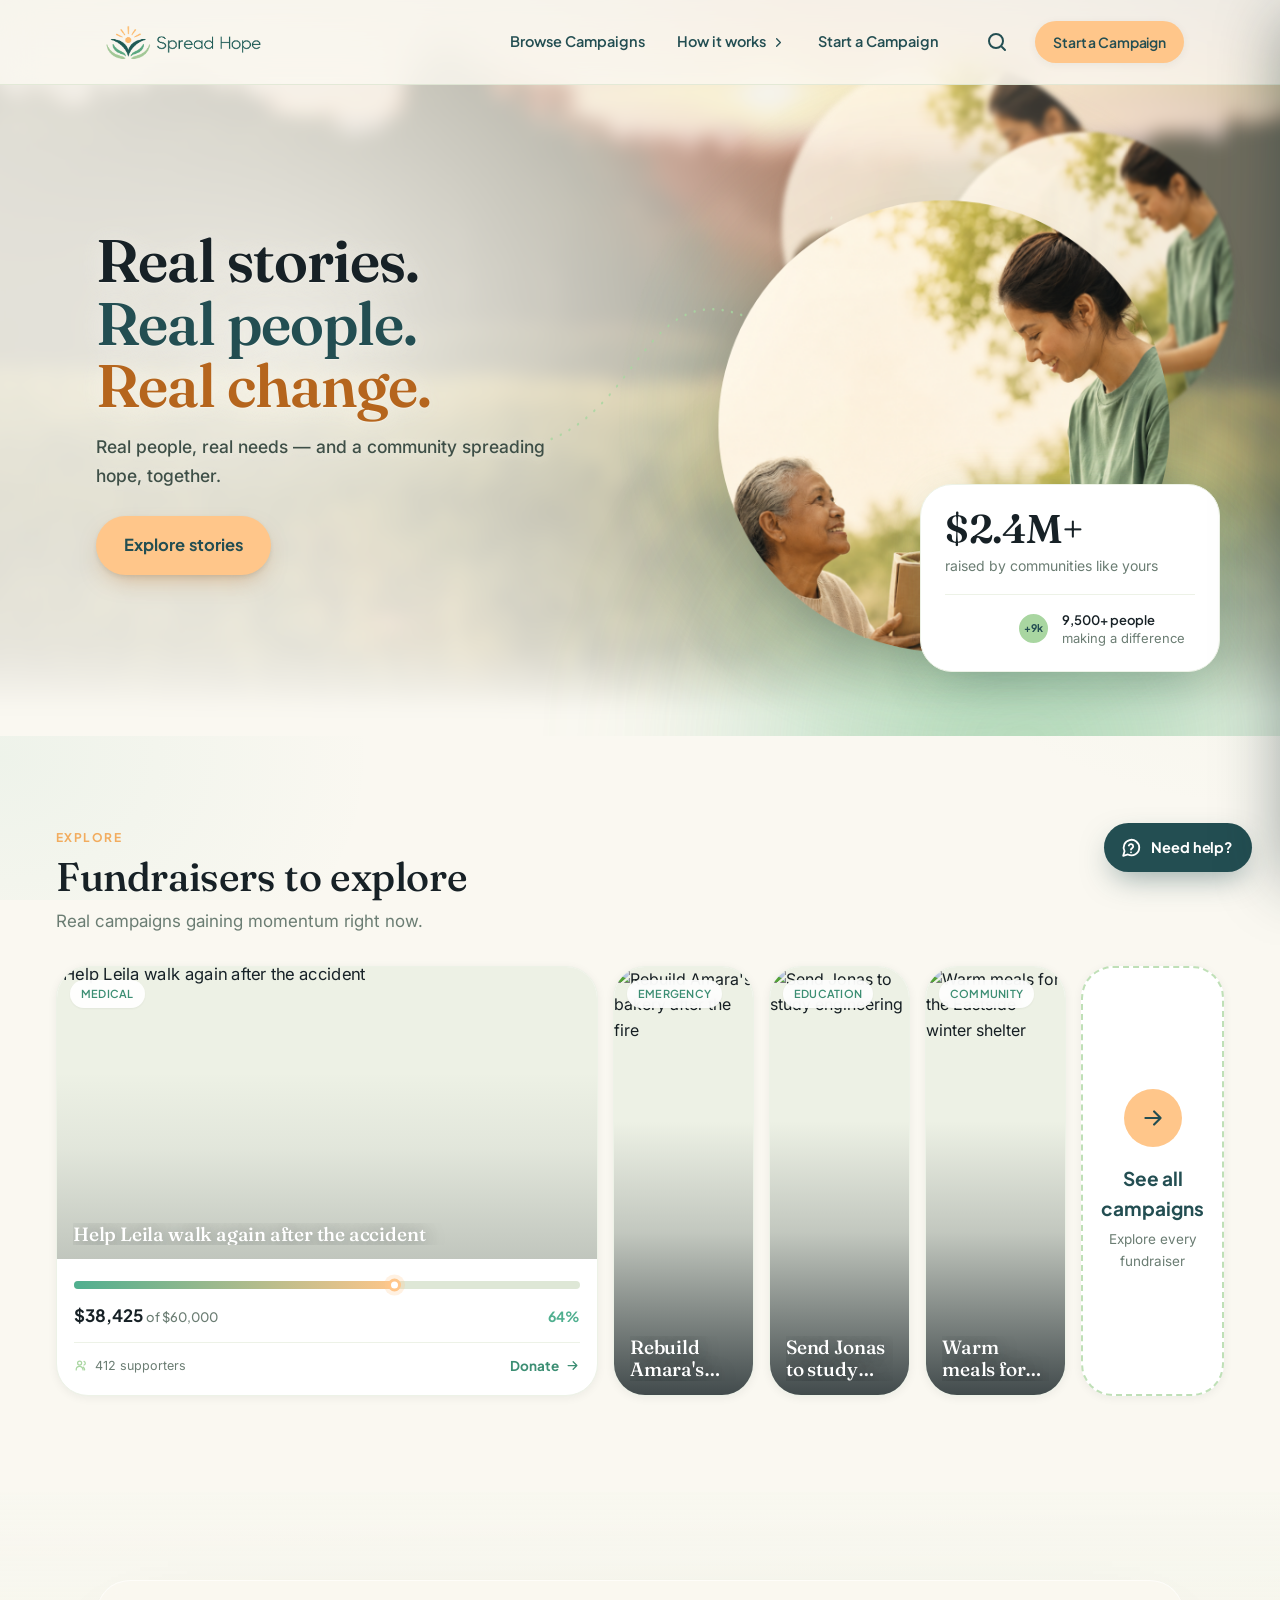
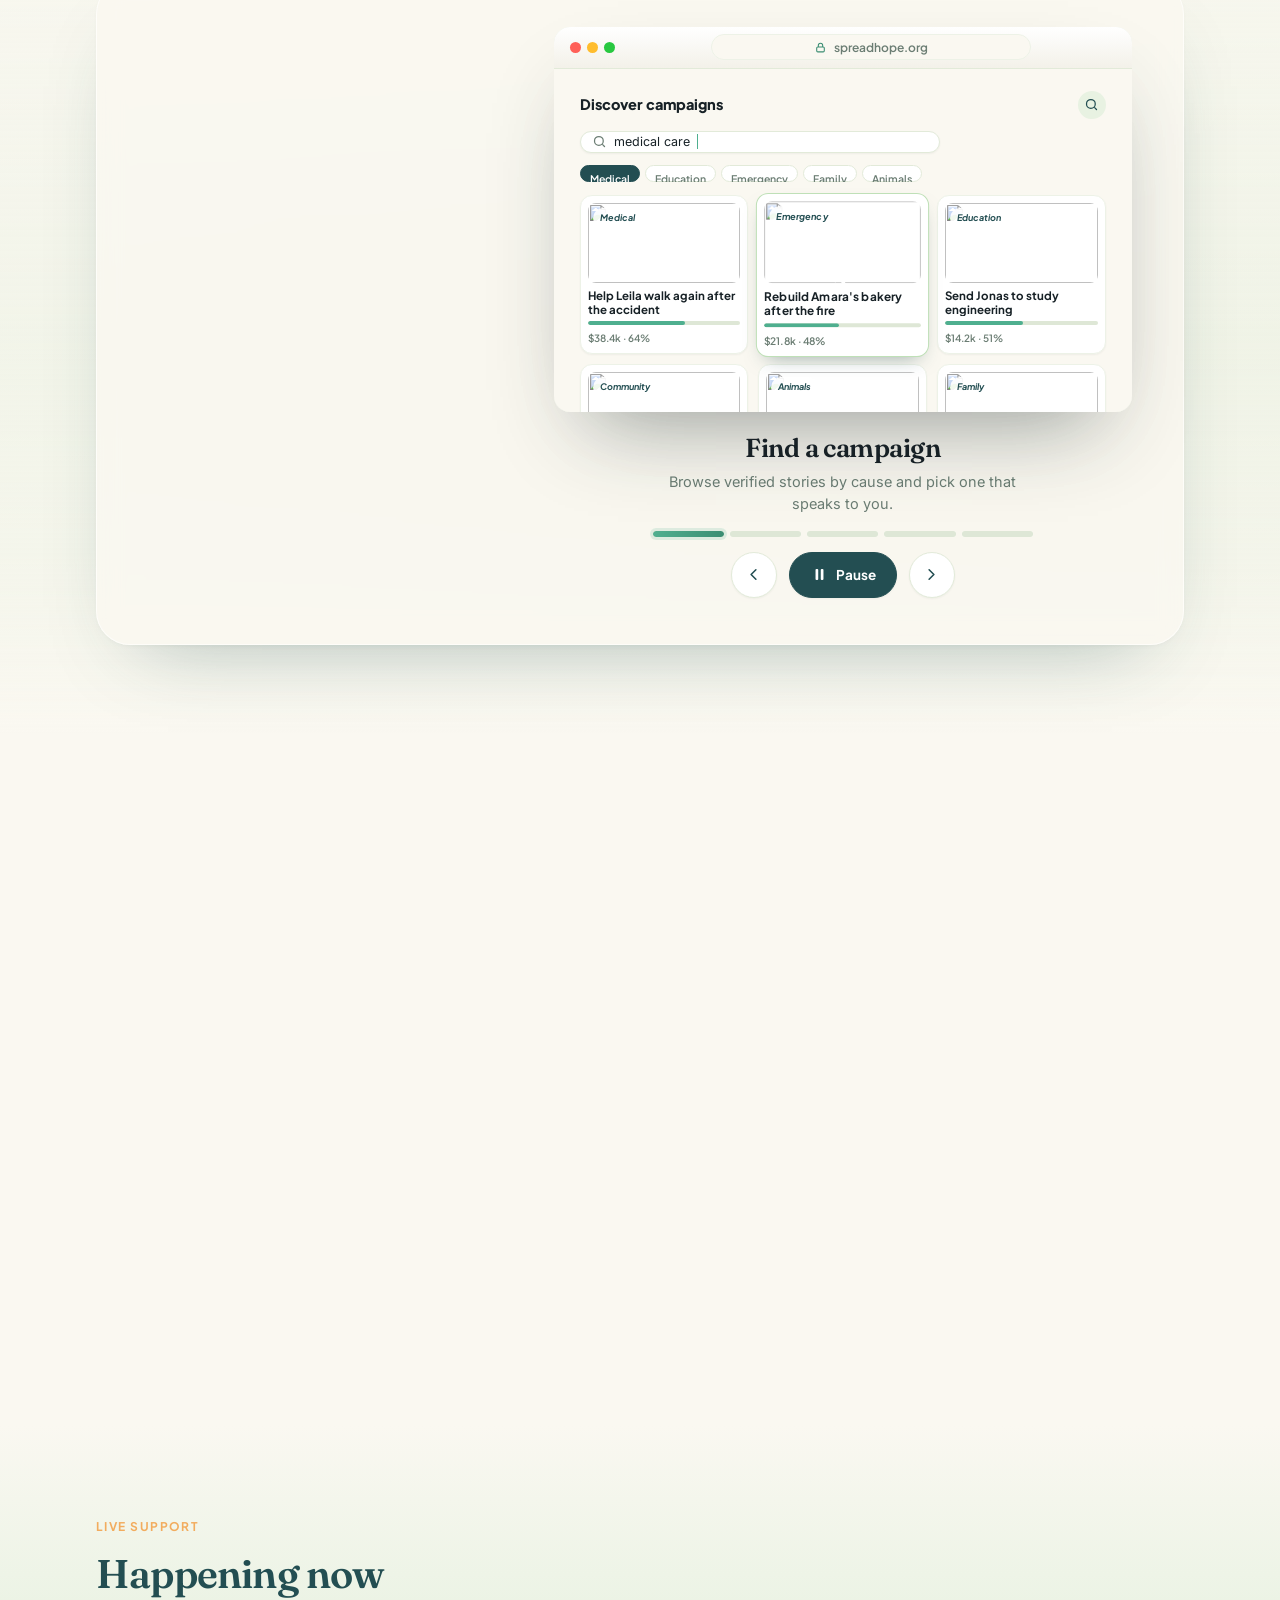
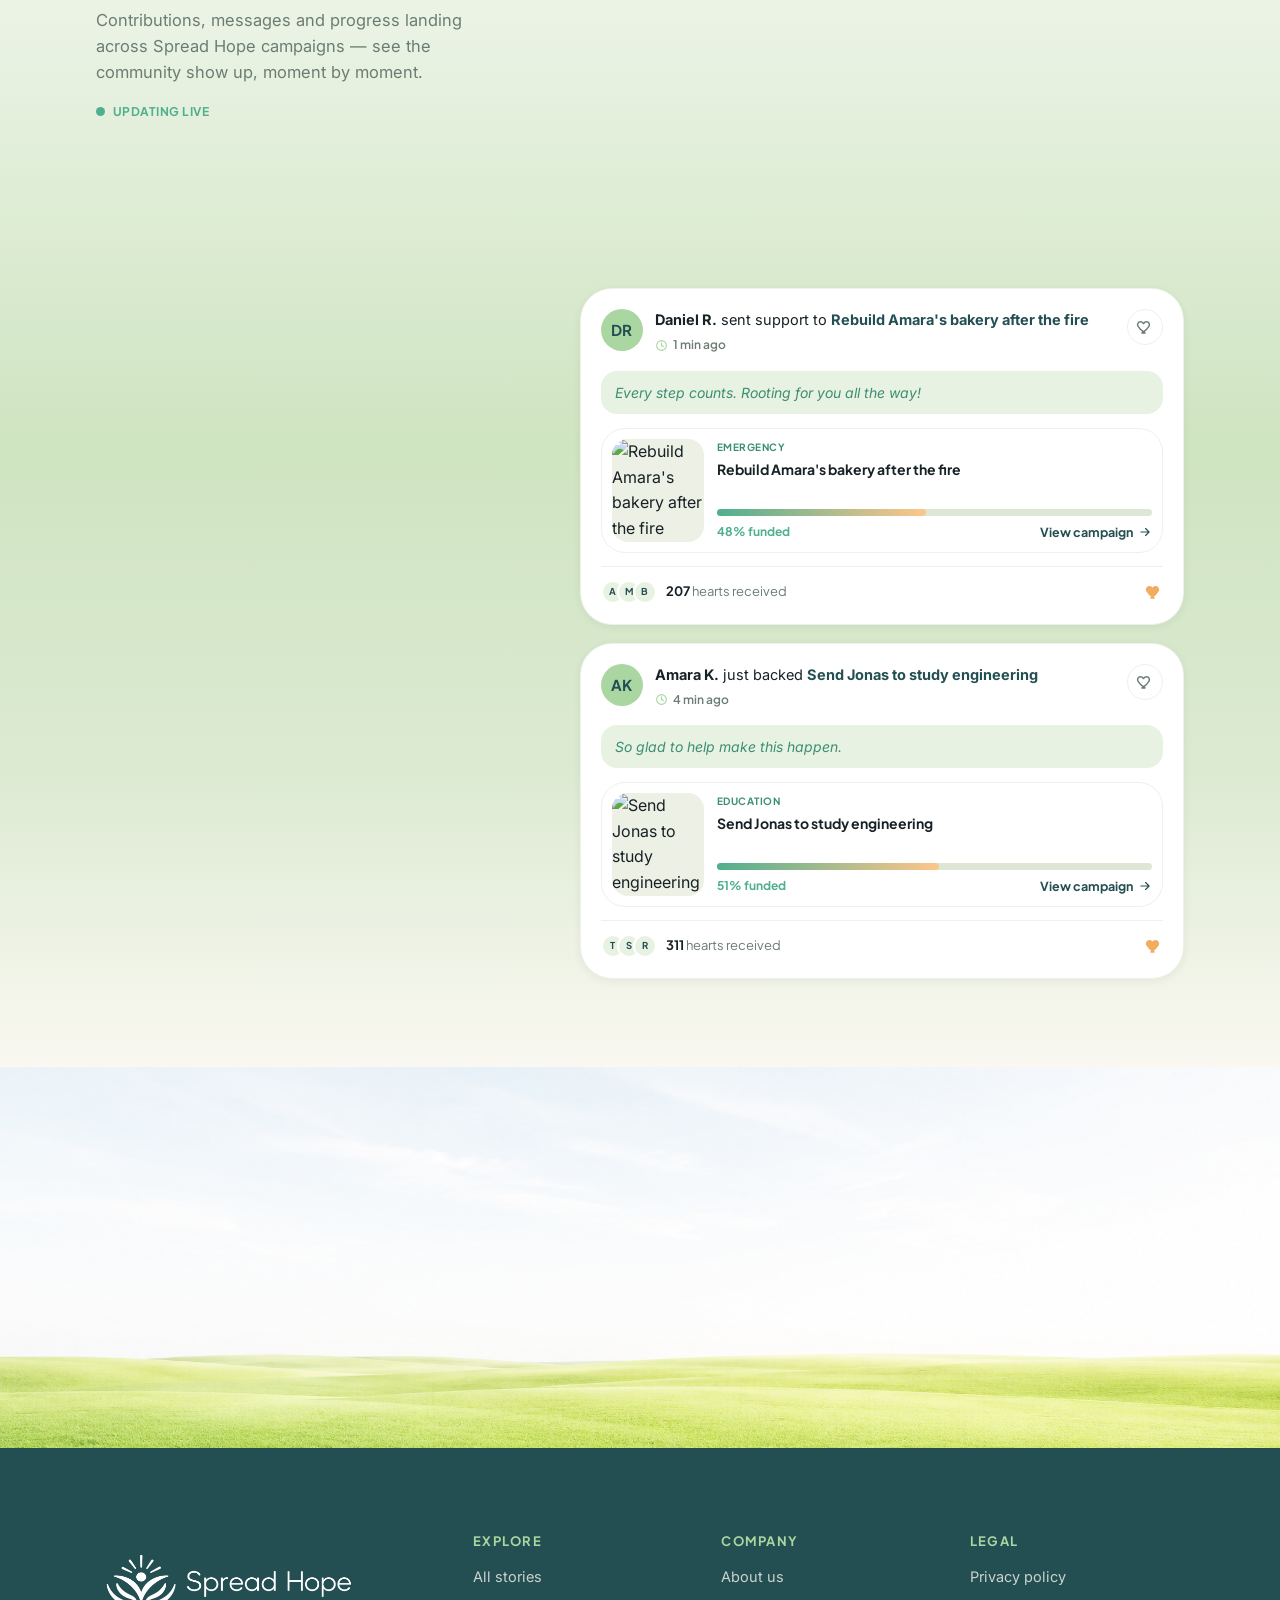
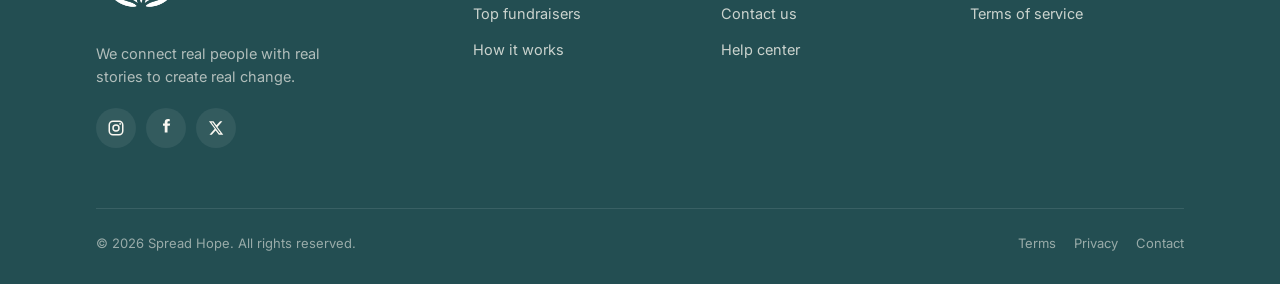
==== commit 8b08d904: "Fix 'How it works' desktop demo: widen device, 2-line description Co-Authored-By: Claude Opus 4.8 <n" ====
--- a/index.html
+++ b/index.html
@@ -10,7 +10,7 @@
 <link rel="preconnect" href="https://fonts.gstatic.com" crossorigin>
 <link rel="preload" as="image" href="assets/img/hero.png">
 <link href="https://fonts.googleapis.com/css2?family=Fraunces:ital,opsz,wght@0,9..144,400;0,9..144,500;0,9..144,600;1,9..144,500;1,9..144,600&family=Plus+Jakarta+Sans:wght@500;600;700;800&family=Inter:wght@400;500;600&display=swap" rel="stylesheet">
-<link rel="stylesheet" href="assets/css/main.css?v=287">
+<link rel="stylesheet" href="assets/css/main.css?v=288">
 </head>
 <body data-page="home">
 
@@ -230,8 +230,8 @@
   </div>
 </section>
 
-<script src="assets/js/data.js?v=287"></script>
-<script src="assets/js/ui.js?v=287"></script>
-<script src="assets/js/app.js?v=287"></script>
+<script src="assets/js/data.js?v=288"></script>
+<script src="assets/js/ui.js?v=288"></script>
+<script src="assets/js/app.js?v=288"></script>
 </body>
 </html>
--- a/assets/css/main.css
+++ b/assets/css/main.css
@@ -4117,7 +4117,7 @@
 /* ---- DESKTOP: browser-window frame + landscape screen layouts ---- */
 @media (min-width: 861px) {
   /* --- inline guided demo: copy on the left, the live animation plays on the right (one card) --- */
-  .hiw-stage { display: grid; grid-template-columns: .9fr 1.1fr; gap: clamp(34px, 4.5vw, 60px); align-items: center;
+  .hiw-stage { display: grid; grid-template-columns: .78fr 1.22fr; gap: clamp(24px, 2.8vw, 42px); align-items: center;
     background: rgba(250,248,241,.82); -webkit-backdrop-filter: blur(12px); backdrop-filter: blur(12px);
     border: 1px solid rgba(255,255,255,.6); border-radius: clamp(22px, 3vw, 34px);
     padding: clamp(32px, 3.6vw, 52px) clamp(34px, 4vw, 58px); box-shadow: 0 34px 80px -44px rgba(35,78,82,.42), 0 2px 10px -5px rgba(35,78,82,.12); }
@@ -4158,7 +4158,7 @@
 
   /* browser window */
   .hiw-device {
-    width: 100%; max-width: 560px; aspect-ratio: 3 / 2; border-radius: 16px; padding: 0;
+    width: 100%; max-width: 640px; aspect-ratio: 3 / 2; border-radius: 16px; padding: 0;
     background: #fff; box-shadow: 0 42px 84px -34px rgba(23,33,38,.45), inset 0 0 0 1px var(--line);
     display: flex; flex-direction: column; overflow: hidden;
   }
@@ -4188,7 +4188,7 @@
   .sc-media { width: 46%; height: auto; }
   .sc-body { padding: 4px 0; justify-content: center; gap: 11px; }
   .sc-title { font-size: 23px; }
-  .sc-desc { font-size: 13.5px; -webkit-line-clamp: 3; }
+  .sc-desc { font-size: 13px; -webkit-line-clamp: 2; }
   .sc-stats b { font-size: 21px; }
   .sc-stats span { font-size: 12.5px; }
   .sc-pct { font-size: 15px; }
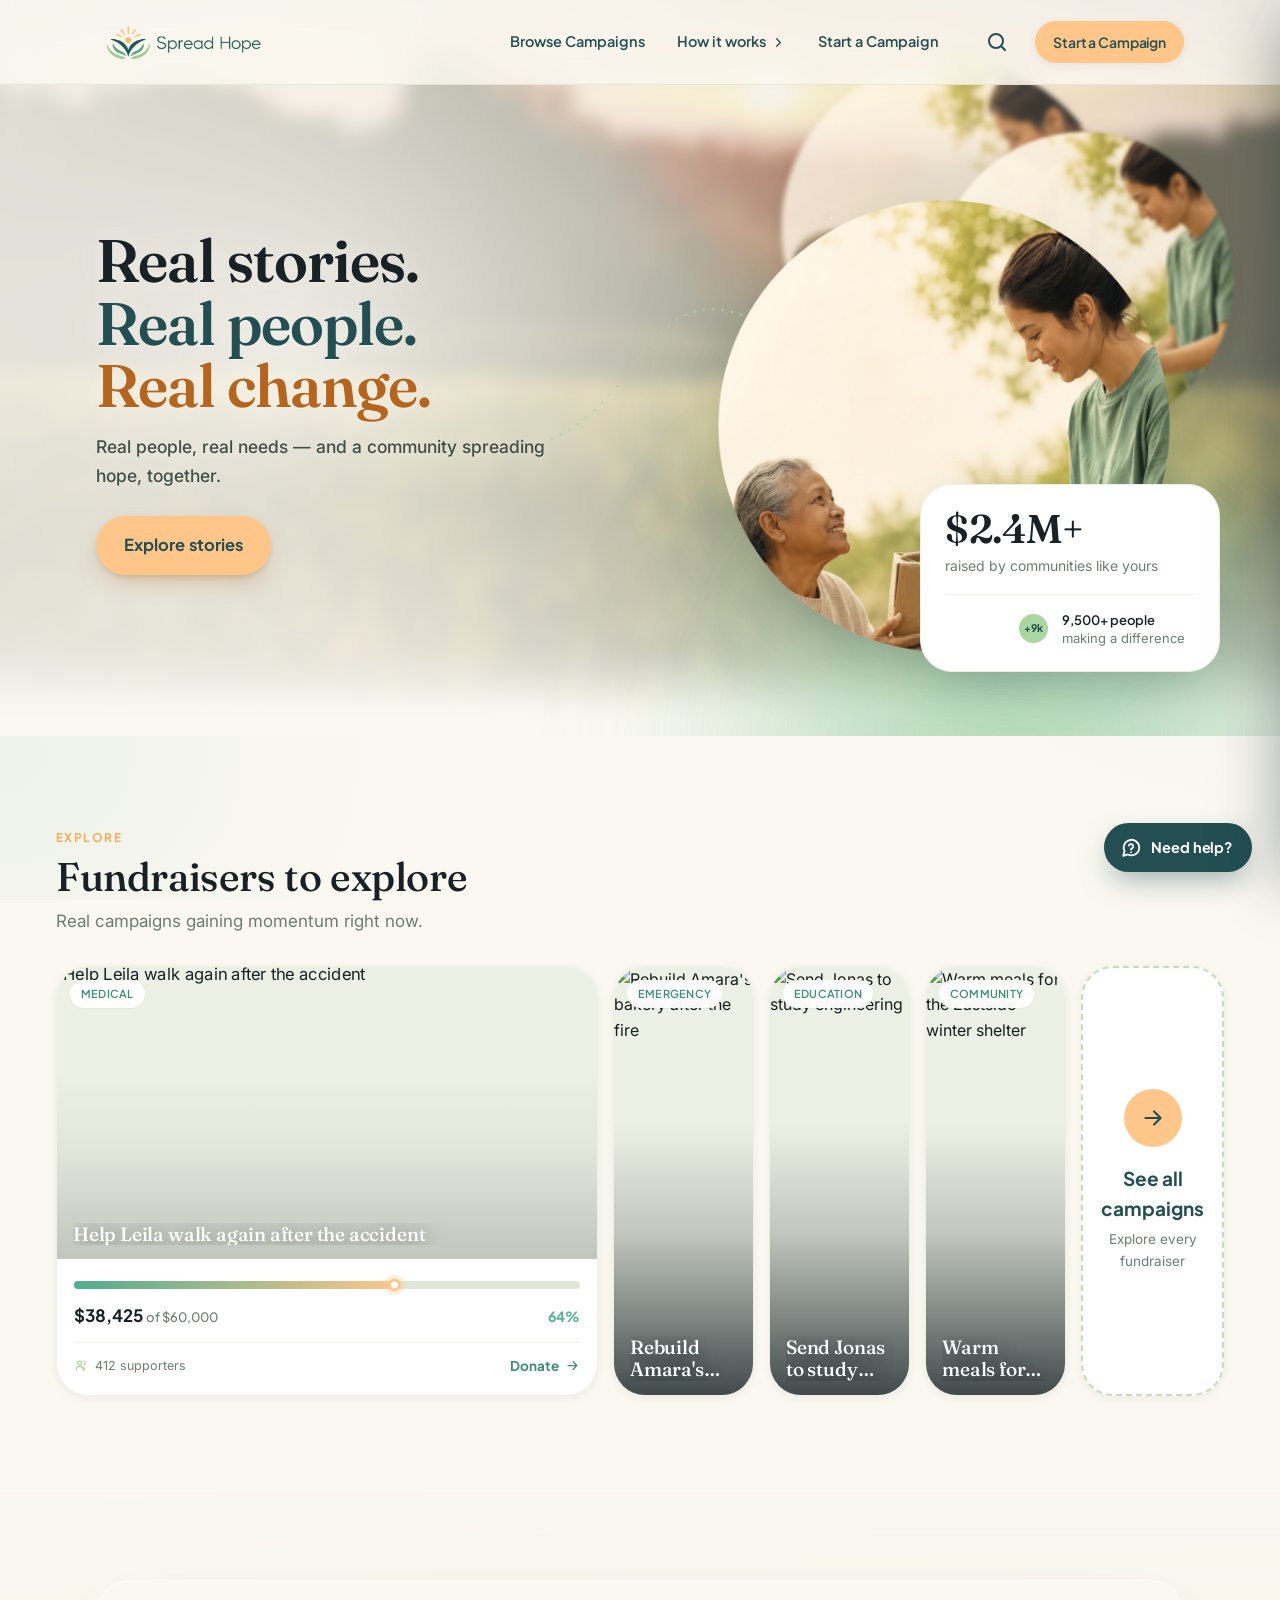
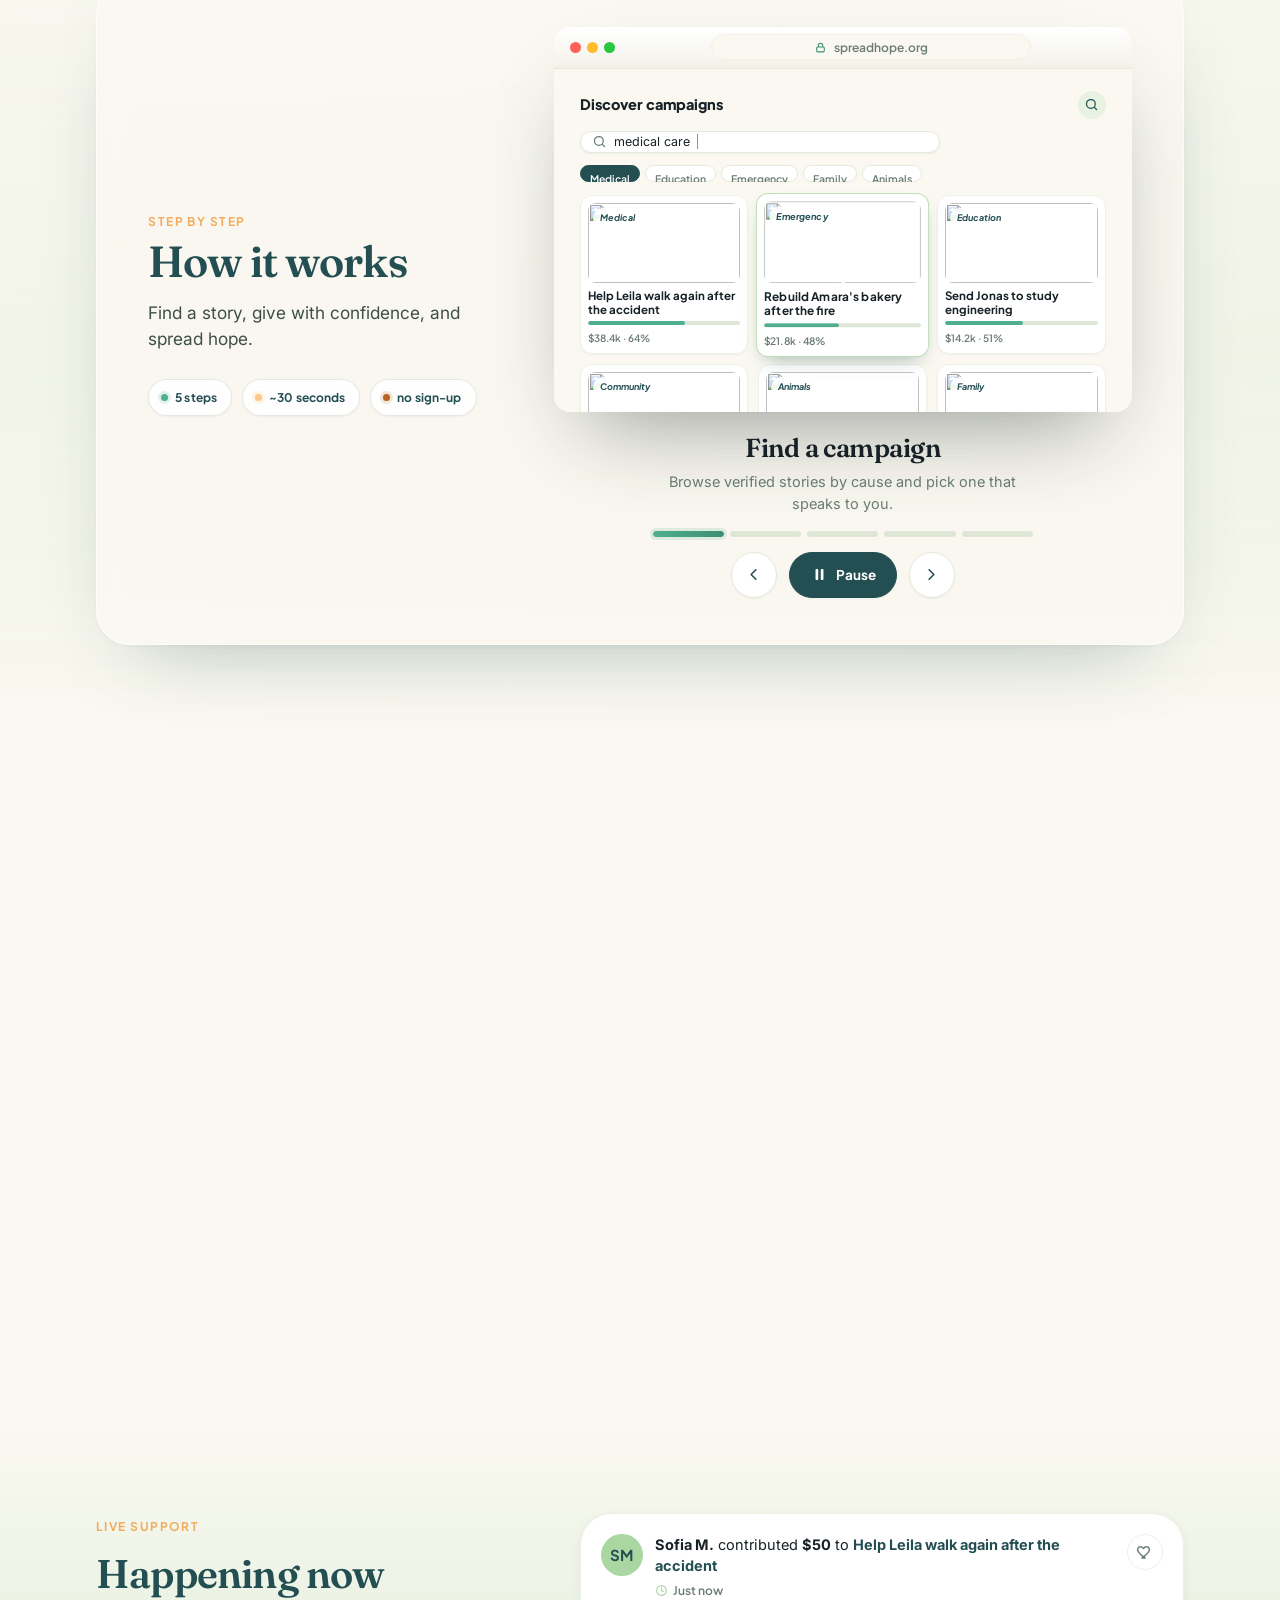
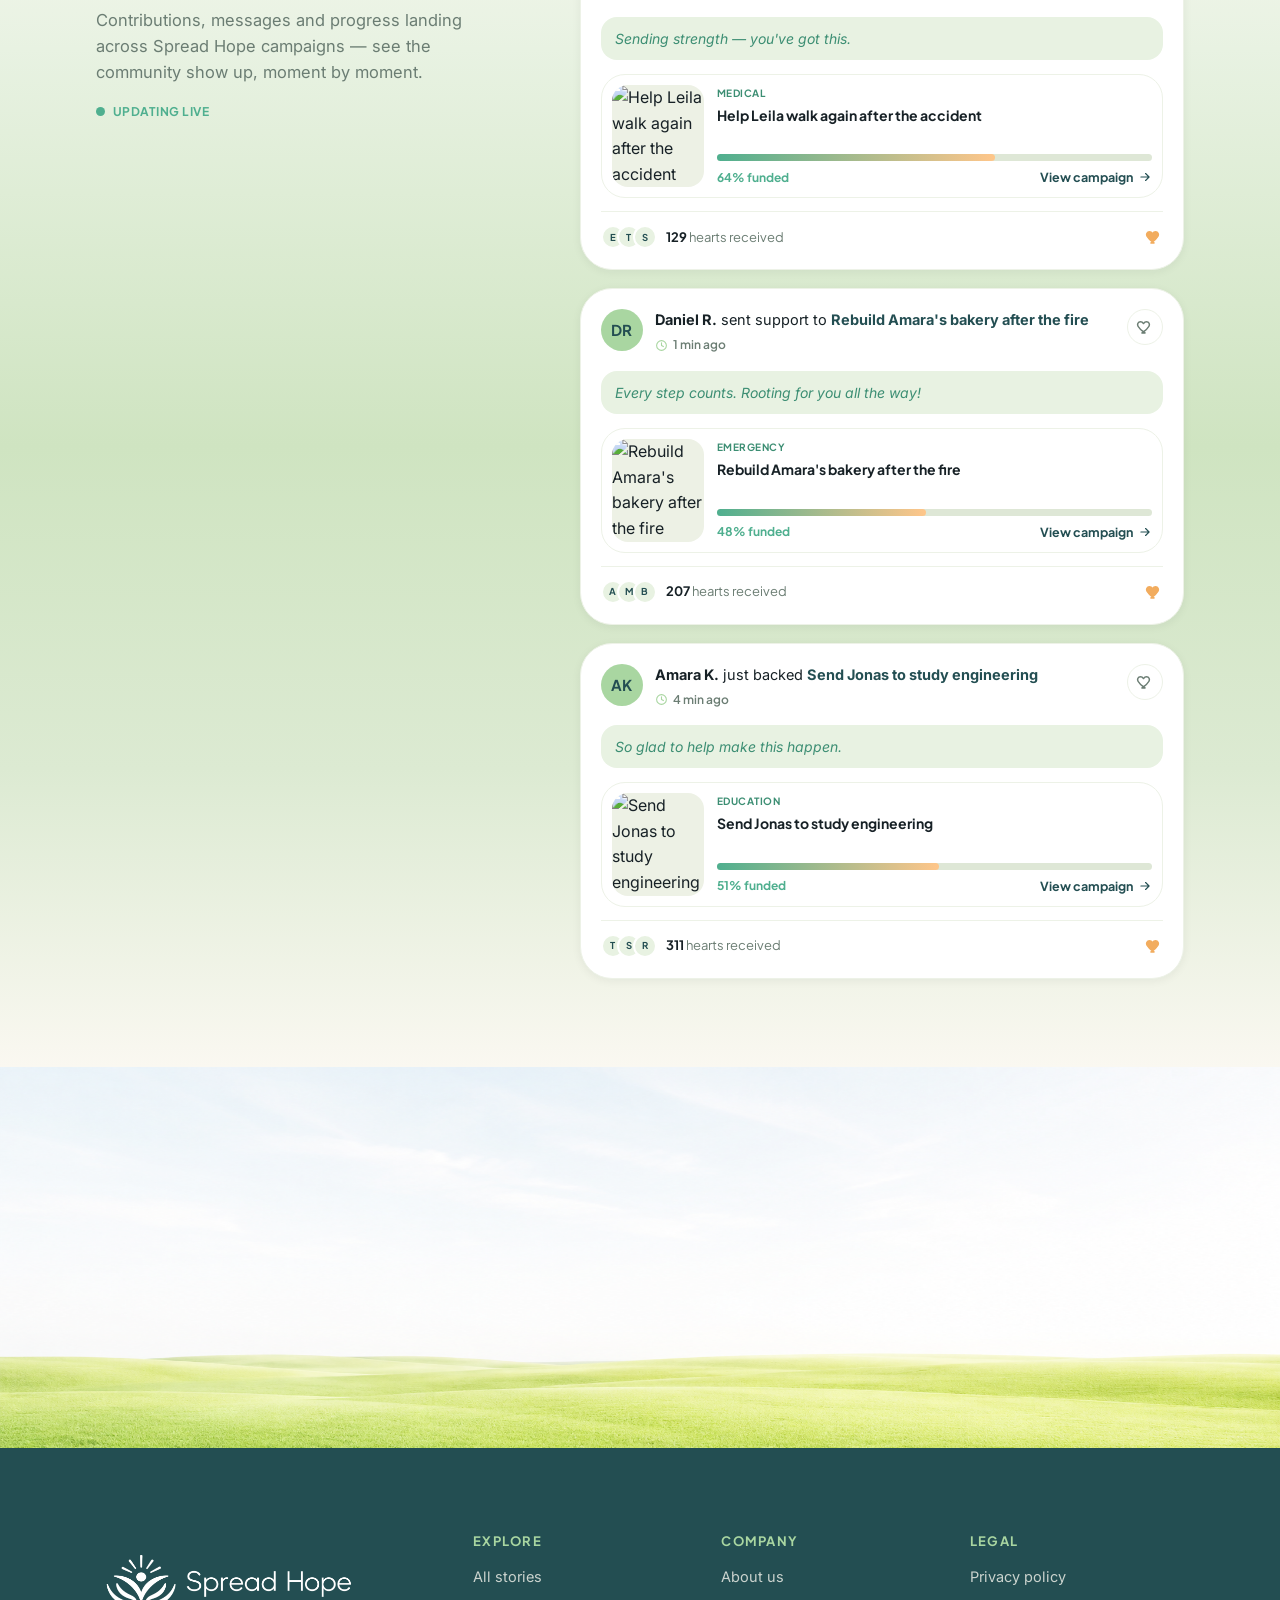
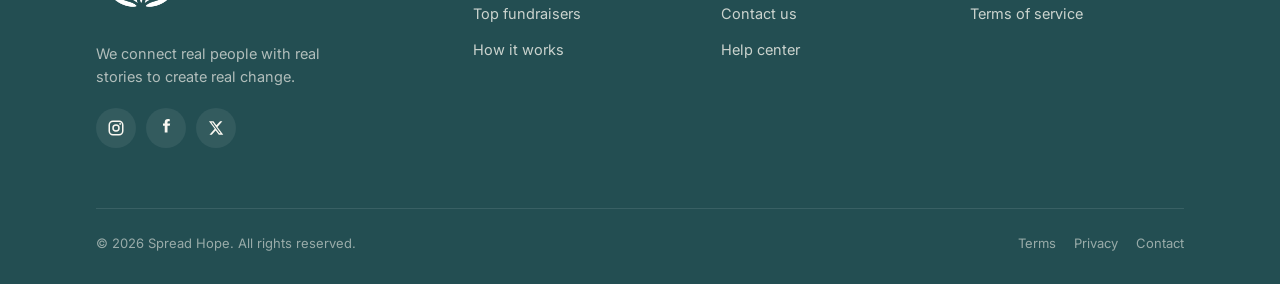
==== commit b3e2630c: "Interactive share section, thank-you redesign, site-wide scroll reveal + fixes - Rebuild campaign sh" ====
--- a/index.html
+++ b/index.html
@@ -10,7 +10,7 @@
 <link rel="preconnect" href="https://fonts.gstatic.com" crossorigin>
 <link rel="preload" as="image" href="assets/img/hero.png">
 <link href="https://fonts.googleapis.com/css2?family=Fraunces:ital,opsz,wght@0,9..144,400;0,9..144,500;0,9..144,600;1,9..144,500;1,9..144,600&family=Plus+Jakarta+Sans:wght@500;600;700;800&family=Inter:wght@400;500;600&display=swap" rel="stylesheet">
-<link rel="stylesheet" href="assets/css/main.css?v=288">
+<link rel="stylesheet" href="assets/css/main.css?v=318">
 </head>
 <body data-page="home">
 
@@ -230,8 +230,8 @@
   </div>
 </section>
 
-<script src="assets/js/data.js?v=288"></script>
-<script src="assets/js/ui.js?v=288"></script>
-<script src="assets/js/app.js?v=288"></script>
+<script src="assets/js/data.js?v=318"></script>
+<script src="assets/js/ui.js?v=318"></script>
+<script src="assets/js/app.js?v=318"></script>
 </body>
 </html>
--- a/assets/css/main.css
+++ b/assets/css/main.css
@@ -1430,14 +1430,27 @@
 /* =====================================================================
    SCROLL REVEAL
    ===================================================================== */
-.reveal { opacity: 0; transform: translateY(26px); transition: opacity .7s var(--ease), transform .7s var(--ease); }
+/* base = fade-up; reusable variants via [data-rv] (pop · scale · slide-left · slide-right · fade) */
+.reveal { opacity: 0; transform: translateY(24px); transition: opacity .55s var(--ease), transform .55s var(--ease); }
 .reveal.in { opacity: 1; transform: none; }
+.reveal[data-rv="up"]         { transform: translateY(24px); }
+.reveal[data-rv="pop"]        { transform: translateY(14px) scale(.965); }
+.reveal[data-rv="scale"]      { transform: scale(.93); }
+.reveal[data-rv="slide-left"] { transform: translateX(-28px); }
+.reveal[data-rv="slide-right"]{ transform: translateX(28px); }
+.reveal[data-rv="fade"]       { transform: none; }
+.reveal[data-rv].in           { transform: none; }
 .reveal[data-delay="1"]{ transition-delay: .08s; }
 .reveal[data-delay="2"]{ transition-delay: .16s; }
 .reveal[data-delay="3"]{ transition-delay: .24s; }
 .reveal[data-delay="4"]{ transition-delay: .32s; }
+/* mobile: a touch more pop presence, still light */
+@media (max-width: 600px) {
+  .reveal[data-rv="pop"]  { transform: translateY(18px) scale(.95); }
+  .reveal[data-rv="scale"]{ transform: scale(.92); }
+}
 @media (prefers-reduced-motion: reduce) {
-  .reveal { opacity: 1 !important; transform: none !important; }
+  .reveal, .reveal[data-rv] { opacity: 1 !important; transform: none !important; transition: none !important; }
 }
 
 /* =====================================================================
@@ -1917,9 +1930,10 @@
 .dn2-hero-cap h1 { font-family: var(--font-display); font-weight: 600; font-size: clamp(20px, 5vw, 25px); line-height: 1.16; letter-spacing: -.01em; color: #fff; margin: 0; text-shadow: 0 2px 16px rgba(0,0,0,.45); }
 .dn2-sumbody { padding: clamp(18px, 3.2vw, 24px); }
 .dn2-progress { margin: 0; }
-.dn2-raised-top { display: flex; align-items: baseline; justify-content: space-between; gap: 12px; }
+.dn2-raised-top { display: flex; align-items: center; justify-content: space-between; gap: 12px; }
+.dn2-raised-left { min-width: 0; }
 .dn2-amt { font-family: var(--font-display); font-weight: 600; font-size: clamp(25px, 6vw, 31px); color: var(--deep-meadow); line-height: 1; }
-.dn2-pct { font-family: var(--font-head); font-weight: 800; font-size: clamp(16px, 4vw, 19px); color: var(--fresh-green); flex: none; }
+.dn2-pct { font-family: var(--font-head); font-weight: 800; font-size: clamp(18px, 4.4vw, 22px); color: var(--fresh-green); flex: none; }
 .dn2-goal { font-size: 13px; color: var(--text-2); margin-top: 6px; }
 .dn2-goal b { font-weight: 700; color: var(--muted-green-gray); }
 .dn2-bar { margin-top: 13px; }
@@ -1931,7 +1945,7 @@
 /* amount picker — tighter, calmer grid */
 .dn2-h { font-family: var(--font-display); font-weight: 600; font-size: clamp(20px, 4.6vw, 24px); color: var(--deep-meadow); margin: 0 0 15px; }
 .dn2-amounts { display: grid; grid-template-columns: repeat(3, 1fr); gap: 8px; }
-.dn2-opt { position: relative; padding: 15px 8px; border-radius: var(--r-md); background: var(--cream-base); border: 1.5px solid var(--line-soft); font-family: var(--font-head); font-weight: 700; font-size: 16.5px; color: var(--ink); cursor: pointer; transition: border-color .18s, background .18s, color .18s; }
+.dn2-opt { position: relative; padding: 15px 8px; border-radius: var(--r-md); background: var(--cream-base); border: 1.5px solid var(--line-soft); font-family: var(--font-head); font-weight: 700; font-size: 18px; color: var(--ink); cursor: pointer; transition: border-color .18s, background .18s, color .18s; }
 .dn2-opt:hover { border-color: var(--sage-mist); background: var(--sage-wash); }
 .dn2-suggested { border-color: var(--warm-sun); }
 .dn2-opt.sel { border-color: var(--deep-meadow); background: var(--sage-wash); color: var(--deep-meadow); box-shadow: 0 0 0 2.5px rgba(35,78,82,.12); }
@@ -2239,7 +2253,7 @@
 .review-block h4 button { font-size: 12px; color: var(--harbor-teal); text-transform: none; letter-spacing: 0; }
 .review-row { display: flex; justify-content: space-between; gap: 14px; padding: 7px 0; font-size: 15px; }
 .review-row .k { color: var(--text-2); }
-.review-row .v { font-family: var(--font-head); font-weight: 600; text-align: right; }
+.review-row .v { font-family: var(--font-head); font-weight: 600; text-align: right; min-width: 0; overflow-wrap: anywhere; word-break: break-word; }
 
 .wizard-nav { display: flex; gap: 12px; margin-top: 30px; }
 .wizard-nav .btn-ghost { margin-right: auto; }
@@ -2267,6 +2281,9 @@
 }
 .confirm-check svg { width: 40px; height: 40px; }
 .confirm-check.celebrate { background: var(--coral-wash); color: var(--amber-deep); }
+/* thank-you — campaign cover, full-bleed to the card's top edge (only top corners rounded) */
+.ty-cover { margin: calc(-1 * clamp(16px, 2.8vw, 22px)) calc(-1 * clamp(34px, 5vw, 56px)) clamp(20px, 3.6vw, 26px); border-radius: var(--r-xl) var(--r-xl) 0 0; overflow: hidden; aspect-ratio: 16 / 9; background: var(--soft-sand); }
+.ty-cover img { width: 100%; height: 100%; object-fit: cover; display: block; }
 
 /* ===== "Spread hope" donation → thank-you light animation ===== */
 /* button micro feedback */
@@ -2353,18 +2370,21 @@
 .share-btns a:hover { background: var(--sage-soft); transform: translateY(-2px); }
 .share-btns a svg { width: 20px; height: 20px; }
 .confirm-acts { display: flex; gap: 12px; justify-content: center; flex-wrap: wrap; }
-/* thank-you — minimal confirmation layout */
-body[data-page="thankyou"] .confirm-check.celebrate { background: var(--fresh-green); color: #fff; box-shadow: 0 14px 30px -12px rgba(35,78,82,.45); }
-.ty-badge { display: inline-block; font-family: var(--font-head); font-weight: 700; font-size: 11.5px; letter-spacing: .15em; text-transform: uppercase; color: var(--muted-green-gray); background: var(--sage-wash); padding: 7px 16px; border-radius: var(--r-pill); margin-bottom: 22px; }
-.ty-amount-pill { display: inline-block; font-family: var(--font-head); font-weight: 700; font-size: 16.5px; color: var(--deep-meadow); background: #fff; padding: 11px 26px; border-radius: var(--r-pill); box-shadow: var(--sh-sm); margin: 2px 0 22px; }
-body[data-page="thankyou"] .confirm-acts .btn { min-width: 264px; }
-.ty-links { display: flex; align-items: center; justify-content: center; gap: 8px; margin-top: 20px; font-family: var(--font-head); font-weight: 600; font-size: 13.5px; }
-.ty-links a { color: var(--muted-green-gray); transition: color .2s; white-space: nowrap; }
-.ty-links a:hover { color: var(--deep-meadow); }
+/* thank-you — minimal confirmation layout: cover → check → badge → title → amount → text → action */
+body[data-page="thankyou"] .confirm-card { padding-top: clamp(16px, 2.8vw, 22px); }
+.ty-badge { display: inline-block; font-family: var(--font-head); font-weight: 700; font-size: 11.5px; letter-spacing: .15em; text-transform: uppercase; color: var(--muted-green-gray); background: var(--sage-wash); padding: 7px 16px; border-radius: var(--r-pill); margin-bottom: 15px; }
+body[data-page="thankyou"] .confirm-card h1 { font-size: clamp(23px, 3.2vw, 30px); margin-bottom: 14px; }
+.ty-amount-pill { display: inline-block; font-family: var(--font-head); font-weight: 700; font-size: 16.5px; color: var(--deep-meadow); background: #fff; padding: 11px 26px; border-radius: var(--r-pill); box-shadow: var(--sh-sm); margin: 0 0 16px; }
+body[data-page="thankyou"] .confirm-card > p { font-size: 15.5px; margin: 0 auto 22px; }
+body[data-page="thankyou"] .confirm-acts .btn { min-width: 240px; }
+.ty-links { display: flex; align-items: center; justify-content: center; gap: 9px; margin-top: 20px; font-family: var(--font-head); font-weight: 600; font-size: 12.5px; }
+.ty-links a { color: var(--muted-green-gray); opacity: .85; transition: color .2s, opacity .2s; white-space: nowrap; }
+.ty-links a:hover { color: var(--deep-meadow); opacity: 1; }
 .ty-links .ty-dot { color: var(--line); }
 /* phones: trim the card's side padding so the layout uses the full width like the reference (keeps the links on one line) */
 @media (max-width: 600px) {
   body[data-page="thankyou"] .confirm-card { padding-left: 22px; padding-right: 22px; }
+  .ty-cover { margin-left: -22px; margin-right: -22px; }
 }
 
 /* =====================================================================
@@ -3248,85 +3268,251 @@
 .cd-org-trust svg { width: 17px; height: 17px; color: var(--sage-light); flex: none; }
 
 /* organizer + beneficiary card — compact & premium: tight header, small chips, slim trust row */
-.cd-trust { background: var(--cream-2); border: 1px solid var(--line-soft); border-radius: var(--r-xl); padding: clamp(18px, 2.8vw, 24px); box-shadow: 0 16px 36px -30px rgba(35,78,82,.3), var(--sh-xs); }
-.cd-trust-lbl { display: block; text-transform: uppercase; letter-spacing: .13em; font-family: var(--font-head); font-weight: 700; font-size: 10.5px; color: var(--muted-green-gray); margin-bottom: 13px; }
-/* header */
-.cd-trust-head { display: flex; align-items: center; gap: 13px; }
-.cd-trust-av { width: 50px; height: 50px; border-radius: 50%; object-fit: cover; flex: none; background: var(--sage-mist); box-shadow: 0 0 0 3px var(--cream-base), 0 0 0 4px var(--line-soft); }
+.cd-trust { background: var(--cream-2); border: 1px solid var(--line-soft); border-radius: var(--r-xl); padding: clamp(16px, 2.4vw, 20px); box-shadow: 0 16px 36px -30px rgba(35,78,82,.3), var(--sh-xs); }
+.cd-trust-lbl { display: block; text-transform: uppercase; letter-spacing: .13em; font-family: var(--font-head); font-weight: 700; font-size: 10.5px; color: var(--muted-green-gray); margin-bottom: 14px; }
+/* header — vertical profile: big avatar, name + relation below */
+.cd-trust-org { display: flex; flex-direction: column; align-items: center; text-align: center; }
+.cd-trust-head { display: flex; flex-direction: column; align-items: center; gap: 11px; }
+.cd-trust-av { width: 76px; height: 76px; border-radius: 50%; object-fit: cover; flex: none; background: var(--sage-mist); box-shadow: 0 0 0 3px var(--cream-base), 0 0 0 5px var(--line-soft); }
 .cd-trust-id { min-width: 0; }
-.cd-trust-name { display: flex; align-items: center; gap: 7px; font-family: var(--font-head); font-weight: 800; font-size: clamp(17px, 1.9vw, 19px); line-height: 1.14; letter-spacing: -.01em; color: var(--ink); }
-.cd-trust-vf { display: inline-grid; place-items: center; width: 17px; height: 17px; border-radius: 50%; background: var(--fresh-green); color: #fff; flex: none; box-shadow: 0 2px 5px -1px rgba(79,175,143,.5); }
+.cd-trust-name { display: flex; align-items: center; justify-content: center; gap: 7px; font-family: var(--font-head); font-weight: 800; font-size: clamp(18px, 2vw, 21px); line-height: 1.14; letter-spacing: -.01em; color: var(--ink); }
+.cd-trust-vf { display: inline-grid; place-items: center; width: 18px; height: 18px; border-radius: 50%; background: var(--fresh-green); color: #fff; flex: none; box-shadow: 0 2px 5px -1px rgba(79,175,143,.5); }
 .cd-trust-vf svg { width: 11px; height: 11px; }
-.cd-trust-rel { font-family: var(--font-head); font-weight: 500; font-size: 12.5px; color: var(--muted-green-gray); margin-top: 3px; }
+.cd-trust-rel { font-family: var(--font-head); font-weight: 500; font-size: 12.5px; color: var(--muted-green-gray); margin-top: 4px; }
 /* grouped metadata chips — smaller */
 .cd-trust-meta { display: flex; flex-wrap: wrap; gap: 7px; margin-top: 13px; }
 .cd-trust-chip { display: inline-flex; align-items: center; gap: 6px; padding: 5px 11px 5px 9px; border-radius: var(--r-pill); background: var(--soft-sand); font-family: var(--font-head); font-weight: 600; font-size: 11.5px; color: var(--deep-meadow); }
 .cd-trust-chip svg { width: 13px; height: 13px; color: var(--muted-green-gray); flex: none; }
 /* trust / protection — slim row, not a big band */
-.cd-trust-protect { display: flex; align-items: center; gap: 10px; margin-top: 13px; padding: 9px 12px; border-radius: var(--r-md); background: var(--sage-wash); border: 1px solid rgba(79,175,143,.18); }
-.cd-trust-protect-ic { display: grid; place-items: center; width: 30px; height: 30px; border-radius: 50%; background: #fff; color: var(--fresh-green); flex: none; box-shadow: var(--sh-xs); }
-.cd-trust-protect-ic svg { width: 16px; height: 16px; }
+.cd-trust-protect { display: flex; align-items: center; gap: 10px; margin-top: 10px; padding: 8px 11px; border-radius: var(--r-md); background: var(--sage-wash); border: 1px solid rgba(79,175,143,.18); }
+.cd-trust-protect-ic { display: grid; place-items: center; width: 28px; height: 28px; border-radius: 50%; background: #fff; color: var(--fresh-green); flex: none; box-shadow: var(--sh-xs); }
+.cd-trust-protect-ic svg { width: 15px; height: 15px; }
 .cd-trust-protect-tx b { display: block; font-family: var(--font-head); font-weight: 700; font-size: 12.5px; color: var(--deep-meadow); line-height: 1.2; }
 .cd-trust-protect-tx span { display: block; font-size: 11px; color: var(--muted-green-gray); margin-top: 1px; }
+/* right-top — donation protected + trust / context info rows */
+.cd-trust-info { margin-top: 13px; padding-top: 13px; border-top: 1px solid var(--line-soft); }
+.cd-trust-info .cd-trust-protect { margin-top: 0; margin-bottom: 14px; }
+.cd-trust-info-h { display: block; text-transform: uppercase; letter-spacing: .11em; font-family: var(--font-head); font-weight: 700; font-size: 10.5px; color: var(--muted-green-gray); margin-bottom: 11px; }
+.cd-trust-rows { list-style: none; margin: 0; padding: 0; display: flex; flex-direction: column; gap: 11px; }
+.cd-trust-rows li { display: flex; align-items: flex-start; gap: 10px; }
+.cd-trust-row-ic { display: grid; place-items: center; width: 26px; height: 26px; border-radius: 8px; background: var(--sage-wash); color: var(--fresh-green); flex: none; }
+.cd-trust-row-ic svg { width: 15px; height: 15px; }
+.cd-trust-rows b { display: block; font-family: var(--font-head); font-weight: 700; font-size: 12.5px; color: var(--ink); line-height: 1.25; }
+.cd-trust-rows li > div > span { display: block; font-size: 11.5px; color: var(--muted-green-gray); line-height: 1.45; margin-top: 1px; }
 /* foot — discreet report + fine print */
-.cd-trust-foot { margin-top: 14px; padding-top: 12px; border-top: 1px solid var(--line-soft); }
+.cd-trust-foot { margin-top: 13px; padding-top: 12px; border-top: 1px solid var(--line-soft); }
 .cd-trust-report { display: inline-flex; align-items: center; gap: 7px; font-family: var(--font-head); font-weight: 600; font-size: 12.5px; color: var(--muted-green-gray); transition: color .2s; }
 .cd-trust-report:hover { color: var(--amber-deep); }
 .cd-trust-report svg { width: 15px; height: 15px; flex: none; }
-.cd-trust-note { margin: 9px 0 0; color: var(--muted-green-gray); font-size: 11px; line-height: 1.6; opacity: .8; }
+.cd-trust-note { margin: 7px 0 0; color: var(--muted-green-gray); font-size: 11px; line-height: 1.55; opacity: .8; }
 @media (min-width: 861px) {
-  .cd-trust { padding: clamp(22px, 2vw, 28px); }
-  .cd-trust-head { gap: 14px; }
-  .cd-trust-av { width: 54px; height: 54px; }
-}
-
-/* "Sharing helps more than you think" — promo with fanned mini-cards + social share */
-.cd-sharemore { background: var(--cream-2); border: 1px solid var(--line-soft); border-radius: var(--r-xl); padding: clamp(26px, 6vw, 36px) clamp(18px, 5vw, 30px); box-shadow: var(--sh-sm); text-align: center; }
-.cd-sm-grid { display: flex; flex-direction: column; align-items: center; gap: 26px; }
-.cd-sm-copy h2 { font-family: var(--font-display); font-weight: 600; font-size: clamp(21px, 5.4vw, 26px); color: var(--deep-meadow); margin-bottom: 8px; }
-.cd-sm-copy p { color: var(--text-2); font-size: 14.5px; line-height: 1.55; max-width: 40ch; margin: 0 auto; }
-.cd-sm-copy p b { color: var(--deep-meadow); }
-/* fanned stack */
-.cd-sm-fan { position: relative; width: min(280px, 86vw); height: 296px; margin: 6px auto 4px; }
-.cd-sm-mini { position: absolute; top: 0; left: 50%; width: 210px; transform: translateX(-50%); background: var(--cream-base); border: 1px solid var(--line-soft); border-radius: var(--r-lg); box-shadow: var(--sh-md); overflow: hidden; }
-.cd-sm-fan .cd-sm-mini:nth-child(1) { transform: translateX(-50%) translateX(-44px) rotate(-9deg); filter: brightness(.95); z-index: 1; }
-.cd-sm-fan .cd-sm-mini:nth-child(2) { transform: translateX(-50%) translateX(44px) rotate(9deg); filter: brightness(.95); z-index: 1; }
-.cd-sm-mini-front { z-index: 3; box-shadow: 0 26px 50px -20px rgba(23,33,38,.42); }
-.cd-sm-mini-img { aspect-ratio: 16 / 10; overflow: hidden; background: var(--soft-sand); }
-.cd-sm-mini-img img { width: 100%; height: 100%; object-fit: cover; }
-.cd-sm-mini-body { padding: 12px 14px 14px; text-align: left; }
-.cd-sm-mini-t { font-family: var(--font-head); font-weight: 700; font-size: 13.5px; color: var(--ink); line-height: 1.25; display: -webkit-box; -webkit-line-clamp: 2; -webkit-box-orient: vertical; overflow: hidden; }
-.cd-sm-mini-by { font-size: 11.5px; color: var(--text-2); margin-top: 3px; }
-.cd-sm-mini-nums { display: flex; align-items: baseline; gap: 5px; margin: 9px 0 7px; font-size: 12px; color: var(--text-2); }
-.cd-sm-mini-nums b { font-family: var(--font-head); font-weight: 800; font-size: 15px; color: var(--ink); }
-.cd-sm-mini-nums em { margin-left: auto; font-style: normal; font-family: var(--font-head); font-weight: 700; color: var(--fresh-green); }
-.cd-sm-mini .careflow { margin-bottom: 0; }
-.cd-sm-donate { display: block; margin-top: 11px; text-align: center; padding: 9px; border-radius: var(--r-pill); background: var(--warm-sun); color: var(--deep-meadow); font-family: var(--font-head); font-weight: 700; font-size: 13px; }
-.cd-sm-donate svg { width: 15px; height: 15px; vertical-align: -2px; }
-/* social row (labels under each — mobile) */
-.cd-sm-social { display: flex; justify-content: center; flex-wrap: wrap; gap: 16px; margin-top: 4px; }
-.cd-sm-sbtn { display: flex; flex-direction: column; align-items: center; gap: 7px; background: none; border: none; cursor: pointer; }
-.cd-sm-ic { width: 50px; height: 50px; border-radius: 50%; background: var(--soft-sand); color: var(--deep-meadow); display: grid; place-items: center; box-shadow: var(--sh-xs); transition: background .2s var(--ease), color .2s, transform .2s var(--ease); }
-.cd-sm-sbtn:hover .cd-sm-ic { background: var(--sage-soft); transform: translateY(-2px); }
-.cd-sm-ic svg { width: 22px; height: 22px; }
-.cd-sm-sbtn i { font-style: normal; font-family: var(--font-head); font-weight: 600; font-size: 11.5px; color: var(--muted-green-gray); }
+  .cd-trust { display: grid; grid-template-columns: minmax(0, 0.8fr) minmax(0, 1.2fr); grid-template-rows: auto 1fr; column-gap: clamp(22px, 2.4vw, 34px); row-gap: 14px; padding: clamp(18px, 1.8vw, 24px); align-items: start; }
+  .cd-trust-org { grid-column: 1; grid-row: 1 / 3; align-self: stretch; justify-content: center; padding-right: clamp(20px, 2.2vw, 30px); border-right: 1px solid var(--line-soft); }
+  .cd-trust-av { width: 88px; height: 88px; }
+  .cd-trust-info { grid-column: 2; grid-row: 1; margin-top: 0; padding-top: 0; border-top: none; }
+  .cd-trust-foot { grid-column: 2; grid-row: 2; align-self: end; margin-top: 0; }
+}
+/* mobile — drop the "why you can give with confidence" rows, keep donation protected + report */
+@media (max-width: 860px) {
+  .cd-trust-info-h, .cd-trust-rows { display: none; }
+  .cd-trust-info .cd-trust-protect { margin-bottom: 0; justify-content: center; padding: 12px 14px; }
+  .cd-trust-protect-tx b { font-size: 15px; }
+}
+
+/* ===== Share lab — interactive channel picker with animated previews ===== */
+.share-lab { background: var(--cream-2); border: 1px solid var(--line-soft); border-radius: var(--r-xl); padding: clamp(24px, 5.5vw, 40px) clamp(18px, 5vw, 34px); box-shadow: var(--sh-sm); }
+.share-lab-head { text-align: center; margin-bottom: clamp(20px, 3vw, 26px); }
+.share-lab-head h2 { font-family: var(--font-display); font-weight: 600; font-size: clamp(21px, 5vw, 28px); color: var(--deep-meadow); margin-bottom: 8px; }
+.share-lab-head p { color: var(--text-2); font-size: 14.5px; line-height: 1.5; max-width: 42ch; margin: 0 auto; }
+.share-lab-body { display: flex; flex-direction: column; gap: clamp(18px, 3vw, 24px); }
+/* channel chips */
+.share-lab-rail { display: flex; flex-wrap: wrap; justify-content: center; gap: 9px; }
+.share-chip { display: inline-flex; align-items: center; gap: 8px; padding: 9px 14px; border-radius: var(--r-pill); background: var(--soft-sand); border: 1.5px solid transparent; color: var(--muted-green-gray); font-family: var(--font-head); font-weight: 600; font-size: 13px; cursor: pointer; transition: transform .28s var(--ease), background .25s, color .25s, box-shadow .3s, border-color .25s; }
+.share-chip i { font-style: normal; }
+.share-chip-ic { display: grid; place-items: center; width: 20px; height: 20px; flex: none; }
+.share-chip-ic svg { width: 18px; height: 18px; }
+.share-chip:hover { background: var(--sage-wash); color: var(--deep-meadow); }
+.share-chip.is-active { background: var(--deep-meadow); color: #fff; border-color: var(--deep-meadow); transform: scale(1.06); box-shadow: 0 10px 22px -12px rgba(35,78,82,.6), 0 0 0 4px rgba(79,175,143,.18); }
+/* preview view = framed stage (auto-sized to the active scene) + per-channel CTA */
+.share-lab-view { display: flex; flex-direction: column; align-items: center; gap: clamp(14px, 2.4vw, 18px); }
+.share-lab-stage { position: relative; width: 100%; max-width: 440px; height: clamp(306px, 84vw, 322px); border-radius: var(--r-lg); background: linear-gradient(160deg, var(--sage-wash), var(--soft-sand)); border: 1px solid var(--line-soft); overflow: hidden; }
+.share-scene { position: absolute; inset: 0; display: flex; align-items: center; justify-content: center; padding: clamp(13px, 3.4vw, 16px); opacity: 0; visibility: hidden; transform: translateX(16px) scale(.99); transition: opacity .42s var(--ease), transform .46s var(--ease), visibility .46s; }
+.share-scene.on { opacity: 1; visibility: visible; transform: none; }
+.share-scene img { display: block; }
+/* extra realism shown only on desktop (fills the taller stage without bloating mobile) */
+.sc-fb-blurb, .sc-fb-actions, .sc-x-actions { display: none; }
+/* per-channel CTA — brand-tinted so the action clearly matches the selected channel */
+.share-lab-cta { display: inline-flex; align-items: center; justify-content: center; gap: 9px; width: 100%; max-width: 340px; padding: 13px 22px; border: none; border-radius: var(--r-pill); cursor: pointer; font-family: var(--font-head); font-weight: 700; font-size: 14.5px; color: #fff; background: var(--deep-meadow); box-shadow: var(--sh-sm); transition: background .3s var(--ease), transform .18s var(--ease), box-shadow .3s; }
+.share-lab-cta:hover { transform: translateY(-2px); box-shadow: var(--sh-md); }
+.share-lab-cta:active { transform: translateY(0); }
+.share-lab-cta-ic { display: grid; place-items: center; width: 20px; height: 20px; flex: none; }
+.share-lab-cta-ic svg { width: 18px; height: 18px; }
+.share-lab-cta.net-copy { background: var(--deep-meadow); }
+.share-lab-cta.net-fb   { background: #1877F2; }
+.share-lab-cta.net-ig   { background: linear-gradient(95deg, #F9CE34, #EE2A7B 42%, #6228D7); }
+.share-lab-cta.net-wa   { background: #25D366; }
+.share-lab-cta.net-x    { background: #111; }
+
+/* — copy link — link preview card + url bar + hint + success toast (toast pinned bottom, content reserves room) */
+.sc-copy { padding-bottom: 42px; }
+.sc-copywrap { display: flex; flex-direction: column; align-items: center; gap: 18px; width: min(344px, 100%); }
+.sc-link-card { display: flex; align-items: center; gap: 13px; width: 100%; background: #fff; border: 1px solid var(--line-soft); border-radius: var(--r-md); padding: 14px; box-shadow: var(--sh-xs); }
+.sc-link-thumb { width: 72px; height: 72px; border-radius: 11px; overflow: hidden; flex: none; background: var(--soft-sand); }
+.sc-link-thumb img { width: 100%; height: 100%; object-fit: cover; }
+.sc-link-meta { min-width: 0; text-align: left; }
+.sc-link-meta small { font-size: 9.5px; letter-spacing: .05em; color: var(--muted-green-gray); }
+.sc-link-meta b { display: -webkit-box; -webkit-line-clamp: 2; -webkit-box-orient: vertical; overflow: hidden; font-family: var(--font-head); font-weight: 700; font-size: 12.5px; color: var(--ink); line-height: 1.22; margin-top: 2px; }
+.sc-copybar { display: flex; align-items: center; gap: 10px; width: 100%; background: #fff; border: 1px solid var(--line-soft); border-radius: var(--r-pill); padding: 9px 9px 9px 16px; box-shadow: var(--sh-xs); }
+.sc-copy-glob { display: grid; place-items: center; color: var(--muted-green-gray); flex: none; }
+.sc-copy-glob svg { width: 18px; height: 18px; }
+.sc-copy-url { flex: 1; min-width: 0; font-family: var(--font-head); font-weight: 600; font-size: 13px; color: var(--ink); white-space: nowrap; overflow: hidden; text-overflow: ellipsis; }
+.sc-copybtn { flex: none; border: none; cursor: pointer; background: var(--deep-meadow); color: #fff; font-family: var(--font-head); font-weight: 700; font-size: 12px; padding: 8px 15px; border-radius: var(--r-pill); }
+.sc-copy-hint { margin: -2px 0 0; font-family: var(--font-head); font-weight: 500; font-size: 11.5px; color: var(--muted-green-gray); }
+.sc-copy-done { position: absolute; bottom: 12px; left: 0; right: 0; margin: 0 auto; width: max-content; max-width: 88%; display: inline-flex; align-items: center; gap: 7px; background: #fff; color: var(--deep-meadow); font-family: var(--font-head); font-weight: 700; font-size: 12.5px; padding: 8px 15px; border-radius: var(--r-pill); box-shadow: var(--sh-sm); opacity: 0; }
+.sc-copy-check { display: grid; place-items: center; width: 18px; height: 18px; border-radius: 50%; background: var(--fresh-green); color: #fff; flex: none; }
+.sc-copy-check svg { width: 11px; height: 11px; }
+.sc-copy.on .sc-copywrap { animation: sc-fade-up .5s var(--ease) both; }
+.sc-copy.on .sc-copybtn { animation: sc-press 3.6s ease infinite; }
+.sc-copy.on .sc-copy-done { animation: sc-pop 3.6s ease infinite; }
+
+/* — facebook — */
+.sc-fbcard { width: min(340px, 100%); background: #fff; border: 1px solid var(--line-soft); border-radius: var(--r-lg); box-shadow: var(--sh-md); padding: 14px; text-align: left; }
+.sc-fb-head { display: flex; align-items: center; gap: 10px; }
+.sc-fb-ava { width: 34px; height: 34px; border-radius: 50%; background: linear-gradient(135deg, var(--sage-mist), var(--fresh-green)); flex: none; }
+.sc-fb-who { flex: 1; min-width: 0; }
+.sc-fb-who b { display: block; font-family: var(--font-head); font-weight: 700; font-size: 13px; color: var(--ink); }
+.sc-fb-who small { font-size: 10.5px; color: var(--text-2); }
+.sc-fb-brand { color: #1877F2; flex: none; display: grid; place-items: center; }
+.sc-fb-brand svg { width: 22px; height: 22px; }
+.sc-fb-say { font-size: 12.5px; color: var(--ink); margin: 10px 0; }
+.sc-fb-link { border: 1px solid var(--line-soft); border-radius: var(--r-md); overflow: hidden; }
+.sc-fb-thumb { aspect-ratio: 16 / 5; overflow: hidden; background: var(--soft-sand); }
+.sc-fb-thumb img { width: 100%; height: 100%; object-fit: cover; }
+.sc-fb-info { padding: 8px 11px; background: var(--cream-base); }
+.sc-fb-info small { font-size: 9.5px; letter-spacing: .04em; color: var(--muted-green-gray); }
+.sc-fb-info b { display: -webkit-box; -webkit-line-clamp: 1; -webkit-box-orient: vertical; overflow: hidden; font-family: var(--font-head); font-weight: 700; font-size: 12.5px; color: var(--ink); line-height: 1.25; margin-top: 2px; }
+.sc-fb.on .sc-fbcard { animation: sc-fade-up .5s var(--ease) both; }
+
+/* — instagram story — */
+.sc-igstory { position: relative; height: clamp(238px, 64vw, 264px); aspect-ratio: 9 / 16; border-radius: 20px; overflow: hidden; box-shadow: var(--sh-md); background: #000; }
+.sc-ig-img { position: absolute; inset: 0; width: 100%; height: 100%; object-fit: cover; }
+.sc-ig-grad { position: absolute; inset: 0; background: linear-gradient(to bottom, rgba(0,0,0,.45), transparent 30%, transparent 58%, rgba(0,0,0,.55)); }
+.sc-ig-top { position: absolute; top: 11px; left: 11px; right: 11px; display: flex; align-items: center; gap: 7px; }
+.sc-ig-ring { display: grid; place-items: center; width: 30px; height: 30px; border-radius: 50%; background: conic-gradient(from 20deg, #F9CE34, #EE2A7B, #6228D7, #F9CE34); flex: none; }
+.sc-ig-ava { width: 24px; height: 24px; border-radius: 50%; background: var(--sage-mist); border: 2px solid #000; }
+.sc-ig-user { font-family: var(--font-head); font-weight: 600; font-size: 11px; color: #fff; text-shadow: 0 1px 3px rgba(0,0,0,.5); }
+.sc-ig-cap { position: absolute; left: 16px; right: 16px; bottom: 72px; text-align: center; font-family: var(--font-display); font-weight: 600; font-size: 15px; line-height: 1.2; color: #fff; text-shadow: 0 2px 12px rgba(0,0,0,.6); display: -webkit-box; -webkit-line-clamp: 2; -webkit-box-orient: vertical; overflow: hidden; }
+.sc-ig-sticker { position: absolute; left: 50%; bottom: 38px; transform: translateX(-50%); display: inline-flex; align-items: center; gap: 6px; max-width: 86%; background: #fff; color: var(--ink); font-family: var(--font-head); font-weight: 700; font-size: 10.5px; padding: 7px 12px; border-radius: var(--r-pill); box-shadow: 0 6px 16px rgba(0,0,0,.3); white-space: nowrap; overflow: hidden; }
+.sc-ig-dot { width: 8px; height: 8px; border-radius: 50%; background: linear-gradient(135deg, #EE2A7B, #6228D7); flex: none; }
+.sc-ig-tap { position: absolute; left: 50%; bottom: 45px; width: 14px; height: 14px; border-radius: 50%; border: 2px solid #fff; transform: translateX(-50%); opacity: 0; }
+.sc-ig.on .sc-igstory { animation: sc-fade-up .5s var(--ease) both; }
+.sc-ig.on .sc-ig-img { animation: sc-zoom 7s ease both; }
+.sc-ig.on .sc-ig-sticker { animation: sc-sticker 3.6s ease infinite; }
+.sc-ig.on .sc-ig-tap { animation: sc-ripple 3.6s ease infinite; }
+
+/* — whatsapp — chat header + outgoing campaign bubble */
+.sc-wachat { width: min(340px, 100%); border-radius: var(--r-lg); overflow: hidden; background: #EAE3D9; box-shadow: var(--sh-sm); }
+.sc-wa-bar { display: flex; align-items: center; gap: 9px; background: var(--deep-meadow); padding: 9px 12px; }
+.sc-wa-ava { width: 30px; height: 30px; border-radius: 50%; background: linear-gradient(135deg, var(--sage-light), var(--fresh-green)); flex: none; }
+.sc-wa-id { flex: 1; min-width: 0; }
+.sc-wa-id b { display: block; font-family: var(--font-head); font-weight: 700; font-size: 12.5px; color: #fff; }
+.sc-wa-id small { font-size: 10px; color: rgba(255,255,255,.78); }
+.sc-wa-wa { display: grid; place-items: center; color: #fff; opacity: .9; flex: none; }
+.sc-wa-wa svg { width: 18px; height: 18px; }
+.sc-wa-body { display: flex; justify-content: flex-end; padding: 22px 13px; }
+.sc-wa-bubble { position: relative; max-width: 86%; background: #DCF8C6; border-radius: 12px 12px 4px 12px; padding: 7px 9px 6px; box-shadow: 0 1px 2px rgba(0,0,0,.12); text-align: left; }
+.sc-wa-card { display: flex; gap: 8px; background: rgba(255,255,255,.55); border-radius: 8px; padding: 6px; margin-bottom: 5px; }
+.sc-wa-thumb { width: 42px; height: 42px; border-radius: 6px; overflow: hidden; flex: none; background: var(--soft-sand); }
+.sc-wa-thumb img { width: 100%; height: 100%; object-fit: cover; }
+.sc-wa-ctx { min-width: 0; display: flex; flex-direction: column; justify-content: center; }
+.sc-wa-ctx b { display: -webkit-box; -webkit-line-clamp: 2; -webkit-box-orient: vertical; overflow: hidden; font-family: var(--font-head); font-weight: 700; font-size: 11px; color: var(--ink); line-height: 1.2; }
+.sc-wa-ctx small { font-size: 9.5px; color: #4a8a3f; margin-top: 2px; }
+.sc-wa-msg { display: block; font-size: 12.5px; color: #111; }
+.sc-wa-meta { display: flex; align-items: center; justify-content: flex-end; gap: 3px; font-size: 9.5px; color: #667781; margin-top: 2px; }
+.sc-wa-tick { width: 16px; height: 10px; color: #9AA6AD; }
+.sc-wa.on .sc-wa-bubble { animation: sc-bubble-in .5s var(--ease) both; }
+.sc-wa.on .sc-wa-tick { animation: sc-tick 3.6s ease infinite; }
+
+/* — x / twitter — */
+.sc-xcard { width: min(340px, 100%); display: flex; gap: 10px; background: #fff; border: 1px solid var(--line-soft); border-radius: var(--r-lg); box-shadow: var(--sh-md); padding: 14px; text-align: left; }
+.sc-x-ava { width: 36px; height: 36px; border-radius: 50%; background: linear-gradient(135deg, var(--sage-mist), var(--fresh-green)); flex: none; }
+.sc-x-body { flex: 1; min-width: 0; }
+.sc-x-head { display: flex; align-items: baseline; gap: 5px; margin-bottom: 3px; }
+.sc-x-head b { font-family: var(--font-head); font-weight: 800; font-size: 12.5px; color: var(--ink); }
+.sc-x-head small { font-size: 11px; color: var(--text-2); }
+.sc-x-text { font-size: 12.5px; color: var(--ink); line-height: 1.4; }
+.sc-x-link { color: #1D9BF0; }
+.sc-x-media { margin-top: 9px; border-radius: var(--r-md); overflow: hidden; aspect-ratio: 16 / 9; background: var(--soft-sand); border: 1px solid var(--line-soft); }
+.sc-x-media img { width: 100%; height: 100%; object-fit: cover; }
+.sc-x.on .sc-xcard { animation: sc-fade-up .5s var(--ease) both; }
+
+/* share-lab keyframes */
+@keyframes sc-fade-up { from { opacity: 0; transform: translateY(10px); } to { opacity: 1; transform: none; } }
+@keyframes sc-btn-pulse { 0%, 100% { transform: scale(1); } 50% { transform: scale(1.035); } }
+@keyframes sc-press { 0%, 18% { transform: scale(1); } 24% { transform: scale(.9); } 30%, 100% { transform: scale(1); } }
+@keyframes sc-pop { 0%, 26% { opacity: 0; transform: translateY(6px) scale(.96); } 34%, 82% { opacity: 1; transform: none; } 92%, 100% { opacity: 0; transform: translateY(-2px); } }
+@keyframes sc-bubble-in { from { opacity: 0; transform: translateY(14px) scale(.96); } to { opacity: 1; transform: none; } }
+@keyframes sc-tick { 0%, 30% { color: #9AA6AD; } 45%, 100% { color: #34B7F1; } }
+@keyframes sc-zoom { from { transform: scale(1); } to { transform: scale(1.09); } }
+@keyframes sc-sticker { 0%, 14% { opacity: 0; transform: translateX(-50%) translateY(8px) scale(.9); } 27% { opacity: 1; transform: translateX(-50%) translateY(0) scale(1.05); } 34%, 100% { opacity: 1; transform: translateX(-50%) translateY(0) scale(1); } }
+@keyframes sc-ripple { 0%, 20% { opacity: 0; transform: translateX(-50%) scale(.4); } 30% { opacity: .9; } 55% { opacity: 0; transform: translateX(-50%) scale(2.6); } 100% { opacity: 0; } }
+
 @media (min-width: 861px) {
-  .cd-sharemore { text-align: left; padding: clamp(34px, 3.2vw, 46px); }
-  .cd-sm-grid { display: grid; grid-template-columns: minmax(0, 1fr) 300px; column-gap: clamp(28px, 3.5vw, 48px); row-gap: 24px; align-items: start; }
-  .cd-sm-copy { grid-column: 1; grid-row: 1; }
-  .cd-sm-social { grid-column: 1; grid-row: 2; }
-  .cd-sm-fan { grid-column: 2; grid-row: 1 / 3; align-self: center; transform: translateY(22px); }
-  .cd-sm-copy h2 { font-size: clamp(25px, 2.2vw, 31px); }
-  .cd-sm-copy p { margin: 0; max-width: 34ch; font-size: 16px; }
-  .cd-sm-social { justify-content: flex-start; gap: 14px; margin-top: 0; }
-  .cd-sm-sbtn i { display: none; }
-  .cd-sm-ic { width: 52px; height: 52px; }
-  .cd-sm-fan { width: 300px; height: 320px; margin: 0 auto; }
-  .cd-sm-mini { width: 226px; }
-  .cd-sm-fan .cd-sm-mini:nth-child(1) { transform: translateX(-50%) translateX(-40px) rotate(-8deg); }
-  .cd-sm-fan .cd-sm-mini:nth-child(2) { transform: translateX(-50%) translateX(40px) rotate(8deg); }
-}
-@media (prefers-reduced-motion: reduce) { .cd-sm-ic { transition: none; } }
+  .share-lab { padding: clamp(30px, 3vw, 44px) clamp(28px, 3vw, 40px); }
+  .share-lab-body { display: grid; grid-template-columns: 218px minmax(0, 1fr); gap: clamp(22px, 2.6vw, 38px); align-items: center; }
+  /* left rail — refined vertical tabs (icon tile + label) */
+  .share-lab-rail { flex-direction: column; flex-wrap: nowrap; justify-content: center; align-items: stretch; gap: 8px; }
+  .share-chip { justify-content: flex-start; gap: 11px; font-size: 14px; padding: 11px 14px; border-radius: 14px; }
+  .share-chip-ic { width: 28px; height: 28px; border-radius: 9px; background: rgba(35,78,82,.06); }
+  .share-chip:hover { background: var(--sage-wash); }
+  .share-chip:hover .share-chip-ic { background: rgba(35,78,82,.1); }
+  .share-chip.is-active { transform: none; box-shadow: 0 10px 22px -12px rgba(35,78,82,.55), 0 0 0 3px rgba(79,175,143,.16); }
+  .share-chip.is-active .share-chip-ic { background: rgba(255,255,255,.18); color: #fff; }
+  /* preview stage — fills the column, previews scaled up to fill it */
+  .share-lab-view { width: 100%; gap: clamp(16px, 1.8vw, 20px); }
+  .share-lab-stage { max-width: 100%; height: 344px; }
+  .share-scene { padding: 24px 30px; }
+  .share-lab-cta { max-width: 100%; }
+  .sc-copywrap { width: min(440px, 100%); gap: 20px; }
+  .sc-link-thumb { width: 92px; height: 92px; }
+  .sc-copybar { padding: 12px 12px 12px 18px; }
+  .sc-copy { padding-bottom: 50px; }
+  .sc-fbcard { width: min(400px, 100%); }
+  .sc-fb-say { display: none; }
+  .sc-fb-thumb { aspect-ratio: 16 / 5; }
+  .sc-wachat { width: min(400px, 100%); }
+  .sc-wa-body { padding: 36px 15px; }
+  .sc-xcard { width: min(420px, 100%); }
+  .sc-x-media { aspect-ratio: 16 / 8; }
+  .sc-x-text { display: -webkit-box; -webkit-line-clamp: 2; -webkit-box-orient: vertical; overflow: hidden; }
+  .sc-igstory { height: 282px; }
+  /* facebook — blurb + engagement bar (desktop only) */
+  .sc-fb-blurb { display: -webkit-box; -webkit-line-clamp: 2; -webkit-box-orient: vertical; overflow: hidden; font-size: 11px; color: var(--text-2); line-height: 1.4; margin-top: 3px; }
+  .sc-fb-actions { display: flex; justify-content: space-around; margin-top: 11px; padding-top: 10px; border-top: 1px solid var(--line-soft); }
+  .sc-fb-actions span { display: inline-flex; align-items: center; gap: 5px; font-family: var(--font-head); font-weight: 600; font-size: 11.5px; color: var(--muted-green-gray); }
+  .sc-fb-actions svg { width: 15px; height: 15px; }
+  /* x — engagement row (desktop only) */
+  .sc-x-actions { display: flex; justify-content: space-between; gap: 8px; margin-top: 12px; max-width: 268px; }
+  .sc-x-actions span { display: inline-flex; align-items: center; gap: 5px; font-family: var(--font-head); font-weight: 500; font-size: 11.5px; color: var(--muted-green-gray); }
+  .sc-x-actions svg { width: 15px; height: 15px; }
+}
+/* mobile — icon-only channel chips, side by side in a single row */
+@media (max-width: 860px) {
+  .share-lab-rail { flex-wrap: nowrap; gap: 10px; }
+  .share-chip { gap: 0; padding: 0; width: 48px; height: 48px; justify-content: center; border-radius: 50%; }
+  .share-chip i { display: none; }
+  .share-chip-ic { width: 22px; height: 22px; }
+  .share-chip-ic svg { width: 21px; height: 21px; }
+}
+@media (prefers-reduced-motion: reduce) {
+  .share-chip, .share-scene { transition: opacity .2s; }
+  .share-scene { transform: none; }
+  .share-lab-stage { transition: none; }
+  .share-lab-cta { transition: none; }
+  .share-scene *, .share-scene.on * { animation: none !important; }
+  .sc-ig-sticker { opacity: 1 !important; }
+  .sc-copy-done { opacity: 0 !important; }
+}
 
 /* updates empty state */
 .cd-empty { display: flex; align-items: center; gap: 10px; background: var(--cream-2); border: 1px solid var(--line-soft); border-radius: var(--r-lg); padding: 18px 20px; color: var(--muted-green-gray); font-size: 14px; }
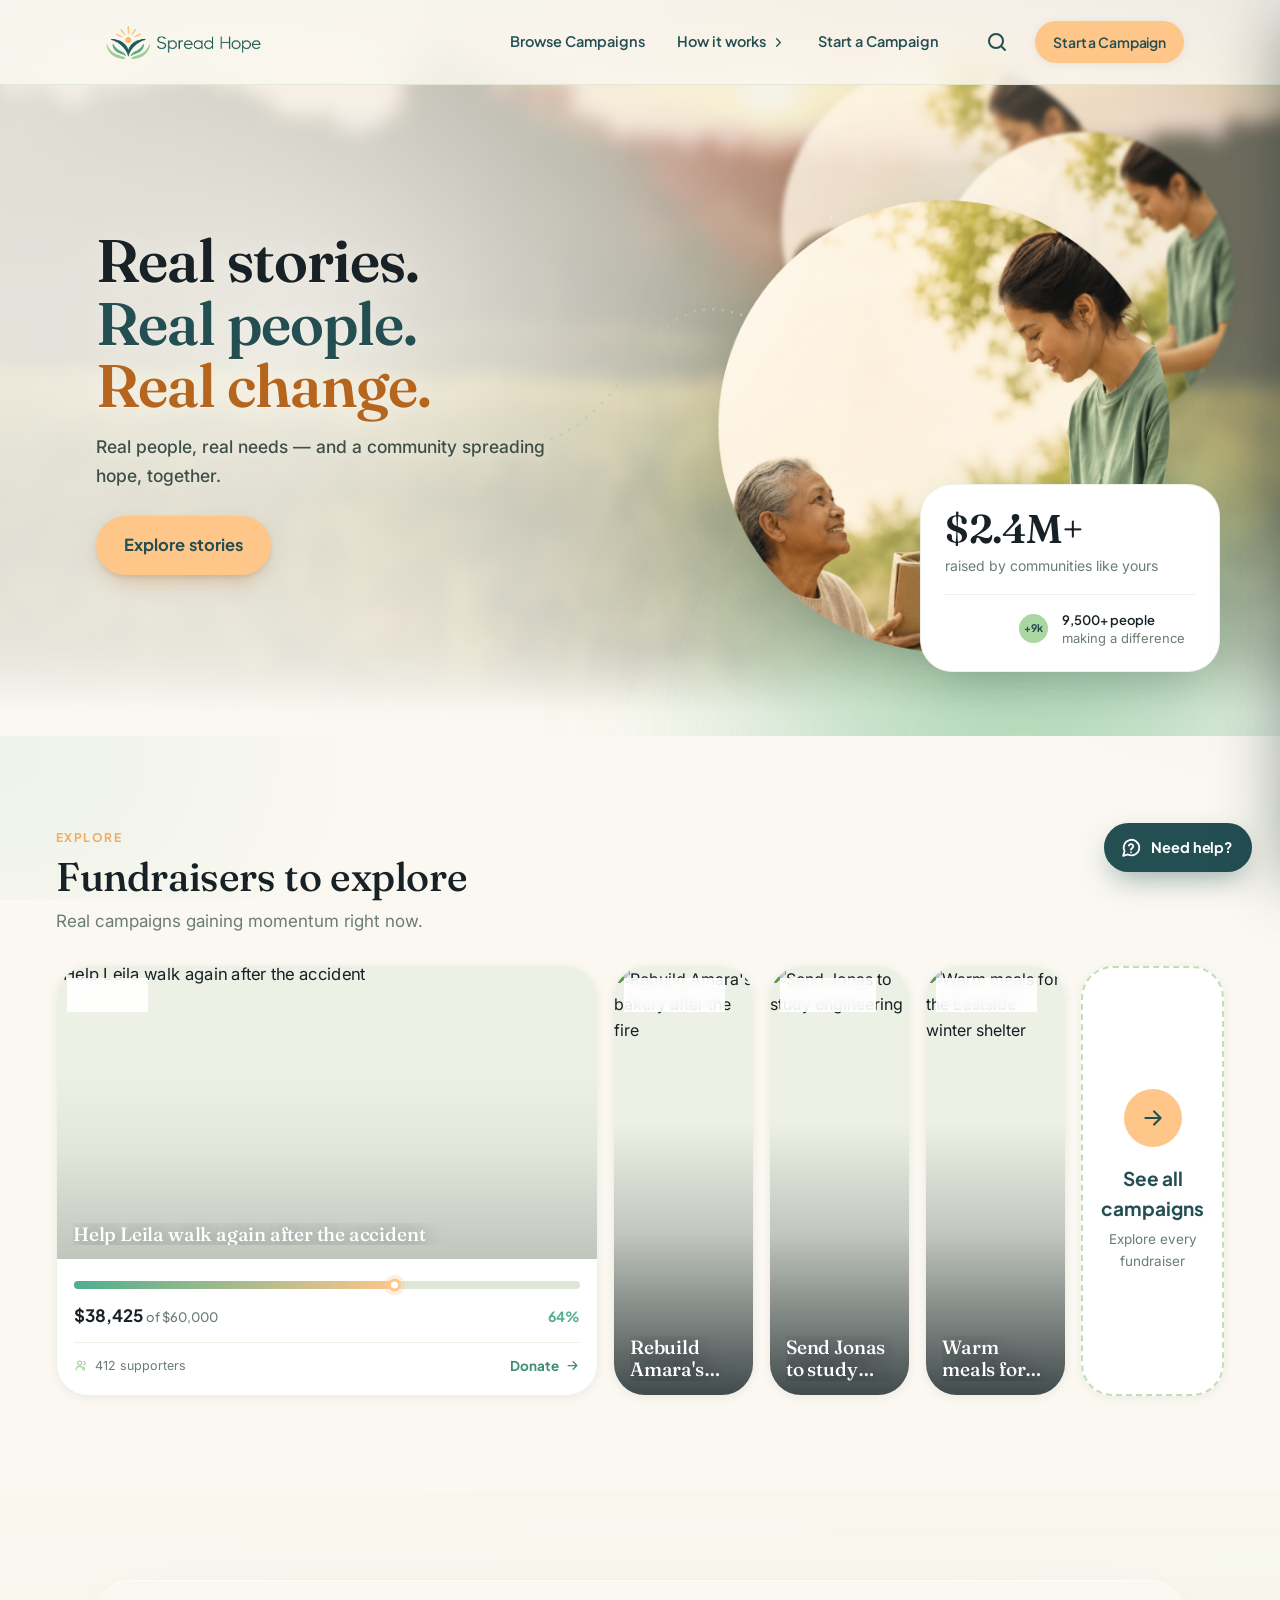
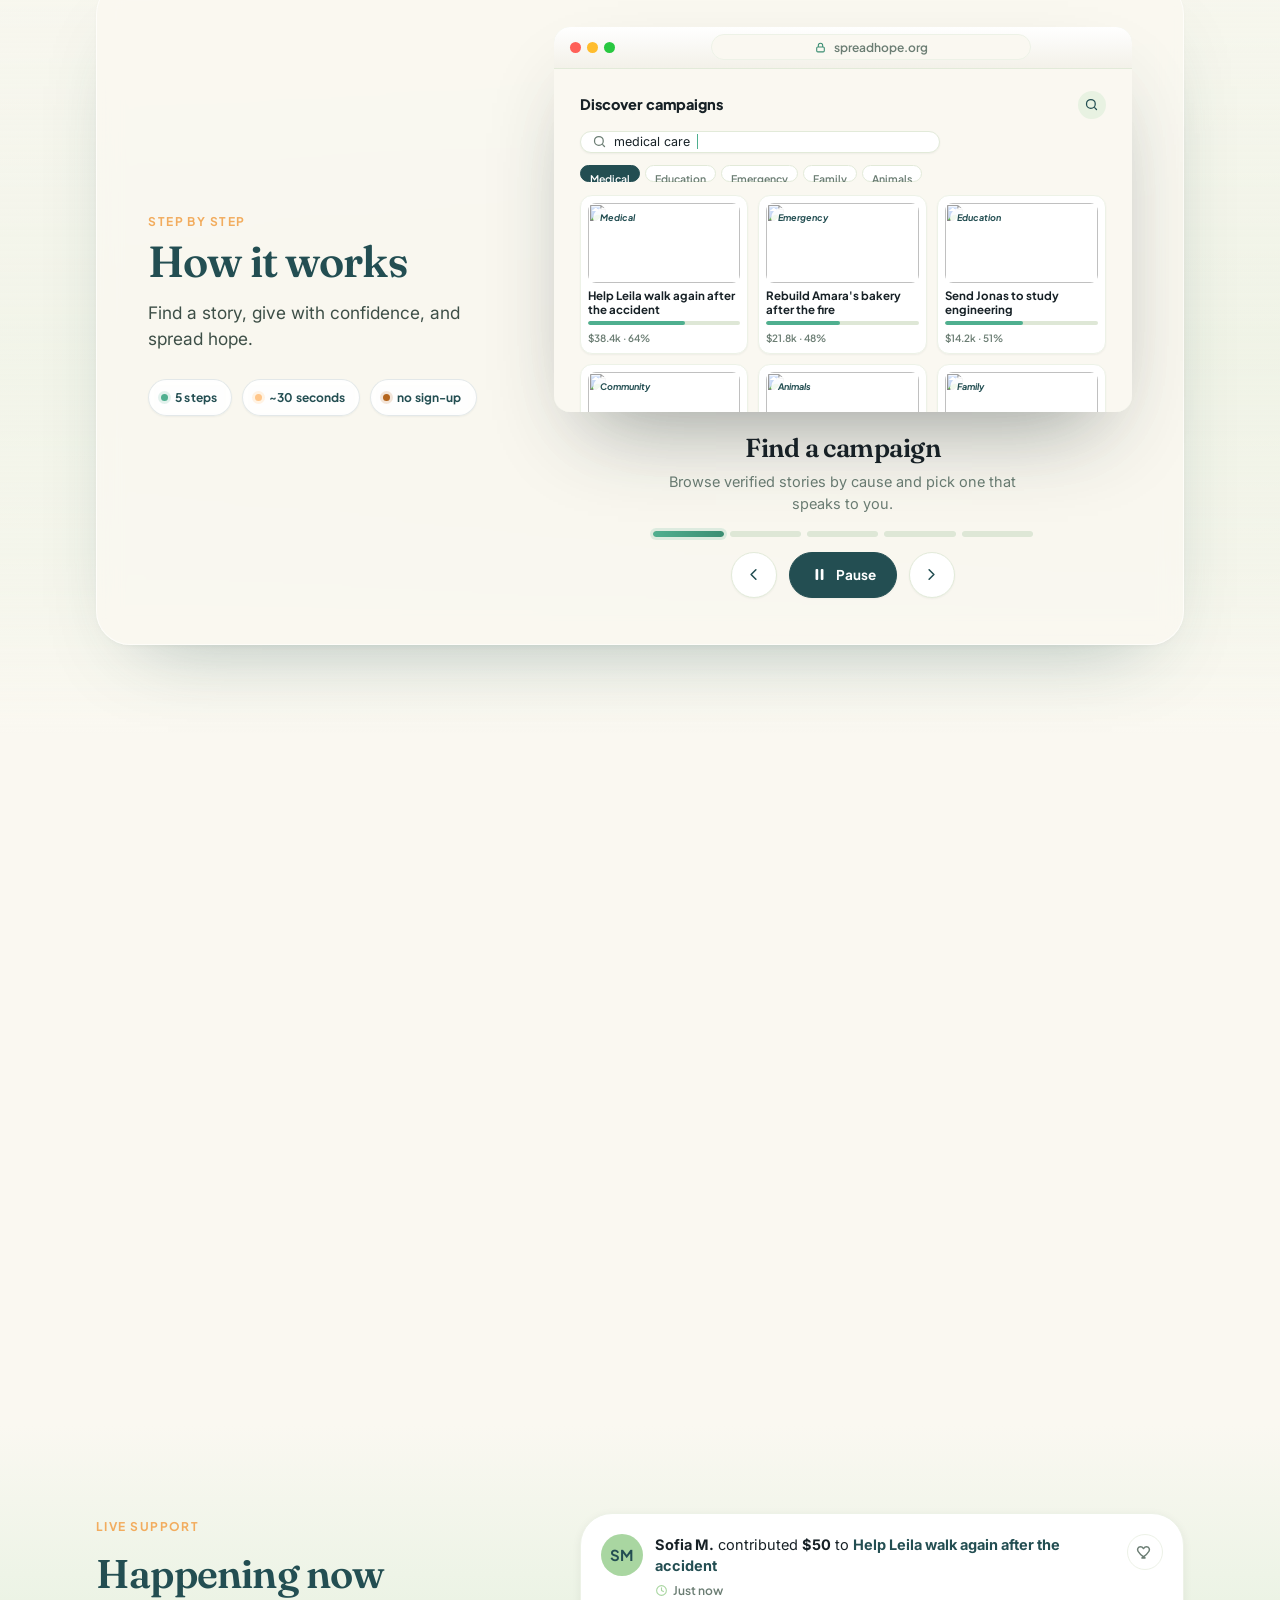
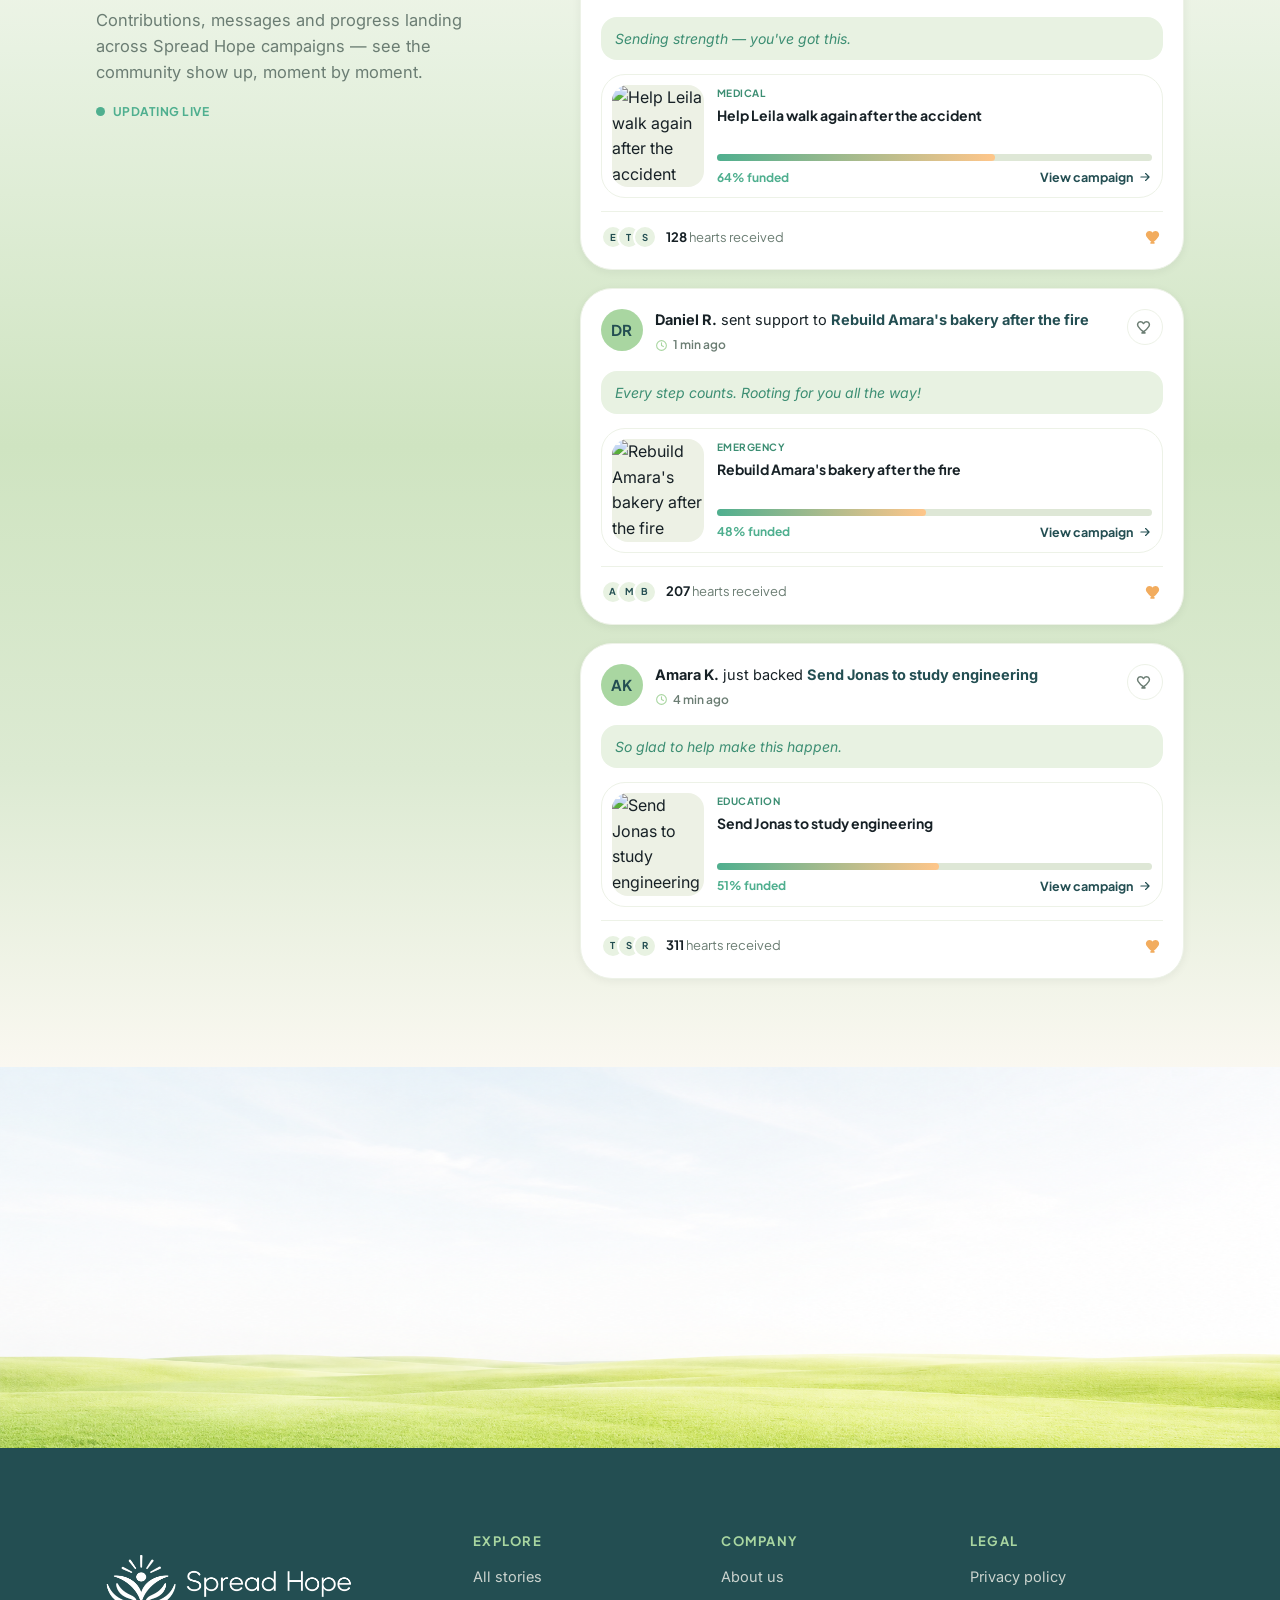
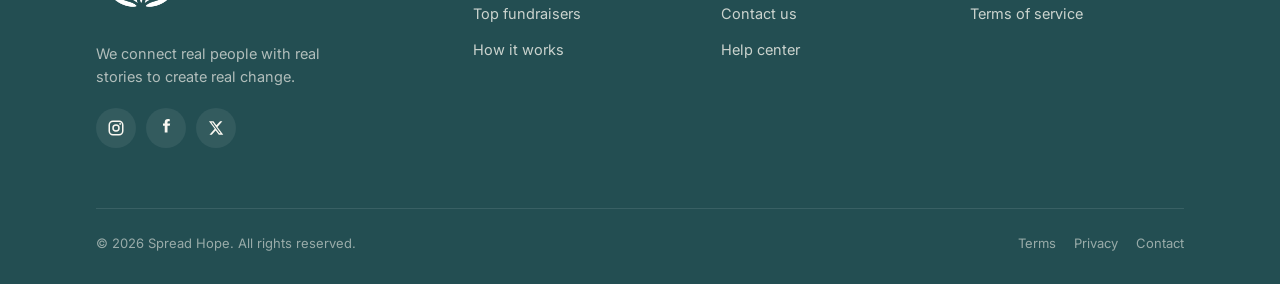
==== commit 6ec164b9: "chore: bump asset cache version (?v=331) Co-Authored-By: Claude Opus 4.8 <noreply@anthropic.com>" ====
--- a/index.html
+++ b/index.html
@@ -10,7 +10,7 @@
 <link rel="preconnect" href="https://fonts.gstatic.com" crossorigin>
 <link rel="preload" as="image" href="assets/img/hero.png">
 <link href="https://fonts.googleapis.com/css2?family=Fraunces:ital,opsz,wght@0,9..144,400;0,9..144,500;0,9..144,600;1,9..144,500;1,9..144,600&family=Plus+Jakarta+Sans:wght@500;600;700;800&family=Inter:wght@400;500;600&display=swap" rel="stylesheet">
-<link rel="stylesheet" href="assets/css/main.css?v=318">
+<link rel="stylesheet" href="assets/css/main.css?v=331">
 </head>
 <body data-page="home">
 
@@ -230,8 +230,8 @@
   </div>
 </section>
 
-<script src="assets/js/data.js?v=318"></script>
-<script src="assets/js/ui.js?v=318"></script>
-<script src="assets/js/app.js?v=318"></script>
+<script src="assets/js/data.js?v=331"></script>
+<script src="assets/js/ui.js?v=331"></script>
+<script src="assets/js/app.js?v=331"></script>
 </body>
 </html>
--- a/assets/css/main.css
+++ b/assets/css/main.css
@@ -1932,39 +1932,47 @@
 .dn2-progress { margin: 0; }
 .dn2-raised-top { display: flex; align-items: center; justify-content: space-between; gap: 12px; }
 .dn2-raised-left { min-width: 0; }
-.dn2-amt { font-family: var(--font-display); font-weight: 600; font-size: clamp(25px, 6vw, 31px); color: var(--deep-meadow); line-height: 1; }
+.dn2-amt { font-family: var(--font-head); font-weight: 800; font-size: clamp(28px, 6.6vw, 34px); color: var(--deep-meadow); line-height: 1; letter-spacing: -.01em; }
 .dn2-pct { font-family: var(--font-head); font-weight: 800; font-size: clamp(18px, 4.4vw, 22px); color: var(--fresh-green); flex: none; }
 .dn2-goal { font-size: 13px; color: var(--text-2); margin-top: 6px; }
 .dn2-goal b { font-weight: 700; color: var(--muted-green-gray); }
-.dn2-bar { margin-top: 13px; }
-.dn2-bar .careflow-track { height: 7px; }
+.dn2-bar { margin-top: 14px; }
+.dn2-bar .careflow-track { height: 8px; border-radius: 99px; background: var(--soft-sand); }
+.dn2-bar .careflow-fill { background: linear-gradient(90deg, var(--sage-light), var(--fresh-green)); border-radius: 99px; }
+.dn2-meta { display: flex; align-items: center; gap: 6px; margin-top: 12px; font-family: var(--font-head); font-weight: 500; font-size: 12.5px; color: var(--muted-green-gray); }
+.dn2-meta-ic { display: grid; place-items: center; color: var(--fresh-green); flex: none; }
+.dn2-meta-ic svg { width: 14px; height: 14px; }
 
 /* RIGHT — donation action card */
 .dn2-action { background: var(--cream-2); border: 1px solid var(--line-soft); border-radius: var(--r-xl); padding: clamp(20px, 3.4vw, 26px); box-shadow: 0 20px 46px -32px rgba(35,78,82,.34), var(--sh-xs); }
 
-/* amount picker — tighter, calmer grid */
-.dn2-h { font-family: var(--font-display); font-weight: 600; font-size: clamp(20px, 4.6vw, 24px); color: var(--deep-meadow); margin: 0 0 15px; }
-.dn2-amounts { display: grid; grid-template-columns: repeat(3, 1fr); gap: 8px; }
-.dn2-opt { position: relative; padding: 15px 8px; border-radius: var(--r-md); background: var(--cream-base); border: 1.5px solid var(--line-soft); font-family: var(--font-head); font-weight: 700; font-size: 18px; color: var(--ink); cursor: pointer; transition: border-color .18s, background .18s, color .18s; }
-.dn2-opt:hover { border-color: var(--sage-mist); background: var(--sage-wash); }
-.dn2-suggested { border-color: var(--warm-sun); }
-.dn2-opt.sel { border-color: var(--deep-meadow); background: var(--sage-wash); color: var(--deep-meadow); box-shadow: 0 0 0 2.5px rgba(35,78,82,.12); }
+/* amount picker — premium tickets with clear states */
+.dn2-h { font-family: var(--font-display); font-weight: 600; font-size: clamp(20px, 4.6vw, 24px); color: var(--deep-meadow); margin: 0 0 16px; }
+.dn2-sub { margin: 0 0 16px; font-family: var(--font-head); font-weight: 500; font-size: 13px; line-height: 1.5; color: var(--muted-green-gray); }
+.dn2-amounts { display: grid; grid-template-columns: repeat(3, 1fr); gap: 10px; margin-top: 9px; }   /* margin-top = room for the "Suggested" ribbon above the top row */
+.dn2-opt { position: relative; padding: 17px 8px; border-radius: 14px; background: var(--cream-base); border: 1.5px solid var(--line-soft); font-family: var(--font-head); font-weight: 700; font-size: 18px; color: var(--ink); cursor: pointer; transition: border-color .2s, background .2s, color .2s, transform .16s var(--ease), box-shadow .22s; }
+.dn2-opt:hover { border-color: var(--sage-mist); background: var(--sage-wash); transform: translateY(-2px); box-shadow: 0 9px 20px -12px rgba(35,78,82,.4); }
+.dn2-opt:active { transform: translateY(0); }
+.dn2-opt:focus-visible { outline: 2px solid var(--fresh-green); outline-offset: 2px; }
+.dn2-suggested { border-color: rgba(255,168,90,.65); }
+.dn2-opt.sel { border-color: var(--deep-meadow); background: var(--sage-wash); color: var(--deep-meadow); box-shadow: 0 0 0 3px rgba(35,78,82,.13), 0 12px 24px -14px rgba(35,78,82,.5); }
+.dn2-opt.sel::after { content: ""; position: absolute; top: 7px; right: 7px; width: 16px; height: 16px; border-radius: 50%; background: var(--fresh-green) url("data:image/svg+xml,%3Csvg xmlns='http://www.w3.org/2000/svg' viewBox='0 0 24 24' fill='none' stroke='%23fff' stroke-width='3.6' stroke-linecap='round' stroke-linejoin='round'%3E%3Cpath d='m5 13 4 4L19 7'/%3E%3C/svg%3E") center/10px no-repeat; box-shadow: 0 2px 6px -1px rgba(79,175,143,.6); }
 /* "Suggested" ribbon — centred above the $100 card */
-.dn2-sug-badge { position: absolute; top: -9px; left: 50%; transform: translateX(-50%); white-space: nowrap; padding: 3px 11px; border-radius: var(--r-pill); background: var(--warm-sun); color: var(--deep-meadow); font-family: var(--font-head); font-weight: 800; font-size: 9px; letter-spacing: .06em; text-transform: uppercase; box-shadow: var(--sh-xs); }
-.dn2-amounts { margin-top: 7px; }   /* room for the ribbon above the top row */
-
-/* donate button — clean centred pill, no decorative orbit */
-.dn2-donate { width: 100%; display: flex; align-items: center; justify-content: center; margin-top: clamp(18px, 3.6vw, 24px); padding: 17px 24px; border: none; border-radius: var(--r-pill); background: var(--warm-sun); color: var(--deep-meadow); font-family: var(--font-head); font-weight: 800; font-size: 17px; cursor: pointer; box-shadow: 0 14px 30px -14px rgba(255,168,90,.6); transition: background .2s, transform .2s var(--ease); }
-.dn2-donate:hover { background: var(--coral-deep); transform: translateY(-1px); }
+.dn2-sug-badge { position: absolute; top: -10px; left: 50%; transform: translateX(-50%); white-space: nowrap; padding: 4px 12px; border-radius: var(--r-pill); background: linear-gradient(180deg, #FFD39C, var(--warm-sun)); color: var(--deep-meadow); font-family: var(--font-head); font-weight: 800; font-size: 9px; letter-spacing: .07em; text-transform: uppercase; box-shadow: 0 4px 10px -3px rgba(255,168,90,.7); }
+
+/* donate button — strong contextual CTA pill */
+.dn2-donate { width: 100%; display: flex; align-items: center; justify-content: center; gap: 8px; margin-top: clamp(20px, 3.6vw, 26px); padding: 18px 24px; border: none; border-radius: var(--r-pill); background: linear-gradient(180deg, #FFCF9A, var(--warm-sun)); color: var(--deep-meadow); font-family: var(--font-head); font-weight: 800; font-size: 17.5px; letter-spacing: -.01em; cursor: pointer; box-shadow: 0 16px 34px -14px rgba(255,168,90,.72); transition: background .2s, transform .2s var(--ease), box-shadow .2s; }
+.dn2-donate:hover { background: linear-gradient(180deg, var(--warm-sun), var(--coral-deep)); transform: translateY(-2px); box-shadow: 0 20px 40px -14px rgba(255,168,90,.8); }
+.dn2-donate:active { transform: translateY(0); }
 .dn2-donate:disabled { opacity: .9; cursor: default; transform: none; }
-.dn2-donate.is-empty { background: rgba(255,198,138,.5); color: rgba(35,78,82,.5); cursor: default; box-shadow: none; }
-.dn2-donate.is-empty:hover { background: rgba(255,198,138,.5); transform: none; }
+.dn2-donate.is-empty { background: rgba(255,198,138,.45); color: rgba(35,78,82,.5); cursor: default; box-shadow: none; }
+.dn2-donate.is-empty:hover { background: rgba(255,198,138,.45); transform: none; box-shadow: none; }
 
 /* secure note + clarity card — leaner */
-.dn2-secure { display: flex; align-items: center; justify-content: center; gap: 8px; margin-top: 13px; font-family: var(--font-head); font-weight: 500; font-size: 12.5px; color: var(--muted-green-gray); }
-.dn2-secure svg { width: 15px; height: 15px; color: var(--fresh-green); flex: none; }
-/* "Your donation is protected" — soft warm trust card (shield + title + paragraph) */
-.dn2-clarity { margin-top: 15px; display: flex; align-items: flex-start; gap: 12px; background: var(--sage-wash); border: 1px solid rgba(79,175,143,.26); border-radius: var(--r-lg); padding: 13px 15px; }
+.dn2-secure { display: flex; align-items: center; justify-content: center; gap: 7px; margin-top: 14px; font-family: var(--font-head); font-weight: 500; font-size: 12px; color: var(--muted-green-gray); }
+.dn2-secure svg { width: 14px; height: 14px; color: var(--fresh-green); flex: none; }
+/* "Your donation is protected" — refined trust badge (shield + title + paragraph) */
+.dn2-clarity { margin-top: 14px; display: flex; align-items: flex-start; gap: 12px; background: linear-gradient(180deg, var(--sage-wash), #F1F7EC); border: 1px solid rgba(79,175,143,.24); border-radius: var(--r-lg); padding: 14px 16px; box-shadow: 0 8px 22px -18px rgba(79,175,143,.6); }
 .dn2-clarity-ic { flex: none; width: 33px; height: 33px; border-radius: 50%; background: #fff; color: var(--fresh-green); display: grid; place-items: center; box-shadow: var(--sh-xs); }
 .dn2-clarity-ic svg { width: 17px; height: 17px; }
 .dn2-clarity-tx { min-width: 0; }
@@ -1973,14 +1981,14 @@
 
 /* desktop: two aligned cards — campaign summary (LEFT) + donation action (RIGHT) */
 @media (min-width: 861px) {
-  .dn2 { max-width: 880px; }
-  .dn2-grid { display: grid; grid-template-columns: minmax(0, 1fr) minmax(0, 1.02fr); column-gap: clamp(20px, 2vw, 28px); align-items: start; }
+  .dn2 { max-width: 900px; }
+  .dn2-grid { display: grid; grid-template-columns: minmax(0, 0.92fr) minmax(0, 1.12fr); column-gap: clamp(24px, 2.4vw, 34px); align-items: start; }
   .dn2-summary { position: sticky; top: calc(var(--header-h) + 20px); }
-  .dn2-hero { aspect-ratio: 3 / 2; }                /* balanced so both columns match height */
-  .dn2-sumbody { padding: clamp(16px, 1.9vw, 21px); }
+  .dn2-hero { aspect-ratio: 3 / 2; }
+  .dn2-sumbody { padding: clamp(18px, 2vw, 22px); }
   .dn2-hero-cap h1 { font-size: clamp(19px, 1.7vw, 23px); }
-  .dn2-action { padding: clamp(18px, 2.2vw, 24px); }
-  .dn2-opt { padding: 16px 8px; }
+  .dn2-action { padding: clamp(22px, 2.4vw, 28px); }
+  .dn2-opt { padding: 18px 8px; }
 }
 
 /* read more — plain centered text, no card */
@@ -3268,8 +3276,8 @@
 .cd-org-trust svg { width: 17px; height: 17px; color: var(--sage-light); flex: none; }
 
 /* organizer + beneficiary card — compact & premium: tight header, small chips, slim trust row */
-.cd-trust { background: var(--cream-2); border: 1px solid var(--line-soft); border-radius: var(--r-xl); padding: clamp(16px, 2.4vw, 20px); box-shadow: 0 16px 36px -30px rgba(35,78,82,.3), var(--sh-xs); }
-.cd-trust-lbl { display: block; text-transform: uppercase; letter-spacing: .13em; font-family: var(--font-head); font-weight: 700; font-size: 10.5px; color: var(--muted-green-gray); margin-bottom: 14px; }
+.cd-trust { background: var(--cream-2); border: 1px solid var(--line-soft); border-radius: var(--r-xl); padding: clamp(20px, 3vw, 26px); box-shadow: 0 16px 36px -30px rgba(35,78,82,.3), var(--sh-xs); }
+.cd-trust-lbl { display: block; text-transform: uppercase; letter-spacing: .13em; font-family: var(--font-head); font-weight: 700; font-size: 10.5px; color: var(--muted-green-gray); margin-bottom: 16px; }
 /* header — vertical profile: big avatar, name + relation below */
 .cd-trust-org { display: flex; flex-direction: column; align-items: center; text-align: center; }
 .cd-trust-head { display: flex; flex-direction: column; align-items: center; gap: 11px; }
@@ -3288,36 +3296,43 @@
 .cd-trust-protect-ic { display: grid; place-items: center; width: 28px; height: 28px; border-radius: 50%; background: #fff; color: var(--fresh-green); flex: none; box-shadow: var(--sh-xs); }
 .cd-trust-protect-ic svg { width: 15px; height: 15px; }
 .cd-trust-protect-tx b { display: block; font-family: var(--font-head); font-weight: 700; font-size: 12.5px; color: var(--deep-meadow); line-height: 1.2; }
-.cd-trust-protect-tx span { display: block; font-size: 11px; color: var(--muted-green-gray); margin-top: 1px; }
-/* right-top — donation protected + trust / context info rows */
-.cd-trust-info { margin-top: 13px; padding-top: 13px; border-top: 1px solid var(--line-soft); }
-.cd-trust-info .cd-trust-protect { margin-top: 0; margin-bottom: 14px; }
-.cd-trust-info-h { display: block; text-transform: uppercase; letter-spacing: .11em; font-family: var(--font-head); font-weight: 700; font-size: 10.5px; color: var(--muted-green-gray); margin-bottom: 11px; }
-.cd-trust-rows { list-style: none; margin: 0; padding: 0; display: flex; flex-direction: column; gap: 11px; }
-.cd-trust-rows li { display: flex; align-items: flex-start; gap: 10px; }
-.cd-trust-row-ic { display: grid; place-items: center; width: 26px; height: 26px; border-radius: 8px; background: var(--sage-wash); color: var(--fresh-green); flex: none; }
-.cd-trust-row-ic svg { width: 15px; height: 15px; }
-.cd-trust-rows b { display: block; font-family: var(--font-head); font-weight: 700; font-size: 12.5px; color: var(--ink); line-height: 1.25; }
-.cd-trust-rows li > div > span { display: block; font-size: 11.5px; color: var(--muted-green-gray); line-height: 1.45; margin-top: 1px; }
+.cd-trust-protect-tx span { display: none; font-size: 11.5px; color: var(--muted-green-gray); margin-top: 2px; line-height: 1.4; }   /* subtitle: hidden by default, shown inside the mobile pill */
+/* right — donation protected badge + one short trust line */
+.cd-trust-info { margin-top: 16px; padding-top: 16px; border-top: 1px solid var(--line-soft); }
+.cd-trust-info .cd-trust-protect { margin-top: 0; margin-bottom: 10px; }
+.cd-trust-line { margin: 0; font-family: var(--font-head); font-weight: 500; font-size: 12.5px; line-height: 1.5; color: var(--muted-green-gray); }
 /* foot — discreet report + fine print */
-.cd-trust-foot { margin-top: 13px; padding-top: 12px; border-top: 1px solid var(--line-soft); }
+.cd-trust-foot { margin-top: 16px; padding-top: 14px; border-top: 1px solid var(--line-soft); }
 .cd-trust-report { display: inline-flex; align-items: center; gap: 7px; font-family: var(--font-head); font-weight: 600; font-size: 12.5px; color: var(--muted-green-gray); transition: color .2s; }
 .cd-trust-report:hover { color: var(--amber-deep); }
 .cd-trust-report svg { width: 15px; height: 15px; flex: none; }
 .cd-trust-note { margin: 7px 0 0; color: var(--muted-green-gray); font-size: 11px; line-height: 1.55; opacity: .8; }
-@media (min-width: 861px) {
-  .cd-trust { display: grid; grid-template-columns: minmax(0, 0.8fr) minmax(0, 1.2fr); grid-template-rows: auto 1fr; column-gap: clamp(22px, 2.4vw, 34px); row-gap: 14px; padding: clamp(18px, 1.8vw, 24px); align-items: start; }
-  .cd-trust-org { grid-column: 1; grid-row: 1 / 3; align-self: stretch; justify-content: center; padding-right: clamp(20px, 2.2vw, 30px); border-right: 1px solid var(--line-soft); }
-  .cd-trust-av { width: 88px; height: 88px; }
-  .cd-trust-info { grid-column: 2; grid-row: 1; margin-top: 0; padding-top: 0; border-top: none; }
-  .cd-trust-foot { grid-column: 2; grid-row: 2; align-self: end; margin-top: 0; }
-}
-/* mobile — drop the "why you can give with confidence" rows, keep donation protected + report */
-@media (max-width: 860px) {
-  .cd-trust-info-h, .cd-trust-rows { display: none; }
-  .cd-trust-info .cd-trust-protect { margin-bottom: 0; justify-content: center; padding: 12px 14px; }
-  .cd-trust-protect-tx b { font-size: 15px; }
-}
+/* organizer card — single-column reference model on ALL viewports:
+   horizontal head (avatar left · name/relation right) → wide trust pill → report inside */
+.cd-trust { padding: clamp(20px, 3.4vw, 30px); }
+.cd-trust-lbl { margin-bottom: 15px; font-size: 10px; }
+.cd-trust-org { align-items: stretch; text-align: left; }
+.cd-trust-head { flex-direction: row; align-items: center; gap: 15px; }
+.cd-trust-av { width: 62px; height: 62px; box-shadow: 0 0 0 3px var(--cream-base), 0 0 0 4px var(--sage-wash); }
+.cd-trust-name { justify-content: flex-start; font-size: clamp(18px, 1.8vw, 20px); gap: 7px; }
+.cd-trust-vf { width: 17px; height: 17px; }
+.cd-trust-rel { text-align: left; font-size: 13px; margin-top: 3px; }
+.cd-trust-line { display: none; }
+.cd-trust-info { margin-top: 16px; padding-top: 16px; }
+.cd-trust-info .cd-trust-protect {
+  display: inline-flex; align-items: center; gap: 12px; width: auto; max-width: 100%; margin: 0; padding: 12px 18px;
+  border-radius: 20px;
+  background: linear-gradient(180deg, var(--sage-wash), #F1F7EC);
+  border: 1px solid rgba(79,175,143,.26);
+  box-shadow: 0 8px 20px -14px rgba(79,175,143,.5);
+}
+.cd-trust-protect-ic { width: 30px; height: 30px; box-shadow: 0 2px 6px -2px rgba(79,175,143,.5); }
+.cd-trust-protect-ic svg { width: 15px; height: 15px; }
+.cd-trust-protect-tx b { font-size: 13.5px; letter-spacing: -.01em; }
+.cd-trust-protect-tx span { display: block; }
+.cd-trust-foot { margin-top: 16px; padding-top: 14px; text-align: center; }
+.cd-trust-report { font-size: 12.5px; }
+.cd-trust-note { display: none; }
 
 /* ===== Share lab — interactive channel picker with animated previews ===== */
 .share-lab { background: var(--cream-2); border: 1px solid var(--line-soft); border-radius: var(--r-xl); padding: clamp(24px, 5.5vw, 40px) clamp(18px, 5vw, 34px); box-shadow: var(--sh-sm); }
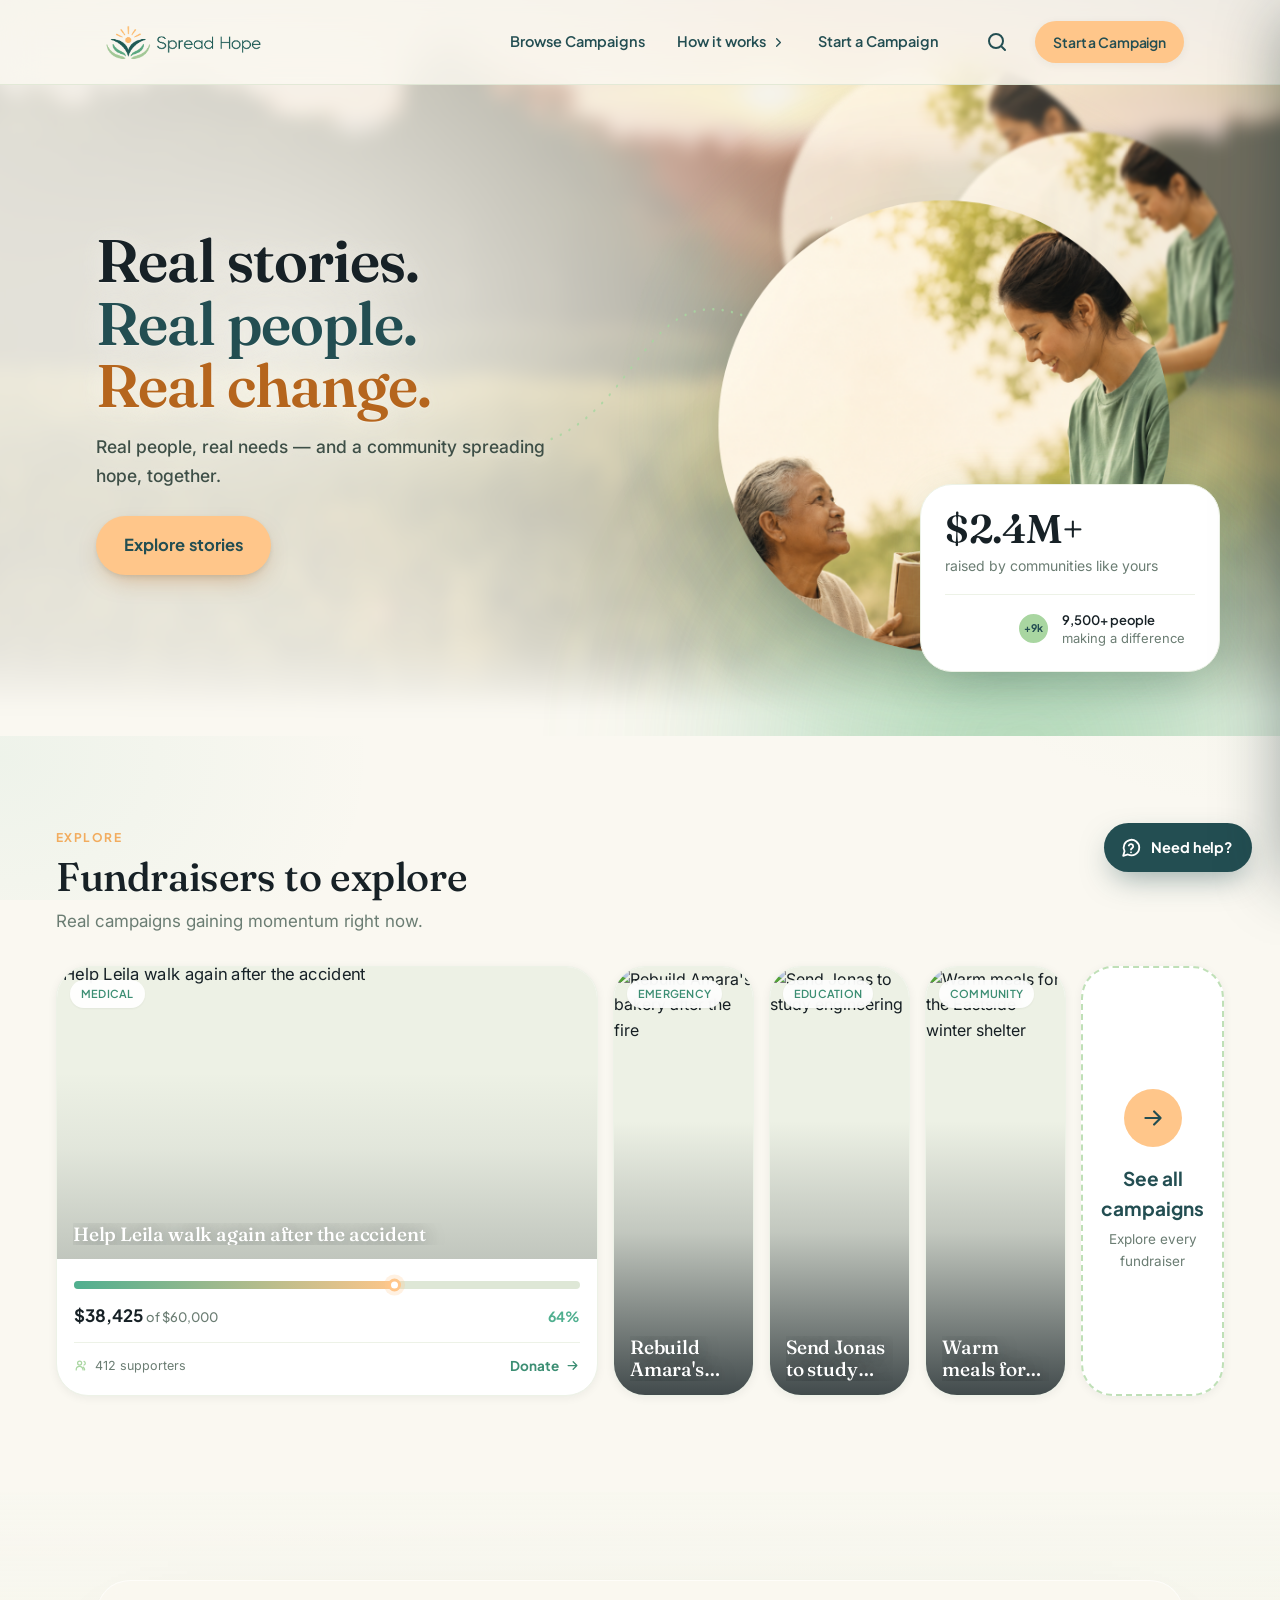
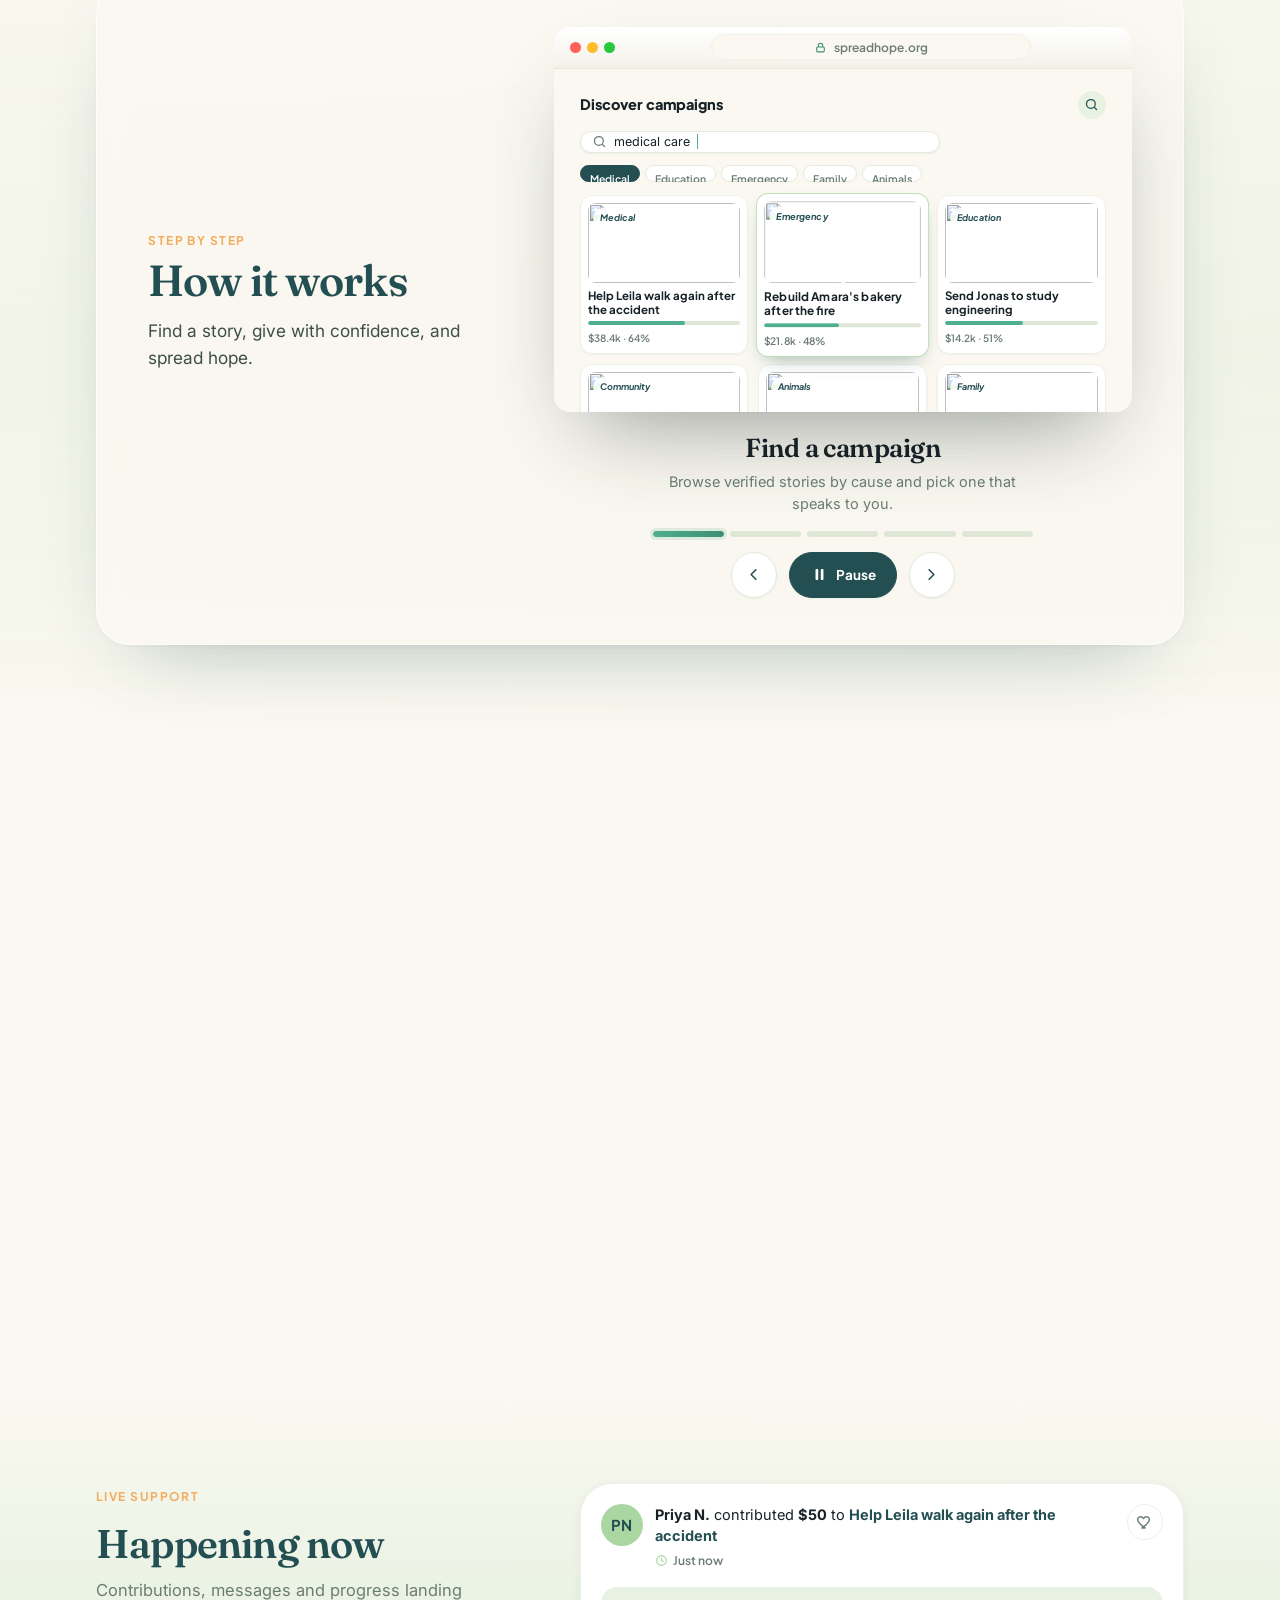
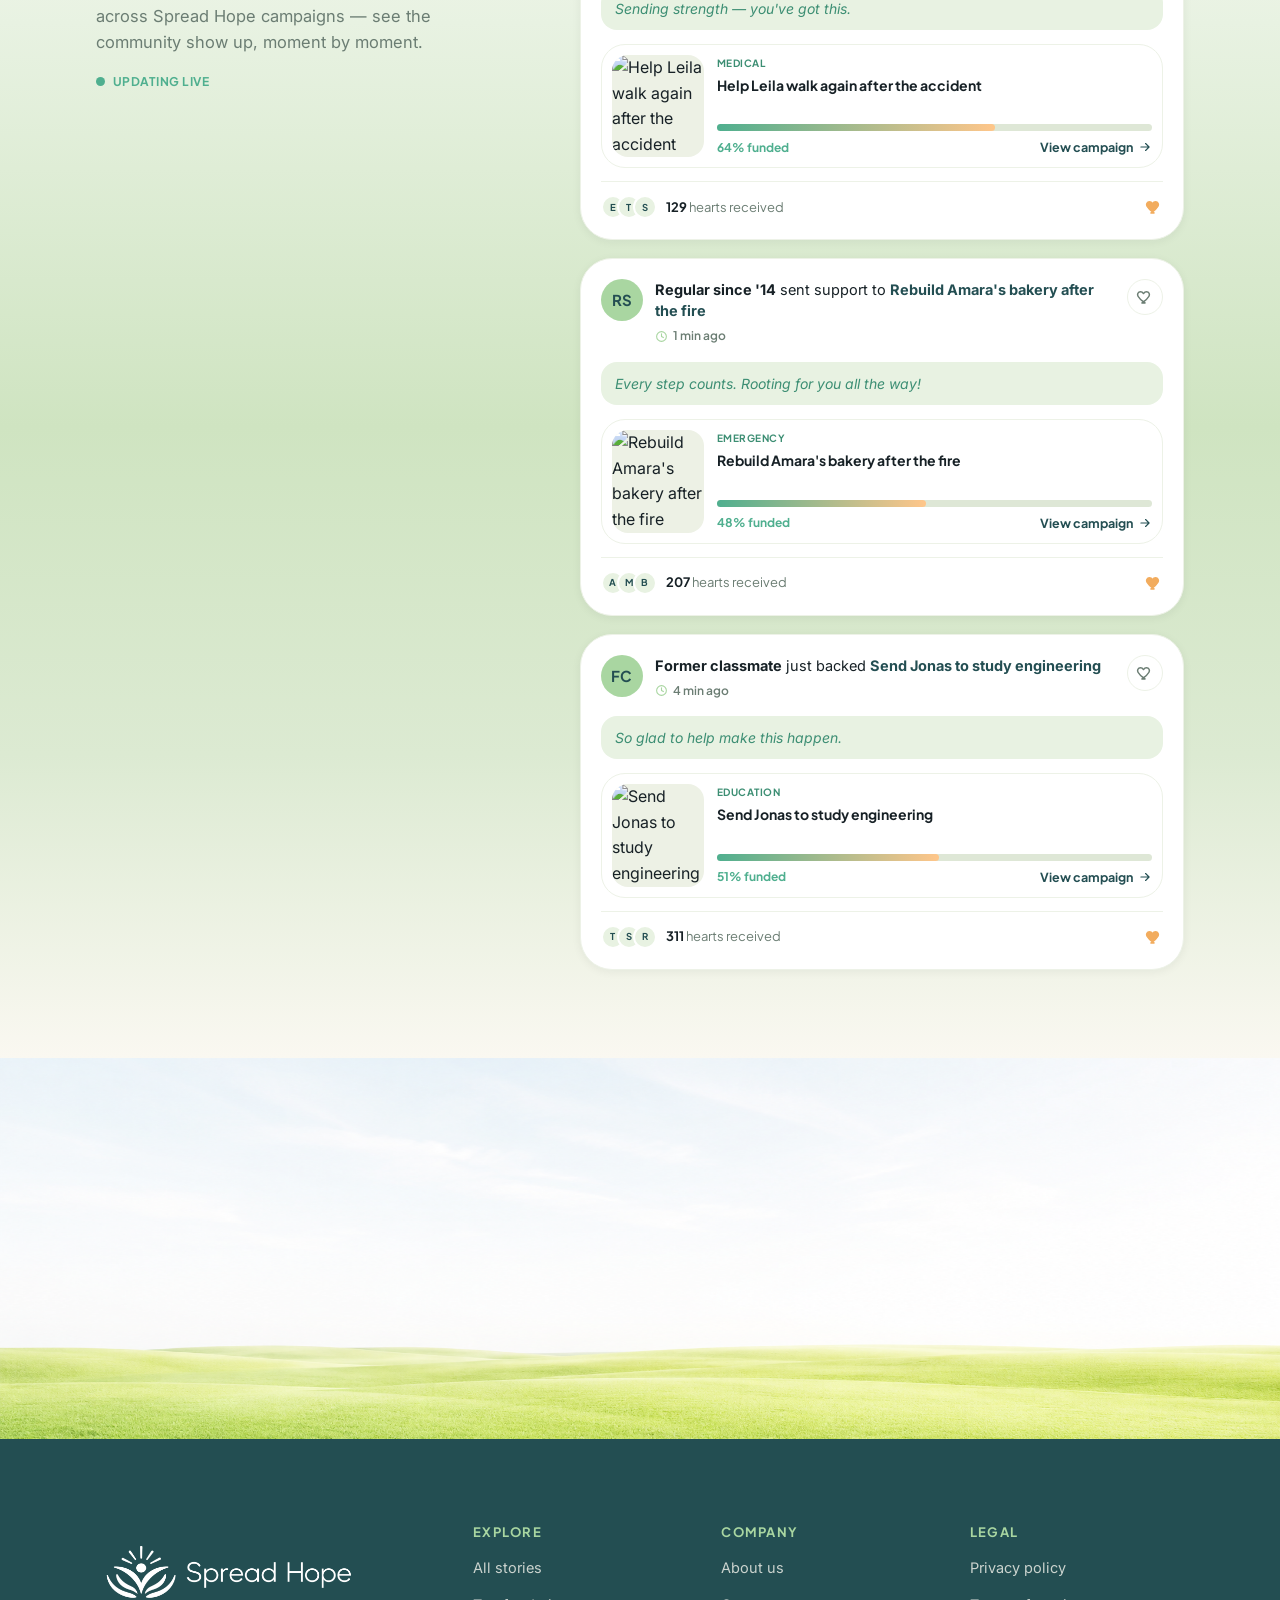
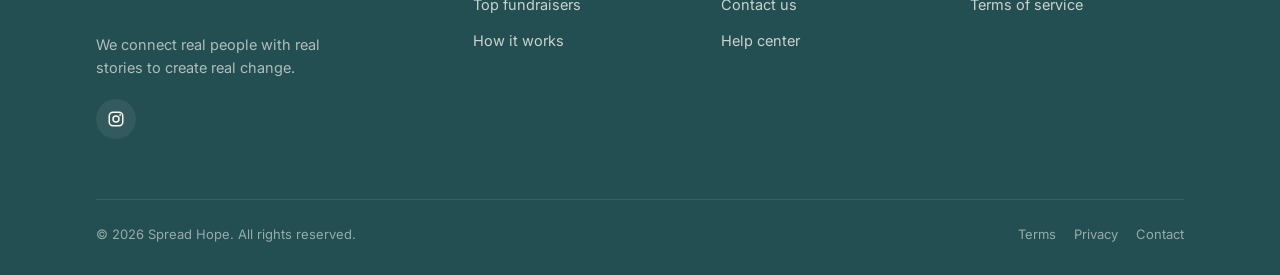
==== commit 1a021181: "feat: how-it-works fidelity, real uploaded cover, browse pager + cleanups - how-it-works: rewrite do" ====
--- a/index.html
+++ b/index.html
@@ -10,7 +10,7 @@
 <link rel="preconnect" href="https://fonts.gstatic.com" crossorigin>
 <link rel="preload" as="image" href="assets/img/hero.png">
 <link href="https://fonts.googleapis.com/css2?family=Fraunces:ital,opsz,wght@0,9..144,400;0,9..144,500;0,9..144,600;1,9..144,500;1,9..144,600&family=Plus+Jakarta+Sans:wght@500;600;700;800&family=Inter:wght@400;500;600&display=swap" rel="stylesheet">
-<link rel="stylesheet" href="assets/css/main.css?v=331">
+<link rel="stylesheet" href="assets/css/main.css?v=342">
 </head>
 <body data-page="home">
 
@@ -121,7 +121,6 @@
             See the donation journey
             <svg class="nh-cta-arrow" viewBox="0 0 24 24" fill="none" aria-hidden="true"><path d="M5 12h14m-6-6 6 6-6 6" stroke="currentColor" stroke-width="2" stroke-linecap="round" stroke-linejoin="round"/></svg>
           </button>
-          <div class="hiw-meta"><span>5 steps</span><span>~30 seconds</span><span>no sign-up</span></div>
         </div>
 
         <div class="hiw-intro-visual reveal" data-delay="1" aria-hidden="true">
@@ -230,8 +229,8 @@
   </div>
 </section>
 
-<script src="assets/js/data.js?v=331"></script>
-<script src="assets/js/ui.js?v=331"></script>
-<script src="assets/js/app.js?v=331"></script>
+<script src="assets/js/data.js?v=342"></script>
+<script src="assets/js/ui.js?v=342"></script>
+<script src="assets/js/app.js?v=342"></script>
 </body>
 </html>
--- a/assets/css/main.css
+++ b/assets/css/main.css
@@ -491,8 +491,9 @@
 .hd-cdot:nth-child(1) { background: #ff6058; } .hd-cdot:nth-child(2) { background: #ffbd2e; } .hd-cdot:nth-child(3) { background: #28c840; }
 .hd-url { margin: 0 auto; font-family: var(--font-head); font-weight: 600; font-size: 11.5px; color: var(--text-2); background: var(--cream-base); border: 1px solid var(--line-soft); border-radius: var(--r-pill); padding: 3px 18px; }
 .hd-screens { position: relative; min-height: 420px; background: linear-gradient(180deg, var(--cream-base), var(--sage-wash)); }
-.hd-scene { position: absolute; inset: 0; padding: clamp(16px, 3vw, 24px); opacity: 0; visibility: hidden; transform: translateY(12px) scale(.99); transition: opacity .5s var(--ease), transform .5s var(--ease), visibility .5s; }
-.hd-scene.on { opacity: 1; visibility: visible; transform: none; }
+/* off scenes hide instantly (no fade-out) so two scenes never overlap during the swap; only the incoming scene fades in */
+.hd-scene { position: absolute; inset: 0; padding: clamp(16px, 3vw, 24px); opacity: 0; visibility: hidden; transform: translateY(12px) scale(.99); }
+.hd-scene.on { opacity: 1; visibility: visible; transform: none; z-index: 2; transition: opacity .45s var(--ease), transform .45s var(--ease); }
 .hd-foot { display: flex; flex-direction: column; align-items: center; gap: 12px; margin-top: 18px; }
 .hd-cap { font-family: var(--font-head); font-weight: 700; font-size: clamp(14px, 2.4vw, 16px); color: var(--deep-meadow); }
 .hd-dots { display: flex; gap: 7px; }
@@ -590,6 +591,45 @@
 .hd-scene.on .m-prev .m-p.in.d2 { animation-delay: .25s; }
 .m-goaltx { font-family: var(--font-head); font-weight: 600; font-size: 11px; color: var(--muted-green-gray); }
 
+/* ---- how-it-works: faithful wizard + confirmation screens (mirror the real pages) ---- */
+.m-wiz { gap: 9px; justify-content: flex-start; }
+.m-steps { display: flex; gap: 5px; margin-bottom: 2px; }
+.m-step { flex: 1; font-family: var(--font-head); font-weight: 700; font-size: 8.5px; letter-spacing: .02em; text-transform: uppercase; color: var(--muted-green-gray); text-align: center; padding-top: 7px; border-top: 3px solid var(--sand-line); opacity: .6; }
+.m-step.on { color: var(--hcd); border-top-color: var(--hc); opacity: 1; }
+.m-step.done { color: var(--hc); border-top-color: var(--hc); opacity: 1; }
+.m-wtitle { font-family: var(--font-display); font-weight: 600; font-size: 17px; color: var(--deep-meadow); }
+.m-field { display: flex; flex-direction: column; gap: 5px; }
+.m-ival { font-family: var(--font-body); font-size: 12.5px; color: var(--ink); }
+.m-catrow { display: flex; gap: 6px; }
+.m-catchip { font-family: var(--font-head); font-weight: 700; font-size: 11px; color: var(--muted-green-gray); background: var(--cream-2); border: 1.5px solid var(--line); border-radius: var(--r-pill); padding: 6px 12px; }
+.m-catchip.sel { color: #fff; background: var(--deep-meadow); border-color: var(--deep-meadow); }
+.m-story { align-items: stretch !important; }
+.m-story-tx { font-family: var(--font-body); font-size: 12px; line-height: 1.5; color: var(--ink); display: -webkit-box; -webkit-line-clamp: 3; -webkit-box-orient: vertical; overflow: hidden; }
+.hd-scene.on .m-story-tx { animation: m-appear .55s var(--ease) both .25s; }
+.m-story .m-caret { align-self: flex-start; }
+.m-revcard { display: flex; align-items: center; gap: 11px; background: #fff; border: 1px solid var(--line-soft); border-radius: var(--r-md); padding: 9px; box-shadow: var(--sh-xs); }
+.m-revimg { position: relative; flex: none; width: 82px; height: 60px; border-radius: 9px; overflow: hidden; background: var(--soft-sand); }
+.m-revimg img { width: 100%; height: 100%; object-fit: cover; }
+.m-revimg .m-tag { top: 5px; left: 5px; }
+.m-revb { display: flex; flex-direction: column; gap: 4px; min-width: 0; }
+.m-revb b { font-family: var(--font-head); font-weight: 700; font-size: 12.5px; color: var(--ink); line-height: 1.25; display: -webkit-box; -webkit-line-clamp: 2; -webkit-box-orient: vertical; overflow: hidden; }
+.m-revb em { font-style: normal; font-family: var(--font-head); font-size: 11px; color: var(--muted-green-gray); }
+.m-revnote { display: flex; align-items: center; gap: 7px; font-family: var(--font-head); font-weight: 600; font-size: 11.5px; color: var(--fresh-green); }
+.m-revnote svg { width: 15px; height: 15px; flex: none; }
+.m-submitted .m-revcard { align-self: stretch; }
+.m-status2 { display: inline-flex; align-items: center; gap: 6px; font-family: var(--font-head); font-weight: 700; font-size: 11px; color: var(--amber-deep); background: rgba(181,101,29,.1); padding: 5px 12px; border-radius: var(--r-pill); }
+.m-status2 .dot { width: 6px; height: 6px; border-radius: 50%; background: var(--amber-deep); }
+.m-ref { font-family: var(--font-head); font-size: 11.5px; color: var(--muted-green-gray); }
+.m-ref b { color: var(--hcd); }
+.m-badge { display: inline-flex; align-items: center; font-family: var(--font-head); font-weight: 700; font-size: 10.5px; letter-spacing: .06em; text-transform: uppercase; color: var(--fresh-green); background: var(--sage-wash); padding: 6px 14px; border-radius: var(--r-pill); }
+.m-amtpill { font-family: var(--font-head); font-weight: 800; font-size: 15px; color: var(--deep-meadow); background: var(--warm-sun); padding: 8px 20px; border-radius: var(--r-pill); }
+.d-share { align-items: center; justify-content: center; text-align: center; gap: 12px; }
+.d-share .d-donhd { align-self: stretch; }
+.m-sharerow { display: flex; gap: 8px; flex-wrap: wrap; justify-content: center; }
+.m-schip { position: relative; font-family: var(--font-head); font-weight: 700; font-size: 12px; color: var(--deep-meadow); background: #fff; border: 1.5px solid var(--line); border-radius: var(--r-pill); padding: 9px 15px; }
+.m-schip.fb { background: #1877F2; color: #fff; border-color: #1877F2; }
+.m-schip.wa { background: #25D366; color: #fff; border-color: #25D366; }
+
 /* dashboard (organizer final) */
 .m-dash { gap: 12px; }
 .m-dash-h { display: flex; align-items: center; gap: 8px; font-family: var(--font-head); font-weight: 700; font-size: 13px; color: var(--deep-meadow); }
@@ -603,16 +643,18 @@
 .m-feed i { flex: 1; } .m-feed i.w40 { flex: none; width: 40%; }
 .m-dash { position: relative; }
 
-/* cursor */
-.m-cursor { position: absolute; right: 16px; bottom: 9px; width: 18px; height: 18px; z-index: 6; pointer-events: none; opacity: 0; }
-.m-cursor::before { content: ""; position: absolute; inset: 0; background: #fff; border: 1.5px solid rgba(35,78,82,.55); box-shadow: 0 2px 5px rgba(0,0,0,.25); clip-path: polygon(0 0, 0 75%, 22% 58%, 40% 92%, 56% 84%, 38% 50%, 70% 50%); }
-.m-cursor::after { content: ""; position: absolute; left: -9px; top: -9px; width: 36px; height: 36px; border-radius: 50%; border: 2px solid var(--hc); opacity: 0; }
+/* cursor — glides onto the target, gives a satisfying press dip + a soft brand-colored ripple */
+.m-cursor { position: absolute; right: 14px; bottom: 8px; width: 20px; height: 20px; z-index: 6; pointer-events: none; opacity: 0; transform-origin: 2px 2px; filter: drop-shadow(0 3px 6px rgba(35,78,82,.32)); }
+.m-cursor::before { content: ""; position: absolute; inset: 0; background: #fff; border: 1.5px solid rgba(35,78,82,.6); clip-path: polygon(0 0, 0 75%, 22% 58%, 40% 92%, 56% 84%, 38% 50%, 70% 50%); }
+/* click ripple — emanates from the pointer tip (top-left) */
+.m-cursor::after { content: ""; position: absolute; left: -11px; top: -11px; width: 24px; height: 24px; border-radius: 50%; border: 2px solid var(--hc); background: var(--hcw); opacity: 0; }
 /* anchor targets so the click lands exactly on them */
-.hd .d-btn, .hd .m-cta, .hd .d-card { position: relative; }
-.hd-scene.on .m-cursor { animation: m-cursor-in .5s var(--ease) .5s both; }
-.hd-scene.on .m-cursor::after { animation: m-tap 1.1s var(--ease) 1.1s 2; }
-@keyframes m-cursor-in { from { opacity: 0; transform: translate(6px, 6px); } to { opacity: 1; transform: none; } }
-@keyframes m-tap { 0% { opacity: .8; transform: scale(.4); } 70% { opacity: 0; transform: scale(1.3); } 100% { opacity: 0; } }
+.hd .d-btn, .hd .m-cta, .hd .d-card, .hd .m-amt.sel { position: relative; }
+.hd-scene.on .m-cursor { animation: m-cursor-in .55s var(--ease) .4s both, m-cursor-press 1.15s var(--ease) 1.15s 2; }
+.hd-scene.on .m-cursor::after { animation: m-tap 1.15s var(--ease) 1.15s 2; }
+@keyframes m-cursor-in { 0% { opacity: 0; transform: translate(18px, 18px) scale(.8); } 60% { opacity: 1; } 100% { opacity: 1; transform: none; } }
+@keyframes m-cursor-press { 0%, 100% { transform: none; } 9% { transform: scale(.78); } 26% { transform: none; } }
+@keyframes m-tap { 0% { opacity: .55; transform: scale(.3); } 60% { opacity: .22; transform: scale(2); } 100% { opacity: 0; transform: scale(2.7); } }
 
 @media (prefers-reduced-motion: reduce) {
   .hd-scene.on .m-bar b.grow { width: var(--w); animation: none; }
@@ -2423,6 +2465,12 @@
 .value-card .vic svg { width: 24px; height: 24px; }
 .value-card h3 { font-size: 18px; margin-bottom: 8px; }
 .value-card p { color: var(--text-2); font-size: 14.5px; }
+/* the interactive demo sits right under the page intro — tighten the top gap so they read as one unit */
+.section:has(#hdMount) { padding-top: clamp(12px, 2vw, 28px); }
+/* how-to-donate: 4 steps read best as a balanced 2×2 (desktop) */
+@media (min-width: 961px) {
+  body[data-page="howdonate"] .value-grid { grid-template-columns: repeat(2, 1fr); max-width: 760px; margin-inline: auto; }
+}
 
 .faq { max-width: 760px; margin-inline: auto; }
 .faq-item { border-bottom: 1px solid var(--line); }
@@ -2542,7 +2590,7 @@
     font-family: var(--font-head); font-weight: 600; margin-bottom: 16px;
   }
   .preview-toggle svg { width: 18px; height: 18px; transition: transform .3s; }
-  .preview-rail.collapsed .preview-toggle svg { transform: rotate(180deg); }
+  .preview-rail:not(.collapsed) .preview-toggle svg { transform: rotate(180deg); }
   .preview-rail .ccard { transition: max-height .4s var(--ease), opacity .3s; overflow: hidden; }
   .preview-rail.collapsed .ccard, .preview-rail.collapsed .plabel { display: none; }
   /* stacked layout already shows the live preview on top — drop the redundant text review summary */
@@ -2741,20 +2789,23 @@
 
 /* ---- Stronger together ---- */
 .nh-community {
-  display: flex; align-items: center; gap: clamp(16px, 3vw, 28px); flex-wrap: wrap;
-  background: var(--sage-wash); border-radius: var(--r-xl);
-  padding: clamp(22px, 3vw, 32px); max-width: 920px; margin-inline: auto;
-}
-.nh-community .cic { width: 54px; height: 54px; border-radius: 16px; background: var(--cream-2); color: var(--fresh-green); display: grid; place-items: center; flex: none; }
-.nh-community .cic svg { width: 26px; height: 26px; }
-.nh-community .ctx { flex: 1; min-width: 200px; }
-.nh-community .ctx h3 { font-size: 19px; margin-bottom: 4px; }
-.nh-community .ctx p { color: var(--muted-green-gray); font-size: 14.5px; }
-.nh-community .btn { white-space: nowrap; }
+  display: flex; align-items: center; gap: clamp(18px, 3vw, 30px); flex-wrap: wrap;
+  background: linear-gradient(135deg, var(--sage-wash) 0%, var(--soft-sand) 100%);
+  border: 1px solid var(--line-soft); border-radius: var(--r-xl);
+  padding: clamp(26px, 3.4vw, 40px); max-width: 920px; margin-inline: auto;
+  box-shadow: var(--sh-sm);
+}
+.nh-community .cic { width: 60px; height: 60px; border-radius: 18px; background: var(--cream-2); color: var(--fresh-green); display: grid; place-items: center; flex: none; box-shadow: 0 10px 22px -12px rgba(35,78,82,.35); }
+.nh-community .cic svg { width: 30px; height: 30px; }
+.nh-community .ctx { flex: 1; min-width: 220px; }
+.nh-community .ctx h3 { font-family: var(--font-display); font-weight: 500; font-size: clamp(20px, 2.6vw, 24px); line-height: 1.15; margin-bottom: 6px; color: var(--deep-meadow); }
+.nh-community .ctx p { color: var(--muted-green-gray); font-size: 15px; line-height: 1.5; max-width: 46ch; }
+.nh-community .btn { white-space: nowrap; flex: none; }
 @media (max-width: 700px) {
-  .nh-community { flex-direction: column; text-align: center; justify-content: center; }
+  .nh-community { flex-direction: column; text-align: center; justify-content: center; gap: 16px; }
   .nh-community .ctx { flex: none; min-width: 0; }
-  .nh-community .btn { width: 100%; max-width: 300px; }
+  .nh-community .ctx p { margin-inline: auto; }
+  .nh-community .btn { width: 100%; max-width: 320px; }
 }
 
 /* ---- Final CTA (soft light-green band) ---- */
@@ -3025,13 +3076,13 @@
 /* ===== "A story of hope" — desktop 3-card expanding accordion (replaces the arrow carousel) ===== */
 @media (min-width: 861px) {
   .soh-acc-wrap { margin-top: clamp(4px, 1.2vw, 14px); }
-  .soh-acc { display: flex; gap: 16px; height: clamp(400px, 40vw, 470px); }
+  .soh-acc { display: flex; gap: 16px; height: clamp(380px, 36vw, 440px); }
   .soh-ac-card {
     position: relative; flex: 1 1 0; min-width: 0; display: block; overflow: hidden;
     border-radius: var(--r-xl); box-shadow: var(--sh-md); cursor: pointer; text-decoration: none;
     transition: flex-grow .55s var(--ease), box-shadow .4s var(--ease);
   }
-  .soh-ac-card.is-active { flex-grow: 3.2; box-shadow: 0 26px 56px -22px rgba(23,33,38,.5); }
+  .soh-ac-card.is-active { flex-grow: 2.3; box-shadow: 0 26px 56px -22px rgba(23,33,38,.5); }
   .soh-ac-card:focus-visible { outline: 3px solid var(--sage-light); outline-offset: 3px; }
   .soh-ac-img { position: absolute; inset: 0; width: 100%; height: 100%; object-fit: cover; transition: transform .6s var(--ease), filter .4s var(--ease); }
   .soh-ac-card:not(.is-active) .soh-ac-img { filter: brightness(.84) saturate(.96); }
@@ -3091,8 +3142,8 @@
 .bc-hero-img { border-radius: 50%; overflow: hidden; aspect-ratio: 1; max-width: 240px; margin-left: auto; box-shadow: var(--sh-md); }
 .bc-hero-img img { width: 100%; height: 100%; object-fit: cover; }
 
-.bc-main { padding-bottom: clamp(8px, 2vw, 20px); }
-.bc-search { display: flex; align-items: center; gap: 12px; background: var(--cream-2); border: 1.5px solid var(--line-soft); border-radius: var(--r-pill); padding: 15px 20px; box-shadow: var(--sh-xs); margin-bottom: clamp(14px, 3vw, 18px); transition: border-color .2s var(--ease), box-shadow .2s var(--ease); }
+.bc-main { padding-top: clamp(20px, 5vw, 30px); padding-bottom: clamp(8px, 2vw, 20px); }
+.bc-search { display: flex; align-items: center; gap: 12px; background: var(--cream-2); border: 1.5px solid var(--line-soft); border-radius: var(--r-pill); padding: 15px 20px; box-shadow: var(--sh-xs); margin-bottom: clamp(16px, 3.4vw, 20px); transition: border-color .2s var(--ease), box-shadow .2s var(--ease); }
 .bc-search:focus-within { border-color: var(--sage-mist); box-shadow: 0 0 0 3px var(--sage-wash), var(--sh-sm); }
 .bc-search svg { width: 20px; height: 20px; color: var(--muted-green-gray); flex: none; transition: color .2s; }
 .bc-search:focus-within svg { color: var(--fresh-green); }
@@ -3138,7 +3189,8 @@
 .bc-card-bar .careflow { flex: 1; margin-top: 0; }
 .bc-card-pct { flex: none; font-family: var(--font-head); font-weight: 700; font-size: 13px; color: var(--fresh-green); }
 
-.bc-pager { margin-top: clamp(22px, 4vw, 32px); display: flex; flex-direction: column; align-items: center; gap: 14px; }
+.bc-pager { margin-top: clamp(22px, 4vw, 32px); display: flex; flex-direction: column; align-items: center; gap: 12px; }
+.bc-pager-count { font-family: var(--font-head); font-weight: 600; font-size: 14px; color: var(--muted-green-gray); }
 .bc-dots { display: flex; gap: 8px; }
 .bc-dots button { width: 8px; height: 8px; border-radius: 50%; background: var(--sand-line); cursor: pointer; transition: width .25s var(--ease), background .25s; }
 .bc-dots button.on { width: 24px; border-radius: 999px; background: var(--deep-meadow); }
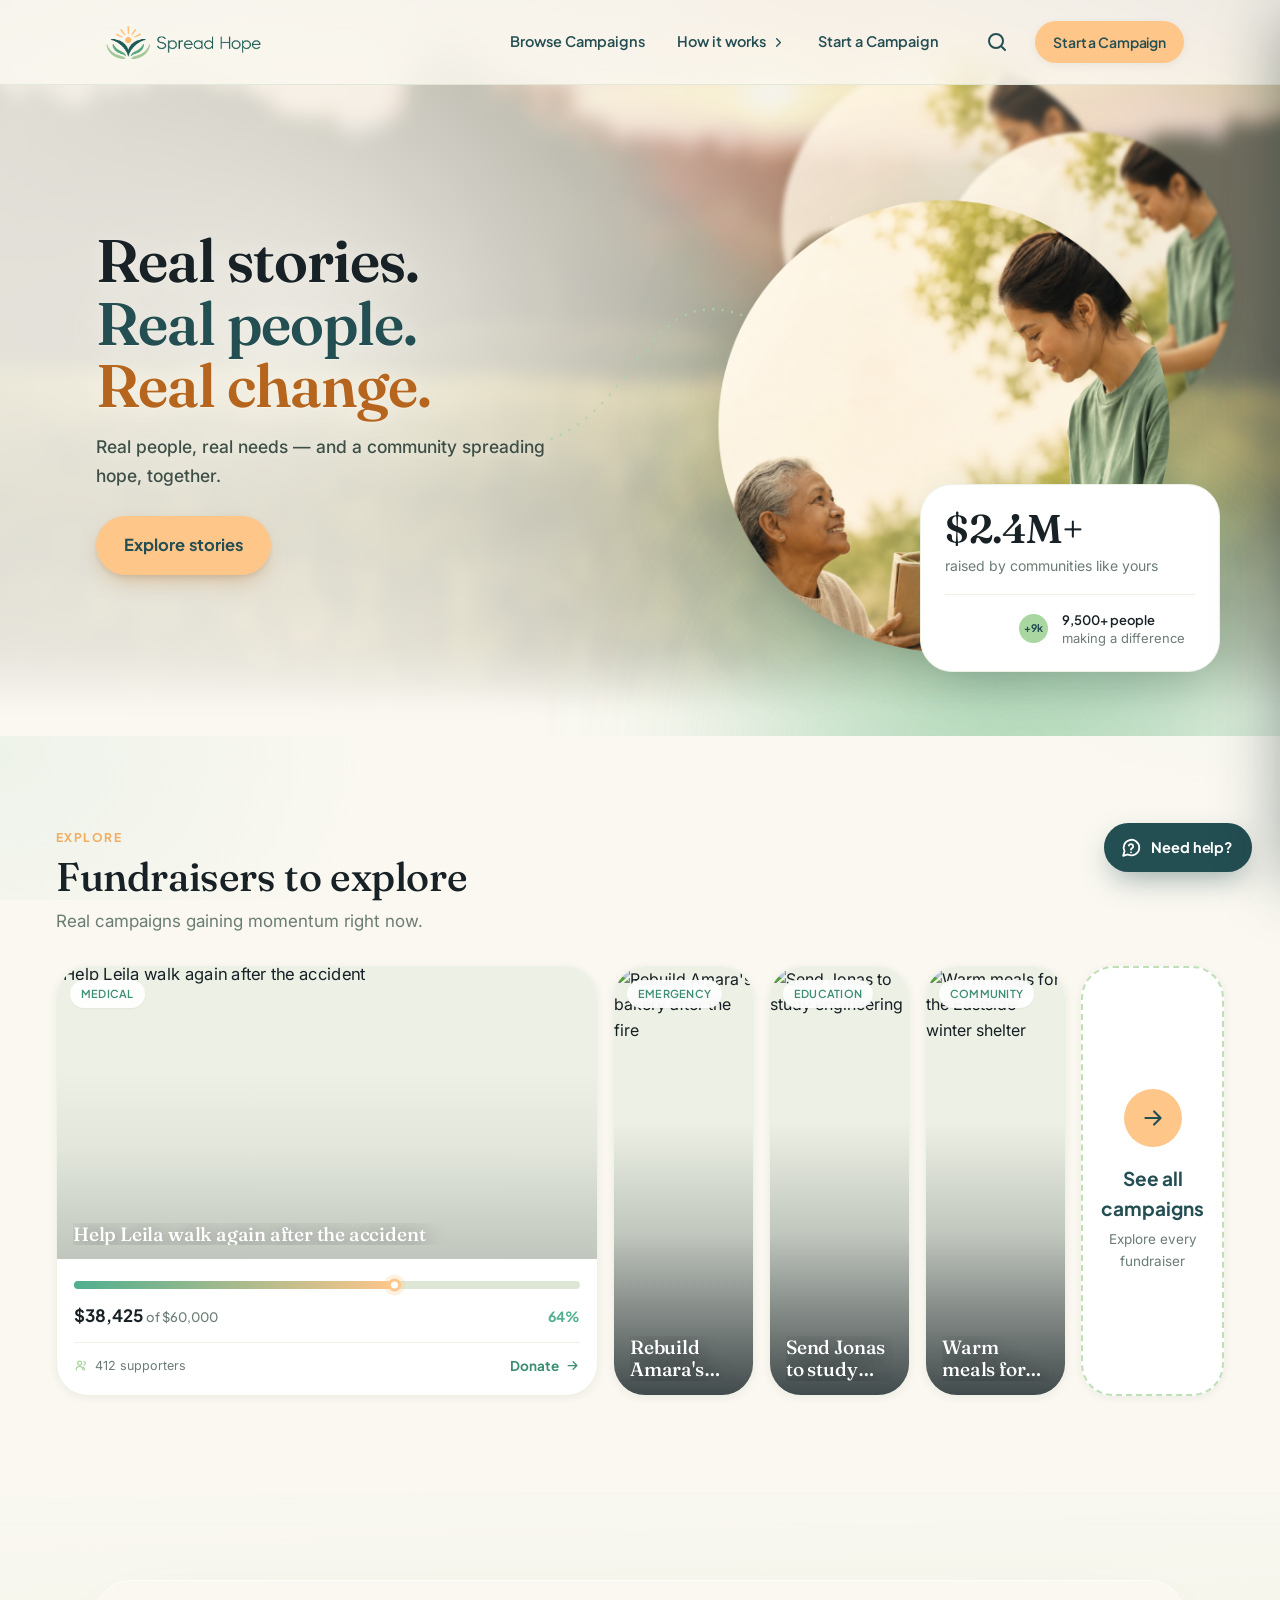
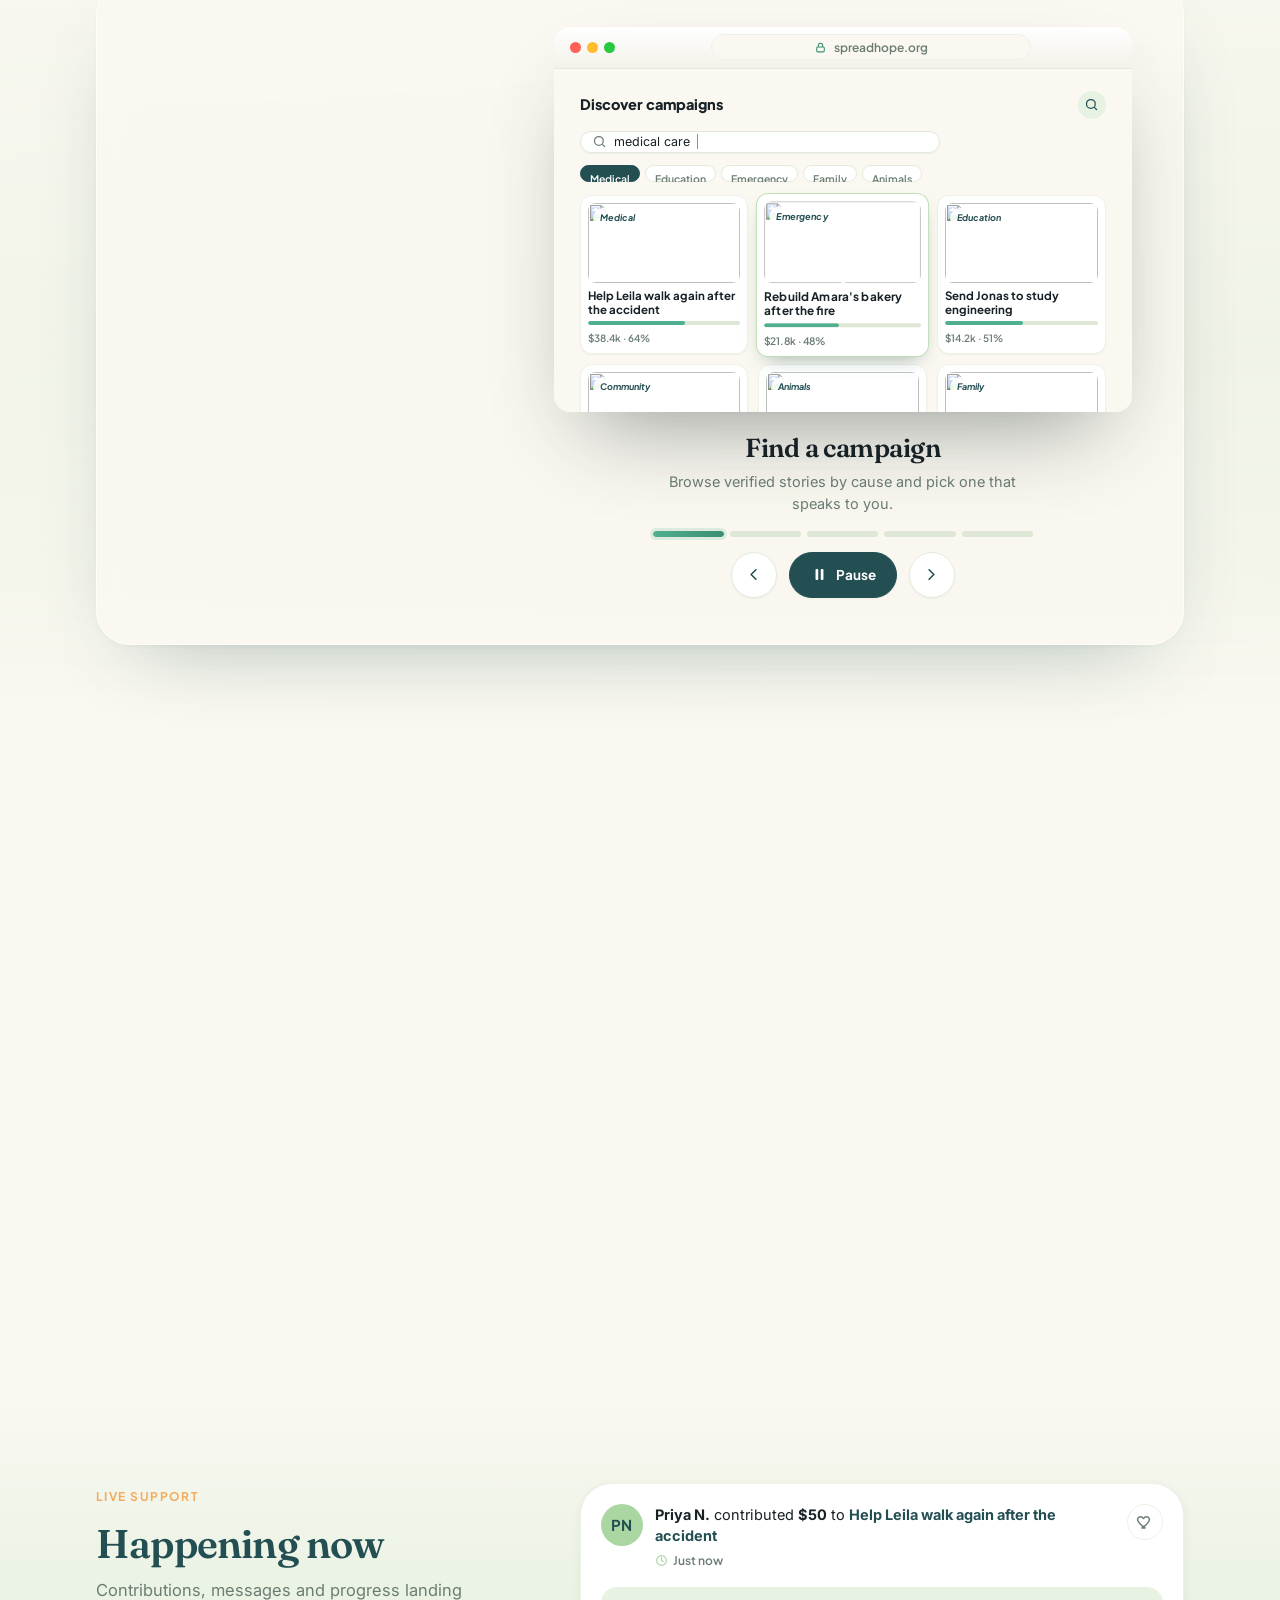
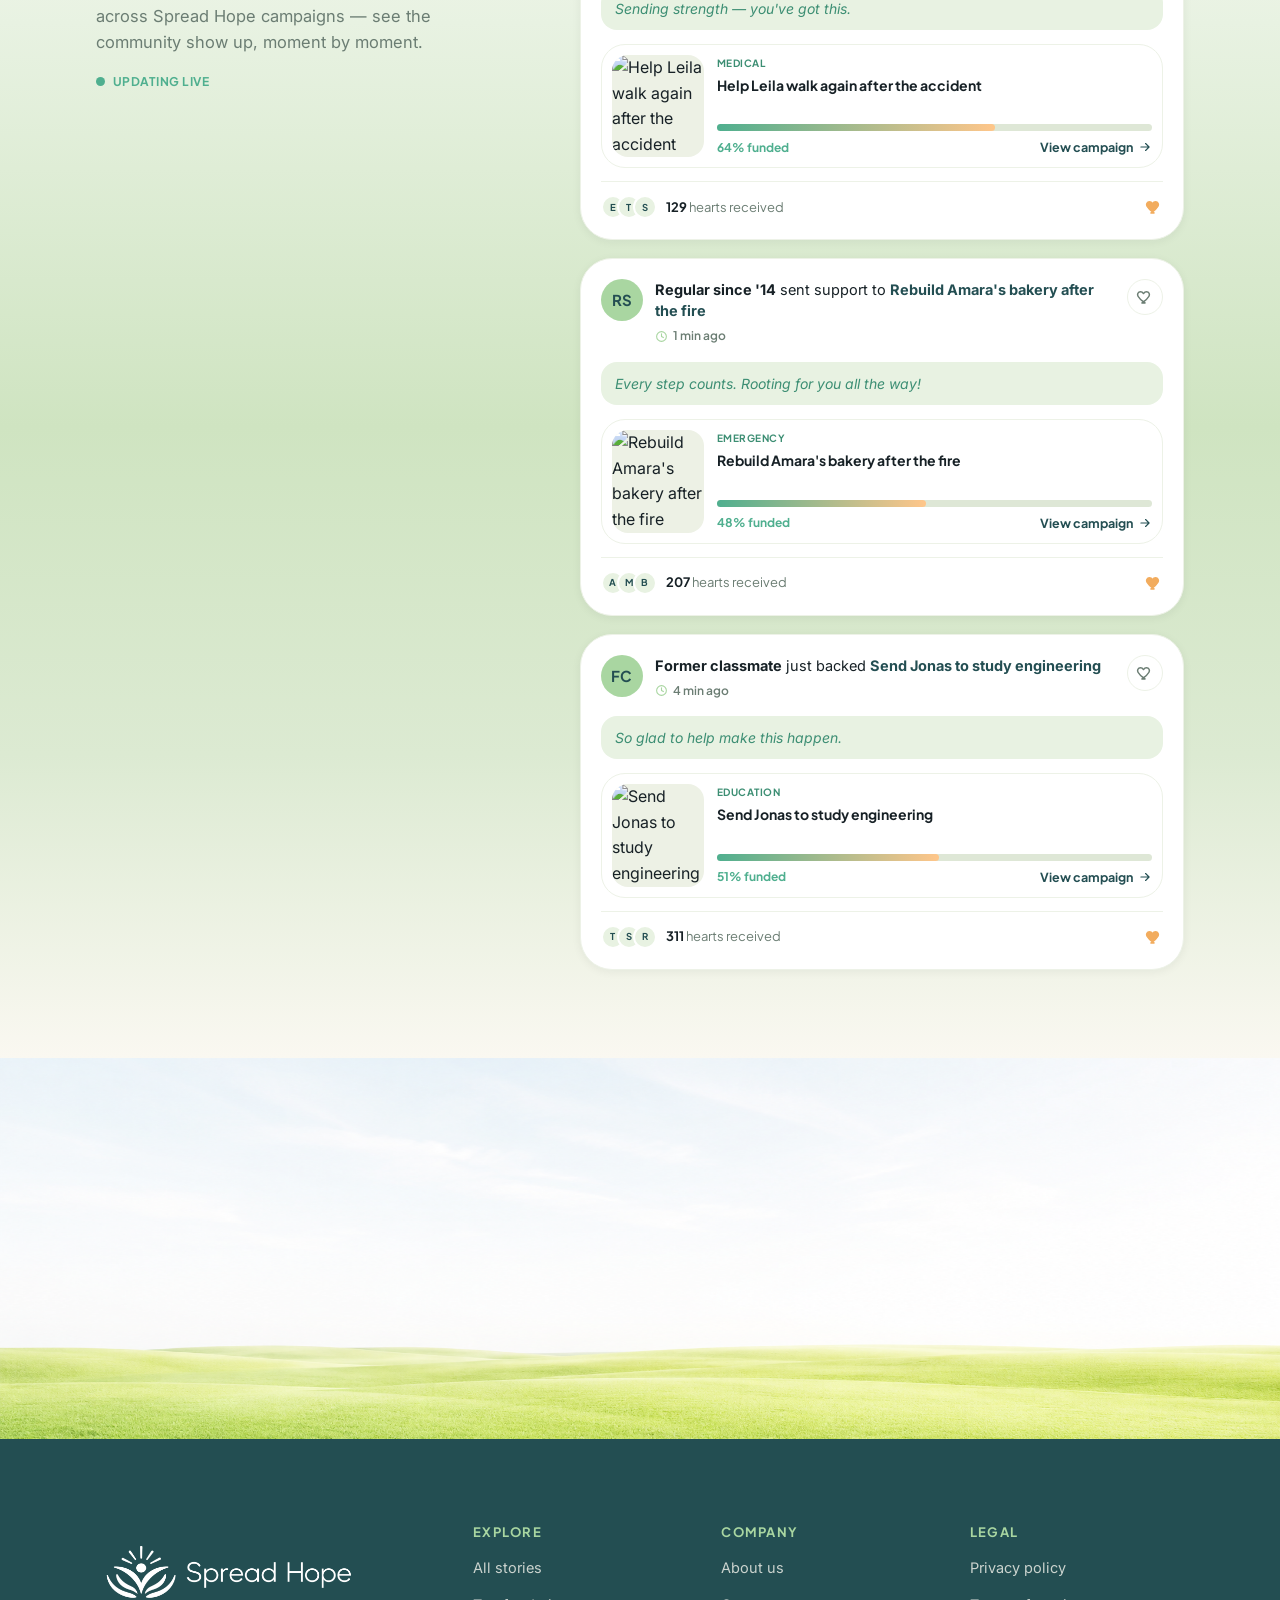
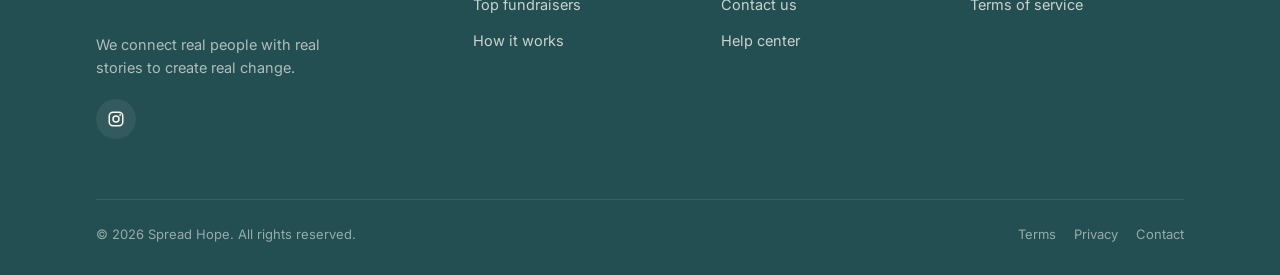
==== commit fbbe702b: "fix(home): clean up "A story of hope" mobile carousel (desktop untouched) - drop the oversized, most" ====
--- a/index.html
+++ b/index.html
@@ -10,7 +10,7 @@
 <link rel="preconnect" href="https://fonts.gstatic.com" crossorigin>
 <link rel="preload" as="image" href="assets/img/hero.png">
 <link href="https://fonts.googleapis.com/css2?family=Fraunces:ital,opsz,wght@0,9..144,400;0,9..144,500;0,9..144,600;1,9..144,500;1,9..144,600&family=Plus+Jakarta+Sans:wght@500;600;700;800&family=Inter:wght@400;500;600&display=swap" rel="stylesheet">
-<link rel="stylesheet" href="assets/css/main.css?v=342">
+<link rel="stylesheet" href="assets/css/main.css?v=343">
 </head>
 <body data-page="home">
 
@@ -229,8 +229,8 @@
   </div>
 </section>
 
-<script src="assets/js/data.js?v=342"></script>
-<script src="assets/js/ui.js?v=342"></script>
-<script src="assets/js/app.js?v=342"></script>
+<script src="assets/js/data.js?v=343"></script>
+<script src="assets/js/ui.js?v=343"></script>
+<script src="assets/js/app.js?v=343"></script>
 </body>
 </html>
--- a/assets/css/main.css
+++ b/assets/css/main.css
@@ -3073,6 +3073,16 @@
 /* tighten the gap before the photo CTA so the two sections flow (don't read as divided) */
 .soh-section { padding-bottom: clamp(6px, 1.5vw, 12px); }
 
+/* ===== "A story of hope" — mobile carousel polish (desktop uses the accordion; untouched) ===== */
+@media (max-width: 860px) {
+  /* show pagination dots so the carousel reads as finished */
+  .soh-dots { display: flex; margin-top: 18px; }
+  /* keep titles to 2 lines so every card is the same, proportional height (no stretched empty space) */
+  .soh-body h3 { display: -webkit-box; -webkit-line-clamp: 2; -webkit-box-orient: vertical; overflow: hidden; min-height: 2.28em; }
+  /* a touch less vertical padding for a more compact card */
+  .soh-viewport { padding: 14px 0 30px; }
+}
+
 /* ===== "A story of hope" — desktop 3-card expanding accordion (replaces the arrow carousel) ===== */
 @media (min-width: 861px) {
   .soh-acc-wrap { margin-top: clamp(4px, 1.2vw, 14px); }
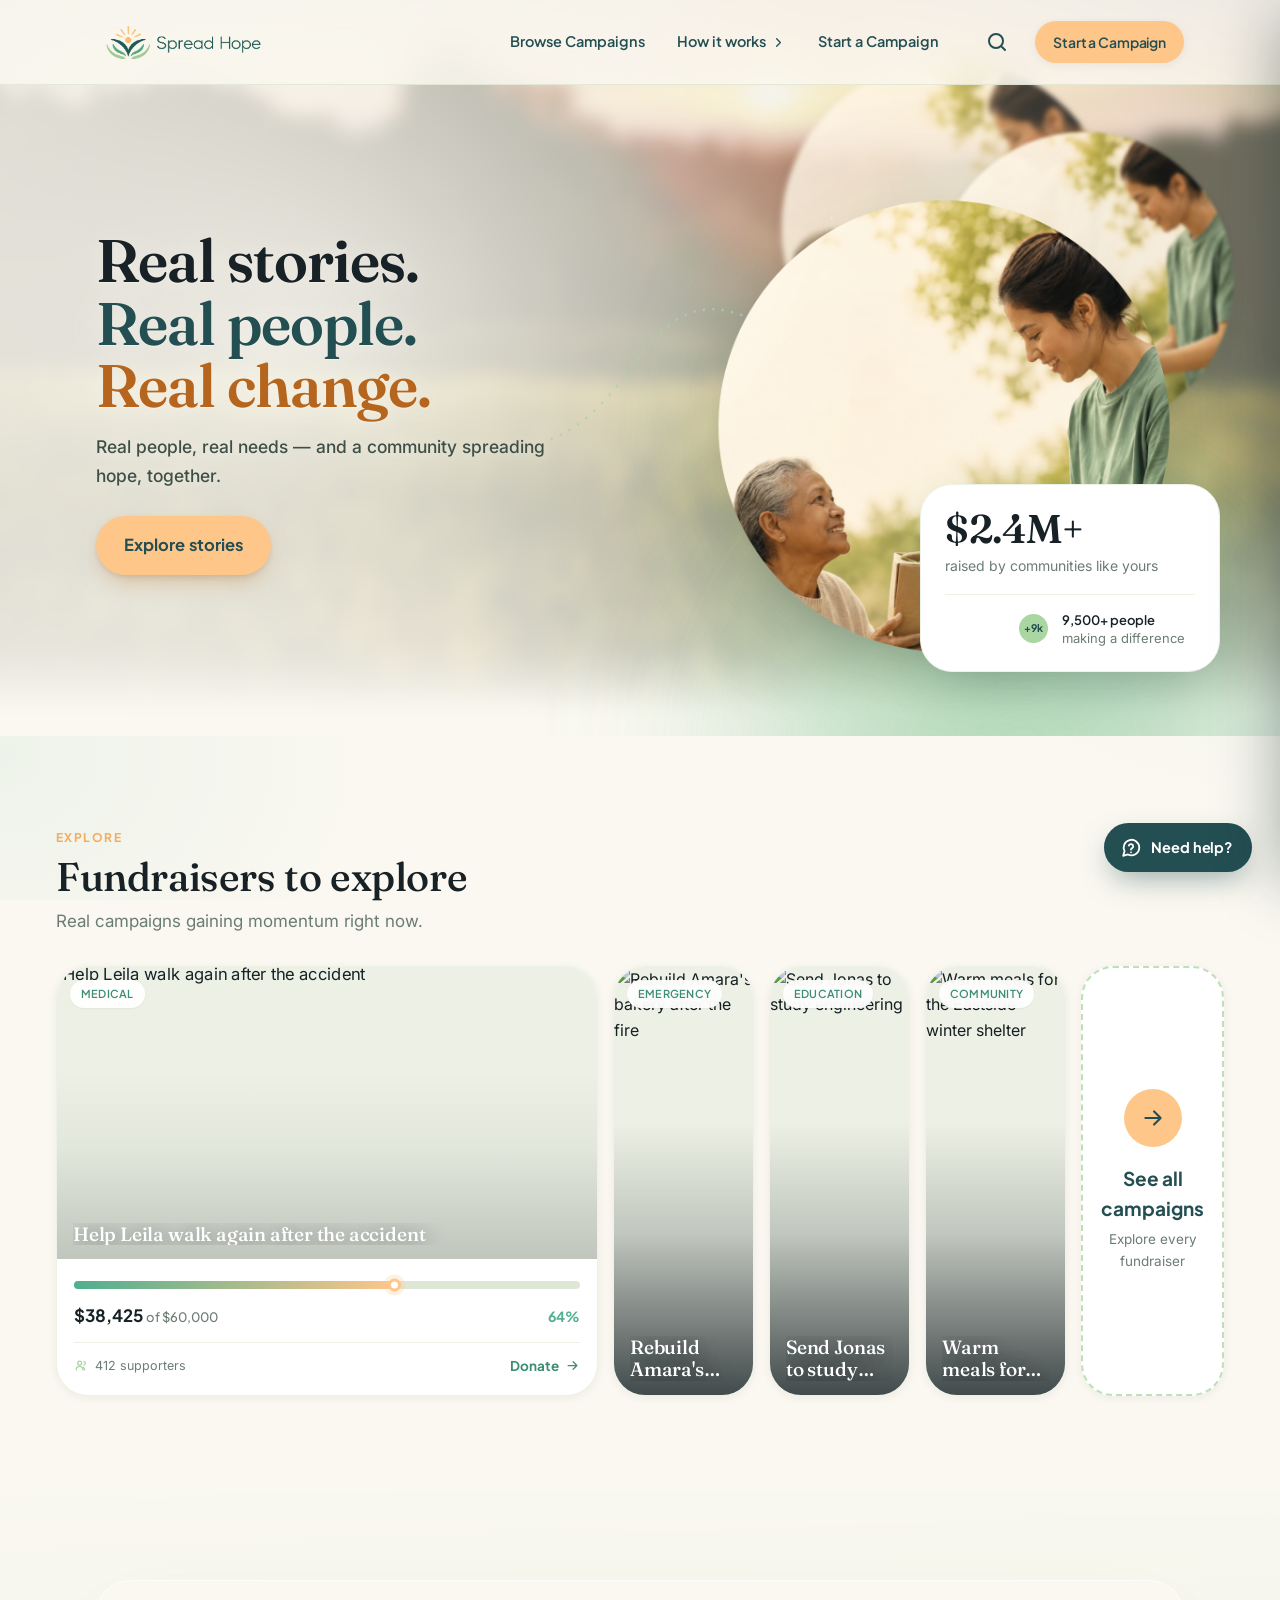
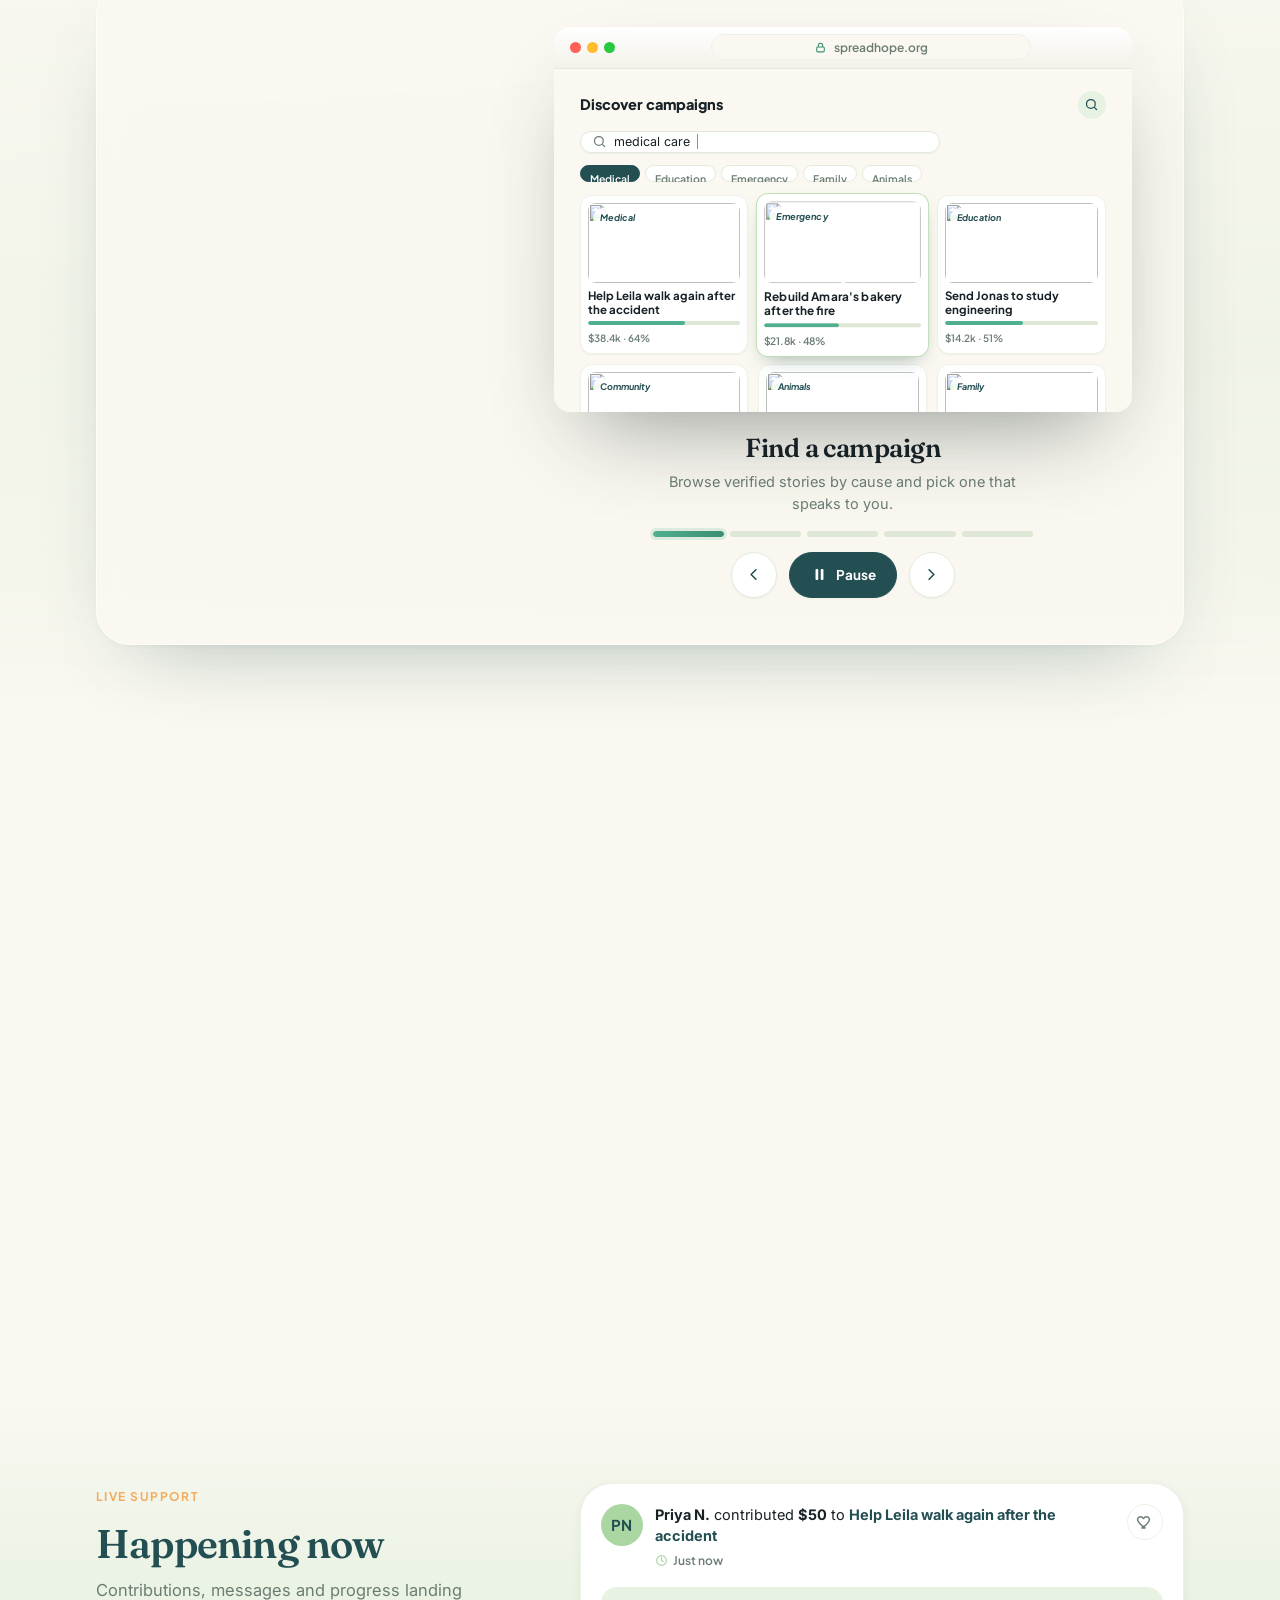
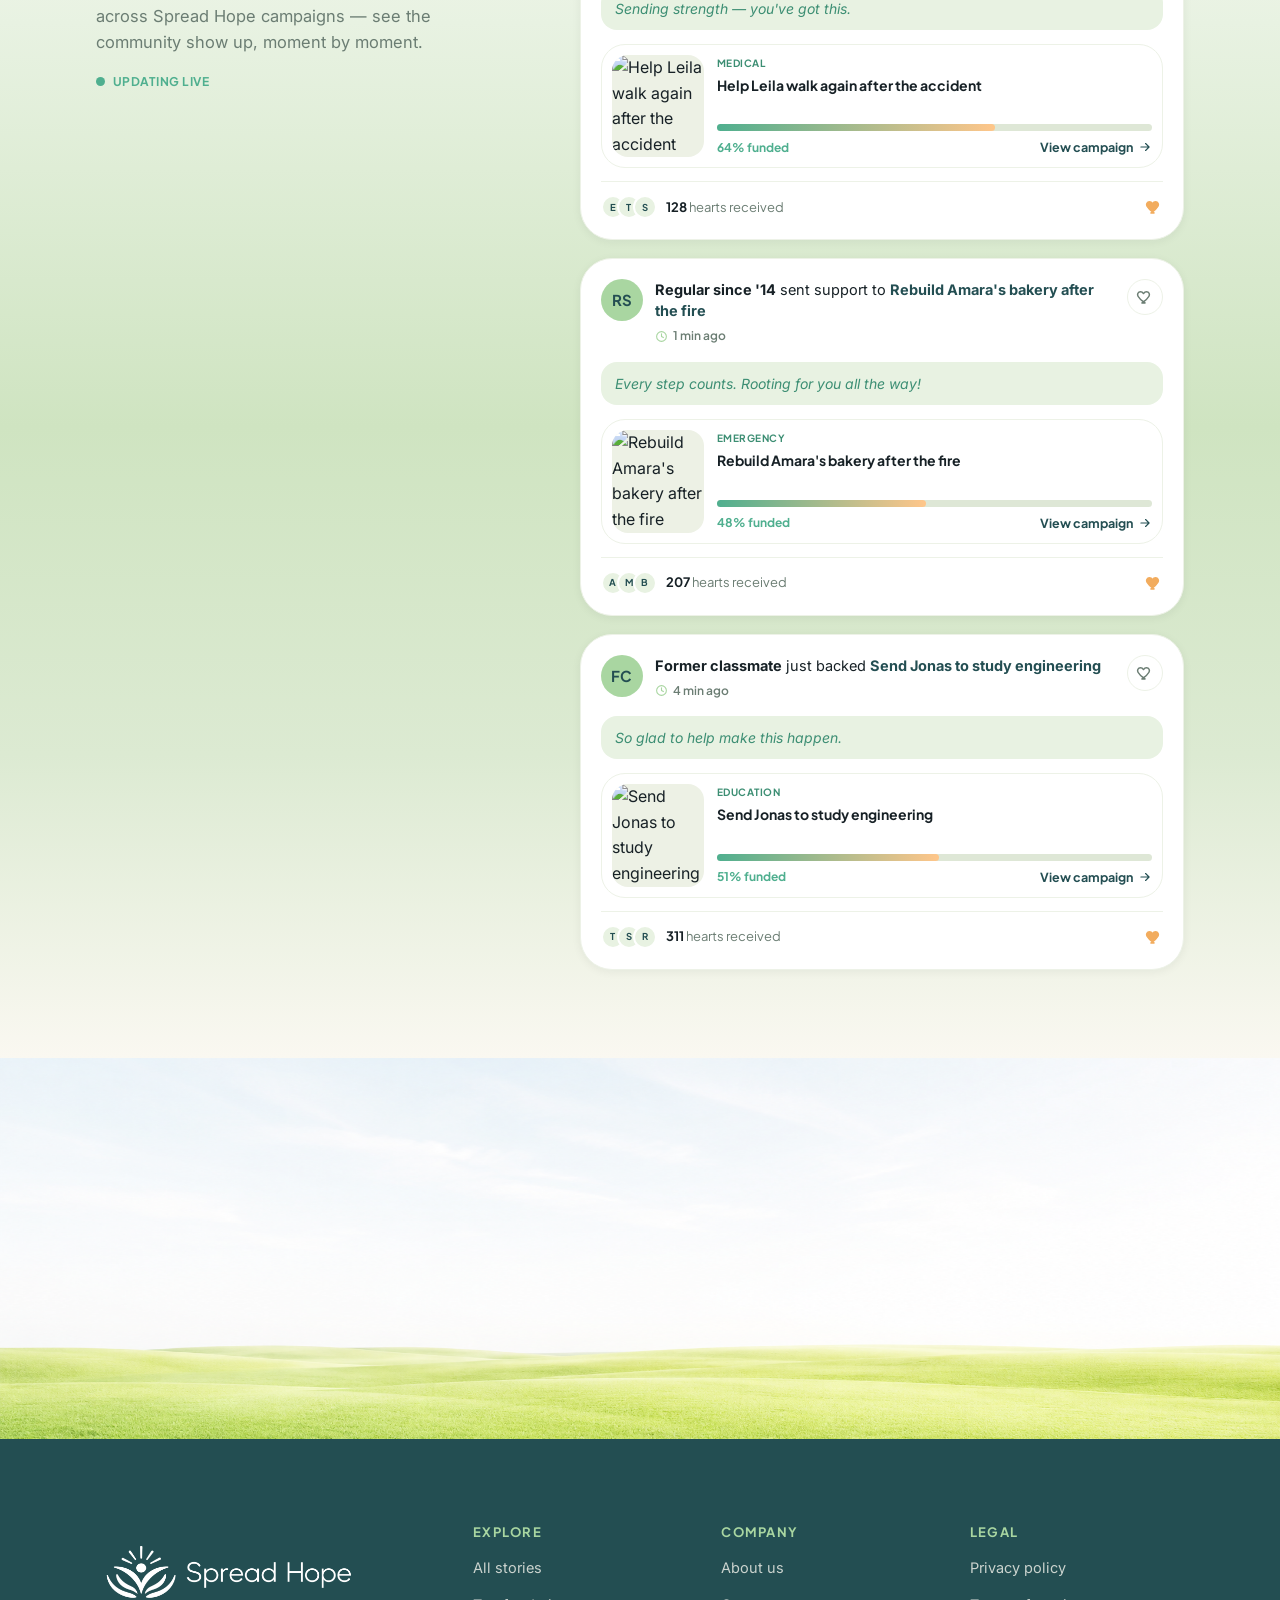
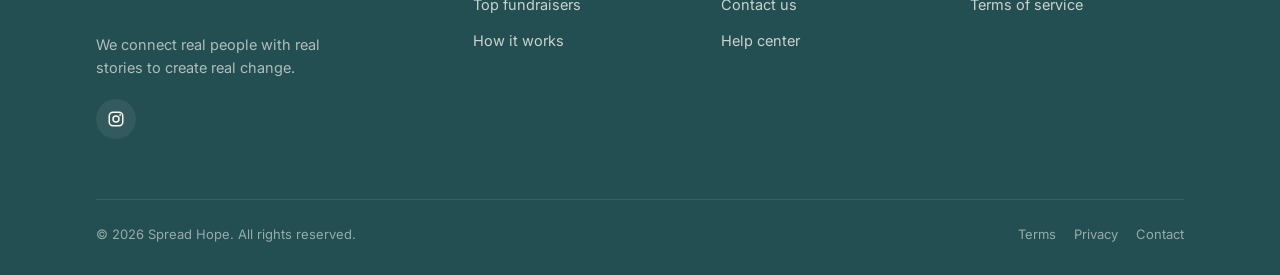
==== commit b719bd9b: "fix(home): rebuild "A story of hope" on desktop↔mobile resize The section chose accordion (desktop) " ====
--- a/index.html
+++ b/index.html
@@ -10,7 +10,7 @@
 <link rel="preconnect" href="https://fonts.gstatic.com" crossorigin>
 <link rel="preload" as="image" href="assets/img/hero.png">
 <link href="https://fonts.googleapis.com/css2?family=Fraunces:ital,opsz,wght@0,9..144,400;0,9..144,500;0,9..144,600;1,9..144,500;1,9..144,600&family=Plus+Jakarta+Sans:wght@500;600;700;800&family=Inter:wght@400;500;600&display=swap" rel="stylesheet">
-<link rel="stylesheet" href="assets/css/main.css?v=343">
+<link rel="stylesheet" href="assets/css/main.css?v=344">
 </head>
 <body data-page="home">
 
@@ -229,8 +229,8 @@
   </div>
 </section>
 
-<script src="assets/js/data.js?v=343"></script>
-<script src="assets/js/ui.js?v=343"></script>
-<script src="assets/js/app.js?v=343"></script>
+<script src="assets/js/data.js?v=344"></script>
+<script src="assets/js/ui.js?v=344"></script>
+<script src="assets/js/app.js?v=344"></script>
 </body>
 </html>
